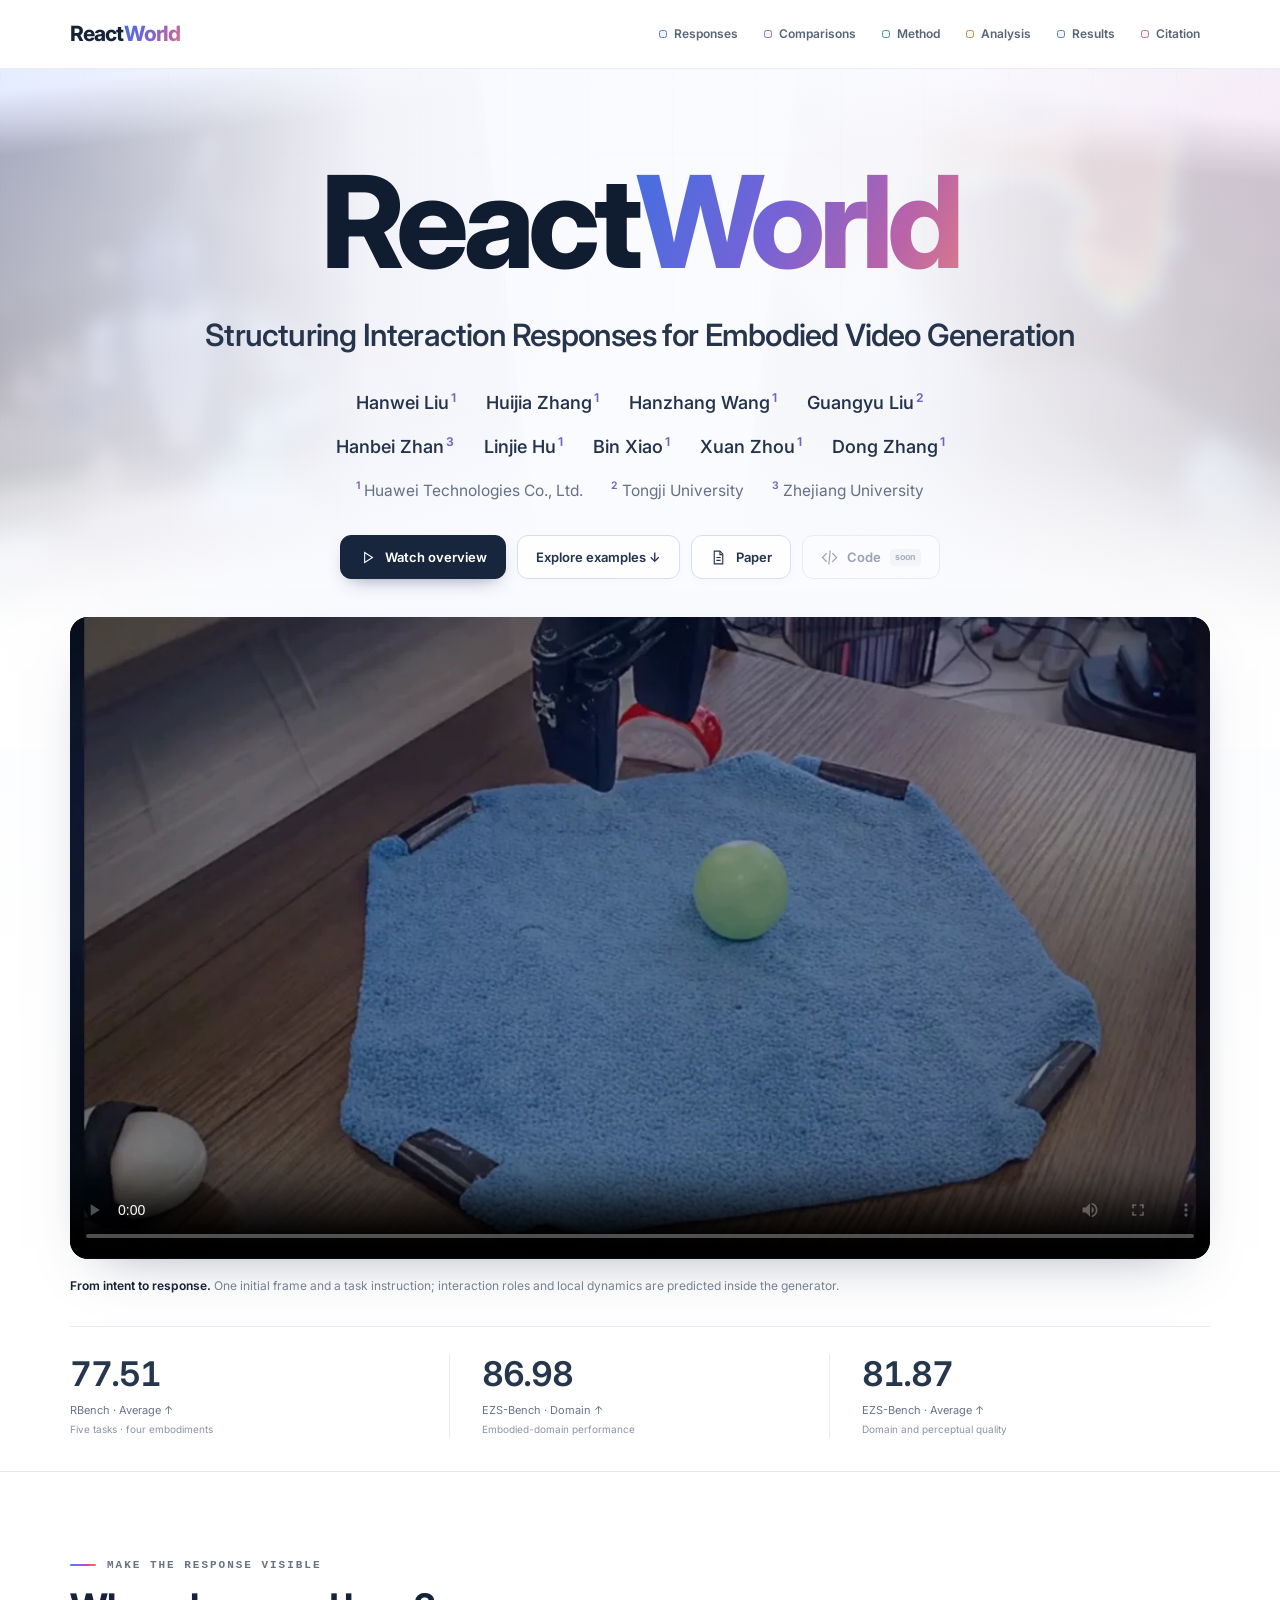
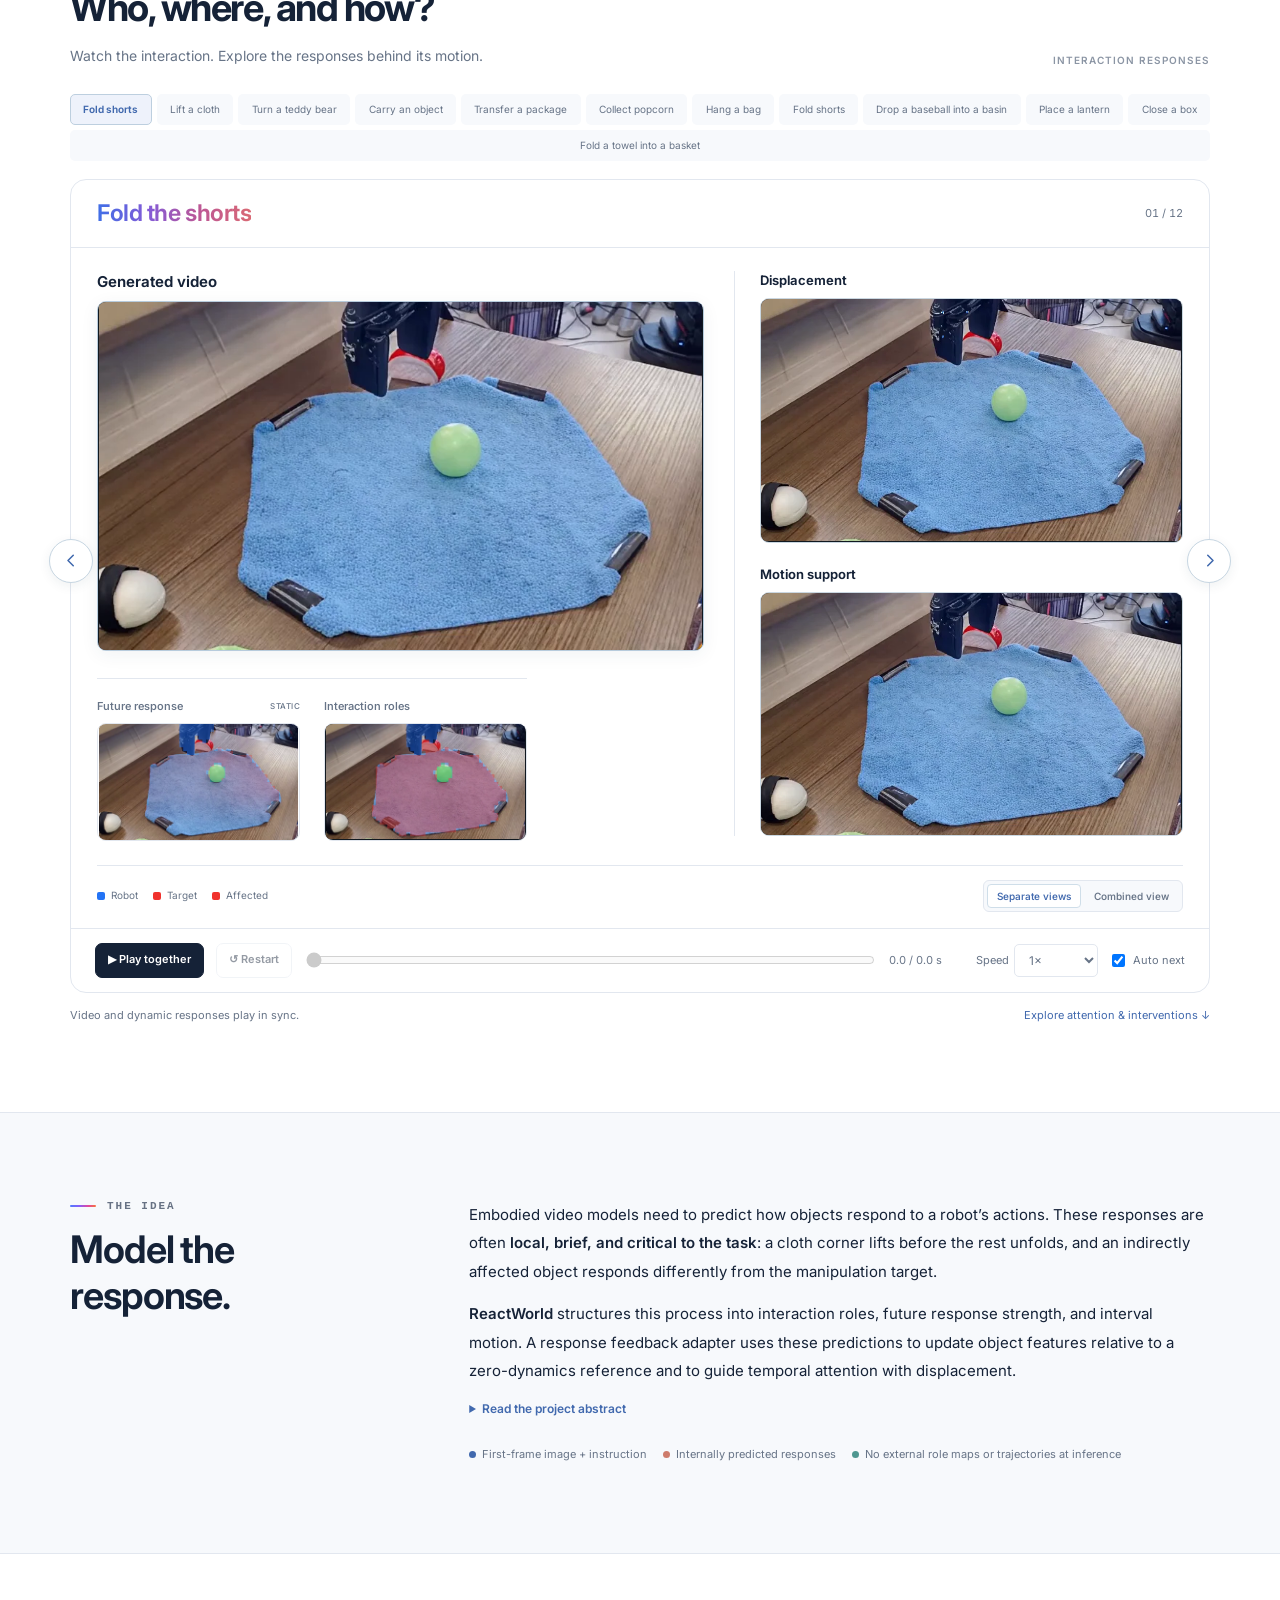
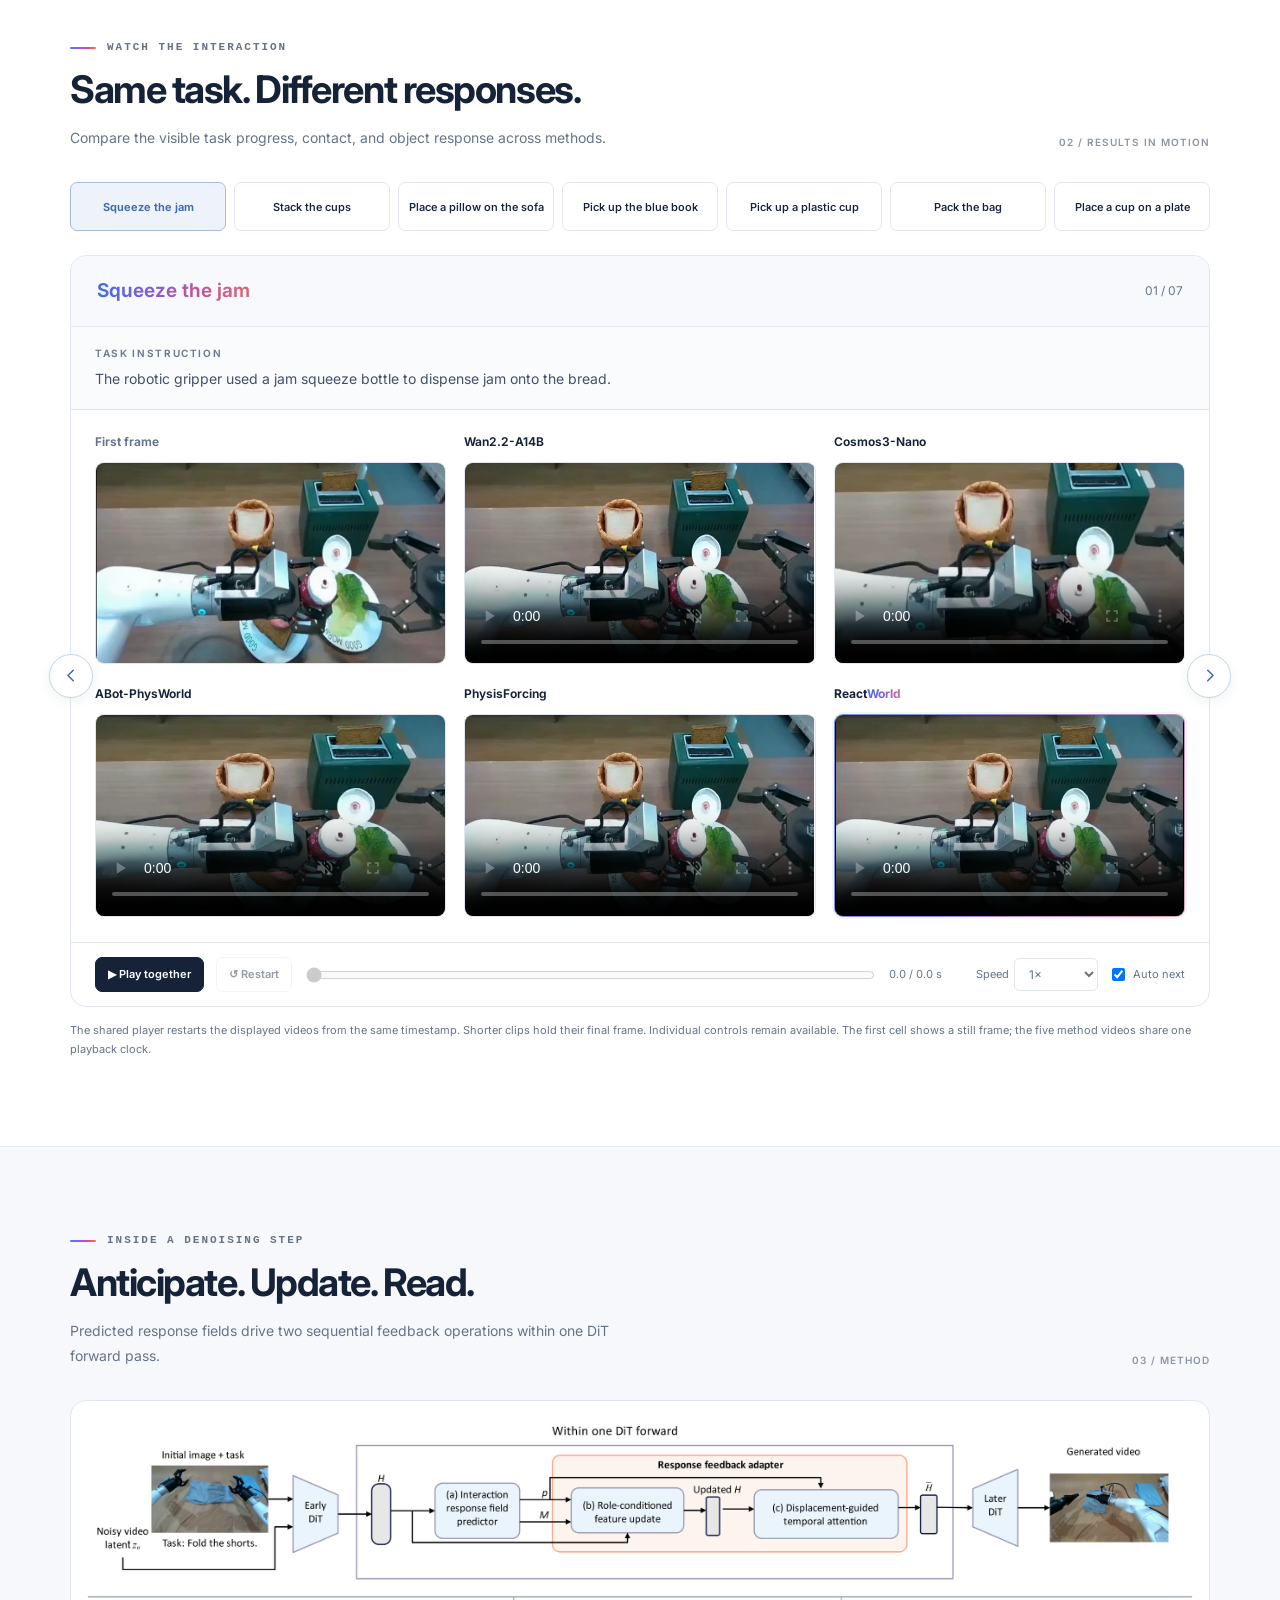
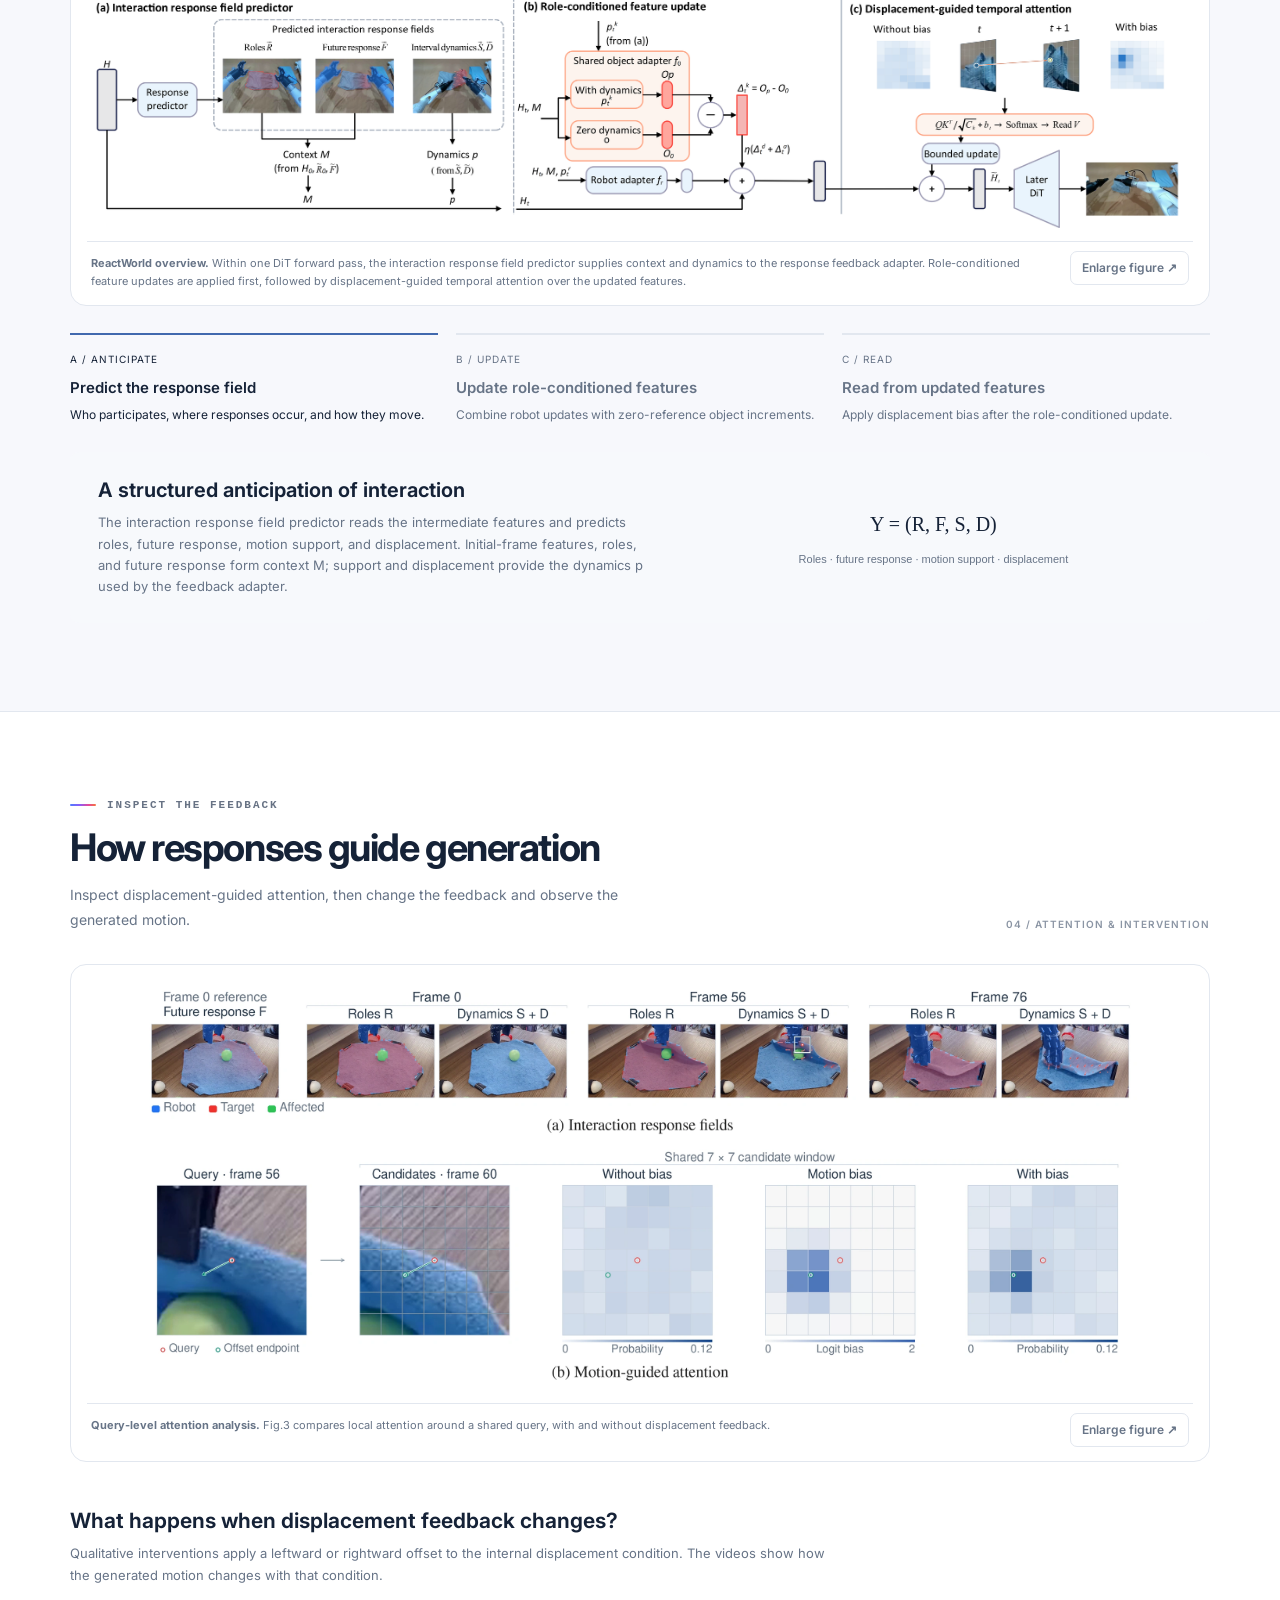
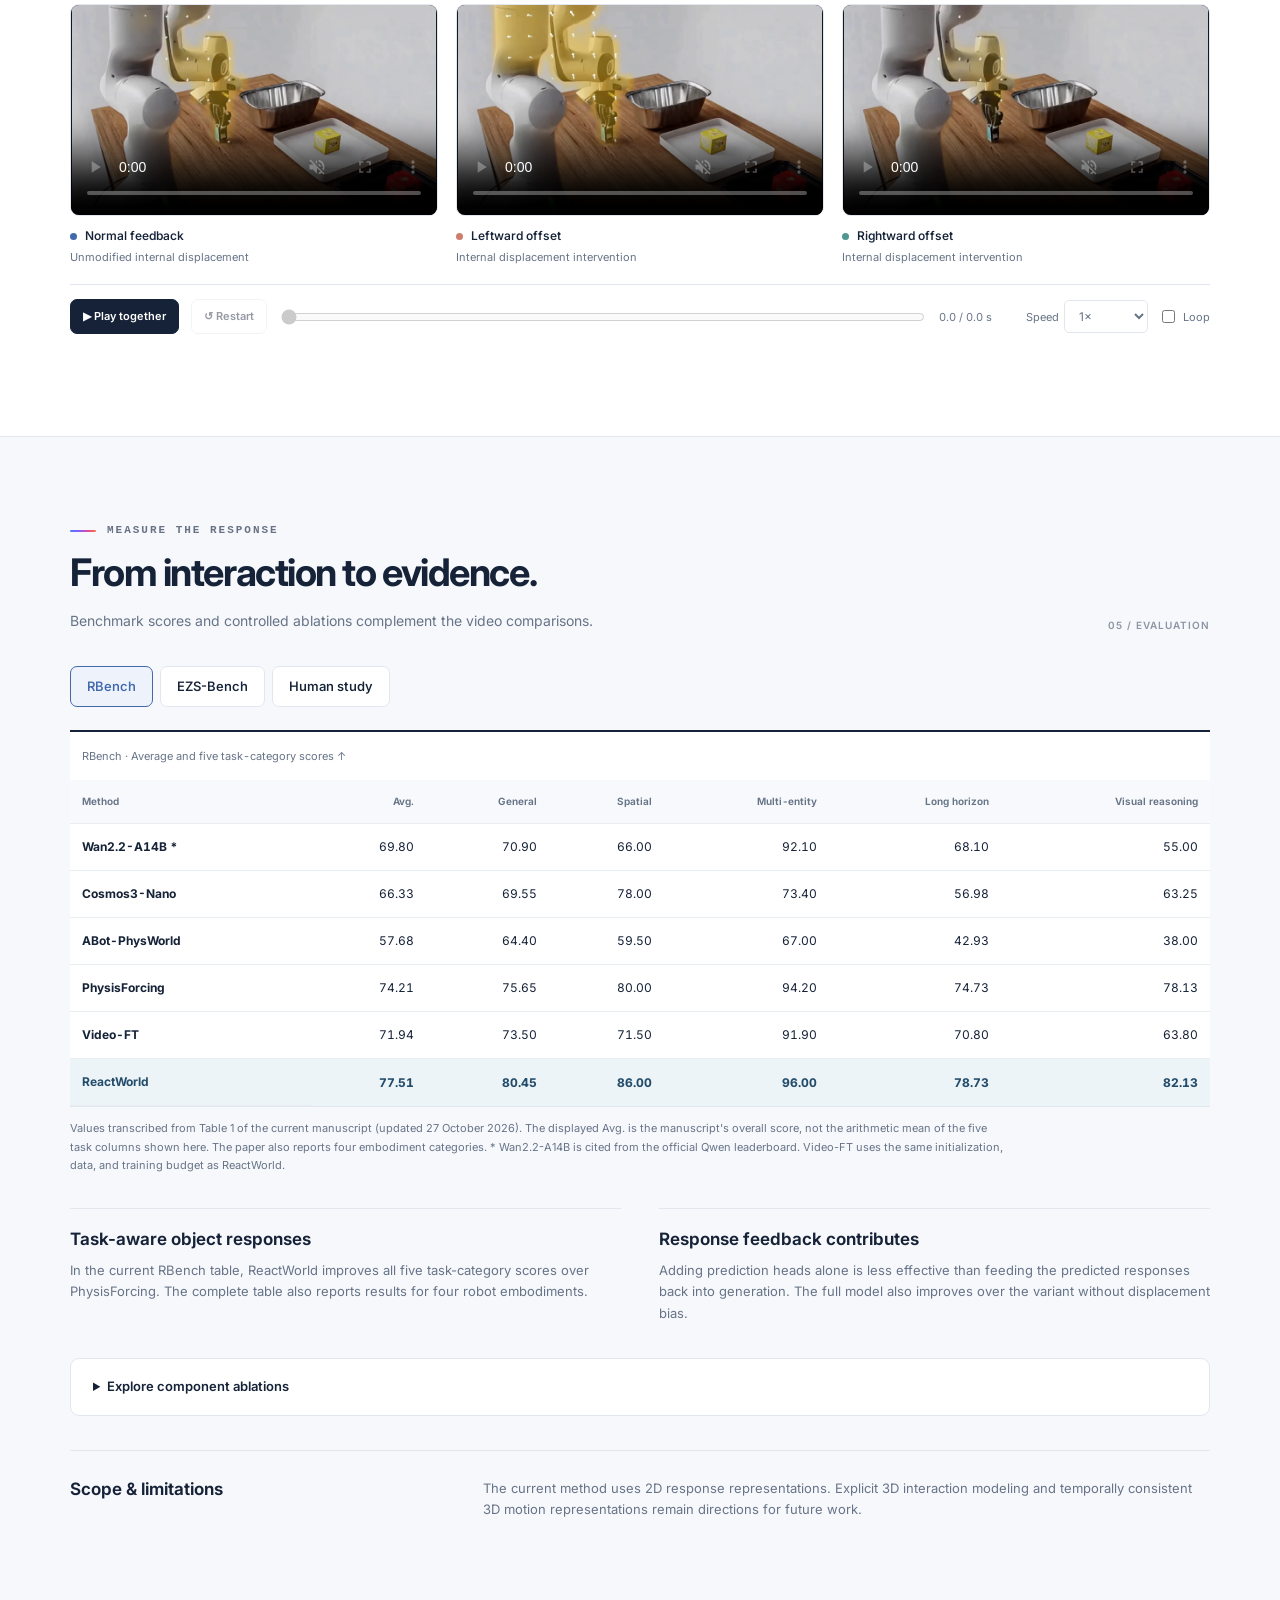
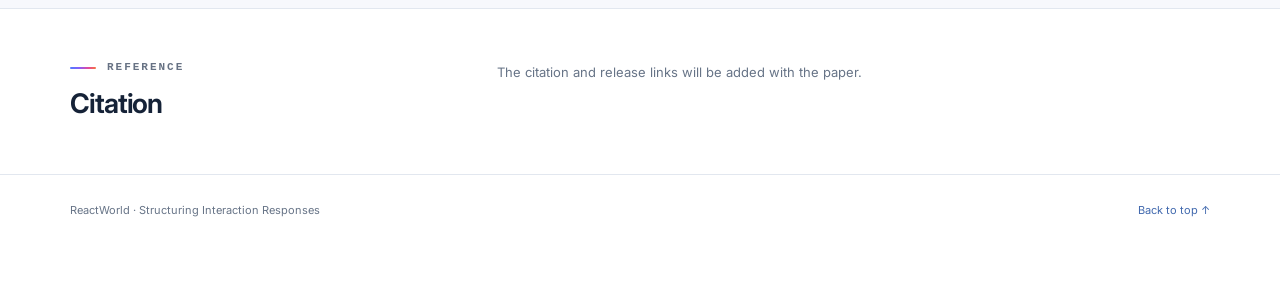
==== index.html @ 399d3bd9 "Add original-image fallbacks and refresh repaired preview URLs" ====
<!DOCTYPE html>
<html lang="en">
<head>
  <meta charset="UTF-8">
  <meta name="viewport" content="width=device-width, initial-scale=1">
  <meta name="description" content="ReactWorld: Structuring Interaction Responses for Embodied Video Generation. Project overview, video comparisons, method and experimental results.">
  <meta name="theme-color" content="#f8fafc">
  <meta name="reactworld-build" content="2026-11-03-media-performance-v2">
  <title>ReactWorld — Structuring Interaction Responses for Embodied Video Generation</title>
  <link rel="icon" type="image/svg+xml" sizes="any" href="data:image/svg+xml,%3Csvg%20xmlns%3D%27http%3A%2F%2Fwww.w3.org%2F2000%2Fsvg%27%20viewBox%3D%270%200%2064%2064%27%3E%3Cdefs%3E%3ClinearGradient%20id%3D%27g%27%20x1%3D%270%27%20y1%3D%270%27%20x2%3D%271%27%20y2%3D%271%27%3E%3Cstop%20offset%3D%270%27%20stop-color%3D%27%234d7cff%27%2F%3E%3Cstop%20offset%3D%27.45%27%20stop-color%3D%27%238b5cf6%27%2F%3E%3Cstop%20offset%3D%27.7%27%20stop-color%3D%27%23e3489b%27%2F%3E%3Cstop%20offset%3D%271%27%20stop-color%3D%27%23f6763a%27%2F%3E%3C%2FlinearGradient%3E%3C%2Fdefs%3E%3Crect%20width%3D%2764%27%20height%3D%2764%27%20rx%3D%2715%27%20fill%3D%27%230c1524%27%2F%3E%3Cpath%20d%3D%27M19%2048V16h14c8%200%2012%204%2012%2011s-4%2011-12%2011H19M32%2038l14%2010%27%20fill%3D%27none%27%20stroke%3D%27url%28%23g%29%27%20stroke-width%3D%278.5%27%20stroke-linecap%3D%27round%27%20stroke-linejoin%3D%27round%27%2F%3E%3C%2Fsvg%3E">
  <style>
    :root{--ink:#223344;--muted:#667787;--blue:#3b709a;--blue-soft:#edf3f8;--coral:#ce7c6c;--teal:#4f9790;--line:#dfe6ec;--paper:#fff;--wash:#f7f9fb;--radius:14px;--max:1140px}
    *{box-sizing:border-box}html{scroll-behavior:smooth;scroll-padding-top:90px}body{margin:0;background:var(--paper);color:var(--ink);font-family:Inter,"Segoe UI",Arial,"PingFang SC","Microsoft YaHei",sans-serif;font-size:16px;line-height:1.65;-webkit-font-smoothing:antialiased}button,input,select,textarea{font:inherit}button,a,input,select,summary,textarea{-webkit-tap-highlight-color:transparent}button,a{touch-action:manipulation}button{cursor:pointer}button:disabled{cursor:default;opacity:.45}a{color:var(--blue);text-decoration:none}a:hover{text-decoration:underline}button:focus-visible,a:focus-visible,input:focus-visible,select:focus-visible,summary:focus-visible,textarea:focus-visible{outline:3px solid #69a4d7;outline-offset:4px}button,input,select,textarea{color:inherit}img,video{display:block;max-width:100%}button svg,a svg{width:17px;height:17px;flex-shrink:0}h1,h2,h3,p,figure{margin:0}h2{font-size:clamp(27px,3.3vw,38px);letter-spacing:-1.1px;line-height:1.23;font-weight:650}h3{font-size:20px;line-height:1.35;font-weight:650}p+p{margin-top:14px}[hidden]{display:none!important}.wrap{width:min(var(--max),calc(100% - 64px));margin-inline:auto}.section{padding:84px 0;border-top:1px solid var(--line)}.section-head{display:flex;align-items:flex-end;justify-content:space-between;gap:32px;margin-bottom:30px}.section-head p{color:var(--muted);max-width:550px;margin-top:13px}.eyebrow{text-transform:uppercase;color:var(--blue);font-size:11px;letter-spacing:2px;font-weight:750;display:block;margin-bottom:12px}.section-no{color:#98a6b2;font-size:12px;font-weight:600;letter-spacing:1px;white-space:nowrap}.quiet{color:var(--muted)}.small{font-size:13px}.mono{font-family:ui-monospace,SFMono-Regular,Consolas,monospace}.btn{display:inline-flex;align-items:center;justify-content:center;gap:9px;min-height:41px;border:1px solid var(--line);background:white;border-radius:7px;padding:8px 16px;font-size:13px;font-weight:600;line-height:1.4;text-decoration:none!important;transition:background .15s,border-color .15s}.btn:hover{background:var(--wash);border-color:#afc1cf}.btn.primary{background:var(--ink);border-color:var(--ink);color:#fff}.btn.primary:hover{background:#365168}.btn.subtle{border-color:transparent;background:transparent}.btn.small{min-height:34px;padding:6px 11px;font-size:12px}.chip{border:1px solid var(--line);background:#fff;border-radius:7px;padding:9px 16px;font-size:13px;font-weight:550;white-space:nowrap}.chip.active,.chip[aria-selected=true],.chip[aria-pressed=true]{border-color:var(--blue);background:var(--blue-soft);color:var(--blue)}.dot{display:inline-block;width:7px;height:7px;border-radius:50%;background:var(--blue)}.dot.coral{background:var(--coral)}.dot.teal{background:var(--teal)}
    .skip{position:absolute;top:-80px;left:16px;padding:8px 16px;background:white;z-index:100}.skip:focus{top:10px}.site-nav{height:68px;border-bottom:1px solid var(--line);position:sticky;top:0;background:rgba(255,255,255,.96);z-index:20}.nav-inner{height:100%;display:flex;align-items:center;gap:35px;justify-content:space-between}.wordmark{font-weight:750;font-size:19px;letter-spacing:-.6px;color:var(--ink);display:flex;align-items:center;gap:10px;text-decoration:none!important}.mark{display:flex;gap:3px;align-items:center}.mark i{display:block;width:4px;height:17px;background:var(--blue);transform:skew(-20deg)}.mark i:nth-child(2){background:var(--coral);height:12px}.mark i:nth-child(3){background:var(--teal);height:8px}.nav-links{display:flex;gap:26px;align-items:center}.nav-links a{color:var(--muted);font-size:12px;font-weight:550}.nav-local{font-size:11px;color:var(--muted);border:1px solid var(--line);padding:3px 9px;border-radius:5px}
    .hero{text-align:center;padding:73px 0 0;background:linear-gradient(180deg,#f7fafd 0%,white 63%)}.hero .eyebrow{font-size:10px;letter-spacing:2.2px;margin-bottom:18px}.hero h1{font-size:clamp(55px,8.5vw,88px);line-height:1.04;letter-spacing:-4.3px;font-weight:750;color:var(--blue)}.paper-title{font-size:clamp(22px,3.2vw,35px);font-weight:560;line-height:1.25;letter-spacing:-.95px;margin-top:19px}.byline{margin-top:24px;font-size:15px}.affiliations{font-size:13px;margin-top:5px;color:var(--muted)}.venue{font-size:12px;font-weight:650;color:var(--coral);margin-top:8px}.resource-links{display:flex;justify-content:center;gap:10px;flex-wrap:wrap;margin-top:25px}.hero-summary{max-width:730px;margin:24px auto 34px;font-size:16px;color:var(--muted);line-height:1.7}.hero-summary strong{font-weight:600;color:var(--ink)}.hero-media{border:1px solid var(--line);border-radius:var(--radius);overflow:hidden;background:#f3f6f9;text-align:left}.media-topline{display:flex;justify-content:space-between;align-items:center;gap:18px;padding:13px 20px;background:white;border-bottom:1px solid var(--line);font-size:11px;font-weight:600;color:var(--muted)}.media-topline span:first-child{color:var(--ink)}.hero-media .media{aspect-ratio:2.5;border:0;border-radius:0}.hero-media .placeholder{background:linear-gradient(135deg,#f0f5fa,#f7fafc 55%,#eef6f4)}.hero-media .placeholder-title{font-size:23px;font-weight:550;letter-spacing:-.5px}.hero-media .placeholder-copy{max-width:430px;font-size:13px}.play-disc{width:55px;height:55px;border:1px solid #bbccda;border-radius:50%;display:grid;place-items:center;color:var(--blue);margin-bottom:14px}.play-disc svg{width:21px;height:21px;margin-left:3px}.hero-caption{text-align:left;font-size:12px;color:var(--muted);margin:13px 0 30px}.stats{display:grid;grid-template-columns:repeat(3,1fr);padding:28px 0 34px;border-top:1px solid var(--line);text-align:left}.stat{padding:0 32px;border-right:1px solid var(--line)}.stat:first-child{padding-left:0}.stat:last-child{border:0}.stat-value{font-size:36px;font-weight:600;line-height:1.2;letter-spacing:-1.5px;font-variant-numeric:tabular-nums}.stat-label{font-size:12px;color:var(--muted);margin-top:6px}.stat-note{font-size:11px;color:var(--muted);margin-top:2px}
    .showcase{padding:28px 0 68px}.mini-head{display:flex;align-items:center;justify-content:space-between;margin-bottom:15px;font-size:12px;font-weight:600}.mini-head a{font-size:11px}.gallery-grid{display:grid;grid-template-columns:repeat(3,minmax(0,1fr));gap:18px}.media{position:relative;overflow:hidden;border:1px solid var(--line);border-radius:9px;background:var(--wash);aspect-ratio:832/480;min-width:0}.media video,.media img{height:100%;width:100%;object-fit:contain;position:absolute;inset:0;background:#111920}.media img{background:white}.media:not(.ready) video,.media:not(.ready) img{opacity:0;pointer-events:none}.media.ready .placeholder{display:none}.placeholder{position:absolute;inset:0;display:flex;flex-direction:column;justify-content:center;align-items:center;text-align:center;padding:20px;background:#f3f6f9;color:#6c8192}.placeholder-title{font-size:14px;font-weight:550}.placeholder-copy{font-size:11px;color:#899aa7;margin-top:6px;max-width:300px}.placeholder-glyph{color:#94aebf;font-size:26px;font-weight:300;line-height:1;margin-bottom:12px}.media.drag-over{outline:3px solid var(--blue);outline-offset:3px}.media-edit{display:none;position:absolute;right:8px;top:8px;z-index:3;border:1px solid #bbcad6;border-radius:5px;background:rgba(255,255,255,.95);padding:5px 9px;font-size:11px}.edit-visible .media-edit{display:block}.media figcaption{position:absolute}.gallery-caption{margin-top:10px;font-size:12px;font-weight:550;display:flex;gap:8px;align-items:center}.gallery-note{font-size:11px;margin-top:2px;color:var(--muted)}
    .abstract-band{background:var(--wash)}.abstract-layout{display:grid;grid-template-columns:1fr 2.25fr;gap:70px}.abstract-text{font-size:15px;line-height:1.9}.abstract-text strong{font-weight:600}.abstract-text details{margin-top:12px;font-size:14px}.abstract-text summary{cursor:pointer;color:var(--blue);font-size:12px;font-weight:600}.abstract-text details p{margin-top:12px;color:var(--muted)}.input-note{display:flex;gap:16px;flex-wrap:wrap;font-size:11px;margin-top:24px;color:var(--muted)}.input-note span{display:flex;align-items:center;gap:6px}
    .case-tabs{display:flex;gap:9px;flex-wrap:wrap;margin-bottom:24px}.comparison-shell{border:1px solid var(--line);border-radius:var(--radius);overflow:hidden}.case-intro{padding:22px 26px;background:var(--wash);border-bottom:1px solid var(--line);display:flex;gap:20px;justify-content:space-between;align-items:center}.case-intro h3{font-size:19px}.case-intro p{font-size:12px;color:var(--muted);margin-top:6px}.case-counter{font-size:12px;color:var(--muted);white-space:nowrap}.compare-options{padding:16px 24px 0;display:flex;align-items:center;justify-content:space-between;gap:15px;flex-wrap:wrap}.select-label{display:flex;align-items:center;gap:9px;font-size:11px;color:var(--muted)}select{border:1px solid var(--line);padding:7px 26px 7px 10px;background:white;border-radius:5px;font-size:12px}.compare-grid{display:grid;grid-template-columns:repeat(3,minmax(0,1fr));gap:15px;padding:20px 24px}.method-label{display:flex;align-items:center;gap:7px;font-size:12px;font-weight:600;margin-bottom:9px}.compare-col.ours-col .media{border-color:#8dacbf;box-shadow:0 0 0 2px #eef4f8}.compare-col .placeholder-title{font-size:12px}.compare-col .placeholder-copy{font-size:10px}.sync-bar{padding:14px 24px;border-top:1px solid var(--line);display:flex;align-items:center;gap:12px;flex-wrap:wrap}.sync-bar .btn{padding:7px 12px;min-height:35px;font-size:11px}.sync-spacer{flex:1}.sync-time{font-variant-numeric:tabular-nums;font-size:11px;color:var(--muted);min-width:75px}.sync-range{flex:1;min-width:100px;accent-color:var(--blue);height:18px}.sync-tools{display:flex;align-items:center;gap:10px;font-size:11px;color:var(--muted)}.sync-tools label{display:flex;gap:5px;align-items:center}.compare-footnote{font-size:11px;color:var(--muted);margin-top:14px;line-height:1.7}
    .method-intro{max-width:750px;font-size:15px;color:var(--muted);margin-bottom:27px}.figure-shell{padding:19px 16px 14px;border:1px solid var(--line);border-radius:var(--radius);background:white}.figure-shell .media{border:0;border-radius:0;aspect-ratio:4800/2390;background:white}.figure-shell .media img{object-fit:contain}.figure-footer{margin-top:13px;padding:12px 4px 0;border-top:1px solid var(--line);display:flex;justify-content:space-between;gap:30px;align-items:flex-start;font-size:11px;color:var(--muted)}.figure-footer .btn{flex-shrink:0;margin-top:-3px}.step-tabs{display:grid;grid-template-columns:repeat(3,1fr);margin-top:27px;gap:18px}.step-button{text-align:left;background:transparent;border:0;border-top:2px solid var(--line);padding:17px 0 4px;color:var(--muted);line-height:1.5}.step-button.active{border-color:var(--blue);color:var(--ink)}.step-button:nth-child(2).active{border-color:var(--coral)}.step-button:nth-child(3).active{border-color:var(--teal)}.step-index{font-size:10px;letter-spacing:1px;display:block;margin-bottom:8px}.step-button strong{font-weight:600;font-size:15px}.step-button span:last-child{display:block;font-size:12px;margin-top:7px}.step-detail{display:grid;grid-template-columns:1.1fr 1fr;gap:40px;margin-top:24px;padding:25px 28px;background:var(--wash);border-radius:9px;min-height:152px}.step-detail p{font-size:13px;color:var(--muted);margin-top:8px}.formula{align-self:center;text-align:center;font-family:Georgia,"Times New Roman",serif;font-size:20px;line-height:1.7}.formula small{font-family:Inter,"Segoe UI",Arial,sans-serif;font-size:11px;display:block;color:var(--muted);margin-top:9px}
    .response-section{background:var(--wash)}.response-intro{display:grid;grid-template-columns:1fr 1fr;gap:50px;align-items:start;margin-bottom:30px}.response-intro p{font-size:14px;color:var(--muted)}.role-legend{display:flex;gap:16px;flex-wrap:wrap;font-size:11px;color:var(--muted);margin-top:17px}.role-legend span{display:flex;gap:6px;align-items:center}.role-legend i{width:8px;height:8px;display:block;border-radius:2px}.response-fields{display:grid;grid-template-columns:1fr 1fr;gap:15px 22px}.field{display:flex;align-items:flex-start;gap:11px}.field-symbol{display:grid;place-items:center;flex-shrink:0;width:29px;height:29px;background:white;border:1px solid var(--line);border-radius:6px;font-family:Georgia,serif;font-size:18px;color:var(--blue)}.field p{font-size:11px;line-height:1.55}.field strong{font-size:12px;font-weight:600;display:block;color:var(--ink);margin-bottom:2px}.response-figure .media{aspect-ratio:3600/1320}.response-figure .placeholder{background:white}.response-figure .placeholder-title{font-size:18px}.response-figure .placeholder-copy{max-width:570px;font-size:12px}.analysis-note{font-size:11px;color:var(--muted);margin-top:12px}.intervention-head{margin-top:45px;margin-bottom:18px}.intervention-head h3{font-size:21px}.intervention-head p{font-size:13px;color:var(--muted);max-width:760px;margin-top:8px}
    .results-tabs{display:flex;gap:7px;flex-wrap:wrap;margin:23px 0}.table-container{overflow-x:auto;border-top:2px solid var(--ink);border-bottom:1px solid var(--line);-webkit-overflow-scrolling:touch}table{width:100%;border-collapse:collapse;font-size:12px;line-height:1.5;font-variant-numeric:tabular-nums;white-space:nowrap}caption{text-align:left;padding:16px 12px;color:var(--muted);font-size:11px;white-space:normal}th,td{text-align:right;padding:14px 12px;border-bottom:1px solid #e8edf1}th:first-child,td:first-child{text-align:left}thead th{font-size:10px;color:var(--muted);font-weight:650;background:var(--wash)}tbody tr:last-child td{border-bottom:0}tbody tr.ours-row{background:#edf4f8;color:#244d6b;font-weight:650}td.best{font-weight:750;color:var(--ink)}tbody tr.ours-row td.best{color:#244d6b}.table-note{font-size:11px;color:var(--muted);margin-top:12px;max-width:940px}.results-bottom{margin-top:34px;display:grid;grid-template-columns:1fr 1fr;gap:38px}.finding{border-top:1px solid var(--line);padding-top:19px}.finding h3{font-size:17px}.finding p{font-size:13px;color:var(--muted);margin-top:9px}.analysis-details{margin-top:34px;border:1px solid var(--line);border-radius:9px;padding:0 22px}.analysis-details summary{cursor:pointer;font-size:13px;font-weight:600;padding:17px 0}.analysis-details .detail-content{padding:0 0 24px}.analysis-details .detail-content>p{font-size:13px;color:var(--muted);margin-bottom:17px}.ablation-grid{margin-top:20px;display:grid;grid-template-columns:repeat(3,1fr);gap:15px}.limits{border-top:1px solid var(--line);margin-top:34px;padding-top:27px;display:grid;grid-template-columns:1fr 2fr;gap:50px}.limits h3{font-size:17px}.limits p{font-size:13px;color:var(--muted)}.citation-section{background:var(--wash);padding:53px 0}.citation-grid{display:grid;grid-template-columns:1fr 2fr;gap:70px}.citation-grid h2{font-size:27px}.citation-grid p{font-size:13px;color:var(--muted)}.citation-block{position:relative;min-width:0}.citation-block pre{margin:0;white-space:pre-wrap;font-size:11px;line-height:1.7;background:white;border:1px solid var(--line);border-radius:8px;padding:23px;overflow-wrap:anywhere}.citation-block .btn{position:absolute;right:9px;top:9px}.footer{padding:26px 0 76px;border-top:1px solid var(--line)}.footer-inner{display:flex;justify-content:space-between;gap:25px;font-size:11px;color:var(--muted)}
    .local-tools{position:fixed;right:22px;bottom:20px;display:flex;gap:7px;z-index:30}.local-tools .btn{box-shadow:0 5px 20px #233b4c14;min-height:39px}.local-label{background:white}.editor-hint{display:none}.edit-visible .editor-hint{display:block}.edit-banner{background:#edf4f8;border-bottom:1px solid #d0dfe9;color:#416681;text-align:center;font-size:11px;padding:8px 20px;position:relative}.toast{position:fixed;bottom:75px;left:50%;transform:translateX(-50%);z-index:70;background:var(--ink);color:white;font-size:12px;padding:11px 20px;border-radius:8px;max-width:min(600px,calc(100vw - 30px));box-shadow:0 3px 16px #0002}.modal{border:1px solid var(--line);border-radius:14px;padding:0;max-width:min(920px,calc(100vw - 32px));width:920px;max-height:88vh;box-shadow:0 20px 90px #152b4133;color:var(--ink)}.modal::backdrop{background:#162a3e80}.modal-head{padding:22px 28px;border-bottom:1px solid var(--line);display:flex;justify-content:space-between;gap:20px;align-items:center;position:sticky;top:0;background:white;z-index:3}.modal-head h2{font-size:22px;letter-spacing:-.5px}.modal-body{padding:24px 28px}.modal p{font-size:13px}.modal .close{font-size:23px;line-height:1;padding:2px 7px;background:transparent;border:0;color:var(--muted)}.local-actions{display:flex;gap:10px;flex-wrap:wrap;margin:18px 0 12px}.media-status{background:var(--wash);padding:11px 14px;border-radius:6px;font-size:12px;color:var(--muted);margin-bottom:18px}.media-search{width:100%;border:1px solid var(--line);border-radius:6px;font-size:12px;padding:9px 12px;margin:16px 0 8px}.slot-list{max-height:310px;overflow:auto;border:1px solid var(--line);border-radius:8px}.slot-row{display:grid;grid-template-columns:1fr auto;gap:9px;align-items:center;padding:11px 13px;border-bottom:1px solid var(--line)}.slot-row:last-child{border:0}.slot-title{font-size:12px;font-weight:550}.slot-path{font-size:10px;color:var(--muted);overflow-wrap:anywhere;line-height:1.5;margin-top:3px}.slot-loaded{color:var(--teal);font-size:10px;margin-left:7px}.editor-divider{border:0;border-top:1px solid var(--line);margin:27px 0}.metadata-grid{display:grid;grid-template-columns:1fr 1fr;gap:14px;margin-top:17px}.metadata-grid label{display:block;font-size:11px;color:var(--muted)}.metadata-grid input,.metadata-grid textarea{display:block;width:100%;border:1px solid var(--line);padding:9px 11px;border-radius:5px;margin-top:5px;font-size:12px;background:#fff}.metadata-grid .full{grid-column:1/-1}.metadata-grid textarea{min-height:85px;resize:vertical}.lightbox{width:min(1500px,96vw);max-width:96vw;max-height:95vh;background:white}.lightbox .modal-body{padding:10px;max-height:80vh;overflow:auto}.lightbox img{width:100%;height:auto;display:block}.lightbox .modal-head{padding:12px 20px}.lightbox .modal-head h2{font-size:16px}.invisible-input{position:fixed;top:-100px;left:-100px;width:1px;height:1px;opacity:0}
    @media(min-width:1600px){:root{--max:1200px}}@media(max-width:900px){.nav-links{gap:17px}.nav-local{display:none}.abstract-layout{gap:35px;grid-template-columns:1fr 2fr}.hero{padding-top:57px}.hero h1{letter-spacing:-3px}.compare-grid{gap:11px;padding:18px}.compare-options{padding-inline:18px}.compare-col .placeholder-copy{display:none}.response-intro{gap:30px}.formula{font-size:18px}}@media(max-width:680px){.wrap{width:calc(100% - 36px)}.site-nav{height:60px}.nav-inner{gap:20px}.wordmark{font-size:17px}.nav-links{gap:16px;overflow-x:auto;scrollbar-width:none;white-space:nowrap}.nav-links a{font-size:10px}.nav-links a:nth-child(3),.nav-links a:nth-child(4){display:none}.section{padding:52px 0}.section-head{margin-bottom:22px;gap:16px}.section-head p{font-size:13px}.section-no{font-size:10px}.hero{padding-top:44px}.hero .eyebrow{font-size:9px;letter-spacing:1.4px}.hero h1{font-size:57px;letter-spacing:-2.8px}.paper-title{font-size:23px;letter-spacing:-.5px;margin-top:16px}.hero-summary{font-size:14px;margin-top:22px;margin-bottom:25px}.hero-media .media{aspect-ratio:1.75}.hero-media .placeholder-title{font-size:18px}.hero-media .placeholder-copy{font-size:11px}.media-topline{padding:11px 13px;font-size:9px}.media-topline span:last-child{display:none}.hero-caption{font-size:10px;line-height:1.65;margin-bottom:23px}.stats{padding:23px 0;gap:15px}.stat{padding:0 9px 0 0}.stat-value{font-size:27px;letter-spacing:-.8px}.stat-label{font-size:10px}.stat-note{font-size:9px}.showcase{padding:20px 0 40px}.gallery-grid{gap:11px;grid-template-columns:1fr}.showcase .gallery-grid{grid-template-columns:repeat(3,minmax(0,1fr));gap:9px}.showcase .placeholder{padding:8px}.showcase .placeholder-title{font-size:10px}.showcase .placeholder-copy,.showcase .placeholder-glyph{display:none}.showcase .gallery-caption{font-size:10px;gap:5px}.showcase .gallery-note{display:none}.abstract-layout,.response-intro,.citation-grid,.step-detail,.limits{grid-template-columns:1fr;gap:22px}.abstract-text{font-size:14px}.input-note{margin-top:17px;font-size:10px;gap:10px}.case-tabs{gap:7px}.chip{font-size:11px;padding:8px 11px}.case-intro{padding:17px}.case-intro h3{font-size:17px}.case-intro p{font-size:11px}.case-counter{font-size:10px}.compare-options{padding:12px 14px 0}.select-label{font-size:10px}.select-label select{font-size:11px;max-width:170px}.compare-grid{grid-template-columns:1fr;padding:16px;gap:20px}.compare-col .placeholder-copy{display:block}.method-label{font-size:11px;margin-bottom:7px}.sync-bar{padding:12px 15px;gap:8px}.sync-bar .btn{padding:6px 8px;font-size:10px}.sync-tools{font-size:10px}.sync-time{min-width:67px}.sync-range{order:5;flex-basis:100%}.sync-spacer{display:none}.step-tabs{gap:13px;margin-top:20px}.step-button{padding-top:12px}.step-index{font-size:9px}.step-button strong{font-size:12px}.step-button span:last-child{font-size:10px}.step-detail{padding:20px;min-height:0;gap:20px}.step-detail h3{font-size:17px}.step-detail p{font-size:12px}.formula{text-align:left;font-size:17px}.figure-shell{padding:10px 7px}.figure-footer{gap:10px;font-size:10px}.figure-footer .btn{font-size:9px;padding:5px 7px;min-height:29px}.response-figure .media{aspect-ratio:1.9}.response-figure .placeholder-title{font-size:15px}.response-figure .placeholder-copy{font-size:10px}.response-fields{gap:17px}.response-intro p{font-size:13px}.response-fields p{font-size:11px}.intervention-head{margin-top:32px}.intervention-head h3{font-size:19px}.results-bottom{grid-template-columns:1fr;gap:23px}.ablation-grid{grid-template-columns:1fr}.table-container table{font-size:11px}th,td{padding:11px 10px}.local-tools{right:12px;bottom:12px}.local-tools .btn{font-size:11px;min-height:36px;padding:7px 11px}.metadata-grid{grid-template-columns:1fr}.metadata-grid .full{grid-column:auto}.modal-head{padding:18px}.modal-body{padding:18px}.modal-head h2{font-size:19px}.footer-inner{font-size:10px}.citation-grid h2{font-size:24px}.analysis-details{padding:0 16px}.analysis-details summary{font-size:12px}.slot-row{padding:10px}.slot-title{font-size:11px}.slot-path{font-size:9px}.slot-row .btn{font-size:10px;padding:6px 8px}}
    @media(prefers-reduced-motion:reduce){html{scroll-behavior:auto}*{transition:none!important}}
    @media print{.site-nav,.local-tools,.editor-hint,.media-edit,.sync-bar,.case-tabs,.compare-options,.results-tabs{display:none!important}.section{break-inside:avoid;padding:25px 0}.wrap{width:96%}.hero{padding-top:10px}.hero h1{font-size:44px}body{font-size:11px}.media{break-inside:avoid}.footer{padding-bottom:20px}}
    .comparison-shell{overflow:visible}.comparison-shell>.case-intro{border-radius:var(--radius) var(--radius) 0 0}.comparison-shell>.sync-bar{border-radius:0 0 var(--radius) var(--radius)}.comparison-stage{position:relative}.comparison-stage .compare-arrow{top:50%}.compare-arrow:focus-visible{outline:2px solid var(--blue);outline-offset:3px}.comparison-input{display:grid;grid-template-columns:240px minmax(0,1fr);gap:26px;align-items:center;padding:22px 24px;border-bottom:1px solid var(--line)}.comparison-input figure{min-width:0}.comparison-input figcaption{font-size:11px;font-weight:650;margin-bottom:8px;color:var(--blue)}.comparison-input .media{aspect-ratio:16/9}.comparison-input .media img{object-fit:contain;background:transparent}.comparison-prompt .eyebrow{font-size:10px;margin-bottom:8px}.comparison-prompt p{font-size:14px;line-height:1.7;color:var(--ink)}#compare-grid .media{aspect-ratio:var(--compare-aspect,832/480)}#compare-grid .media video{object-fit:cover;background:transparent}
    @media(max-width:680px){.comparison-input{grid-template-columns:1fr;gap:16px;padding:17px}.comparison-input figure{max-width:300px}.comparison-prompt p{font-size:12px}.case-intro{gap:12px}.case-intro h3{font-size:16px}}
        #fig2-mount .media{aspect-ratio:1983/793}
    .response-showcase{background:#fff;padding-top:58px;padding-bottom:62px}
    .response-showcase .section-head{margin-bottom:24px}
    .response-showcase .section-head p{max-width:650px}
    .response-case-choices{display:flex;flex-wrap:wrap;gap:5px;overflow:visible;padding:2px 0 14px;margin-bottom:4px}
    .response-case-choices button{flex:1 1 auto;min-width:0;max-width:100%;display:flex;align-items:center;justify-content:center;white-space:normal;overflow-wrap:anywhere;border:1px solid transparent;border-radius:5px;background:var(--wash);color:var(--muted);padding:8px 7px;font-size:10px;line-height:1.3}
    
    .response-case-choices button:hover{color:var(--blue);background:var(--blue-soft)}
    .response-case-choices button[aria-pressed=true]{color:var(--blue);background:var(--blue-soft);border-color:#bdcfdf;font-weight:650}
    .response-demo{border:1px solid var(--line);border-radius:var(--radius);background:#fff}
    .response-demo-head{padding:18px 26px;border-bottom:1px solid var(--line);display:flex;align-items:center;justify-content:space-between;gap:20px}
    .response-demo-head h3{font-size:23px;letter-spacing:-.45px}#response-case-title,#case-title{display:inline-block;max-width:100%;background:linear-gradient(90deg,#3f6fe7 0%,#835bd7 33.333%,#bd5795 66.667%,#d96974 100%);background-clip:text;-webkit-background-clip:text;color:transparent;-webkit-text-fill-color:transparent}
    .response-demo-head .case-counter{font-size:11px;font-variant-numeric:tabular-nums}
    .response-instruction{margin-top:6px;max-width:760px}
    .response-instruction summary{font-size:10px;color:var(--muted);cursor:pointer}
    .response-instruction p{font-size:12px;line-height:1.75;margin-top:8px;color:var(--muted)}
    .response-stage{position:relative}
    .response-case-arrow{position:absolute;top:46%;transform:translateY(-50%);display:grid;place-items:center;width:44px;height:44px;padding:0;border:1px solid #c7d6e2;border-radius:50%;background:#fff;color:var(--blue);box-shadow:0 3px 12px #233b4c12;z-index:5;transition:background .15s,border-color .15s}
    .response-case-arrow:hover{background:var(--blue-soft);border-color:var(--blue)}
    .response-case-arrow svg{width:21px;height:21px}
    .response-case-prev{left:-22px}.response-case-next{right:-22px}
    .response-sync{border-radius:0 0 var(--radius) var(--radius)}
    .response-media{padding:23px 26px 16px}
    .response-board{display:grid;grid-template-columns:minmax(0,1.35fr) minmax(0,1fr);gap:30px;align-items:start;animation:response-reveal .22s ease-out}
    .response-main,.response-channel{min-width:0}
    .response-channel-header{display:flex;align-items:center;justify-content:space-between;gap:8px;margin-bottom:9px}
    .response-channel-header h4{font-size:13px;font-weight:650;line-height:1.4;margin:0}
    .response-badge{font-size:8px;font-weight:500;letter-spacing:.5px;color:var(--muted)}
    .response-channel .media{aspect-ratio:var(--response-aspect,832/480)}
    .response-generated .response-channel-header h4{font-size:15px;color:var(--ink)}
    .response-generated .media{border-color:#b7cbdc;box-shadow:0 4px 18px #213e5010}
    .response-channel .placeholder-title{font-size:14px;color:#496479}
    .response-channel .placeholder-copy{font-size:10px;max-width:290px}
    .response-motion{display:grid;gap:22px;min-width:0;padding-left:25px;border-left:1px solid var(--line)}
    .response-motion .media{border-color:#cad7e1}
    .response-auxiliary{display:grid;grid-template-columns:repeat(2,minmax(0,1fr));gap:24px;margin-top:27px;padding-top:20px;border-top:1px solid var(--line);max-width:430px}
    .response-auxiliary .response-channel-header h4{font-size:11px;font-weight:550;color:var(--muted)}
    .response-auxiliary .placeholder{padding:10px}
    .response-auxiliary .placeholder-title{font-size:11px}
    .response-auxiliary .placeholder-copy,.response-auxiliary .placeholder-glyph{display:none}
    .response-board-combined{grid-template-columns:1fr;gap:25px}
    .response-board-combined .response-main{display:grid;grid-template-columns:minmax(0,1.8fr) minmax(0,1fr);align-items:center;gap:40px}
    .response-board-combined .response-future{width:190px;max-width:100%;justify-self:center}
    .response-board-combined .response-future .response-channel-header h4{font-size:11px;color:var(--muted)}
    .response-combined .media{aspect-ratio:var(--response-combined-aspect,2496/480)}
    .response-combined .response-channel-header{display:grid;grid-template-columns:repeat(3,1fr);gap:18px;margin-bottom:10px}
    .response-combined .response-channel-header span{font-size:11px;font-weight:600}
    .response-combined .response-channel-header i{font-family:Georgia,serif;font-weight:400;color:var(--blue);margin-right:8px}
    .response-media-footer{display:flex;align-items:center;justify-content:space-between;gap:18px;flex-wrap:wrap;margin-top:24px;padding-top:14px;border-top:1px solid var(--line)}
    .response-role-legend{margin-top:0;gap:15px;font-size:10px}
    .response-view-switch{display:flex;gap:3px;padding:3px;border:1px solid var(--line);border-radius:6px;background:var(--wash)}
    .response-view-switch button{font-size:10px;line-height:1.4;font-weight:550;background:transparent;border:1px solid transparent;border-radius:4px;padding:4px 9px;color:var(--muted)}
    .response-view-switch button[aria-pressed=true]{background:#fff;border-color:#cfdee9;color:var(--blue)}
    .response-caption{display:flex;align-items:flex-start;justify-content:space-between;gap:26px;font-size:11px;color:var(--muted);margin-top:13px}
    .response-caption a{white-space:nowrap}
    @keyframes response-reveal{from{opacity:.55;transform:translateX(4px)}to{opacity:1;transform:none}}
    @media(prefers-reduced-motion:reduce){.response-board{animation:none}}
    @media(max-width:1050px){.response-board{gap:23px;grid-template-columns:minmax(0,1.25fr) minmax(0,1fr)}.response-motion{padding-left:20px;gap:20px}.response-auxiliary{gap:18px}.response-board-combined{grid-template-columns:1fr}}
    @media(max-width:760px){.response-showcase .section-no{display:none}.response-media{padding:20px}.response-board{grid-template-columns:1fr;gap:24px}.response-main{display:contents}.response-generated{grid-row:1}.response-motion{grid-row:2;grid-template-columns:repeat(2,minmax(0,1fr));gap:17px;padding:0;border:0}.response-auxiliary{grid-row:3;width:100%;max-width:420px;margin-top:0;padding-top:19px}.response-board-combined .response-main{display:grid;grid-template-columns:1.6fr 1fr;gap:24px}.response-board-combined .response-future{width:160px}.response-board-combined .response-generated{grid-row:auto}.response-board-combined .response-channel-header span{font-size:10px}}
    @media(max-width:680px){.response-showcase{padding-top:42px;padding-bottom:44px}.response-demo-head{padding:16px 18px}.response-demo-head h3{font-size:20px}.response-media{padding:18px}.response-case-choices button{font-size:10px;padding:9px 10px}.response-case-arrow{width:34px;height:44px;border-radius:8px}.response-case-prev{left:-17px}.response-case-next{right:-17px}.response-case-arrow svg{width:18px;height:18px}.response-channel-header h4{font-size:11px}.response-generated .response-channel-header h4{font-size:13px}.response-channel .placeholder-title{font-size:12px}.response-motion .placeholder{padding:10px}.response-motion .placeholder-copy,.response-motion .placeholder-glyph{display:none}.response-auxiliary{gap:20px;max-width:340px}.response-auxiliary .response-channel-header h4{font-size:10px}.response-auxiliary .placeholder-title{font-size:10px}.response-media-footer{margin-top:20px;gap:12px}.response-caption{font-size:10px;display:block}.response-caption a{display:inline-block;margin-top:6px}.response-board-combined .response-main{grid-template-columns:1fr}.response-board-combined .response-future{width:150px;justify-self:start}.response-combined .response-channel-header{gap:8px}.response-combined .response-channel-header span{font-size:9px}.response-combined .response-channel-header i{margin-right:3px}.response-combined .placeholder-copy,.response-combined .placeholder-glyph{display:none}.response-sync .sync-tools{flex-wrap:wrap}}

  </style>
<style id="reactworld-hero-style">
@font-face{font-family:"ReactWorld Inter";font-style:normal;font-weight:100 900;font-display:swap;src:url([data-uri]) format("woff2")}
/* ReactWorld / quiet cinematic cover; all media are existing project assets. */
:root{--ink:#152237;--muted:#677487;--blue:#4169ae;--blue-soft:#eef2fb;--line:#e2e7ef;--wash:#f7f9fc;--radius:16px}
body{font-family:"ReactWorld Inter",Inter,ui-sans-serif,-apple-system,BlinkMacSystemFont,"Segoe UI",Arial,"PingFang SC",sans-serif;font-optical-sizing:auto;text-rendering:optimizeLegibility}
.site-nav{height:68px;background:rgba(255,255,255,.88);backdrop-filter:blur(16px);-webkit-backdrop-filter:blur(16px);border-bottom-color:#e9edf4}
.wordmark{font-size:21px;letter-spacing:-.9px;font-weight:750;gap:0}.wordmark .mark{display:none}.wordmark .brand-accent{background:linear-gradient(115deg,#426fe2 0%,#7563d6 44%,#b963a9 78%,#da7c89 100%);color:transparent;background-clip:text;-webkit-background-clip:text;-webkit-text-fill-color:transparent}
.nav-links{gap:24px}.nav-links a{font-size:12px;font-weight:570;color:#586578}.nav-links a:hover{color:#253f73;text-decoration:none}
.nav-local{border-color:#e1e6ee;color:#8b94a2;background:rgba(255,255,255,.65);border-radius:20px}
.hero{position:relative;isolation:isolate;overflow:hidden;text-align:center;padding:0;background:linear-gradient(180deg,#f8faff 0,#fff 72%)}
.hero-ambience{position:absolute;inset:0 0 auto;height:680px;overflow:hidden;pointer-events:none;z-index:-1;background:radial-gradient(ellipse at 4% 12%,#dce6ff 0,transparent 42%),radial-gradient(ellipse at 95% 13%,#f2e6f3 0,transparent 39%),linear-gradient(180deg,#f9faff,#fff)}
.hero-ambience:before{content:"";position:absolute;inset:0;z-index:2;background:linear-gradient(90deg,rgba(249,250,255,.08),rgba(249,250,255,.9) 29%,rgba(250,251,255,.97) 49%,rgba(250,251,255,.91) 70%,rgba(255,249,253,.1)),linear-gradient(180deg,rgba(250,251,255,.05) 0,rgba(255,255,255,.05) 53%,#fff 96%)}
.hero-ambience:after{content:"";position:absolute;inset:0;z-index:3;opacity:.2;background-image:linear-gradient(#8b9db319 1px,transparent 1px),linear-gradient(90deg,#8b9db319 1px,transparent 1px);background-size:84px 84px;mask-image:linear-gradient(#000,transparent 84%);-webkit-mask-image:linear-gradient(#000,transparent 84%)}
.hero-scene{position:absolute;top:20px;width:46vw;max-width:850px;height:500px;opacity:.34;filter:blur(8px) saturate(.65);overflow:hidden;mask-image:linear-gradient(180deg,transparent,#000 12%,#000 70%,transparent 100%);-webkit-mask-image:linear-gradient(180deg,transparent,#000 12%,#000 70%,transparent 100%)}
.hero-scene-left{left:-8vw;transform:rotate(-7deg) scale(1.08)}.hero-scene-right{right:-7vw;top:42px;transform:rotate(7deg) scale(1.06);opacity:.29}
.hero-scene img,.hero-scene video{position:absolute;inset:0;width:100%;height:100%;object-fit:cover;background:transparent}
.hero-scene video{opacity:0;transition:opacity 1s}.hero-scene.is-playing video{opacity:1}
.hero .wrap{position:relative}.hero .hero-heading{width:min(1240px,calc(100% - 80px));padding:86px 0 0;max-width:1240px;margin:0 auto}
.hero h1{color:#101c30;font-size:clamp(52px,calc(10vw + 20px),128px);font-weight:760;line-height:1.04;letter-spacing:-.052em;white-space:nowrap;margin:0 auto;padding:0 .04em .03em}
.hero h1 .brand-accent{background:linear-gradient(115deg,#426fe2 0%,#7563d6 44%,#b963a9 78%,#da7c89 100%);color:transparent;background-clip:text;-webkit-background-clip:text;-webkit-text-fill-color:transparent}
.paper-title{color:#27354c;font-size:clamp(28px,2.4vw,34px);font-weight:560;letter-spacing:-.026em;line-height:1.3;margin:23px auto 0;max-width:1240px;text-wrap:balance}.paper-title .title-accent{white-space:nowrap}
.byline{display:flex;justify-content:center;align-items:baseline;flex-wrap:wrap;gap:8px 30px;margin:34px auto 0;font-size:18px;line-height:1.55;font-weight:540;color:#24334b;max-width:1000px;text-wrap:wrap}.author-name{display:inline-block;flex:0 0 auto;white-space:nowrap;margin:0}.author-break{flex-basis:100%;height:0}.byline sup,.affiliations sup{display:inline-block;vertical-align:super;font-size:.67em;font-weight:650;line-height:0;color:#7563c4}.byline sup{margin-left:2px}.affiliations sup{margin-right:4px}.affiliation-item{display:inline-block;white-space:nowrap;margin:0}
.affiliations{display:flex;justify-content:center;align-items:baseline;flex-wrap:wrap;gap:6px 28px;font-size:15.5px;line-height:1.6;margin:18px auto 0;max-width:1100px;color:#647186}.venue{font-size:12px;letter-spacing:.02em;color:#776a9c;margin:12px auto 0}
.resource-links{margin:32px auto 0;gap:11px;max-width:1000px;align-items:center}
.resource-links .btn{min-height:44px;border-radius:11px;padding:10px 18px;font-size:13px;font-weight:620;border-color:#d6dfeb;background:rgba(255,255,255,.82);color:#25354e;box-shadow:0 3px 9px #29446f06}
.resource-links .btn.primary{background:#17263d;color:#fff;border-color:#17263d;box-shadow:0 8px 19px -10px #1e33599c}
.resource-links .btn:not(:disabled):hover{transform:translateY(-1px);border-color:#97acd0;background:#fff;text-decoration:none}.resource-links .btn.primary:hover{background:#253d61;border-color:#253d61}
.resource-links .btn:disabled{opacity:.66;background:rgba(255,255,255,.36);box-shadow:none;border-color:#dce3ee;color:#67758a}
.resource-links .btn:disabled .quiet{font-size:9px!important;background:#eff2f8;padding:2px 5px;border-radius:4px;color:#7a8494}
.hero-summary{position:relative;max-width:100%;margin:43px auto 28px;padding:21px 28px 22px 32px;text-align:left;border:1px solid #dde4ee;border-radius:15px;background:rgba(255,255,255,.84);box-shadow:0 9px 24px -20px #35436c4d;color:#627086;font-size:14px;line-height:1.8}
.hero-summary:before{content:"";position:absolute;top:18px;bottom:18px;left:-1px;width:3px;border-radius:3px;background:linear-gradient(#5076cf,#9672c1 60%,#d18b9c)}
.hero-summary strong{font-size:15px;color:#283750;font-weight:650}.hero-summary .summary-label{display:inline-block;margin-right:11px;vertical-align:1px;padding:5px 7px 4px;background:#17263d;color:white;border-radius:5px;font:650 9px/1.1 ui-monospace,monospace;letter-spacing:.11em}
.hero-media{border-color:#e0e5ee;border-radius:18px;box-shadow:0 21px 54px -32px #21304b80;background:#111b2b}
.hero-media .media-topline{padding:12px 20px;background:#fbfcfe;font-size:10px;letter-spacing:.035em;color:#7d8797;border-color:#e8ecf2}.hero-media .media-topline span:first-child{font-weight:650;color:#425473}
.hero-caption{margin:17px 0 31px;font-size:12px;color:#758195}.hero-caption strong{color:#4e5d73;font-weight:620}
.hero .stats{padding:27px 0 33px;border-color:#e7ebf2}.hero .stat{border-color:#e7ebf2}.hero .stat-value{font-size:34px;color:#344e7d;font-weight:630;letter-spacing:-1.3px}
.hero .stat-label{font-size:11px}.hero .stat-note{font-size:10px;color:#8a94a3}
.hero-motion-toggle{position:absolute;top:19px;right:23px;z-index:5;display:flex;align-items:center;gap:7px;border:1px solid #dce3ef;border-radius:24px;background:rgba(255,255,255,.72);padding:7px 11px;color:#64718a;font-size:10px;line-height:1.3;backdrop-filter:blur(8px)}
.hero-motion-toggle:hover{color:#405c8c;border-color:#b8c7de}.hero-motion-toggle svg{width:11px;height:11px}
@media(min-width:1500px){.hero .hero-heading{padding-top:94px}.hero-ambience{height:730px}.hero-scene{height:550px}}
@media(max-width:900px){.hero .hero-heading{padding-top:72px}.hero-scene{width:61vw;opacity:.24}.hero-scene-left{left:-21vw}.hero-scene-right{right:-22vw}.nav-links{gap:17px}.hero h1{letter-spacing:-.052em}.paper-title{font-size:28px}.hero-summary{margin-top:33px}}
@media(max-width:800px){.author-break{display:none}.byline{gap:11px 24px;max-width:700px}}
@media(max-width:680px){.hero .wrap{width:calc(100% - 36px)}.hero .hero-heading{padding-top:66px}.hero h1{letter-spacing:-.052em}.paper-title{font-size:clamp(22px,4.4vw,28px);max-width:600px;line-height:1.34;letter-spacing:-.026em;margin-top:21px}.hero-ambience{height:550px}.hero-scene{width:80vw;height:370px;opacity:.20;filter:blur(10px) saturate(.6)}.hero-scene-left{left:-42vw}.hero-scene-right{right:-43vw}.hero-ambience:before{background:linear-gradient(90deg,transparent,rgba(250,251,255,.93) 31%,rgba(250,251,255,.98) 50%,rgba(250,251,255,.93) 69%,transparent),linear-gradient(180deg,transparent,#fff 95%)}.hero-motion-toggle{top:18px;right:18px;font-size:9px}.resource-links{gap:8px;margin-top:24px}.resource-links .btn{min-height:39px;padding:8px 11px;font-size:11px;border-radius:9px}.resource-links .btn svg{width:14px;height:14px}.byline{font-size:15.5px;margin-top:29px;gap:11px 19px;line-height:1.55}.author-name{margin:0}.affiliations{font-size:13px;line-height:1.65;margin-top:17px;gap:6px 20px}.affiliation-item{margin:0}.hero-summary{font-size:12px;line-height:1.8;padding:17px 19px 18px 22px;margin-top:29px;margin-bottom:22px;border-radius:12px}.hero-summary strong{font-size:13px}.hero-summary .summary-label{font-size:8px;margin-right:7px}.hero-media{border-radius:12px}.hero-media .media-topline{padding:10px 13px;font-size:8px}.hero-media .media-topline span:last-child{display:none}.hero-caption{font-size:10px;line-height:1.7;margin-bottom:23px}.hero .stat{padding:0 15px}.hero .stat:first-child{padding-left:0}.hero .stat-value{font-size:27px}.hero .stat-label{font-size:10px}.hero .stat-note{font-size:9px}.hero .stats{padding-top:23px;padding-bottom:27px}}
@media(max-width:520px){.affiliations .affiliation-item:first-child{flex-basis:100%}}
@media(prefers-reduced-motion:reduce){html{scroll-behavior:auto}.hero-scene video{display:none}.resource-links .btn{transition:none}.hero-motion-toggle{display:none}}
@media(forced-colors:active){.hero-ambience{display:none}.hero h1 .brand-accent{background:none;color:CanvasText;-webkit-text-fill-color:CanvasText}}

</style>
<!-- Embedded Inter font. Copyright 2020 The Inter Project Authors (https://github.com/rsms/inter)

This Font Software is licensed under the SIL Open Font License, Version 1.1.
This license is copied below, and is also available with a FAQ at:
https://scripts.sil.org/OFL


—————————————————————————————-
SIL OPEN FONT LICENSE Version 1.1 - 26 February 2007
—————————————————————————————-

PREAMBLE
The goals of the Open Font License (OFL) are to stimulate worldwide
development of collaborative font projects, to support the font creation
efforts of academic and linguistic communities, and to provide a free and
open framework in which fonts may be shared and improved in partnership
with others.

The OFL allows the licensed fonts to be used, studied, modified and
redistributed freely as long as they are not sold by themselves. The
fonts, including any derivative works, can be bundled, embedded, 
redistributed and/or sold with any software provided that any reserved
names are not used by derivative works. The fonts and derivatives,
however, cannot be released under any other type of license. The
requirement for fonts to remain under this license does not apply
to any document created using the fonts or their derivatives.

DEFINITIONS
"Font Software" refers to the set of files released by the Copyright
Holder(s) under this license and clearly marked as such. This may
include source files, build scripts and documentation.

"Reserved Font Name" refers to any names specified as such after the
copyright statement(s).

"Original Version" refers to the collection of Font Software components as
distributed by the Copyright Holder(s).

"Modified Version" refers to any derivative made by adding to, deleting,
or substituting — in part or in whole — any of the components of the
Original Version, by changing formats or by porting the Font Software to a
new environment.

"Author" refers to any designer, engineer, programmer, technical
writer or other person who contributed to the Font Software.

PERMISSION & CONDITIONS
Permission is hereby granted, free of charge, to any person obtaining
a copy of the Font Software, to use, study, copy, merge, embed, modify,
redistribute, and sell modified and unmodified copies of the Font
Software, subject to the following conditions:

1) Neither the Font Software nor any of its individual components,
in Original or Modified Versions, may be sold by itself.

2) Original or Modified Versions of the Font Software may be bundled,
redistributed and/or sold with any software, provided that each copy
contains the above copyright notice and this license. These can be
included either as stand-alone text files, human-readable headers or
in the appropriate machine-readable metadata fields within text or
binary files as long as those fields can be easily viewed by the user.

3) No Modified Version of the Font Software may use the Reserved Font
Name(s) unless explicit written permission is granted by the corresponding
Copyright Holder. This restriction only applies to the primary font name as
presented to the users.

4) The name(s) of the Copyright Holder(s) or the Author(s) of the Font
Software shall not be used to promote, endorse or advertise any
Modified Version, except to acknowledge the contribution(s) of the
Copyright Holder(s) and the Author(s) or with their explicit written
permission.

5) The Font Software, modified or unmodified, in part or in whole,
must be distributed entirely under this license, and must not be
distributed under any other license. The requirement for fonts to
remain under this license does not apply to any document created
using the Font Software.

TERMINATION
This license becomes null and void if any of the above conditions are
not met.

DISCLAIMER
THE FONT SOFTWARE IS PROVIDED "AS IS", WITHOUT WARRANTY OF ANY KIND,
EXPRESS OR IMPLIED, INCLUDING BUT NOT LIMITED TO ANY WARRANTIES OF
MERCHANTABILITY, FITNESS FOR A PARTICULAR PURPOSE AND NONINFRINGEMENT
OF COPYRIGHT, PATENT, TRADEMARK, OR OTHER RIGHT. IN NO EVENT SHALL THE
COPYRIGHT HOLDER BE LIABLE FOR ANY CLAIM, DAMAGES OR OTHER LIABILITY,
INCLUDING ANY GENERAL, SPECIAL, INDIRECT, INCIDENTAL, OR CONSEQUENTIAL
DAMAGES, WHETHER IN AN ACTION OF CONTRACT, TORT OR OTHERWISE, ARISING
FROM, OUT OF THE USE OR INABILITY TO USE THE FONT SOFTWARE OR FROM
OTHER DEALINGS IN THE FONT SOFTWARE.
 -->
<style id="reactworld-refinement-style">
:root{--accent-line:#cad8ea;--section-gradient:linear-gradient(100deg,#4d7cff 0%,#8b5cf6 38%,#e3489b 70%,#f6763a 100%)}
.site-nav{height:auto;min-height:68px;background:rgba(255,255,255,.93);backdrop-filter:blur(16px);-webkit-backdrop-filter:blur(16px)}
.nav-inner{min-height:68px;gap:24px}.wordmark{display:inline-flex;gap:0;white-space:nowrap}
.nav-links{gap:6px}.nav-links a{display:inline-flex;align-items:center;gap:7px;padding:8px 10px;border-radius:9px;font-size:12px;font-weight:600;color:#586578;transition:color .18s,background .18s,box-shadow .18s}
.nav-links a::before{content:"";width:8px;height:8px;box-sizing:border-box;flex:none;border:1.5px solid var(--ui-accent,var(--blue));border-radius:2.5px;background:var(--ui-wash,var(--blue-soft))}
.nav-links a:hover{color:var(--ink);background:var(--ui-wash,var(--wash));text-decoration:none}.nav-links a[aria-current=location]{color:var(--ink);background:var(--ui-wash,var(--blue-soft));box-shadow:inset 0 0 0 1px var(--ui-line,var(--accent-line))}
.nav-links a[aria-current=location]::before{background:var(--ui-accent,var(--blue))}
#responses,.nav-links a[href='#responses']{--ui-accent:#587cc5;--ui-wash:#f0f4fc;--ui-line:#dce5f6}
#comparisons,.nav-links a[href='#comparisons']{--ui-accent:#8871bb;--ui-wash:#f5f2fa;--ui-line:#e5ddf1}
#method,.nav-links a[href='#method']{--ui-accent:#4c928b;--ui-wash:#f0f8f6;--ui-line:#d7eae5}
#feedback,.nav-links a[href='#feedback']{--ui-accent:#b78852;--ui-wash:#fcf6ee;--ui-line:#efdfc9}
#results,.nav-links a[href='#results']{--ui-accent:#5c7faa;--ui-wash:#f0f5fa;--ui-line:#dbe5ef}
#citation,.nav-links a[href='#citation']{--ui-accent:#a9748f;--ui-wash:#faf2f6;--ui-line:#ecdde5}
.section .eyebrow{color:#6f7b8c;font-size:11px;font-weight:650;letter-spacing:1.65px}.section-accent{color:var(--ink)}
.section-head .eyebrow,.abstract-layout>div>.eyebrow,.citation-grid .eyebrow{display:flex;align-items:center;gap:11px;margin-bottom:14px;font:700 11px/1 ui-monospace,SFMono-Regular,Menlo,Consolas,monospace;letter-spacing:.18em;color:#677284}.section-head .eyebrow::before,.abstract-layout>div>.eyebrow::before,.citation-grid .eyebrow::before{content:"";display:block;width:26px;height:2px;flex:none;border-radius:2px;background:var(--section-gradient)}
.section-head{margin-bottom:32px}.section-head h2{letter-spacing:-.038em;line-height:1.2;font-weight:700;color:var(--ink)}.section:not(.citation-section){padding-block:88px}#method,#results{background:#f7f8fc}#feedback,#citation{background:#fff}#results .table-container,#results .analysis-details{background:#fff}.section-head p{font-size:14px;line-height:1.75}.abstract-text p{font-size:15px}.section-no{color:#8b95a4;font-size:10px;opacity:1}
.hero-media#overview{margin-top:38px;background:#fff}.hero-media .media{aspect-ratio:16/9;min-height:0;background:#fff}.hero-media .media video{background:transparent;object-fit:contain}.hero-media .media.ready{border-radius:0}
.hero-caption strong{color:var(--ink)}.hero .stat-value{color:#26364d}.paper-title .title-accent{color:inherit}
.comparison-input{display:block;padding:18px 24px 19px;background:#fafbfc}.comparison-prompt .eyebrow{margin-bottom:5px;font-size:10px}.comparison-prompt p{max-width:900px;font-size:14px;line-height:1.65;color:#445067}
.compare-grid{grid-template-columns:repeat(3,minmax(0,1fr));gap:20px 18px;padding:22px 24px 25px}.compare-grid .media{aspect-ratio:832/480!important;background:#f7f8fb}.compare-grid .media>img,.compare-grid .media>video{object-fit:cover}.compare-grid .first-frame-canvas{position:absolute;inset:0;width:100%;height:100%;display:block;object-fit:cover;background:#f7f8fb;z-index:1}.compare-grid .method-label{font-size:12px;font-weight:650;margin-bottom:10px;min-height:20px}
.compare-col.ours-col .method-label{display:flex;gap:0;font-weight:700;color:var(--ink)}.compare-col.ours-col .method-label .brand-accent{background:linear-gradient(115deg,#426fe2 0%,#7563d6 44%,#b963a9 78%,#da7c89 100%);background-clip:text;-webkit-background-clip:text;color:transparent;-webkit-text-fill-color:transparent}.compare-col.ours-col .media{border:1.5px solid transparent;background:linear-gradient(#fff,#fff) padding-box,linear-gradient(115deg,#7697db 0%,#9c89d5 44%,#c88dbb 78%,#e0a5ad 100%) border-box;box-shadow:0 0 0 2px #f4f5fa}
.compare-input-col .method-label{color:#63718a}.first-frame-media video{pointer-events:none}.first-frame-media .placeholder-title{font-size:12px}.first-frame-media .media-edit{z-index:4}
.case-tabs{display:grid;grid-template-columns:repeat(7,minmax(0,1fr));gap:8px}.case-tabs .chip{display:grid;place-items:center;font-size:11px;line-height:1.35;padding:9px 7px;white-space:normal;min-height:49px;text-align:center}.case-tabs .chip[aria-selected=true]{color:var(--blue);background:var(--blue-soft);border-color:#a4bbda;font-weight:650}
.compare-footnote{font-size:11px;line-height:1.7}.compare-arrow{color:var(--blue)}
@media(max-width:1000px){.nav-inner{gap:14px}.nav-links a{padding:7px 8px;font-size:11px;gap:5px}.nav-local{display:none}.case-tabs{display:flex;flex-wrap:nowrap;overflow-x:auto;padding-bottom:5px;overscroll-behavior-x:contain;scroll-snap-type:x proximity;scrollbar-width:thin}.case-tabs .chip{flex:0 0 148px;scroll-snap-align:start}}
@media(max-width:680px){html{scroll-padding-top:116px}.site-nav .nav-inner{padding-block:12px 8px;gap:8px;flex-wrap:wrap}.site-nav .wordmark{font-size:18px}.nav-links{order:2;width:100%;justify-content:space-between;gap:4px;flex-wrap:wrap;overflow:visible;white-space:nowrap}.nav-links a,.nav-links a:nth-child(3),.nav-links a:nth-child(4){display:inline-flex;font-size:10px;padding:6px 7px;gap:4px}.nav-links a::before{width:6px;height:6px;border-width:1px;border-radius:2px}.section:not(.citation-section){padding-block:56px}.hero-media#overview{margin-top:29px}.compare-grid{grid-template-columns:repeat(2,minmax(0,1fr));gap:17px 13px;padding:18px}.comparison-input{padding:16px 18px}.comparison-prompt p{font-size:12px}.case-tabs .chip{font-size:11px;padding:8px 10px}.section-head p{font-size:13px}.section-no{display:none}}
@media(max-width:430px){.compare-grid{grid-template-columns:1fr}.compare-grid .method-label{font-size:12px}.nav-links a,.nav-links a:nth-child(3),.nav-links a:nth-child(4){font-size:9px;padding:5px 4px}}
@media(prefers-reduced-motion:reduce){.nav-links a{transition:none}}
@media(forced-colors:active){.section-accent,.nav-links a{color:LinkText}#response-case-title,#case-title{background:none;color:CanvasText;-webkit-text-fill-color:CanvasText}.paper-title .title-accent{color:CanvasText}.nav-links a[aria-current=location]{outline:1px solid Highlight}.nav-links a::before{border-color:LinkText}.wordmark .brand-accent,.hero h1 .brand-accent,.compare-col.ours-col .method-label .brand-accent{background:none;color:CanvasText;-webkit-text-fill-color:CanvasText}.section-head .eyebrow::before,.abstract-layout>div>.eyebrow::before,.citation-grid .eyebrow::before{background:CanvasText}}

</style>
<style id="reactworld-overview-sound-style">
/* Overview audio is the MP4's own soundtrack. */
.media>.overview-sound-toggle{display:none;position:absolute;top:14px;right:14px;z-index:5;align-items:center;gap:7px;min-height:36px;padding:8px 13px 8px 11px;border:1px solid rgba(255,255,255,.27);border-radius:999px;background:rgba(16,24,35,.55);color:#fff;backdrop-filter:blur(10px);-webkit-backdrop-filter:blur(10px);font:650 13px/1 var(--sans,Arial,sans-serif);letter-spacing:.005em;cursor:pointer;box-shadow:0 2px 8px rgba(0,0,0,.1);transition:background .18s,border-color .18s}
.media.ready>.overview-sound-toggle{display:inline-flex}
.media>.overview-sound-toggle:hover{background:rgba(16,24,35,.78);border-color:rgba(255,255,255,.5)}
.media>.overview-sound-toggle:focus-visible{outline:2px solid #fff;outline-offset:3px;box-shadow:0 0 0 5px rgba(21,34,55,.45)}
.overview-sound-toggle svg{width:16px;height:16px;flex:0 0 auto;display:block}
.overview-sound-toggle .sound-on-icon,.overview-sound-toggle.is-on .sound-off-icon{display:none}
.overview-sound-toggle.is-on .sound-on-icon{display:block}
.overview-sound-toggle:disabled{cursor:default;opacity:.65}
.edit-visible .media[data-media-key="overview"]>.media-edit{top:62px;right:14px}
@media(max-width:600px){.media>.overview-sound-toggle{top:10px;right:10px;min-height:34px;padding:7px 11px 7px 9px;font-size:12px;gap:6px}.overview-sound-toggle svg{width:15px;height:15px}.edit-visible .media[data-media-key="overview"]>.media-edit{top:54px;right:10px}}
video.overview-external-audio::-webkit-media-controls-mute-button,video.overview-external-audio::-webkit-media-controls-volume-slider,video.overview-external-audio::-webkit-media-controls-volume-control-container{display:none!important}
@media print{.overview-sound-toggle{display:none!important}}

</style>
<style id="reactworld-overview-clean-frame">
#overview.hero-media{border:0;padding:0;border-radius:18px;background:#080b12;overflow:hidden}
#overview-mount{border-radius:inherit;overflow:hidden}
#overview-mount>.media,#overview-mount>.media.ready{border:0;border-radius:inherit;background:#080b12}
#overview-mount>.media video{display:block;border-radius:inherit;background:#080b12}
@media(max-width:600px){#overview.hero-media{border-radius:12px}}
</style>
<style id="reactworld-media-performance">
/* Posters render before video metadata; section observers defer the video bytes. */
.media.has-poster:not(.ready) video{opacity:1;pointer-events:auto}
.media.has-poster:not(.ready) .placeholder{display:none}
</style>
</head>
<body>
  <a class="skip" href="#main">Skip to content</a>
  <div class="edit-banner editor-hint">素材编辑模式 · 点击图片或视频右上角“替换素材”即可选择本地文件。选择仅用于当前浏览器预览。</div>
  <header class="site-nav">
    <div class="wrap nav-inner">
      <a class="wordmark" href="#top" aria-label="ReactWorld home">React<span class="brand-accent">World</span></a>
      <nav class="nav-links" aria-label="Main navigation">
        <a href="#responses">Responses</a><a href="#comparisons">Comparisons</a><a href="#method">Method</a><a href="#feedback">Analysis</a><a href="#results">Results</a><a href="#citation">Citation</a>
      </nav>
      <span class="nav-local" id="preview-label">Local draft</span>
    </div>
  </header>
  <main id="main">
    <section class="hero" id="top" aria-labelledby="project-title">
      <div class="hero-ambience" id="hero-ambience" aria-hidden="true">
        <div class="hero-scene hero-scene-left">
          <img src="assets/images/web_web077_future.webp" alt="" decoding="async">
          <video muted loop playsinline preload="none" tabindex="-1" disablepictureinpicture data-background-src="assets/videos/ambience_web077.mp4"></video>
        </div>
        <div class="hero-scene hero-scene-right">
          <img src="assets/images/web_rovid080_future.webp" alt="" decoding="async">
          <video muted loop playsinline preload="none" tabindex="-1" disablepictureinpicture data-background-src="assets/videos/ambience_rovid080.mp4"></video>
        </div>
      </div>
      <button class="hero-motion-toggle" id="hero-motion-toggle" type="button" aria-pressed="false" hidden>Ⅱ Pause background</button>
      <div class="wrap hero-heading">
        <h1 id="project-title">React<span class="brand-accent">World</span></h1>
        <p class="paper-title">Structuring <span class="title-accent">Interaction Responses</span> for Embodied Video Generation</p>
        <p class="byline" id="byline" hidden></p>
        <p class="affiliations" id="affiliations" hidden></p>
        <p class="venue" id="venue" hidden></p>
        <div class="resource-links" id="resource-links" aria-label="Project resources"></div>
      </div>
      <div class="wrap">
        <div class="hero-media" id="overview">
          <div id="overview-mount"></div>
        </div>
        <p class="hero-caption"><strong>From intent to response.</strong> One initial frame and a task instruction; interaction roles and local dynamics are predicted inside the generator.</p>
        <div class="stats" aria-label="Selected results from the current manuscript">
          <div class="stat"><div class="stat-value">77.51</div><div class="stat-label">RBench · Average ↑</div><div class="stat-note">Five tasks · four embodiments</div></div>
          <div class="stat"><div class="stat-value">86.98</div><div class="stat-label">EZS-Bench · Domain ↑</div><div class="stat-note">Embodied-domain performance</div></div>
          <div class="stat"><div class="stat-value">81.87</div><div class="stat-label">EZS-Bench · Average ↑</div><div class="stat-note">Domain and perceptual quality</div></div>
        </div>
      </div>
    </section>
    <section class="section response-showcase" id="responses" aria-labelledby="responses-title">
      <div class="wrap">
        <div class="section-head"><div><span class="eyebrow">Make the response visible</span><h2 id="responses-title"><span class="section-accent">Who, where, and how?</span></h2><p id="response-intro-copy">Watch the interaction. Explore the responses behind its motion.</p></div><span class="section-no">INTERACTION RESPONSES</span></div>
        <div class="response-case-choices" id="response-case-choices" role="group" aria-label="Choose an interaction"></div>
        <div class="response-demo" id="response-panel" role="region" aria-roledescription="carousel" aria-label="Selected interactions">
          <div class="response-demo-head"><div><h3 id="response-case-title" aria-live="polite" aria-atomic="true"></h3><details class="response-instruction" id="response-instruction" hidden><summary>Task instruction</summary><p id="response-prompt"></p></details></div><span class="case-counter" id="response-case-counter"></span></div>
          <div class="response-stage">
            <button class="response-case-arrow response-case-prev" id="response-prev" type="button" aria-label="Previous interaction" aria-controls="response-media"><svg viewBox="0 0 24 24" fill="none" stroke="currentColor" stroke-width="1.8" stroke-linecap="round" stroke-linejoin="round" aria-hidden="true"><path d="m14 6-6 6 6 6"/></svg></button>
            <div id="response-media" class="response-media"></div>
            <button class="response-case-arrow response-case-next" id="response-next" type="button" aria-label="Next interaction" aria-controls="response-media"><svg viewBox="0 0 24 24" fill="none" stroke="currentColor" stroke-width="1.8" stroke-linecap="round" stroke-linejoin="round" aria-hidden="true"><path d="m10 6 6 6-6 6"/></svg></button>
          </div>
          <div class="sync-bar response-sync">
            <button class="btn primary" id="response-play" disabled>▶ Play together</button>
            <button class="btn" id="response-reset" disabled>↺ Restart</button>
            <input class="sync-range" id="response-scrub" type="range" min="0" max="1000" value="0" aria-label="Response video timeline" disabled>
            <span class="sync-time" id="response-time">0.0 / 0.0 s</span>
            <div class="sync-tools"><label>Speed <select id="response-speed" aria-label="Response playback speed"><option value=".5">0.5×</option><option value="1" selected>1×</option><option value="2">2×</option></select></label><label><input type="checkbox" id="response-auto-next" checked>Auto next</label></div>
          </div>
        </div>
        <div class="response-caption"><p>Video and dynamic responses play in sync.</p><a href="#feedback">Explore attention &amp; interventions ↓</a></div>
      </div>
    </section>
    <section class="section abstract-band" id="abstract" aria-labelledby="abstract-title">
      <div class="wrap abstract-layout">
        <div><span class="eyebrow">The idea</span><h2 id="abstract-title">Model the<br><span class="section-accent">response.</span></h2></div>
        <div class="abstract-text">
          <p>Embodied video models need to predict how objects respond to a robot’s actions. These responses are often <strong>local, brief, and critical to the task</strong>: a cloth corner lifts before the rest unfolds, and an indirectly affected object responds differently from the manipulation target.</p>
          <p><strong>ReactWorld</strong> structures this process into interaction roles, future response strength, and interval motion. A response feedback adapter uses these predictions to update object features relative to a zero-dynamics reference and to guide temporal attention with displacement.</p>
          <details><summary>Read the project abstract</summary><p>ReactWorld anticipates structured interaction responses from the video generator’s intermediate features within each denoising forward pass. The interaction response field predictor describes participant roles, future motion response strength, motion support, and displacement. The response feedback adapter constructs dynamics-dependent object increments by subtracting a zero-dynamics reference, and turns predicted displacement into a positional bias for temporal attention. Experiments in the current manuscript report a RBench average of 77.51, together with EZS-Bench Domain and average scores of 86.98 and 81.87.</p></details>
          <div class="input-note"><span><i class="dot"></i>First-frame image + instruction</span><span><i class="dot coral"></i>Internally predicted responses</span><span><i class="dot teal"></i>No external role maps or trajectories at inference</span></div>
        </div>
      </div>
    </section>
    <section class="section" id="comparisons" aria-labelledby="comparisons-title">
      <div class="wrap">
        <div class="section-head"><div><span class="eyebrow">Watch the interaction</span><h2 id="comparisons-title">Same task. <span class="section-accent">Different responses.</span></h2><p>Compare the visible task progress, contact, and object response across methods.</p></div><span class="section-no">02 / RESULTS IN MOTION</span></div>
        <div class="case-tabs" id="case-tabs" role="tablist" aria-label="Comparison task"></div>
        <div class="comparison-shell" id="comparison-panel" role="tabpanel" aria-labelledby="case-tab-stack">
          <div class="case-intro"><h3 id="case-title"></h3><span class="case-counter" id="case-counter"></span></div>
          <div class="comparison-input"><div class="comparison-prompt"><span class="eyebrow">Task instruction</span><p id="case-description"></p></div></div>
          <div class="comparison-stage"><button class="response-case-arrow response-case-prev compare-arrow" id="compare-prev" type="button" aria-label="Previous comparison" aria-controls="compare-grid"><svg viewBox="0 0 24 24" fill="none" stroke="currentColor" stroke-width="1.8" stroke-linecap="round" stroke-linejoin="round" aria-hidden="true"><path d="m14 6-6 6 6 6"/></svg></button><div class="compare-grid" id="compare-grid"></div><button class="response-case-arrow response-case-next compare-arrow" id="compare-next" type="button" aria-label="Next comparison" aria-controls="compare-grid"><svg viewBox="0 0 24 24" fill="none" stroke="currentColor" stroke-width="1.8" stroke-linecap="round" stroke-linejoin="round" aria-hidden="true"><path d="m10 6 6 6-6 6"/></svg></button></div>
          <div class="sync-bar">
            <button class="btn primary" id="compare-play" disabled>▶ Play together</button>
            <button class="btn" id="compare-reset" disabled>↺ Restart</button>
            <input class="sync-range" id="compare-scrub" type="range" min="0" max="1000" value="0" aria-label="Comparison timeline" disabled>
            <span class="sync-time" id="compare-time">0.0 / 0.0 s</span>
            <div class="sync-tools"><label>Speed <select id="compare-speed" aria-label="Comparison speed"><option value=".5">0.5×</option><option value="1" selected>1×</option><option value="2">2×</option></select></label><label><input type="checkbox" id="compare-auto-next" checked>Auto next</label></div>
          </div>
        </div>
        <p class="compare-footnote">The shared player restarts the displayed videos from the same timestamp. Shorter clips hold their final frame. Individual controls remain available. The first cell shows a still frame; the five method videos share one playback clock.</p>
      </div>
    </section>
    <section class="section" id="method" aria-labelledby="method-title">
      <div class="wrap">
        <div class="section-head"><div><span class="eyebrow">Inside a denoising step</span><h2 id="method-title"><span class="section-accent">Anticipate.</span> Update. Read.</h2><p>Predicted response fields drive two sequential feedback operations within one DiT forward pass.</p></div><span class="section-no">03 / METHOD</span></div>
        <div class="figure-shell">
          <div id="fig2-mount"></div>
          <div class="figure-footer"><p><strong>ReactWorld overview.</strong> Within one DiT forward pass, the interaction response field predictor supplies context and dynamics to the response feedback adapter. Role-conditioned feature updates are applied first, followed by displacement-guided temporal attention over the updated features.</p><button class="btn small" data-enlarge="fig2">Enlarge figure ↗</button></div>
        </div>
        <div class="step-tabs" role="tablist" aria-label="Method stage">
          <button class="step-button active" role="tab" aria-selected="true" id="step-tab-0" aria-controls="step-detail" data-step="0"><span class="step-index">A / ANTICIPATE</span><strong>Predict the response field</strong><span>Who participates, where responses occur, and how they move.</span></button>
          <button class="step-button" role="tab" aria-selected="false" id="step-tab-1" aria-controls="step-detail" data-step="1"><span class="step-index">B / UPDATE</span><strong>Update role-conditioned features</strong><span>Combine robot updates with zero-reference object increments.</span></button>
          <button class="step-button" role="tab" aria-selected="false" id="step-tab-2" aria-controls="step-detail" data-step="2"><span class="step-index">C / READ</span><strong>Read from updated features</strong><span>Apply displacement bias after the role-conditioned update.</span></button>
        </div>
        <div class="step-detail" id="step-detail" role="tabpanel" aria-labelledby="step-tab-0" aria-live="polite"><div><h3 id="step-title"></h3><p id="step-copy"></p></div><div class="formula" id="step-formula"></div></div>
      </div>
    </section>
    <section class="section response-section" id="feedback" aria-labelledby="feedback-title">
      <div class="wrap">
        <div class="section-head"><div><span class="eyebrow">Inspect the feedback</span><h2 id="feedback-title">How responses <span class="section-accent">guide generation</span></h2><p>Inspect displacement-guided attention, then change the feedback and observe the generated motion.</p></div><span class="section-no">04 / ATTENTION &amp; INTERVENTION</span></div>
        <div class="figure-shell response-figure"><div id="fig3-mount"></div><div class="figure-footer"><p><strong>Query-level attention analysis.</strong> Fig.3 compares local attention around a shared query, with and without displacement feedback.</p><button class="btn small" data-enlarge="fig3">Enlarge figure ↗</button></div></div>
        <p class="analysis-note editor-hint">最终 Fig.3 槽位：A（000 / 056 / 076）；56→60 · target_q01_x033_y008；04_LowerFadeLate；01_Whitespace。这里未用旧预览替代最终图。</p>
        <div class="intervention-head"><h3>What happens when displacement feedback changes?</h3><p>Qualitative interventions apply a leftward or rightward offset to the internal displacement condition. The videos show how the generated motion changes with that condition.</p></div>
        <div class="gallery-grid" id="intervention-grid"></div>
        <div class="sync-bar" style="padding-inline:0;margin-top:18px" role="group" aria-label="Synchronized displacement intervention playback">
          <button class="btn primary" id="intervention-play" disabled>▶ Play together</button>
          <button class="btn" id="intervention-reset" disabled>↺ Restart</button>
          <input class="sync-range" id="intervention-scrub" type="range" min="0" max="1000" value="0" aria-label="Intervention video timeline" disabled>
          <span class="sync-time" id="intervention-time">0.0 / 0.0 s</span>
          <div class="sync-tools"><label>Speed <select id="intervention-speed" aria-label="Intervention playback speed"><option value=".5">0.5×</option><option value="1" selected>1×</option><option value="2">2×</option></select></label><label><input type="checkbox" id="intervention-loop">Loop</label></div>
        </div>
      </div>
    </section>
    <section class="section" id="results" aria-labelledby="results-title">
      <div class="wrap">
        <div class="section-head"><div><span class="eyebrow">Measure the response</span><h2 id="results-title">From interaction to <span class="section-accent">evidence.</span></h2><p>Benchmark scores and controlled ablations complement the video comparisons.</p></div><span class="section-no">05 / EVALUATION</span></div>
        <div class="results-tabs" role="tablist" aria-label="Evaluation table"><button class="chip active" role="tab" aria-selected="true" id="result-tab-rbench" aria-controls="results-panel" data-result="rbench">RBench</button><button class="chip" role="tab" aria-selected="false" id="result-tab-ezs" aria-controls="results-panel" data-result="ezs">EZS-Bench</button><button class="chip" role="tab" aria-selected="false" id="result-tab-human" aria-controls="results-panel" data-result="human">Human study</button></div>
        <div id="results-panel" role="tabpanel" aria-labelledby="result-tab-rbench"><div class="table-container" id="results-table"></div><p class="table-note" id="results-note"></p></div>
        <div class="results-bottom"><div class="finding"><h3>Task-aware object responses</h3><p>In the current RBench table, ReactWorld improves all five task-category scores over PhysisForcing. The complete table also reports results for four robot embodiments.</p></div><div class="finding"><h3>Response feedback contributes</h3><p>Adding prediction heads alone is less effective than feeding the predicted responses back into generation. The full model also improves over the variant without displacement bias.</p></div></div>
        <details class="analysis-details"><summary>Explore component ablations</summary><div class="detail-content"><p>All variants share the same initialization, training data, and budget. Except for Video-FT, the variants use the same response supervision.</p><div class="table-container" id="ablation-table"></div><p class="table-note">PSS and TAC are RBench interaction-quality metrics. Domain and Quality are EZS-Bench scores. Higher is better for all four.</p></div></details>
        <div class="limits"><h3>Scope &amp; limitations</h3><p>The current method uses 2D response representations. Explicit 3D interaction modeling and temporally consistent 3D motion representations remain directions for future work.</p></div>
      </div>
    </section>
    <section class="section citation-section" id="citation" aria-labelledby="citation-title">
      <div class="wrap citation-grid"><div><span class="eyebrow">Reference</span><h2 id="citation-title"><span class="section-accent">Citation</span></h2></div><div class="citation-block"><p id="citation-pending">The citation and release links will be added with the paper.</p><pre id="citation-text" hidden></pre><button class="btn small" id="copy-citation" hidden>Copy</button></div></div>
    </section>
  </main>
  <footer class="footer"><div class="wrap footer-inner"><span>ReactWorld · Structuring Interaction Responses</span><a href="#top">Back to top ↑</a></div></footer>
  <div class="local-tools" id="local-tools"><button class="btn local-label" id="toggle-edit" aria-pressed="false">显示素材位置</button><button class="btn primary" id="open-editor">本地素材</button></div>
  <div class="toast" id="toast" role="status" hidden></div>
  <dialog class="modal" id="editor-dialog" aria-labelledby="editor-title">
    <div class="modal-head"><h2 id="editor-title">填入你的本地素材</h2><button class="close" data-close="editor-dialog" aria-label="关闭素材面板">×</button></div>
    <div class="modal-body">
      <p>选择文件夹或单个文件，直接在页面预览。文件仅在本机浏览器读取，不会上传。将素材放到下列相对路径后，再次打开 HTML 即可自动读取。</p>
      <div class="local-actions"><button class="btn primary" id="pick-folder">选择整个项目素材文件夹</button><button class="btn" id="reload-paths">重新读取相对路径</button><button class="btn" id="export-html">下载当前 HTML</button></div>
      <div class="media-status" id="media-status" aria-live="polite"></div>
      <p class="quiet small">仅通过“选择文件”关联的素材只在本次预览有效。长期使用时，按路径复制到 HTML 旁的 assets 文件夹。下载 HTML 会保留页面信息和路径，视频不嵌入 HTML。</p>
      <input id="media-search" class="media-search" type="search" placeholder="查找槽位，例如 Fig.3、Stack、PhysisForcing" aria-label="搜索素材槽位">
      <div class="slot-list" id="slot-list"></div>
      <hr class="editor-divider">
      <h3>作者与发布信息</h3><p class="quiet small">未提供的作者、单位、录用信息与外部链接保持留空。页面正文和表格基于 2026-10-27 更新的工作稿。</p>
      <form id="metadata-form">
        <div class="metadata-grid">
          <label>作者（按最终顺序）<input name="authors" placeholder="Author One, Author Two, …"></label>
          <label>单位<input name="affiliations" placeholder="Affiliation(s)"></label>
          <label>会议或发布信息<input name="venue" placeholder="确认后填写"></label>
          <label>Paper 地址或本地 PDF 路径<input name="paper" placeholder="assets/paper/reactworld.pdf"></label>
          <label>代码地址<input name="code" placeholder="https://github.com/…"></label>
          <label>数据或模型地址<input name="data" placeholder="可选；填写后才显示按钮"></label>
          <label class="full">BibTeX<textarea name="citation" placeholder="发布时粘贴最终 BibTeX"></textarea></label>
        </div><div class="local-actions"><button class="btn primary" type="submit">应用页面信息</button></div>
      </form>
      <hr class="editor-divider"><h3>素材安排</h3><p class="quiet small">首屏建议放 30–60 秒总览；对比使用同一输入、同一指令，保留原速。优先准备杯子堆叠、果酱挤出、苹果装袋、打开烤箱四组。Fig.2 已放入确认的 V2；Fig.3 等待最终导出文件。建议用 H.264 编码 MP4。完整清单见压缩包中的 素材清单.csv 与 使用说明.txt。</p>
    </div>
  </dialog>
  <dialog class="modal lightbox" id="figure-dialog" aria-labelledby="figure-dialog-title"><div class="modal-head"><h2 id="figure-dialog-title">Figure</h2><button class="close" data-close="figure-dialog" aria-label="Close figure">×</button></div><div class="modal-body"><img id="enlarged-figure" alt=""></div></dialog>
  <input type="file" id="single-file" class="invisible-input" tabindex="-1" aria-label="选择单个本地素材">
  <input type="file" id="folder-files" class="invisible-input" webkitdirectory multiple tabindex="-1" aria-label="选择本地素材文件夹">
  <script type="application/json" id="site-config">
{
  "authors": "Hanwei Liu, Huijia Zhang, Hanzhang Wang, Guangyu Liu, Hanbei Zhan, Linjie Hu, Bin Xiao, Xuan Zhou, Dong Zhang",
  "affiliations": "Huawei Technologies Co., Ltd.; Tongji University; Zhejiang University",
  "venue": "",
  "paper": "assets/paper/reactworld.pdf",
  "overviewAudio": "",
  "code": "",
  "data": "",
  "citation": "",
  "showLocalTools": false,
  "autoLoadPaths": true,
  "methods": [
    {
      "id": "wan",
      "label": "Wan2.2-A14B"
    },
    {
      "id": "cosmos",
      "label": "Cosmos3-Nano"
    },
    {
      "id": "abot",
      "label": "ABot-PhysWorld"
    },
    {
      "id": "physisforcing",
      "label": "PhysisForcing"
    },
    {
      "id": "ours",
      "label": "ReactWorld"
    }
  ],
  "cases": [
    {
      "id": "jam",
      "title": "Squeeze the jam",
      "sampleId": "dual_arm_0005",
      "category": "dual_arm",
      "oursStep": 54096,
      "prompt": "The robotic gripper used a jam squeeze bottle to dispense jam onto the bread.",
      "description": "The robotic gripper used a jam squeeze bottle to dispense jam onto the bread.",
      "input": "compare_jam_input"
    },
    {
      "id": "stack",
      "title": "Stack the cups",
      "sampleId": "00000892_dc86ba138368bfb527419f9efc2c2cc7",
      "category": "rovid",
      "oursStep": 30771,
      "prompt": "The left arm of the robot moves towards the white cup, grasps it, and stacks it on the blue cup.",
      "description": "The left arm of the robot moves towards the white cup, grasps it, and stacks it on the blue cup.",
      "input": "compare_stack_input"
    },
    {
      "id": "humanoid_0091",
      "title": "Place a pillow on the sofa",
      "sampleId": "humanoid_0091",
      "category": "humanoid",
      "prompt": "The robot picks up the pillow from the table and places it on the sofa.",
      "description": "The robot picks up the pillow from the table and places it on the sofa.",
      "input": "compare_humanoid_0091_input"
    },
    {
      "id": "visual_reasoning_0001",
      "title": "Pick up the blue book",
      "sampleId": "visual_reasoning_0001",
      "category": "visual_reasoning",
      "prompt": "The dual arm robot collaboratively picks up the sky blue book from the storage box on the bed",
      "description": "The dual arm robot collaboratively picks up the sky blue book from the storage box on the bed",
      "input": "compare_visual_reasoning_0001_input"
    },
    {
      "id": "single_arm_0055",
      "title": "Pick up a plastic cup",
      "sampleId": "single_arm_0055",
      "prompt": "The robotic gripper picks up the empty plastic cup on the table.",
      "description": "The robotic gripper picks up the empty plastic cup on the table.",
      "input": "compare_single_arm_0055_input"
    },
    {
      "id": "apples",
      "title": "Pack the bag",
      "sampleId": "visual_reasoning_0031",
      "category": "visual_reasoning",
      "oursStep": 54096,
      "prompt": "The robot places the apple into the bag in that order",
      "description": "The robot places the apple into the bag in that order",
      "input": "compare_apples_input"
    },
    {
      "id": "cup",
      "title": "Place a cup on a plate",
      "sampleId": "spatial_relationship_0022",
      "category": "spatial_relationship",
      "oursStep": 54096,
      "prompt": "The humanoid robot picks up a white cup and places it onto the plate on the table in front of it",
      "description": "The humanoid robot picks up a white cup and places it onto the plate on the table in front of it",
      "input": "compare_cup_input"
    }
  ],
  "slots": [
    {
      "key": "overview",
      "kind": "video",
      "title": "Project overview / 总览视频",
      "path": "assets/videos/overview_web.mp4",
      "poster": "assets/images/preview_overview.webp",
      "alternatePaths": [
        "assets/videos/overview.mp4"
      ]
    },
    {
      "key": "showcase_fold",
      "kind": "video",
      "title": "Fold the shorts / Generated video",
      "path": "assets/videos/fold_gt.mp4",
      "poster": "assets/images/preview_fold_gt.webp"
    },
    {
      "key": "fig2",
      "kind": "image",
      "title": "Fig.2 / ReactWorld pipeline — response prediction and sequential feedback",
      "path": "assets/images/web_fig2.webp",
      "fullPath": "assets/images/fig2.png",
      "width": 2560,
      "height": 945,
      "alternatePaths": [
        "assets/images/fig2.png"
      ]
    },
    {
      "key": "fig3",
      "kind": "image",
      "title": "Fig.3 / Response fields and attention — final A",
      "path": "assets/images/web_fig3.webp",
      "fullPath": "assets/images/fig3.png",
      "width": 2560,
      "height": 1038,
      "alternatePaths": [
        "assets/images/fig3.png"
      ]
    },
    {
      "key": "compare_jam_input",
      "kind": "image",
      "title": "Squeeze the jam / First frame from ReactWorld",
      "path": "assets/images/preview_compare_jam_input.webp",
      "firstFrameFrom": "compare_jam_ours",
      "width": 832,
      "height": 480,
      "precomputedFirstFrame": true,
      "alternatePaths": [
        "assets/images/jam_input.png"
      ]
    },
    {
      "key": "compare_jam_wan",
      "kind": "video",
      "title": "Squeeze the jam / Wan2.2-A14B",
      "path": "assets/videos/jam_wan.mp4",
      "poster": "assets/images/preview_jam_wan.webp"
    },
    {
      "key": "compare_jam_cosmos",
      "kind": "video",
      "title": "Squeeze the jam / Cosmos3-Nano",
      "path": "assets/videos/jam_cosmos.mp4",
      "poster": "assets/images/preview_jam_cosmos.webp"
    },
    {
      "key": "compare_jam_abot",
      "kind": "video",
      "title": "Squeeze the jam / ABot-PhysWorld",
      "path": "assets/videos/jam_abot.mp4",
      "poster": "assets/images/preview_jam_abot.webp"
    },
    {
      "key": "compare_jam_physisforcing",
      "kind": "video",
      "title": "Squeeze the jam / PhysisForcing",
      "path": "assets/videos/jam_physisforcing.mp4",
      "poster": "assets/images/preview_jam_physisforcing.webp"
    },
    {
      "key": "compare_jam_ours",
      "kind": "video",
      "title": "Squeeze the jam / ReactWorld",
      "path": "assets/videos/jam_ours.mp4",
      "poster": "assets/images/preview_jam_ours.webp"
    },
    {
      "key": "compare_visual_reasoning_0001_input",
      "kind": "image",
      "title": "Pick up the blue book / First frame from ReactWorld",
      "path": "assets/images/preview_compare_visual_reasoning_0001_input.webp",
      "firstFrameFrom": "compare_visual_reasoning_0001_ours",
      "width": 832,
      "height": 480,
      "precomputedFirstFrame": true
    },
    {
      "key": "compare_visual_reasoning_0001_wan",
      "kind": "video",
      "title": "Pick up the blue book / Wan2.2-A14B",
      "path": "assets/videos/visual_reasoning_0001_wan.mp4",
      "alternatePaths": [
        "assets/videos/visual_reasoning_0001_wan.mp4",
        "video/visual_reasoning_0001_wan.mp4",
        "videos/visual_reasoning_0001_wan.mp4",
        "visual_reasoning_0001_wan.mp4"
      ],
      "poster": "assets/images/preview_visual_reasoning_0001_wan.webp"
    },
    {
      "key": "compare_visual_reasoning_0001_cosmos",
      "kind": "video",
      "title": "Pick up the blue book / Cosmos3-Nano",
      "path": "assets/videos/visual_reasoning_0001_cosmos.mp4",
      "alternatePaths": [
        "assets/videos/visual_reasoning_0001_cosmos.mp4",
        "video/visual_reasoning_0001_cosmos.mp4",
        "videos/visual_reasoning_0001_cosmos.mp4",
        "visual_reasoning_0001_cosmos.mp4"
      ],
      "poster": "assets/images/preview_visual_reasoning_0001_cosmos.webp"
    },
    {
      "key": "compare_visual_reasoning_0001_abot",
      "kind": "video",
      "title": "Pick up the blue book / ABot-PhysWorld",
      "path": "assets/videos/visual_reasoning_0001_abot.mp4",
      "alternatePaths": [
        "assets/videos/visual_reasoning_0001_abot.mp4",
        "video/visual_reasoning_0001_abot.mp4",
        "videos/visual_reasoning_0001_abot.mp4",
        "visual_reasoning_0001_abot.mp4"
      ],
      "poster": "assets/images/preview_visual_reasoning_0001_abot.webp"
    },
    {
      "key": "compare_visual_reasoning_0001_physisforcing",
      "kind": "video",
      "title": "Pick up the blue book / PhysisForcing",
      "path": "assets/videos/visual_reasoning_0001_physisforcing.mp4",
      "alternatePaths": [
        "assets/videos/visual_reasoning_0001_physisforcing.mp4",
        "video/visual_reasoning_0001_physisforcing.mp4",
        "videos/visual_reasoning_0001_physisforcing.mp4",
        "visual_reasoning_0001_physisforcing.mp4"
      ],
      "poster": "assets/images/preview_visual_reasoning_0001_physisforcing.webp"
    },
    {
      "key": "compare_visual_reasoning_0001_ours",
      "kind": "video",
      "title": "Pick up the blue book / ReactWorld",
      "path": "assets/videos/visual_reasoning_0001_ours.mp4",
      "alternatePaths": [
        "assets/videos/visual_reasoning_0001_ours.mp4",
        "video/visual_reasoning_0001_ours.mp4",
        "videos/visual_reasoning_0001_ours.mp4",
        "visual_reasoning_0001_ours.mp4"
      ],
      "poster": "assets/images/preview_visual_reasoning_0001_ours.webp"
    },
    {
      "key": "compare_apples_input",
      "kind": "image",
      "title": "Pack the bag / First frame from ReactWorld",
      "path": "assets/images/preview_compare_apples_input.webp",
      "firstFrameFrom": "compare_apples_ours",
      "width": 832,
      "height": 480,
      "precomputedFirstFrame": true,
      "alternatePaths": [
        "assets/images/apples_input.png"
      ]
    },
    {
      "key": "compare_apples_wan",
      "kind": "video",
      "title": "Pack the bag / Wan2.2-A14B",
      "path": "assets/videos/apples_wan.mp4",
      "poster": "assets/images/preview_apples_wan.webp"
    },
    {
      "key": "compare_apples_cosmos",
      "kind": "video",
      "title": "Pack the bag / Cosmos3-Nano",
      "path": "assets/videos/apples_cosmos.mp4",
      "poster": "assets/images/preview_apples_cosmos.webp"
    },
    {
      "key": "compare_apples_abot",
      "kind": "video",
      "title": "Pack the bag / ABot-PhysWorld",
      "path": "assets/videos/apples_abot.mp4",
      "poster": "assets/images/preview_apples_abot.webp"
    },
    {
      "key": "compare_apples_physisforcing",
      "kind": "video",
      "title": "Pack the bag / PhysisForcing",
      "path": "assets/videos/apples_physisforcing.mp4",
      "poster": "assets/images/preview_apples_physisforcing.webp"
    },
    {
      "key": "compare_apples_ours",
      "kind": "video",
      "title": "Pack the bag / ReactWorld",
      "path": "assets/videos/apples_ours.mp4",
      "poster": "assets/images/preview_apples_ours.webp"
    },
    {
      "key": "compare_cup_input",
      "kind": "image",
      "title": "Place a cup on a plate / First frame from ReactWorld",
      "path": "assets/images/preview_compare_cup_input.webp",
      "firstFrameFrom": "compare_cup_ours",
      "width": 832,
      "height": 480,
      "precomputedFirstFrame": true,
      "alternatePaths": [
        "assets/images/cup_input.png"
      ]
    },
    {
      "key": "compare_cup_wan",
      "kind": "video",
      "title": "Place a cup on a plate / Wan2.2-A14B",
      "path": "assets/videos/cup_wan.mp4",
      "poster": "assets/images/preview_cup_wan.webp"
    },
    {
      "key": "compare_cup_cosmos",
      "kind": "video",
      "title": "Place a cup on a plate / Cosmos3-Nano",
      "path": "assets/videos/cup_cosmos.mp4",
      "poster": "assets/images/preview_cup_cosmos.webp"
    },
    {
      "key": "compare_cup_abot",
      "kind": "video",
      "title": "Place a cup on a plate / ABot-PhysWorld",
      "path": "assets/videos/cup_abot.mp4",
      "poster": "assets/images/preview_cup_abot.webp"
    },
    {
      "key": "compare_cup_physisforcing",
      "kind": "video",
      "title": "Place a cup on a plate / PhysisForcing",
      "path": "assets/videos/cup_physisforcing.mp4",
      "poster": "assets/images/preview_cup_physisforcing.webp"
    },
    {
      "key": "compare_cup_ours",
      "kind": "video",
      "title": "Place a cup on a plate / ReactWorld",
      "path": "assets/videos/cup_ours.mp4",
      "poster": "assets/images/preview_cup_ours.webp"
    },
    {
      "key": "compare_stack_input",
      "kind": "image",
      "title": "Stack the cups / First frame from ReactWorld",
      "path": "assets/images/preview_compare_stack_input.webp",
      "firstFrameFrom": "compare_stack_ours",
      "width": 832,
      "height": 480,
      "precomputedFirstFrame": true,
      "alternatePaths": [
        "assets/images/stack_input.png"
      ]
    },
    {
      "key": "compare_stack_wan",
      "kind": "video",
      "title": "Stack the cups / Wan2.2-A14B",
      "path": "assets/videos/stack_wan.mp4",
      "poster": "assets/images/preview_stack_wan.webp"
    },
    {
      "key": "compare_stack_cosmos",
      "kind": "video",
      "title": "Stack the cups / Cosmos3-Nano",
      "path": "assets/videos/stack_cosmos.mp4",
      "poster": "assets/images/preview_stack_cosmos.webp"
    },
    {
      "key": "compare_stack_abot",
      "kind": "video",
      "title": "Stack the cups / ABot-PhysWorld",
      "path": "assets/videos/stack_abot.mp4",
      "poster": "assets/images/preview_stack_abot.webp"
    },
    {
      "key": "compare_stack_physisforcing",
      "kind": "video",
      "title": "Stack the cups / PhysisForcing",
      "path": "assets/videos/stack_physisforcing.mp4",
      "poster": "assets/images/preview_stack_physisforcing.webp"
    },
    {
      "key": "compare_stack_ours",
      "kind": "video",
      "title": "Stack the cups / ReactWorld",
      "path": "assets/videos/stack_ours.mp4",
      "poster": "assets/images/preview_stack_ours.webp"
    },
    {
      "key": "intervention_normal",
      "kind": "video",
      "title": "Displacement intervention / Normal feedback",
      "path": "assets/videos/FIG6_Normal.mp4",
      "poster": "assets/images/preview_FIG6_Normal.webp"
    },
    {
      "key": "intervention_left",
      "kind": "video",
      "title": "Displacement intervention / Leftward offset",
      "path": "assets/videos/FIG6_Leftward.mp4",
      "poster": "assets/images/preview_FIG6_Leftward.webp"
    },
    {
      "key": "intervention_right",
      "kind": "video",
      "title": "Displacement intervention / Rightward offset",
      "path": "assets/videos/FIG6_Rightward.mp4",
      "poster": "assets/images/preview_FIG6_Rightward.webp"
    },
    {
      "key": "response_web036_rgb",
      "kind": "video",
      "title": "Web036 / ReactWorld generated video",
      "path": "assets/videos/web036_rgb.mp4",
      "poster": "assets/images/preview_web036_rgb.webp"
    },
    {
      "key": "response_web077_rgb",
      "kind": "video",
      "title": "Web077 / ReactWorld generated video",
      "path": "assets/videos/web077_rgb.mp4",
      "poster": "assets/images/preview_web077_rgb.webp"
    },
    {
      "key": "response_rovid001_rgb",
      "kind": "video",
      "title": "RoVid001 / ReactWorld generated video",
      "path": "assets/videos/rovid001_rgb.mp4",
      "poster": "assets/images/preview_rovid001_rgb.webp"
    },
    {
      "key": "response_rovid012_rgb",
      "kind": "video",
      "title": "RoVid012 / ReactWorld generated video",
      "path": "assets/videos/rovid012_rgb.mp4",
      "poster": "assets/images/preview_rovid012_rgb.webp"
    },
    {
      "key": "response_rovid024_rgb",
      "kind": "video",
      "title": "RoVid024 / ReactWorld generated video",
      "path": "assets/videos/rovid024_rgb.mp4",
      "poster": "assets/images/preview_rovid024_rgb.webp"
    },
    {
      "key": "response_rovid080_rgb",
      "kind": "video",
      "title": "RoVid080 / ReactWorld generated video",
      "path": "assets/videos/rovid080_rgb.mp4",
      "poster": "assets/images/preview_rovid080_rgb.webp"
    },
    {
      "key": "response_web053_rgb",
      "kind": "video",
      "title": "Web053 / ReactWorld generated video",
      "path": "assets/videos/web053_rgb.mp4",
      "poster": "assets/images/preview_web053_rgb.webp"
    },
    {
      "key": "response_web030_rgb",
      "kind": "video",
      "title": "Web030 / ReactWorld generated video",
      "path": "assets/videos/web030_rgb.mp4",
      "poster": "assets/images/preview_web030_rgb.webp"
    },
    {
      "key": "response_fold_future",
      "kind": "image",
      "title": "Fold the shorts / Future response · static",
      "path": "assets/images/web_fold_future.webp",
      "width": 832,
      "height": 480,
      "alternatePaths": [
        "assets/images/fold_future.png"
      ]
    },
    {
      "key": "response_fold_roles",
      "kind": "video",
      "title": "Fold the shorts / Interaction roles · dynamic",
      "path": "assets/videos/fold_roles.mp4",
      "poster": "assets/images/preview_fold_roles.webp"
    },
    {
      "key": "response_fold_support",
      "kind": "video",
      "title": "Fold the shorts / Motion support · dynamic",
      "path": "assets/videos/fold_support.mp4",
      "poster": "assets/images/preview_fold_support.webp"
    },
    {
      "key": "response_fold_displacement",
      "kind": "video",
      "title": "Fold the shorts / Displacement · dynamic",
      "path": "assets/videos/fold_displacement.mp4",
      "poster": "assets/images/preview_fold_displacement.webp"
    },
    {
      "key": "response_fold_combined",
      "kind": "video",
      "title": "Fold the shorts / Response visualizations · combined R/S/D",
      "path": "assets/videos/fold_combined.mp4",
      "poster": "assets/images/preview_fold_combined.webp"
    },
    {
      "key": "response_web036_future",
      "kind": "image",
      "title": "Carry an object / Future response · static",
      "path": "assets/images/web_web036_future.webp",
      "width": 832,
      "height": 384,
      "alternatePaths": [
        "assets/images/web036_future.png"
      ]
    },
    {
      "key": "response_web036_roles",
      "kind": "video",
      "title": "Carry an object / Interaction roles · dynamic",
      "path": "assets/videos/web036_roles.mp4",
      "poster": "assets/images/preview_web036_roles.webp"
    },
    {
      "key": "response_web036_support",
      "kind": "video",
      "title": "Carry an object / Motion support · dynamic",
      "path": "assets/videos/web036_support.mp4",
      "poster": "assets/images/preview_web036_support.webp"
    },
    {
      "key": "response_web036_displacement",
      "kind": "video",
      "title": "Carry an object / Displacement · dynamic",
      "path": "assets/videos/web036_displacement.mp4",
      "poster": "assets/images/preview_web036_displacement.webp"
    },
    {
      "key": "response_web036_combined",
      "kind": "video",
      "title": "Carry an object / Predicted responses · combined R/S/D",
      "path": "assets/videos/web036_combined.mp4",
      "poster": "assets/images/preview_web036_combined.webp"
    },
    {
      "key": "response_web077_future",
      "kind": "image",
      "title": "Transfer a package / Future response · static",
      "path": "assets/images/web_web077_future.webp",
      "width": 832,
      "height": 480,
      "alternatePaths": [
        "assets/images/web077_future.png"
      ]
    },
    {
      "key": "response_web077_roles",
      "kind": "video",
      "title": "Transfer a package / Interaction roles · dynamic",
      "path": "assets/videos/web077_roles.mp4",
      "poster": "assets/images/preview_web077_roles.webp"
    },
    {
      "key": "response_web077_support",
      "kind": "video",
      "title": "Transfer a package / Motion support · dynamic",
      "path": "assets/videos/web077_support.mp4",
      "poster": "assets/images/preview_web077_support.webp"
    },
    {
      "key": "response_web077_displacement",
      "kind": "video",
      "title": "Transfer a package / Displacement · dynamic",
      "path": "assets/videos/web077_displacement.mp4",
      "poster": "assets/images/preview_web077_displacement.webp"
    },
    {
      "key": "response_web077_combined",
      "kind": "video",
      "title": "Transfer a package / Predicted responses · combined R/S/D",
      "path": "assets/videos/web077_combined.mp4",
      "poster": "assets/images/preview_web077_combined.webp"
    },
    {
      "key": "response_rovid001_future",
      "kind": "image",
      "title": "Fold the shorts / Future response · static",
      "path": "assets/images/web_rovid001_future.webp",
      "width": 832,
      "height": 480,
      "alternatePaths": [
        "assets/images/rovid001_future.png"
      ]
    },
    {
      "key": "response_rovid001_roles",
      "kind": "video",
      "title": "Fold the shorts / Interaction roles · dynamic",
      "path": "assets/videos/rovid001_roles.mp4",
      "poster": "assets/images/preview_rovid001_roles.webp"
    },
    {
      "key": "response_rovid001_support",
      "kind": "video",
      "title": "Fold the shorts / Motion support · dynamic",
      "path": "assets/videos/rovid001_support.mp4",
      "poster": "assets/images/preview_rovid001_support.webp"
    },
    {
      "key": "response_rovid001_displacement",
      "kind": "video",
      "title": "Fold the shorts / Displacement · dynamic",
      "path": "assets/videos/rovid001_displacement.mp4",
      "poster": "assets/images/preview_rovid001_displacement.webp"
    },
    {
      "key": "response_rovid001_combined",
      "kind": "video",
      "title": "Fold the shorts / Predicted responses · combined R/S/D",
      "path": "assets/videos/rovid001_combined.mp4",
      "poster": "assets/images/preview_rovid001_combined.webp"
    },
    {
      "key": "response_rovid012_future",
      "kind": "image",
      "title": "Place a lantern / Future response · static",
      "path": "assets/images/web_rovid012_future.webp?v=2",
      "width": 832,
      "height": 480,
      "alternatePaths": [
        "assets/images/rovid012_future.png"
      ]
    },
    {
      "key": "response_rovid012_roles",
      "kind": "video",
      "title": "Place a lantern / Interaction roles · dynamic",
      "path": "assets/videos/rovid012_roles.mp4",
      "poster": "assets/images/preview_rovid012_roles.webp"
    },
    {
      "key": "response_rovid012_support",
      "kind": "video",
      "title": "Place a lantern / Motion support · dynamic",
      "path": "assets/videos/rovid012_support.mp4",
      "poster": "assets/images/preview_rovid012_support.webp"
    },
    {
      "key": "response_rovid012_displacement",
      "kind": "video",
      "title": "Place a lantern / Displacement · dynamic",
      "path": "assets/videos/rovid012_displacement.mp4",
      "poster": "assets/images/preview_rovid012_displacement.webp"
    },
    {
      "key": "response_rovid012_combined",
      "kind": "video",
      "title": "Place a lantern / Predicted responses · combined R/S/D",
      "path": "assets/videos/rovid012_combined.mp4",
      "poster": "assets/images/preview_rovid012_combined.webp"
    },
    {
      "key": "response_rovid024_future",
      "kind": "image",
      "title": "Turn a teddy bear / Future response · static",
      "path": "assets/images/web_rovid024_future.webp",
      "width": 832,
      "height": 480,
      "alternatePaths": [
        "assets/images/rovid024_future.png"
      ]
    },
    {
      "key": "response_rovid024_roles",
      "kind": "video",
      "title": "Turn a teddy bear / Interaction roles · dynamic",
      "path": "assets/videos/rovid024_roles.mp4",
      "poster": "assets/images/preview_rovid024_roles.webp"
    },
    {
      "key": "response_rovid024_support",
      "kind": "video",
      "title": "Turn a teddy bear / Motion support · dynamic",
      "path": "assets/videos/rovid024_support.mp4",
      "poster": "assets/images/preview_rovid024_support.webp"
    },
    {
      "key": "response_rovid024_displacement",
      "kind": "video",
      "title": "Turn a teddy bear / Displacement · dynamic",
      "path": "assets/videos/rovid024_displacement.mp4",
      "poster": "assets/images/preview_rovid024_displacement.webp"
    },
    {
      "key": "response_rovid024_combined",
      "kind": "video",
      "title": "Turn a teddy bear / Predicted responses · combined R/S/D",
      "path": "assets/videos/rovid024_combined.mp4",
      "poster": "assets/images/preview_rovid024_combined.webp"
    },
    {
      "key": "response_rovid080_future",
      "kind": "image",
      "title": "Close a box / Future response · static",
      "path": "assets/images/web_rovid080_future.webp",
      "width": 832,
      "height": 480,
      "alternatePaths": [
        "assets/images/rovid080_future.png"
      ]
    },
    {
      "key": "response_rovid080_roles",
      "kind": "video",
      "title": "Close a box / Interaction roles · dynamic",
      "path": "assets/videos/rovid080_roles.mp4",
      "poster": "assets/images/preview_rovid080_roles.webp"
    },
    {
      "key": "response_rovid080_support",
      "kind": "video",
      "title": "Close a box / Motion support · dynamic",
      "path": "assets/videos/rovid080_support.mp4",
      "poster": "assets/images/preview_rovid080_support.webp"
    },
    {
      "key": "response_rovid080_displacement",
      "kind": "video",
      "title": "Close a box / Displacement · dynamic",
      "path": "assets/videos/rovid080_displacement.mp4",
      "poster": "assets/images/preview_rovid080_displacement.webp"
    },
    {
      "key": "response_rovid080_combined",
      "kind": "video",
      "title": "Close a box / Predicted responses · combined R/S/D",
      "path": "assets/videos/rovid080_combined.mp4",
      "poster": "assets/images/preview_rovid080_combined.webp"
    },
    {
      "key": "response_web053_future",
      "kind": "image",
      "title": "Collect popcorn / Future response · static",
      "path": "assets/images/web_web053_future.webp",
      "width": 832,
      "height": 480,
      "alternatePaths": [
        "assets/images/web053_future.png"
      ]
    },
    {
      "key": "response_web053_roles",
      "kind": "video",
      "title": "Collect popcorn / Interaction roles · dynamic",
      "path": "assets/videos/web053_roles.mp4",
      "poster": "assets/images/preview_web053_roles.webp"
    },
    {
      "key": "response_web053_support",
      "kind": "video",
      "title": "Collect popcorn / Motion support · dynamic",
      "path": "assets/videos/web053_support.mp4",
      "poster": "assets/images/preview_web053_support.webp"
    },
    {
      "key": "response_web053_displacement",
      "kind": "video",
      "title": "Collect popcorn / Displacement · dynamic",
      "path": "assets/videos/web053_displacement.mp4",
      "poster": "assets/images/preview_web053_displacement.webp"
    },
    {
      "key": "response_web053_combined",
      "kind": "video",
      "title": "Collect popcorn / Predicted responses · combined R/S/D",
      "path": "assets/videos/web053_combined.mp4",
      "poster": "assets/images/preview_web053_combined.webp"
    },
    {
      "key": "response_web030_future",
      "kind": "image",
      "title": "Lift a cloth / Future response · static",
      "path": "assets/images/web_web030_future.webp",
      "width": 832,
      "height": 480,
      "alternatePaths": [
        "assets/images/web030_future.png"
      ]
    },
    {
      "key": "response_web030_roles",
      "kind": "video",
      "title": "Lift a cloth / Interaction roles · dynamic",
      "path": "assets/videos/web030_roles.mp4",
      "poster": "assets/images/preview_web030_roles.webp"
    },
    {
      "key": "response_web030_support",
      "kind": "video",
      "title": "Lift a cloth / Motion support · dynamic",
      "path": "assets/videos/web030_support.mp4",
      "poster": "assets/images/preview_web030_support.webp"
    },
    {
      "key": "response_web030_displacement",
      "kind": "video",
      "title": "Lift a cloth / Displacement · dynamic",
      "path": "assets/videos/web030_displacement.mp4",
      "poster": "assets/images/preview_web030_displacement.webp"
    },
    {
      "key": "response_web030_combined",
      "kind": "video",
      "title": "Lift a cloth / Predicted responses · combined R/S/D",
      "path": "assets/videos/web030_combined.mp4",
      "poster": "assets/images/preview_web030_combined.webp"
    },
    {
      "key": "response_tidy025_rgb",
      "kind": "video",
      "title": "Hang a bag / Generated video",
      "path": "assets/videos/tidy025_rgb.mp4",
      "poster": "assets/images/preview_tidy025_rgb.webp?v=2"
    },
    {
      "key": "response_tidy025_future",
      "kind": "image",
      "title": "Hang a bag / future",
      "path": "assets/images/web_tidy025_future.webp",
      "width": 832,
      "height": 480,
      "alternatePaths": [
        "assets/images/tidy025_future.png"
      ]
    },
    {
      "key": "response_tidy025_roles",
      "kind": "video",
      "title": "Hang a bag / roles",
      "path": "assets/videos/tidy025_roles.mp4",
      "poster": "assets/images/preview_tidy025_roles.webp?v=2"
    },
    {
      "key": "response_tidy025_support",
      "kind": "video",
      "title": "Hang a bag / support",
      "path": "assets/videos/tidy025_support.mp4",
      "poster": "assets/images/preview_tidy025_support.webp"
    },
    {
      "key": "response_tidy025_displacement",
      "kind": "video",
      "title": "Hang a bag / displacement",
      "path": "assets/videos/tidy025_displacement.mp4",
      "poster": "assets/images/preview_tidy025_displacement.webp"
    },
    {
      "key": "response_tidy025_combined",
      "kind": "video",
      "title": "Hang a bag / combined",
      "path": "assets/videos/tidy025_combined.mp4",
      "poster": "assets/images/preview_tidy025_combined.webp"
    },
    {
      "key": "response_web050_rgb",
      "kind": "video",
      "title": "Drop a baseball into a basin / Generated video",
      "path": "assets/videos/web050_rgb.mp4",
      "poster": "assets/images/preview_web050_rgb.webp"
    },
    {
      "key": "response_web050_future",
      "kind": "image",
      "title": "Drop a baseball into a basin / future",
      "path": "assets/images/web_web050_future.webp",
      "width": 832,
      "height": 480,
      "alternatePaths": [
        "assets/images/web050_future.png"
      ]
    },
    {
      "key": "response_web050_roles",
      "kind": "video",
      "title": "Drop a baseball into a basin / roles",
      "path": "assets/videos/web050_roles.mp4",
      "poster": "assets/images/preview_web050_roles.webp"
    },
    {
      "key": "response_web050_support",
      "kind": "video",
      "title": "Drop a baseball into a basin / support",
      "path": "assets/videos/web050_support.mp4",
      "poster": "assets/images/preview_web050_support.webp"
    },
    {
      "key": "response_web050_displacement",
      "kind": "video",
      "title": "Drop a baseball into a basin / displacement",
      "path": "assets/videos/web050_displacement.mp4",
      "poster": "assets/images/preview_web050_displacement.webp"
    },
    {
      "key": "response_web050_combined",
      "kind": "video",
      "title": "Drop a baseball into a basin / combined",
      "path": "assets/videos/web050_combined.mp4",
      "poster": "assets/images/preview_web050_combined.webp"
    },
    {
      "key": "response_web108_rgb",
      "kind": "video",
      "title": "Fold a towel into a basket / Generated video",
      "path": "assets/videos/web108_rgb.mp4",
      "poster": "assets/images/preview_web108_rgb.webp"
    },
    {
      "key": "response_web108_future",
      "kind": "image",
      "title": "Fold a towel into a basket / future",
      "path": "assets/images/web_web108_future.webp",
      "width": 832,
      "height": 480,
      "alternatePaths": [
        "assets/images/web108_future.png"
      ]
    },
    {
      "key": "response_web108_roles",
      "kind": "video",
      "title": "Fold a towel into a basket / roles",
      "path": "assets/videos/web108_roles.mp4",
      "poster": "assets/images/preview_web108_roles.webp"
    },
    {
      "key": "response_web108_support",
      "kind": "video",
      "title": "Fold a towel into a basket / support",
      "path": "assets/videos/web108_support.mp4",
      "poster": "assets/images/preview_web108_support.webp"
    },
    {
      "key": "response_web108_displacement",
      "kind": "video",
      "title": "Fold a towel into a basket / displacement",
      "path": "assets/videos/web108_displacement.mp4",
      "poster": "assets/images/preview_web108_displacement.webp"
    },
    {
      "key": "response_web108_combined",
      "kind": "video",
      "title": "Fold a towel into a basket / combined",
      "path": "assets/videos/web108_combined.mp4",
      "poster": "assets/images/preview_web108_combined.webp"
    },
    {
      "key": "compare_single_arm_0055_wan",
      "kind": "video",
      "title": "Pick up a plastic cup / Wan2.2-A14B",
      "path": "assets/videos/single_arm_0055_wan.mp4",
      "alternatePaths": [
        "assets/videos/single_arm_0055_wan.mp4",
        "video/single_arm_0055_wan.mp4",
        "videos/single_arm_0055_wan.mp4"
      ],
      "poster": "assets/images/preview_single_arm_0055_wan.webp"
    },
    {
      "key": "compare_single_arm_0055_cosmos",
      "kind": "video",
      "title": "Pick up a plastic cup / Cosmos3-Nano",
      "path": "assets/videos/single_arm_0055_cosmos.mp4",
      "alternatePaths": [
        "assets/videos/single_arm_0055_cosmos.mp4",
        "video/single_arm_0055_cosmos.mp4",
        "videos/single_arm_0055_cosmos.mp4"
      ],
      "poster": "assets/images/preview_single_arm_0055_cosmos.webp"
    },
    {
      "key": "compare_single_arm_0055_abot",
      "kind": "video",
      "title": "Pick up a plastic cup / ABot-PhysWorld",
      "path": "assets/videos/single_arm_0055_abot.mp4",
      "alternatePaths": [
        "assets/videos/single_arm_0055_abot.mp4",
        "video/single_arm_0055_abot.mp4",
        "videos/single_arm_0055_abot.mp4"
      ],
      "poster": "assets/images/preview_single_arm_0055_abot.webp"
    },
    {
      "key": "compare_single_arm_0055_physisforcing",
      "kind": "video",
      "title": "Pick up a plastic cup / PhysisForcing",
      "path": "assets/videos/single_arm_0055_physisforcing.mp4",
      "alternatePaths": [
        "assets/videos/single_arm_0055_physisforcing.mp4",
        "video/single_arm_0055_physisforcing.mp4",
        "videos/single_arm_0055_physisforcing.mp4"
      ],
      "poster": "assets/images/preview_single_arm_0055_physisforcing.webp"
    },
    {
      "key": "compare_single_arm_0055_ours",
      "kind": "video",
      "title": "Pick up a plastic cup / ReactWorld",
      "path": "assets/videos/single_arm_0055_ours.mp4",
      "alternatePaths": [
        "assets/videos/single_arm_0055_ours.mp4",
        "video/single_arm_0055_ours.mp4",
        "videos/single_arm_0055_ours.mp4"
      ],
      "poster": "assets/images/preview_single_arm_0055_ours.webp"
    },
    {
      "key": "compare_single_arm_0055_input",
      "kind": "image",
      "title": "Pick up a plastic cup / First frame from ReactWorld",
      "path": "assets/images/preview_compare_single_arm_0055_input.webp",
      "firstFrameFrom": "compare_single_arm_0055_ours",
      "width": 832,
      "height": 480,
      "precomputedFirstFrame": true
    },
    {
      "key": "compare_humanoid_0091_input",
      "kind": "image",
      "title": "Place a pillow on the sofa / First frame from ReactWorld",
      "path": "assets/images/preview_compare_humanoid_0091_input.webp",
      "firstFrameFrom": "compare_humanoid_0091_ours",
      "width": 832,
      "height": 480,
      "precomputedFirstFrame": true
    },
    {
      "key": "compare_humanoid_0091_wan",
      "kind": "video",
      "title": "Place a pillow on the sofa / Wan2.2-A14B",
      "path": "assets/videos/humanoid_0091_wan.mp4",
      "alternatePaths": [
        "assets/videos/humanoid_0091_wan.mp4",
        "video/humanoid_0091_wan.mp4",
        "videos/humanoid_0091_wan.mp4",
        "humanoid_0091_wan.mp4"
      ],
      "poster": "assets/images/preview_humanoid_0091_wan.webp"
    },
    {
      "key": "compare_humanoid_0091_cosmos",
      "kind": "video",
      "title": "Place a pillow on the sofa / Cosmos3-Nano",
      "path": "assets/videos/humanoid_0091_cosmos.mp4",
      "alternatePaths": [
        "assets/videos/humanoid_0091_cosmos.mp4",
        "video/humanoid_0091_cosmos.mp4",
        "videos/humanoid_0091_cosmos.mp4",
        "humanoid_0091_cosmos.mp4"
      ],
      "poster": "assets/images/preview_humanoid_0091_cosmos.webp"
    },
    {
      "key": "compare_humanoid_0091_abot",
      "kind": "video",
      "title": "Place a pillow on the sofa / ABot-PhysWorld",
      "path": "assets/videos/humanoid_0091_abot.mp4",
      "alternatePaths": [
        "assets/videos/humanoid_0091_abot.mp4",
        "video/humanoid_0091_abot.mp4",
        "videos/humanoid_0091_abot.mp4",
        "humanoid_0091_abot.mp4"
      ],
      "poster": "assets/images/preview_humanoid_0091_abot.webp"
    },
    {
      "key": "compare_humanoid_0091_physisforcing",
      "kind": "video",
      "title": "Place a pillow on the sofa / PhysisForcing",
      "path": "assets/videos/humanoid_0091_physisforcing.mp4",
      "alternatePaths": [
        "assets/videos/humanoid_0091_physisforcing.mp4",
        "video/humanoid_0091_physisforcing.mp4",
        "videos/humanoid_0091_physisforcing.mp4",
        "humanoid_0091_physisforcing.mp4"
      ],
      "poster": "assets/images/preview_humanoid_0091_physisforcing.webp"
    },
    {
      "key": "compare_humanoid_0091_ours",
      "kind": "video",
      "title": "Place a pillow on the sofa / ReactWorld",
      "path": "assets/videos/humanoid_0091_ours.mp4",
      "alternatePaths": [
        "assets/videos/humanoid_0091_ours.mp4",
        "video/humanoid_0091_ours.mp4",
        "videos/humanoid_0091_ours.mp4",
        "humanoid_0091_ours.mp4"
      ],
      "poster": "assets/images/preview_humanoid_0091_ours.webp"
    }
  ],
  "tables": {
    "rbench": {
      "caption": "RBench · Average and five task-category scores ↑",
      "head": [
        "Method",
        "Avg.",
        "General",
        "Spatial",
        "Multi-entity",
        "Long horizon",
        "Visual reasoning"
      ],
      "rows": [
        [
          "Wan2.2-A14B *",
          69.8,
          70.9,
          66.0,
          92.1,
          68.1,
          55.0
        ],
        [
          "Cosmos3-Nano",
          66.33,
          69.55,
          78.0,
          73.4,
          56.98,
          63.25
        ],
        [
          "ABot-PhysWorld",
          57.68,
          64.4,
          59.5,
          67.0,
          42.93,
          38.0
        ],
        [
          "PhysisForcing",
          74.21,
          75.65,
          80.0,
          94.2,
          74.73,
          78.13
        ],
        [
          "Video-FT",
          71.94,
          73.5,
          71.5,
          91.9,
          70.8,
          63.8
        ],
        [
          "ReactWorld",
          77.51,
          80.45,
          86.0,
          96.0,
          78.73,
          82.13
        ]
      ],
      "note": "Values transcribed from Table 1 of the current manuscript (updated 27 October 2026). The displayed Avg. is the manuscript's overall score, not the arithmetic mean of the five task columns shown here. The paper also reports four embodiment categories. * Wan2.2-A14B is cited from the official Qwen leaderboard. Video-FT uses the same initialization, data, and training budget as ReactWorld."
    },
    "ezs": {
      "caption": "EZS-Bench196 · Embodied-domain performance and perceptual quality ↑",
      "head": [
        "Method",
        "Domain",
        "Quality",
        "Avg."
      ],
      "rows": [
        [
          "Wan2.2-A14B",
          77.42,
          76.89,
          77.16
        ],
        [
          "Cosmos3-Nano",
          84.32,
          75.6,
          79.96
        ],
        [
          "ABot-PhysWorld",
          83.66,
          76.94,
          80.3
        ],
        [
          "PhysisForcing",
          84.49,
          76.58,
          80.54
        ],
        [
          "Video-FT",
          83.45,
          76.64,
          80.05
        ],
        [
          "ReactWorld",
          86.98,
          76.75,
          81.87
        ]
      ],
      "note": "Avg. is the mean of Domain and Quality. All values are reported to two decimal places."
    },
    "human": {
      "caption": "Human evaluation · Mean ratings from 50 evaluators, on a five-point scale ↑",
      "head": [
        "Method",
        "Task progress",
        "Contact plausibility",
        "Visual quality"
      ],
      "rows": [
        [
          "Video-FT",
          3.74,
          3.24,
          3.92
        ],
        [
          "PhysisForcing",
          3.7,
          3.78,
          4.16
        ],
        [
          "ReactWorld",
          4.08,
          4.06,
          4.12
        ]
      ],
      "note": "Mean scores from the current manuscript. Contact plausibility improves significantly over Video-FT (Holm-corrected paired t-test, p < 0.001); the comparison with PhysisForcing is not significant at 0.05 (p = 0.140). Higher mean ratings do not imply statistically significant differences in every comparison."
    },
    "ablation": {
      "caption": "Response supervision and generation feedback · Component ablation ↑",
      "head": [
        "Variant",
        "PSS",
        "TAC",
        "Domain",
        "Quality"
      ],
      "rows": [
        [
          "Video-FT",
          4.01,
          3.81,
          83.45,
          76.64
        ],
        [
          "Heads-only",
          4.13,
          3.9,
          84.11,
          76.66
        ],
        [
          "Heads+Adapter",
          4.24,
          4.12,
          84.73,
          76.69
        ],
        [
          "Full w/o bias",
          4.37,
          4.15,
          85.38,
          76.71
        ],
        [
          "Full (ReactWorld)",
          4.62,
          4.2,
          86.98,
          76.75
        ]
      ]
    }
  },
  "responseCases": [
    {
      "id": "fold",
      "title": "Fold the shorts",
      "tabLabel": "Fold the shorts",
      "description": "",
      "rgb": "showcase_fold",
      "videoSource": "generated",
      "futureDescription": "Full original 81-frame response, retained as a static reference.",
      "future": "response_fold_future",
      "roles": "response_fold_roles",
      "support": "response_fold_support",
      "displacement": "response_fold_displacement",
      "combined": "response_fold_combined"
    },
    {
      "id": "web030",
      "label": "Web030",
      "folder": "webrobot_030_e852d0936433",
      "sample_id": "4486_web_e852d093643374ab1580ec2ac4bdb932cdd90249258c4e850fb035e7bb04d979",
      "title": "Lift a cloth",
      "tabLabel": "Web030 · Lift a cloth",
      "description": "WebRobot · ReactWorld",
      "prompt": "The robot uses both hands to pinch the two ends of the green-and-white checkered cloth on the table, lifts it into the air, then lowers the cloth and releases its hands. The camera remains stationary.",
      "excludeAffected": true,
      "videoSource": "generated",
      "checkpointStep": 56707,
      "rgb": "response_web030_rgb",
      "future": "response_web030_future",
      "roles": "response_web030_roles",
      "support": "response_web030_support",
      "displacement": "response_web030_displacement",
      "combined": "response_web030_combined"
    },
    {
      "id": "rovid024",
      "label": "RoVid024",
      "folder": "rovid_024_4754d57c5fe3",
      "sample_id": "00007451_38f030ef4fc0a71dfc3d6576e355de8f",
      "title": "Turn a teddy bear",
      "tabLabel": "RoVid024 · Turn a teddy bear",
      "description": "RoVid-X · ReactWorld",
      "prompt": "right arm turns the teddy bear",
      "videoSource": "generated",
      "checkpointStep": 56707,
      "rgb": "response_rovid024_rgb",
      "future": "response_rovid024_future",
      "roles": "response_rovid024_roles",
      "support": "response_rovid024_support",
      "displacement": "response_rovid024_displacement",
      "combined": "response_rovid024_combined"
    },
    {
      "id": "web036",
      "label": "Web036",
      "folder": "webrobot_036_267bff72276e",
      "sample_id": "0717_web_267bff72276e85a0fe8e92f9a1791d0a3ce69b2656dfc09591ba48a4653a9b0b",
      "title": "Carry an object",
      "tabLabel": "Web036 · Carry an object",
      "description": "WebRobot · ReactWorld",
      "prompt": "A quadruped robot has a robotic arm mounted on its back, with the end of the arm gripping an orange object. The robot moves from the left side of the frame to the right, while dragging a cable behind it.",
      "cropTopFraction": 0.2,
      "aspectRatio": "832 / 384",
      "combinedAspectRatio": "2496 / 384",
      "videoSource": "generated",
      "checkpointStep": 56707,
      "rgb": "response_web036_rgb",
      "future": "response_web036_future",
      "roles": "response_web036_roles",
      "support": "response_web036_support",
      "displacement": "response_web036_displacement",
      "combined": "response_web036_combined"
    },
    {
      "id": "web077",
      "label": "Web077",
      "folder": "webrobot_077_539f33bbd7c3",
      "sample_id": "1609_web_539f33bbd7c3a1c75f832375b48df01fa52f34058cd812f771274cf882593ad1",
      "title": "Transfer a package",
      "tabLabel": "Web077 · Transfer a package",
      "description": "WebRobot · ReactWorld",
      "prompt": "The humanoid robot's right arm remains stationary, while its left arm picks up a white package from the middle table, moves it laterally to the right side of the frame, and places it on the green conveyor belt on the right. The camera remains stationary throughout.",
      "videoSource": "generated",
      "checkpointStep": 56707,
      "rgb": "response_web077_rgb",
      "future": "response_web077_future",
      "roles": "response_web077_roles",
      "support": "response_web077_support",
      "displacement": "response_web077_displacement",
      "combined": "response_web077_combined"
    },
    {
      "id": "web053",
      "label": "Web053",
      "folder": "webrobot_053_d5713cb93663",
      "sample_id": "4137_web_d5713cb936633e87dd3bba367ac0ac76b4b1845f323679163c60b716c09e0842",
      "title": "Collect popcorn",
      "tabLabel": "Web053 · Collect popcorn",
      "description": "WebRobot · ReactWorld",
      "prompt": "The humanoid robot stands in front of the popcorn machine, holding a green paper cup in its left hand while using its right hand to operate the robotic arm to reach into the machine, grab popcorn, and pour it into the cup. The camera remains stationary.",
      "videoSource": "generated",
      "checkpointStep": 56707,
      "rgb": "response_web053_rgb",
      "future": "response_web053_future",
      "roles": "response_web053_roles",
      "support": "response_web053_support",
      "displacement": "response_web053_displacement",
      "combined": "response_web053_combined"
    },
    {
      "id": "tidy025",
      "label": "Tidy025",
      "sample_id": "3609_web_baa8bc8636a17eb9f2c9a19b95091c98f0edc8a819b35ca14956c7ededfec86a",
      "title": "Hang a bag",
      "prompt": "The robotic arm picks up the black bag from the ground and lifts it upward, then hangs it on the clothing rack behind. The camera remains stationary.",
      "description": "",
      "checkpointStep": 56707,
      "videoSource": "generated",
      "tabLabel": "Hang a bag",
      "rgb": "response_tidy025_rgb",
      "future": "response_tidy025_future",
      "roles": "response_tidy025_roles",
      "support": "response_tidy025_support",
      "displacement": "response_tidy025_displacement",
      "combined": "response_tidy025_combined"
    },
    {
      "id": "rovid001",
      "label": "RoVid001",
      "folder": "rovid_001_b7a515a56655",
      "sample_id": "00013051_280aa394808332d7e668f23c2ac570cb",
      "title": "Fold the shorts",
      "tabLabel": "RoVid001 · Fold the shorts",
      "description": "RoVid-X · ReactWorld",
      "prompt": "The robot uses its right gripper and left gripper to grasp the lower pant leg and waistband of light gray shorts, then folds them over the upper pant leg and waistband.",
      "videoSource": "generated",
      "checkpointStep": 56707,
      "rgb": "response_rovid001_rgb",
      "future": "response_rovid001_future",
      "roles": "response_rovid001_roles",
      "support": "response_rovid001_support",
      "displacement": "response_rovid001_displacement",
      "combined": "response_rovid001_combined"
    },
    {
      "id": "web050",
      "label": "Web050",
      "sample_id": "1583_web_5233ace165aaa8352149b7fc87b00025fe31b2684948ab5f70069eec9afe374a",
      "title": "Drop a baseball into a basin",
      "prompt": "The robotic arm picks up the white baseball from the table, moves to the right above the white basin, and throws it, dropping it into the basin. The camera remains stationary.",
      "description": "",
      "checkpointStep": 56707,
      "videoSource": "generated",
      "tabLabel": "Drop a baseball into a basin",
      "rgb": "response_web050_rgb",
      "future": "response_web050_future",
      "roles": "response_web050_roles",
      "support": "response_web050_support",
      "displacement": "response_web050_displacement",
      "combined": "response_web050_combined"
    },
    {
      "id": "rovid012",
      "label": "RoVid012",
      "folder": "rovid_012_93cff2f59726",
      "sample_id": "00018785_15b7f09b4c171e10eb31bec7b4268779",
      "title": "Place a lantern",
      "tabLabel": "RoVid012 · Place a lantern",
      "description": "RoVid-X · ReactWorld",
      "prompt": "pick up the lantern and place it on the book",
      "videoSource": "generated",
      "checkpointStep": 56707,
      "rgb": "response_rovid012_rgb",
      "future": "response_rovid012_future",
      "roles": "response_rovid012_roles",
      "support": "response_rovid012_support",
      "displacement": "response_rovid012_displacement",
      "combined": "response_rovid012_combined"
    },
    {
      "id": "rovid080",
      "label": "RoVid080",
      "folder": "rovid_080_1ad063363650",
      "sample_id": "00001920_3ec3fcaebb91ae51396690fdf00dad2a",
      "title": "Close a box",
      "tabLabel": "RoVid080 · Close a box",
      "description": "RoVid-X · ReactWorld",
      "prompt": "The robot uses its right arm to move toward the white box and close the lid",
      "videoSource": "generated",
      "checkpointStep": 56707,
      "rgb": "response_rovid080_rgb",
      "future": "response_rovid080_future",
      "roles": "response_rovid080_roles",
      "support": "response_rovid080_support",
      "displacement": "response_rovid080_displacement",
      "combined": "response_rovid080_combined"
    },
    {
      "id": "web108",
      "label": "Web108",
      "sample_id": "1810_web_5e8bed6d98b766139b6c1f834434b8bffaefeb5e33005b7260c7532fa4f8f216",
      "title": "Fold a towel into a basket",
      "prompt": "The robot uses both hands to fold a gray towel on the table, then picks it up and places it into the rattan basket on the left. The camera remains stationary.",
      "description": "",
      "checkpointStep": 56707,
      "videoSource": "generated",
      "tabLabel": "Fold a towel into a basket",
      "rgb": "response_web108_rgb",
      "future": "response_web108_future",
      "roles": "response_web108_roles",
      "support": "response_web108_support",
      "displacement": "response_web108_displacement",
      "combined": "response_web108_combined"
    }
  ],
  "responseView": "individual",
  "defaultResponseCase": "fold",
  "showAllMethods": true,
  "responsePalette": [
    [
      0,
      0,
      0
    ],
    [
      35,
      115,
      245
    ],
    [
      240,
      50,
      45
    ],
    [
      240,
      50,
      45
    ]
  ],
  "authorAffiliations": {
    "Hanwei Liu": "Huawei Technologies Co., Ltd.",
    "Huijia Zhang": "Huawei Technologies Co., Ltd.",
    "Hanzhang Wang": "Huawei Technologies Co., Ltd.",
    "Guangyu Liu": "Tongji University",
    "Hanbei Zhan": "Zhejiang University",
    "Linjie Hu": "Huawei Technologies Co., Ltd.",
    "Bin Xiao": "Huawei Technologies Co., Ltd.",
    "Xuan Zhou": "Huawei Technologies Co., Ltd.",
    "Dong Zhang": "Huawei Technologies Co., Ltd."
  },
  "overviewVolume": 0.55
}
</script>
  <script type="application/json" id="embedded-images">{}</script>
  <script>
  (function () {
    "use strict";
    var SITE = JSON.parse(document.getElementById("site-config").textContent);
    var EMBEDDED = JSON.parse(document.getElementById("embedded-images").textContent);
    var originalSource = "";
    var localFiles = new Map(), mediaNodes = new Map(), slotByKey = new Map(), readyKeys = new Set();
    var activeCase = 0, selectedFileKey = null, toastTimer = 0;
    var player = null, responsePlayer = null, interventionPlayer = null, activeResponseCase = 0;
    var $ = function (id) { return document.getElementById(id); };
    var iconPlay = '<svg viewBox="0 0 24 24" fill="none" stroke="currentColor" stroke-width="1.5" aria-hidden="true"><path d="m8 5 11 7-11 7Z"/></svg>';
    var icons = {
      paper:'<svg viewBox="0 0 24 24" fill="none" stroke="currentColor" stroke-width="1.6" aria-hidden="true"><path d="M6 3h8l4 4v14H6Z"/><path d="M14 3v5h4M9 12h6M9 16h6"/></svg>',
      code:'<svg viewBox="0 0 24 24" fill="none" stroke="currentColor" stroke-width="1.6" aria-hidden="true"><path d="m8 6-6 6 6 6m8-12 6 6-6 6m-3-16-2 20"/></svg>',
      data:'<svg viewBox="0 0 24 24" fill="none" stroke="currentColor" stroke-width="1.6" aria-hidden="true"><path d="m12 2 9 5v10l-9 5-9-5V7Z"/><path d="m3 7 9 5 9-5M12 12v10"/></svg>'
    };
    function escapeHTML(value) { return String(value).replace(/[&<>"']/g,function(c){return {"&":"&amp;","<":"&lt;",">":"&gt;",'"':"&quot;","'":"&#39;"}[c];}); }
    function toast(message) { $("toast").textContent=message;$("toast").hidden=false;clearTimeout(toastTimer);toastTimer=setTimeout(function(){$("toast").hidden=true;},5000); }
    function safeLink(value) {
      value=String(value||"").trim();
      if(!value || /^(javascript|data|vbscript):/i.test(value) || value.indexOf("//")===0) return "";
      return value;
    }
    SITE.slots.forEach(function(slot){slotByKey.set(slot.key,slot);});
    function mediaPaths(slot){return slot.path?[slot.path].concat(slot.alternatePaths||[]):[];}
    var COMPARISON_WIDTH=832, COMPARISON_HEIGHT=480;
    function frameContentRect(pixels,width,height) {
      // Trim only near-black, nearly uniform edge bands. A dark scene is
      // retained when a band continues past the conservative scan limit.
      function black(index) {
        var r=pixels[index],g=pixels[index+1],b=pixels[index+2];
        return Math.max(r,g,b)<=24&&Math.max(r,g,b)-Math.min(r,g,b)<=12;
      }
      function darkRow(y) {
        var count=0,total=0;
        for(var x=0;x<width;x++){var i=(y*width+x)*4;if(black(i))count++;total+=pixels[i]+pixels[i+1]+pixels[i+2];}
        return count/width>=.985&&total/(3*width)<=18;
      }
      var maxY=Math.max(1,Math.floor(height*.18)),maxX=Math.max(1,Math.floor(width*.18));
      var top=0,bottom=0,left=0,right=0;
      while(top<maxY&&darkRow(top))top++;
      while(bottom<maxY&&darkRow(height-1-bottom))bottom++;
      // Columns are checked over the retained rows so letterbox corners
      // do not turn a bright content edge into a false black border.
      if(top===maxY||bottom===maxY){top=0;bottom=0;}
      if(top+bottom<2){top=0;bottom=0;}
      function edgeColumn(x) {
        var count=0,total=0,n=height-top-bottom;
        for(var y=top;y<height-bottom;y++){var i=(y*width+x)*4;if(black(i))count++;total+=pixels[i]+pixels[i+1]+pixels[i+2];}
        return count/n>=.985&&total/(3*n)<=18;
      }
      while(left<maxX&&edgeColumn(left))left++;
      while(right<maxX&&edgeColumn(width-1-right))right++;
      if(left===maxX||right===maxX){left=0;right=0;}
      if(left+right<2){left=0;right=0;}
      return {x:left,y:top,width:width-left-right,height:height-top-bottom};
    }
    function coverFrameRect(rect,aspect) {
      var crop={x:rect.x,y:rect.y,width:rect.width,height:rect.height};
      if(crop.width/crop.height>aspect){var width=crop.height*aspect;crop.x+=(crop.width-width)/2;crop.width=width;}
      else{var height=crop.width/aspect;crop.y+=(crop.height-height)/2;crop.height=height;}
      return crop;
    }
    function paintFirstFrame(box,source) {
      var width=source.videoWidth||source.naturalWidth,height=source.videoHeight||source.naturalHeight;
      if(!width||!height)return false;
      var content={x:0,y:0,width:width,height:height};
      try{
        var probe=document.createElement('canvas'),scale=Math.min(1,640/width);
        probe.width=Math.max(1,Math.round(width*scale));probe.height=Math.max(1,Math.round(height*scale));
        var probeContext=probe.getContext('2d',{willReadFrequently:true});
        probeContext.drawImage(source,0,0,probe.width,probe.height);
        var bounds=frameContentRect(probeContext.getImageData(0,0,probe.width,probe.height).data,probe.width,probe.height);
        content={x:bounds.x*width/probe.width,y:bounds.y*height/probe.height,width:bounds.width*width/probe.width,height:bounds.height*height/probe.height};
      }catch(error){
        // file:// can prohibit pixel reads. Drawing the decoded frame to a
        // visible canvas still works; it does not need to be exported to PNG.
      }
      var canvas=box._frameCanvas||document.createElement('canvas');
      canvas.width=COMPARISON_WIDTH;canvas.height=COMPARISON_HEIGHT;
      var context=canvas.getContext('2d');
      if(!context)return false;
      context.imageSmoothingEnabled=true;context.imageSmoothingQuality='high';
      var crop=coverFrameRect(content,COMPARISON_WIDTH/COMPARISON_HEIGHT);
      context.drawImage(source,crop.x,crop.y,crop.width,crop.height,0,0,canvas.width,canvas.height);
      canvas.className='first-frame-canvas';canvas.setAttribute('role','img');
      canvas.setAttribute('aria-label',slotByKey.get(box.dataset.mediaKey).title);
      canvas.textContent='First frame of the ReactWorld video.';
      if(!box._frameCanvas){box._frameCanvas=canvas;box.appendChild(canvas);}
      var image=box.querySelector('img');if(image)image.hidden=true;
      if(box._frameVideo)box._frameVideo.hidden=true;
      box.dataset.firstFrame='true';box.classList.add('first-frame-media');
      return true;
    }
    function disposeFirstFrame(box){
      box._frameGeneration=(box._frameGeneration||0)+1;
      if(box._frameVideo){var video=box._frameVideo;box._frameVideo=null;video.onloadeddata=video.onerror=null;video.pause();video.removeAttribute('src');video.load();video.remove();}
      if(box._frameCanvas){box._frameCanvas.remove();box._frameCanvas=null;}
    }
    function loadFirstFrame(box){
      disposeFirstFrame(box);
      var slot=slotByKey.get(box.dataset.mediaKey),sourceKey=slot.firstFrameFrom,source=slotByKey.get(sourceKey),image=box.querySelector('img');
      if(!source)return;
      var sourceFile=localFiles.get(sourceKey),paths=sourceFile?[sourceFile.url]:mediaPaths(source),index=0,generation=box._frameGeneration;
      function fallback(){
        if(generation!==box._frameGeneration)return;
        disposeFirstFrame(box);
        if(EMBEDDED[slot.key]||slot.path){image.hidden=false;image.src=EMBEDDED[slot.key]||slot.path;return;}
        box.classList.remove('ready');var title=box.querySelector('.placeholder-title');if(title)title.textContent='First frame unavailable';
      }
      if(!paths.length){fallback();return;}
      var video=document.createElement('video');box._frameVideo=video;
      video.muted=true;video.defaultMuted=true;video.playsInline=true;video.preload='auto';video.controls=false;video.hidden=true;
      video.dataset.staticFrame='true';video.setAttribute('aria-label','First frame from the ReactWorld video');video.setAttribute('disablepictureinpicture','');
      box.classList.add('first-frame-media');box.dataset.firstFrame='true';image.hidden=true;box.appendChild(video);
      video.onloadeddata=function(){
        if(generation!==box._frameGeneration)return;
        video.pause();
        try{
          if(!paintFirstFrame(box,video)){video.hidden=false;}
        }catch(error){video.hidden=false;}
        box._markReady();
      };
      video.onerror=function(){
        if(generation!==box._frameGeneration)return;
        if(++index<paths.length){video.src=paths[index];return;}
        fallback();
      };
      video.src=paths[0];
    }
    function refreshDependentFrames(sourceKey){
      SITE.slots.filter(function(slot){return slot.firstFrameFrom===sourceKey;}).forEach(function(slot){
        if(mediaNodes.has(slot.key))mediaNodes.get(slot.key).forEach(loadMediaBox);
      });
    }

    function installOverviewSound(box,media) {
      var button=document.createElement("button");
      button.className="overview-sound-toggle";button.type="button";
      button.innerHTML='<svg class="sound-off-icon" viewBox="0 0 24 24" fill="none" stroke="currentColor" stroke-width="1.8" stroke-linecap="round" stroke-linejoin="round" aria-hidden="true"><path d="M10.5 5.5 6 9H2.5v6H6l4.5 3.5z"/><path d="m16 9 6 6m0-6-6 6"/></svg><svg class="sound-on-icon" viewBox="0 0 24 24" fill="none" stroke="currentColor" stroke-width="1.8" stroke-linecap="round" stroke-linejoin="round" aria-hidden="true"><path d="M10.5 5.5 6 9H2.5v6H6l4.5 3.5z"/><path d="M15 8.5a5 5 0 0 1 0 7m3-10a9 9 0 0 1 0 13"/></svg><span class="overview-sound-label">Sound off</span>';
      var label=button.querySelector(".overview-sound-label");
      if(!SITE.overviewAudio&&typeof SITE.overviewVolume==="number")media.volume=SITE.overviewVolume;
      var lastVolume=media.volume>0?media.volume:.7;
      var path=safeLink(SITE.overviewAudio||"");
      var external=!!path,music=null,enabled=true,preferred=true,buffering=false,serial=0,pendingMusicPlay=false,waitingForGesture=false;
      media.defaultMuted=external;media.muted=external;
      box.dataset.overviewAudio=external?"external":"embedded";

      function stopMusic(){serial++;pendingMusicPlay=false;if(music)music.pause();}
      function positionMusic(force){
        if(!external||!music||music.readyState<1)return;
        var target=Math.max(0,media.currentTime||0);
        if(Number.isFinite(music.duration))target=Math.min(target,Math.max(0,music.duration-.001));
        try{
          if(Math.abs(music.currentTime-target)>(force ? .04 : .18))music.currentTime=target;
          if(music.playbackRate!==media.playbackRate)music.playbackRate=media.playbackRate;
        }catch(error){}
      }
      function startMusic(force,userGesture){
        if(!external||!music)return;
        if(!enabled||media.paused||media.ended||media.seeking||(buffering&&!userGesture)){
          stopMusic();return;
        }
        positionMusic(force);
        if(!music.paused||pendingMusicPlay)return;
        var attempt=++serial;pendingMusicPlay=true;
        var play=music.play();
        if(play&&play.then)play.then(function(){
          if(attempt===serial)pendingMusicPlay=false;
        },function(error){
          if(external&&enabled&&attempt===serial){
            waitingForGesture=preferred&&!!error&&error.name==="NotAllowedError";
            enabled=false;stopMusic();update();
          }
        });
        else pendingMusicPlay=false;
      }
      function update(){
        var on=external?enabled:!media.muted&&media.volume>0;
        label.textContent=on?"Sound on":"Sound off";
        button.classList.toggle("is-on",on);
        button.setAttribute("aria-pressed",String(on));
        button.setAttribute("aria-label",on?"Mute overview video":"Unmute overview video");
        button.title=on?"Turn sound off":"Turn sound on";
        button.disabled=media.readyState<1||!!media.error;
      }
      function embeddedFallback(){
        if(!external)return;
        var wantSound=preferred;
        external=false;stopMusic();waitingForGesture=false;
        media.classList.remove("overview-external-audio");
        box.dataset.overviewAudio="embedded";
        media.volume=lastVolume;media.defaultMuted=false;media.muted=!wantSound;
        preferred=wantSound;enabled=wantSound;update();
      }
      if(external){
        music=document.createElement("audio");music.hidden=true;music.preload="metadata";
        music.setAttribute("aria-hidden","true");music.dataset.overviewMusic="true";
        music.volume=.55;music.loop=false;
        media.volume=0;media.classList.add("overview-external-audio");
        box.dataset.overviewAudio="external";
        music.addEventListener("loadedmetadata",function(){
          if(enabled){positionMusic(true);startMusic(false,false);}
        });
        music.addEventListener("playing",function(){
          if(!enabled||media.paused||media.ended||media.seeking||buffering)stopMusic();
          else positionMusic(true);
        });
        music.addEventListener("error",embeddedFallback);
        music.src=path;box.appendChild(music);
      }
      button.addEventListener("click",function(event){
        event.preventDefault();event.stopPropagation();
        if(button.disabled)return;
        waitingForGesture=false;
        if(external){
          enabled=!enabled;preferred=enabled;
          if(enabled){
            if(media.paused){
              var videoPlay=media.play();
              if(videoPlay&&videoPlay.catch)videoPlay.catch(function(){
                if(external&&media.paused){enabled=false;stopMusic();update();}
              });
            }
            startMusic(true,true);
          }else stopMusic();
        }else{
          var turnOn=media.muted||media.volume===0;
          preferred=turnOn;
          if(turnOn&&media.volume===0)media.volume=lastVolume;
          media.muted=!turnOn;
          if(turnOn&&media.paused){var play=media.play();if(play&&play.catch)play.catch(function(){});}
        }
        update();
      });
      media.addEventListener("volumechange",function(){
        if(external){
          // The old embedded track stays silent while the external score is selected.
          if(!media.muted)media.muted=true;
          if(media.volume!==0)media.volume=0;
        }else{
          if(media.volume>0)lastVolume=media.volume;
          preferred=!media.muted&&media.volume>0;
        }
        update();
      });
      media.addEventListener("play",function(){startMusic(true,false);});
      media.addEventListener("playing",function(){buffering=false;startMusic(true,false);});
      ["pause","ended","emptied"].forEach(function(name){media.addEventListener(name,stopMusic);});
      media.addEventListener("waiting",function(){buffering=true;stopMusic();});
      media.addEventListener("seeking",stopMusic);
      media.addEventListener("seeked",function(){positionMusic(true);startMusic(false,false);});
      media.addEventListener("timeupdate",function(){if(enabled)startMusic(false,false);});
      media.addEventListener("ratechange",function(){positionMusic(true);});
      media.addEventListener("loadstart",function(){
        if(external){enabled=preferred;waitingForGesture=false;buffering=false;stopMusic();try{music.currentTime=0;}catch(error){}}
        else media.muted=!preferred;
        update();
      });
      media.addEventListener("error",function(){enabled=false;stopMusic();update();});
      ["loadedmetadata","canplay"].forEach(function(name){media.addEventListener(name,update);});
      function retryDefaultSound(event){
        if(!waitingForGesture||!preferred||!box.isConnected||event.defaultPrevented||event.ctrlKey||event.metaKey||event.altKey)return;
        if(button.contains(event.target))return;
        waitingForGesture=false;enabled=true;startMusic(true,true);update();
      }
      document.addEventListener("click",retryDefaultSound,true);
      document.addEventListener("keydown",retryDefaultSound,true);
      box.appendChild(button);update();
    }

    function makeMedia(key, options) {
      options=options||{};
      var slot=slotByKey.get(key), box=document.createElement("div");
      if(!slot) throw new Error("Unknown media key: "+key);
      box.className="media";box.dataset.mediaKey=key;box.setAttribute("aria-label",slot.title);
      var placeholder=document.createElement("div");placeholder.className="placeholder";
      if(options.hero) placeholder.innerHTML='<span class="play-disc">'+iconPlay+'</span><span class="placeholder-title">Project overview video</span><span class="placeholder-copy">A short visual introduction to ReactWorld.<br>Add the overview reel to this reserved area.</span>';
      else placeholder.innerHTML='<span class="placeholder-glyph" aria-hidden="true">'+(slot.kind==="image"?"＋":"▷")+'</span><span class="placeholder-title">'+escapeHTML(options.placeholder||slot.placeholder||"Video reserved")+'</span><span class="placeholder-copy">'+escapeHTML(options.copy||(slot.kind==="image"?"Add the final figure to this area.":"Add your local video to this area."))+'</span>';
      box.appendChild(placeholder);
      var media=document.createElement(slot.kind==="image"?"img":"video");
      if(slot.kind==="image"){
        media.alt=slot.title;media.decoding="async";media.loading="lazy";
        if(slot.width&&slot.height){media.width=slot.width;media.height=slot.height;}
      }else{
        media.controls=true;media.muted=true;media.playsInline=true;media.preload="metadata";
        media.setAttribute("loading","lazy");
        if(slot.poster){media.poster=slot.poster;box.classList.add("has-poster");}
      }
      media.dataset.slotKey=key;media.setAttribute("aria-hidden","true");box.appendChild(media);
      if(key==="overview"&&slot.kind==="video")installOverviewSound(box,media);
      var replace=document.createElement("button");replace.className="media-edit";replace.textContent="替换素材";replace.setAttribute("aria-label","替换素材："+slot.title);replace.addEventListener("click",function(){chooseSingle(key);});box.appendChild(replace);
      if(!mediaNodes.has(key))mediaNodes.set(key,new Set());mediaNodes.get(key).add(box);
      var markReady=function(){
        if(key==="fig2"&&media.naturalWidth&&media.naturalHeight)box.style.aspectRatio=media.naturalWidth+"/"+media.naturalHeight;
        if(key==="overview"&&media.videoWidth&&media.videoHeight)box.style.aspectRatio=media.videoWidth+"/"+media.videoHeight;
        if(slot.kind==="image"&&slot.firstFrameFrom&&(!slot.precomputedFirstFrame||box._pathIndex>0||localFiles.has(key)||localFiles.has(slot.firstFrameFrom))&&!box._frameCanvas&&media.naturalWidth){
          try{paintFirstFrame(box,media);}catch(error){}
        }
        box.classList.add("ready");media.removeAttribute("aria-hidden");readyKeys.add(key);updateMediaStatus();if(player)player.refresh();if(responsePlayer)responsePlayer.refresh();if(interventionPlayer)interventionPlayer.refresh();
      };
      box._markReady=markReady;
      media.addEventListener(slot.kind==="image"?"load":"loadedmetadata",markReady);
      if(slot.kind==="video"&&/^compare_/.test(key))media.addEventListener("loadeddata",function(){
        // Force a decoded first-frame paint for paused videos that began offscreen.
        if(media.paused&&media.currentTime===0&&media.duration>.01)try{media.currentTime=.001;}catch(error){}
      });
      media.addEventListener("error",function(){
        var paths=mediaPaths(slot);
        if(!localFiles.has(key)&&box._pathIndex+1<paths.length){media.src=paths[++box._pathIndex];return;}
        if(slot.firstFrameFrom&&box._frameVideo&&!box._frameVideo.error&&box._frameVideo.readyState>=2){media.hidden=true;box._frameVideo.hidden=false;box._markReady();return;}
        if(box.dataset.fallbackUsed!=="1" && EMBEDDED[key] && !localFiles.has(key)){box.dataset.fallbackUsed="1";media.src=EMBEDDED[key];return;}
        box.classList.remove("ready");media.setAttribute("aria-hidden","true");updateMediaStatus();if(player)player.refresh();if(responsePlayer)responsePlayer.refresh();if(interventionPlayer)interventionPlayer.refresh();
      });
      box.addEventListener("dragover",function(event){event.preventDefault();box.classList.add("drag-over");});
      box.addEventListener("dragleave",function(){box.classList.remove("drag-over");});
      box.addEventListener("drop",function(event){event.preventDefault();box.classList.remove("drag-over");if(event.dataTransfer.files.length)attachFile(key,event.dataTransfer.files[0]);});
      loadMediaBox(box);
      return box;
    }
    function loadMediaBox(box) {
      var key=box.dataset.mediaKey,slot=slotByKey.get(key),media=box.querySelector("img,video");
      var file=localFiles.get(key);
      box.dataset.fallbackUsed="0";box._pathIndex=0;box.classList.remove("ready");
      disposeFirstFrame(box);media.hidden=false;
      if(slot.firstFrameFrom&&!file&&!EMBEDDED[key]&&(!slot.path||localFiles.has(slot.firstFrameFrom))){loadFirstFrame(box);return;}
      if(file){media.src=file.url;return;}
      if(slot.preferEmbedded&&EMBEDDED[key]){box.dataset.fallbackUsed="1";media.src=EMBEDDED[key];return;}
      if(SITE.autoLoadPaths && slot.path){media.dataset.pendingSrc=slot.path;(slot.kind==="image"?imageObserver:observer).observe(box);return;}
      if(EMBEDDED[key]){box.dataset.fallbackUsed="1";media.src=EMBEDDED[key];return;}
    }
    function activateMediaBox(box){
      var media=box.querySelector("img,video");
      if(media&&media.dataset.pendingSrc){media.src=media.dataset.pendingSrc;delete media.dataset.pendingSrc;}
      observer.unobserve(box);imageObserver.unobserve(box);
    }
    function activateVisibleMedia(entries){entries.forEach(function(entry){if(entry.isIntersecting)activateMediaBox(entry.target);});}
    var observer=new IntersectionObserver(activateVisibleMedia,{rootMargin:"160px"});
    var imageObserver=new IntersectionObserver(activateVisibleMedia,{rootMargin:"900px"});
    function removeMediaTree(root) {
      root.querySelectorAll(".media").forEach(function(box){var set=mediaNodes.get(box.dataset.mediaKey);if(set)set.delete(box);observer.unobserve(box);imageObserver.unobserve(box);disposeFirstFrame(box);var video=box.querySelector("video");if(video){video.pause();video.removeAttribute("src");video.load();}});
      root.replaceChildren();
    }
    function galleryItem(key,title,note,tone) {
      var figure=document.createElement("figure");figure.appendChild(makeMedia(key));
      var caption=document.createElement("figcaption");caption.className="gallery-caption";
      caption.innerHTML='<i class="dot '+(tone||"")+'"></i>'+escapeHTML(title);figure.appendChild(caption);
      if(note){var small=document.createElement("p");small.className="gallery-note";small.textContent=note;figure.appendChild(small);}
      return figure;
    }
        function responseChannel(key,title,symbol,copy,field) {
      var figure=document.createElement("figure");figure.className="response-channel";
      var head=document.createElement("div");head.className="response-channel-header";
      head.innerHTML='<h4>'+escapeHTML(title)+'</h4>'+(symbol?'<span class="response-badge">'+escapeHTML(symbol)+'</span>':'');
      figure.appendChild(head);
      var box=makeMedia(key,{placeholder:title,copy:field==="future"?"Add the future response image.":"Add the matching local video."});box.dataset.responseField=field;
      var video=box.querySelector("video");if(video)video.controls=false;
      figure.appendChild(box);
      if(copy){var caption=document.createElement("figcaption");caption.textContent=copy;figure.appendChild(caption);}
      return figure;
    }
    function renderResponseCases() {
      var initial=SITE.responseCases.findIndex(function(c){return c.id===SITE.defaultResponseCase;});if(initial>=0)activeResponseCase=initial;
      SITE.responseCases.forEach(function(c,index){
        var button=document.createElement("button");button.type="button";
        button.textContent=c.title.replace(/\bthe /g,"");
        button.setAttribute("aria-label",c.title);button.setAttribute("aria-controls","response-media");
        button.addEventListener("click",function(){selectResponseCase(index);});$("response-case-choices").appendChild(button);
      });
      $("response-prev").addEventListener("click",function(){changeResponseCase(-1);});
      $("response-next").addEventListener("click",function(){changeResponseCase(1);});
      $("response-panel").addEventListener("keydown",function(event){
        if(event.altKey||event.ctrlKey||event.metaKey||event.shiftKey||event.target.closest("input,select,textarea,summary,video,[contenteditable]"))return;
        if(event.key==="ArrowLeft"||event.key==="ArrowRight"){
          event.preventDefault();changeResponseCase(event.key==="ArrowLeft"?-1:1);
        }
      });
    }
    function changeResponseCase(direction,autoplay) {
      selectResponseCase((activeResponseCase+direction+SITE.responseCases.length)%SITE.responseCases.length,autoplay);
    }
    function selectResponseCase(index,autoplay) {
      var resume=autoplay===true||(autoplay!==false&&responsePlayer&&(responsePlayer.playing||responsePlayer.pendingAutoplay));
      activeResponseCase=index;
      renderResponseDemo();
      if(resume&&responsePlayer)responsePlayer.queueAutoplay();
    }
    function renderResponseDemo() {
      if(responsePlayer)responsePlayer.stop();
      var c=SITE.responseCases[activeResponseCase];
      $("response-case-title").textContent=c.title;
      $("response-case-counter").textContent=String(activeResponseCase+1).padStart(2,"0")+" / "+String(SITE.responseCases.length).padStart(2,"0");
      document.querySelectorAll("#response-case-choices button").forEach(function(b,i){b.setAttribute("aria-pressed",String(i===activeResponseCase));});
      [["response-prev",-1,"Previous"],["response-next",1,"Next"]].forEach(function(nav){
        var target=SITE.responseCases[(activeResponseCase+nav[1]+SITE.responseCases.length)%SITE.responseCases.length];
        var label=nav[2]+" interaction: "+target.title;
        $(nav[0]).setAttribute("aria-label",label);$(nav[0]).title=label;$(nav[0]).disabled=SITE.responseCases.length<2;
      });
      $("response-instruction").hidden=!c.prompt;$("response-prompt").textContent=c.prompt||"";$("response-instruction").open=false;
      $("response-media").style.setProperty("--response-aspect",c.aspectRatio||"832 / 480");
      $("response-media").style.setProperty("--response-combined-aspect",c.combinedAspectRatio||"2496 / 480");
      removeMediaTree($("response-media"));
      var board=document.createElement("div");board.className="response-board";
      var main=document.createElement("div");main.className="response-main";
      var rgb=responseChannel(c.rgb,"Generated video","","","rgb");
      rgb.classList.add("response-generated");main.appendChild(rgb);
      var future=responseChannel(c.future,"Future response","STATIC","","future");
      future.classList.add("response-future");
      if(SITE.responseView==="combined"){
        board.classList.add("response-board-combined");main.appendChild(future);board.appendChild(main);
        var wide=responseChannel(c.combined,"Response visualizations","","","combined");
        wide.classList.add("response-combined");wide.querySelector(".response-channel-header").innerHTML='<span><i>R</i>Interaction roles</span><span><i>S</i>Motion support</span><span><i>D</i>Displacement</span>';
        board.appendChild(wide);
      }else{
        board.appendChild(main);
        var auxiliary=document.createElement("div");auxiliary.className="response-auxiliary";
        auxiliary.appendChild(future);
        auxiliary.appendChild(responseChannel(c.roles,"Interaction roles","","","roles"));main.appendChild(auxiliary);
        var motion=document.createElement("div");motion.className="response-motion";
        motion.appendChild(responseChannel(c.displacement,"Displacement","","","displacement"));
        motion.appendChild(responseChannel(c.support,"Motion support","","","support"));
        board.appendChild(motion);
      }
      $("response-media").appendChild(board);
      var footer=document.createElement("div");footer.className="response-media-footer";
      var legend=document.createElement("div");legend.className="role-legend response-role-legend";legend.setAttribute("aria-label","Interaction role colors");
      legend.innerHTML='<span><i style="background:rgb(35,115,245)"></i>Robot</span><span><i style="background:rgb(240,50,45)"></i>Target</span>'+(c.excludeAffected?'':'<span><i style="background:rgb(240,50,45)"></i>Affected</span>');
      footer.appendChild(legend);
      var modes=document.createElement("div");modes.className="response-view-switch";modes.setAttribute("role","group");modes.setAttribute("aria-label","Response visualization layout");
      [["individual","Separate views"],["combined","Combined view"]].forEach(function(mode){
        var button=document.createElement("button");button.type="button";button.textContent=mode[1];button.setAttribute("aria-pressed",String((SITE.responseView||"individual")===mode[0]));
        button.addEventListener("click",function(){var resume=responsePlayer&&(responsePlayer.playing||responsePlayer.pendingAutoplay);SITE.responseView=mode[0];renderResponseDemo();if(resume)responsePlayer.queueAutoplay();});modes.appendChild(button);
      });
      footer.appendChild(modes);$("response-media").appendChild(footer);
      if(responsePlayer)responsePlayer.refresh(true);
    }
    function wireResponseControls() {
      $("response-play").addEventListener("click",function(){if(responsePlayer.playing||responsePlayer.pendingAutoplay)responsePlayer.stop();else responsePlayer.queueAutoplay();});
      $("response-reset").addEventListener("click",function(){responsePlayer.stop();responsePlayer.seek(0);responsePlayer.play();});
      $("response-scrub").addEventListener("input",function(){var wasPlaying=responsePlayer.playing;responsePlayer.stop();responsePlayer.seek(this.value/1000*responsePlayer.duration);if(wasPlaying)responsePlayer.play();});
      $("response-speed").addEventListener("change",function(){var wasPlaying=responsePlayer.playing;responsePlayer.stop();responsePlayer.speed=Number(this.value);if(wasPlaying)responsePlayer.play();});
    }


    function renderAuthors() {
      var byline=$("byline"),affiliationNode=$("affiliations");
      var names=(SITE.authors||"").split(",").map(function(name){return name.trim();}).filter(Boolean);
      var institutions=(SITE.affiliations||"").split(";").map(function(name){return name.trim();}).filter(Boolean);
      var mapping=SITE.authorAffiliations||{};
      byline.replaceChildren();affiliationNode.replaceChildren();
      names.forEach(function(name,index){
        if(names.length>6&&index===Math.floor(names.length/2)){var rowBreak=document.createElement("span");rowBreak.className="author-break";rowBreak.setAttribute("aria-hidden","true");byline.appendChild(rowBreak);}
        var author=document.createElement("span");author.className="author-name";author.appendChild(document.createTextNode(name));
        var affiliation=institutions.indexOf(mapping[name]);
        if(affiliation>=0){var mark=document.createElement("sup");mark.textContent=String(affiliation+1);author.appendChild(mark);}
        byline.appendChild(author);
      });
      institutions.forEach(function(name,index){
        if(index)affiliationNode.appendChild(document.createTextNode(" "));
        var institution=document.createElement("span");institution.className="affiliation-item";
        var mark=document.createElement("sup");mark.textContent=String(index+1);institution.appendChild(mark);
        institution.appendChild(document.createTextNode(name));affiliationNode.appendChild(institution);
      });
      byline.hidden=!names.length;affiliationNode.hidden=!institutions.length;
    }

    function renderIdentity() {
      renderAuthors();var venue=$("venue");venue.textContent=SITE.venue||"";venue.hidden=!SITE.venue;
      $("resource-links").replaceChildren();
      [["paper","Paper"],["code","Code"],["data","Data / Models"]].forEach(function(item){
        if(item[0]==="data"&&!SITE.data)return;
        var url=safeLink(SITE[item[0]]),node=document.createElement(url?"a":"button");node.className="btn";
        if(url){node.href=url;if(/^https?:/i.test(url)){node.target="_blank";node.rel="noopener noreferrer";}}
        else{node.disabled=true;node.title="Link will be added with the release";}
        node.innerHTML=icons[item[0]]+item[1]+(!url?' <span class="quiet" style="font-size:10px">soon</span>':"");$("resource-links").appendChild(node);
      });
      var demo=document.createElement("a");demo.className="btn primary";demo.href="#overview";demo.innerHTML=iconPlay+"Watch overview";$("resource-links").prepend(demo);
      var examples=document.createElement("a");examples.className="btn";examples.href="#responses";examples.textContent="Explore examples ↓";demo.after(examples);
      var citation=SITE.citation||"";$("citation-text").textContent=citation;$("citation-text").hidden=!citation;$("copy-citation").hidden=!citation;$("citation-pending").hidden=!!citation;
      $("preview-label").hidden=!SITE.showLocalTools;
      $("local-tools").hidden=!SITE.showLocalTools;
    }
    function changeComparisonCase(direction,autoplay) {
      selectComparisonCase((activeCase+direction+SITE.cases.length)%SITE.cases.length,autoplay);
    }
    function selectComparisonCase(index,autoplay) {
      var resume=autoplay===true||(autoplay!==false&&player&&(player.playing||player.pendingAutoplay));
      activeCase=index;renderComparison();
      if(resume&&player)player.queueAutoplay();
    }
    function renderCases() {
      SITE.cases.forEach(function(c,index){var button=document.createElement("button");button.className="chip"+(index===activeCase?" active":"");button.textContent=c.title;button.id="case-tab-"+c.id;button.setAttribute("role","tab");button.setAttribute("aria-selected",String(index===activeCase));button.setAttribute("aria-controls","comparison-panel");button.addEventListener("click",function(){selectComparisonCase(index);});$("case-tabs").appendChild(button);});
    }
    function comparisonMethodLabel(method) {
      var label=document.createElement("p");label.className="method-label";
      if(method.id==="ours"&&method.label==="ReactWorld"){
        label.appendChild(document.createTextNode("React"));
        var world=document.createElement("span");world.className="brand-accent";world.textContent="World";label.appendChild(world);
      }else label.textContent=method.label;
      return label;
    }
    function renderComparison() {
      if(player)player.stop();
      var c=SITE.cases[activeCase];
      $("case-title").textContent=c.title;$("case-description").textContent=c.description;$("case-counter").textContent=String(activeCase+1).padStart(2,"0")+" / "+String(SITE.cases.length).padStart(2,"0");
      $("comparison-panel").setAttribute("aria-labelledby","case-tab-"+c.id);
      document.querySelectorAll("#case-tabs button").forEach(function(b,i){b.classList.toggle("active",i===activeCase);b.setAttribute("aria-selected",String(i===activeCase));});
      var previous=SITE.cases[(activeCase-1+SITE.cases.length)%SITE.cases.length],next=SITE.cases[(activeCase+1)%SITE.cases.length];
      $("compare-prev").setAttribute("aria-label","Previous comparison: "+previous.title);$("compare-next").setAttribute("aria-label","Next comparison: "+next.title);
      removeMediaTree($("compare-grid"));
      var input=document.createElement("div");input.className="compare-col compare-input-col";
      var inputLabel=document.createElement("p");inputLabel.className="method-label";inputLabel.textContent="First frame";input.appendChild(inputLabel);
      input.appendChild(makeMedia(c.input,{placeholder:"First frame",copy:"First frame from the ReactWorld video."}));$("compare-grid").appendChild(input);
      var methodIDs=SITE.methods.map(function(m){return m.id;});
      methodIDs.forEach(function(id){var method=SITE.methods.find(function(m){return m.id===id;}),col=document.createElement("div");col.className="compare-col"+(id==="ours"?" ours-col":"");var label=comparisonMethodLabel(method);col.appendChild(label);col.appendChild(makeMedia("compare_"+c.id+"_"+id));$("compare-grid").appendChild(col);});
      // Videos outside the viewport keep their lightweight poster until needed.
      if(player)player.refresh(true);
    }
    function SyncPlayer(prefix, rootID) {
      this.prefix=prefix||"compare";this.rootID=rootID||"compare-grid";
      this.playing=false;this.pendingAutoplay=false;this.runID=0;this.requiredVideos=0;this.position=0;this.startPosition=0;this.startedAt=0;this.speed=1;this.frame=0;this.duration=0;this.videos=[];
    }
    SyncPlayer.prototype.control=function(name){return $(this.prefix+"-"+name);};
    SyncPlayer.prototype.refresh=function(reset) {
      this.videos=Array.from($(this.rootID).querySelectorAll(".media.ready video:not([data-static-frame])"));
      this.duration=Math.max(0,...this.videos.map(function(v){return Number.isFinite(v.duration)?v.duration:0;}));
      if(reset)this.position=0;
      var disabled=this.duration<=0||(this.requiredVideos&&this.videos.length<this.requiredVideos);
      if(disabled&&this.requiredVideos&&this.playing)this.stop();
      this.control("play").disabled=!$(this.rootID).querySelector("video:not([data-static-frame])");this.control("reset").disabled=disabled;this.control("scrub").disabled=disabled;this.paint();this.tryAutoplay();
    };
    SyncPlayer.prototype.paint=function(){this.control("time").textContent=this.position.toFixed(1)+" / "+this.duration.toFixed(1)+" s";this.control("scrub").value=this.duration?String(Math.round(1000*this.position/this.duration)):"0";this.control("play").textContent=this.playing?"Ⅱ Pause":this.pendingAutoplay?"Ⅱ Loading…":"▶ Play together";};
    SyncPlayer.prototype.stop=function(){this.playing=false;this.pendingAutoplay=false;this.runID++;cancelAnimationFrame(this.frame);this.videos.forEach(function(v){v.pause();});this.paint();};
    SyncPlayer.prototype.queueAutoplay=function(){
      this.pendingAutoplay=true;
      $(this.rootID).querySelectorAll(".media").forEach(activateMediaBox);
      this.refresh();
    };
    SyncPlayer.prototype.tryAutoplay=function(){
      if(!this.pendingAutoplay)return;
      if(document.hidden){this.stop();return;}
      if(this===responsePlayer){var primary=$(this.rootID).querySelector('[data-response-field="rgb"] video');if(!primary||primary.error){this.stop();return;}if(primary.readyState<1)return;}
      var candidates=Array.from($(this.rootID).querySelectorAll("video:not([data-static-frame])"));
      if(candidates.some(function(v){return v.readyState<1&&!v.error;}))return;
      if(this.duration<=0){this.stop();return;}
      this.pendingAutoplay=false;this.play();
    };
    SyncPlayer.prototype.seek=function(value){this.position=Math.max(0,Math.min(this.duration,value));this.videos.forEach(function(v){if(Number.isFinite(v.duration)){var target=Math.min(this.position,Math.max(0,v.duration-.025));try{v.currentTime=target;}catch(error){}}},this);this.startPosition=this.position;this.startedAt=performance.now();this.paint();};
    SyncPlayer.prototype.play=async function(){
      if(this.duration<=0||(this.requiredVideos&&this.videos.length<this.requiredVideos)){toast("请先为当前任务添加视频。");return;}
      if(this!==player&&player&&(player.playing||player.pendingAutoplay))player.stop();
      if(this!==responsePlayer&&responsePlayer&&(responsePlayer.playing||responsePlayer.pendingAutoplay))responsePlayer.stop();
      if(this!==interventionPlayer&&interventionPlayer&&interventionPlayer.playing)interventionPlayer.stop();
      if(this.position>=this.duration-.05)this.seek(0);
      this.pendingAutoplay=false;this.startPosition=this.position;this.startedAt=performance.now();this.playing=true;
      var self=this,run=++this.runID;this.paint();
      var outcomes=await Promise.allSettled(this.videos.map(function(v){v.playbackRate=self.speed;if(v.duration>self.position+.03)return v.play();return Promise.resolve();}));
      if(!this.playing||run!==this.runID)return;
      if(outcomes.every(function(r){return r.status==="rejected";})){this.stop();toast("视频未能播放，请检查文件格式。建议使用 H.264 MP4。");return;}
      this.startedAt=performance.now();this.paint();this.tick();
    };
    SyncPlayer.prototype.tick=function(){
      if(!this.playing)return;
      this.position=Math.min(this.duration,this.startPosition+(performance.now()-this.startedAt)/1000*this.speed);
      var position=this.position;
      this.videos.forEach(function(v){
        if(position>=v.duration-.03){v.pause();if(Math.abs(v.currentTime-(v.duration-.025))>.1)try{v.currentTime=Math.max(0,v.duration-.025);}catch(error){}}
        else if(v.readyState>=2&&!v.seeking){if(Math.abs(v.currentTime-position)>.16){try{v.currentTime=position;}catch(error){}}if(v.paused){v.play().catch(function(){});}}
      });
      this.paint();
      if(this.position>=this.duration){
        this.stop();
        if(this===player&&this.control("auto-next").checked){changeComparisonCase(1,true);}
        else if(this===responsePlayer&&this.control("auto-next").checked){changeResponseCase(1,true);}
        else if(this.control("loop")&&this.control("loop").checked){this.seek(0);this.play();}
        return;
      }
      this.frame=requestAnimationFrame(this.tick.bind(this));
    };
    var steps=[
      {title:"A structured anticipation of interaction",copy:"The interaction response field predictor reads the intermediate features and predicts roles, future response, motion support, and displacement. Initial-frame features, roles, and future response form context M; support and displacement provide the dynamics p used by the feedback adapter.",formula:"Y = (R, F, S, D)<small>Roles · future response · motion support · displacement</small>"},
      {title:"An update that depends on the dynamics",copy:"The shared object adapter compares predicted dynamics with a zero-dynamics reference, using the same features and context. Their difference supplies the object response increment. Together with the robot adapter update, these increments produce the updated features passed to temporal attention.",formula:"Δ = f<sub>o</sub>(H, M, p) − f<sub>o</sub>(H, M, 0)<small>Same features and context; only the dynamics condition changes.</small>"},
      {title:"Read from motion-consistent positions",copy:"Temporal attention reads the features after the role-conditioned update. Predicted displacement supplies a positional bias within a fixed 7×7 candidate window at the next time step. The biased attention read then produces a bounded residual update.",formula:"Attention = softmax(QK<sup>T</sup> / √d + B(p))<small>Read updated features with displacement bias in a fixed 7×7 window.</small>"}
    ];
    function renderStep(index){document.querySelectorAll("[data-step]").forEach(function(b,i){b.classList.toggle("active",i===index);b.setAttribute("aria-selected",String(i===index));});$("step-title").textContent=steps[index].title;$("step-copy").textContent=steps[index].copy;$("step-formula").innerHTML=steps[index].formula;$("step-detail").setAttribute("aria-labelledby","step-tab-"+index);}
    function makeTable(table) {
      var html='<table><caption>'+escapeHTML(table.caption)+'</caption><thead><tr>'+table.head.map(function(h){return '<th scope="col">'+escapeHTML(h)+'</th>';}).join("")+'</tr></thead><tbody>';
      table.rows.forEach(function(row){html+='<tr'+(row[0]==="ReactWorld"||row[0]==="Full (ReactWorld)"?' class="ours-row"':"")+'>';row.forEach(function(value,i){var best=false;if(i>0&&typeof value==="number"){var vals=table.rows.map(function(r){return typeof r[i]==="number"?r[i]:-Infinity;});best=value===Math.max(...vals);}html+='<'+(i===0?'th scope="row"':'td')+(best?' class="best"':"")+'>'+(typeof value==="number"?value.toFixed(2):escapeHTML(value))+'</'+(i===0?"th":"td")+'>';});html+='</tr>';});return html+'</tbody></table>';
    }
    function renderResults(key){document.querySelectorAll("[data-result]").forEach(function(b){b.classList.toggle("active",b.dataset.result===key);b.setAttribute("aria-selected",String(b.dataset.result===key));});$("results-table").innerHTML=makeTable(SITE.tables[key]);$("results-note").textContent=SITE.tables[key].note;$("results-panel").setAttribute("aria-labelledby","result-tab-"+key);}
    function updateMediaStatus() {
      if(!$("media-status"))return;
      var loaded=SITE.slots.filter(function(s){return readyKeys.has(s.key)||localFiles.has(s.key);}).length;
      $("media-status").textContent=loaded+" / "+SITE.slots.length+" 个槽位已有可读取素材（包含内嵌的 Fig.2）。";
      document.querySelectorAll("[data-loaded-key]").forEach(function(label){label.textContent=(readyKeys.has(label.dataset.loadedKey)||localFiles.has(label.dataset.loadedKey))?"已就绪":"";});
    }
    function renderSlotList() {
      $("slot-list").replaceChildren();var query=$("media-search").value.trim().toLowerCase();
      SITE.slots.filter(function(s){return (s.title+" "+s.path+" "+s.key).toLowerCase().includes(query);}).forEach(function(s){var row=document.createElement("div");row.className="slot-row";row.innerHTML='<div><span class="slot-title">'+escapeHTML(s.title)+'</span><span class="slot-loaded" data-loaded-key="'+escapeHTML(s.key)+'"></span><div class="slot-path mono">'+escapeHTML(s.path)+'</div></div>';var b=document.createElement("button");b.className="btn small";b.textContent="选择文件";b.setAttribute("aria-label","选择文件："+s.title);b.addEventListener("click",function(){chooseSingle(s.key);});row.appendChild(b);$("slot-list").appendChild(row);});updateMediaStatus();
    }
    function chooseSingle(key){selectedFileKey=key;$("single-file").accept=slotByKey.get(key).kind==="image"?"image/*":"video/*";$("single-file").value="";$("single-file").click();}
    function attachFile(key,file,quiet) {
      var slot=slotByKey.get(key),image=slot.kind==="image";
      var valid=image?(/^image\//.test(file.type)||/\.(png|jpe?g|webp|gif|svg)$/i.test(file.name)):(/^video\//.test(file.type)||/\.(mp4|webm|m4v|mov)$/i.test(file.name));
      if(!valid){if(!quiet)toast("此槽位需要"+(image?"图片":"视频")+"文件。");return false;}
      if(localFiles.has(key))URL.revokeObjectURL(localFiles.get(key).url);
      localFiles.set(key,{url:URL.createObjectURL(file),file:file});readyKeys.delete(key);
      if(mediaNodes.has(key))mediaNodes.get(key).forEach(function(box){loadMediaBox(box);});
      refreshDependentFrames(key);
      if(key==="fig2"){delete EMBEDDED.fig2;}
      updateMediaStatus();if(!quiet)toast("已关联："+file.name+"（仅当前本地预览）");return true;
    }
    function normalizedPath(value){return value.replace(/\\/g,"/").replace(/^\.?\//,"").toLowerCase();}
    function bindFolder(files) {
      var matched=0,ambiguous=0;
      SITE.slots.forEach(function(slot){
        var target=normalizedPath(slot.path),exact=files.filter(function(f){var path=normalizedPath(f.webkitRelativePath||f.name);return path===target||path.endsWith("/"+target);});
        if(exact.length===0){var name=target.split("/").pop();exact=files.filter(function(f){return f.name.toLowerCase()===name;});}
        if(exact.length===1){if(attachFile(slot.key,exact[0],true))matched++;}
        else if(exact.length>1)ambiguous++;
      });
      renderSlotList();toast("已匹配 "+matched+" 个槽位。"+(ambiguous?"另有 "+ambiguous+" 个重名槽位未自动选择，请逐个指定。":"未匹配的槽位仍保留占位。"));
    }
    function enlargeFigure(key) {
      var box=Array.from(mediaNodes.get(key)||[]).find(function(node){return node.classList.contains("ready");});
      if(!box){toast("请先添加最终图片。");return;}
      $("enlarged-figure").src=slotByKey.get(key).fullPath||box.querySelector("img").currentSrc||box.querySelector("img").src;$("enlarged-figure").alt=slotByKey.get(key).title;$("figure-dialog-title").textContent=slotByKey.get(key).title;$("figure-dialog").showModal();
    }
    function exportHTML() {
      var copy=new DOMParser().parseFromString(originalSource,"text/html"),config=copy.getElementById("site-config");
      config.textContent=JSON.stringify(SITE,null,2).replace(/</g,"\\u003c");
      var blob=new Blob(["<!DOCTYPE html>\n"+copy.documentElement.outerHTML],{type:"text/html;charset=utf-8"}),url=URL.createObjectURL(blob),a=document.createElement("a");a.href=url;a.download="ReactWorld_Response_Layout.html";a.click();setTimeout(function(){URL.revokeObjectURL(url);},3000);toast("HTML 已下载；请与 assets 文件夹放在一起。");
    }
    function wireTabs(selector) {
      document.querySelectorAll(selector).forEach(function(tab){tab.addEventListener("keydown",function(event){if(!["ArrowRight","ArrowLeft","Home","End"].includes(event.key))return;event.preventDefault();var tabs=Array.from(tab.parentElement.querySelectorAll('[role="tab"]')),index=tabs.indexOf(tab);index=event.key==="Home"?0:event.key==="End"?tabs.length-1:(index+(event.key==="ArrowRight"?1:-1)+tabs.length)%tabs.length;tabs[index].focus();tabs[index].click();});});
    }
    function init() {
      originalSource="<!DOCTYPE html>\n"+document.documentElement.outerHTML;
      renderIdentity();$("overview-mount").appendChild(makeMedia("overview",{hero:true}));$("fig2-mount").appendChild(makeMedia("fig2"));$("fig3-mount").appendChild(makeMedia("fig3",{placeholder:"Query-level attention analysis · Fig.3"}));
      renderResponseCases();renderResponseDemo();responsePlayer=new SyncPlayer("response","response-media");responsePlayer.refresh(true);wireResponseControls();
      [["intervention_normal","Normal feedback","Unmodified internal displacement",""],["intervention_left","Leftward offset","Internal displacement intervention","coral"],["intervention_right","Rightward offset","Internal displacement intervention","teal"]].forEach(function(x){$("intervention-grid").appendChild(galleryItem(...x));});
      interventionPlayer=new SyncPlayer("intervention","intervention-grid");interventionPlayer.requiredVideos=3;interventionPlayer.refresh(true);
      // Intervention media uses the same viewport-driven loading as other sections.
      $("intervention-play").addEventListener("click",function(){if(interventionPlayer.playing||interventionPlayer.pendingAutoplay)interventionPlayer.stop();else interventionPlayer.queueAutoplay();});
      $("intervention-reset").addEventListener("click",function(){interventionPlayer.stop();interventionPlayer.seek(0);interventionPlayer.play();});
      $("intervention-scrub").addEventListener("input",function(){var wasPlaying=interventionPlayer.playing;interventionPlayer.stop();interventionPlayer.seek(this.value/1000*interventionPlayer.duration);if(wasPlaying)interventionPlayer.play();});
      $("intervention-speed").addEventListener("change",function(){var wasPlaying=interventionPlayer.playing;interventionPlayer.stop();interventionPlayer.speed=Number(this.value);if(wasPlaying)interventionPlayer.play();});
      renderCases();renderComparison();player=new SyncPlayer();player.refresh(true);renderStep(0);renderResults("rbench");$("ablation-table").innerHTML=makeTable(SITE.tables.ablation);renderSlotList();
      $("compare-prev").addEventListener("click",function(){changeComparisonCase(-1);});
      $("compare-next").addEventListener("click",function(){changeComparisonCase(1);});
      $("compare-play").addEventListener("click",function(){if(player.playing||player.pendingAutoplay)player.stop();else player.queueAutoplay();});
      $("compare-reset").addEventListener("click",function(){player.stop();player.seek(0);player.queueAutoplay();});
      $("compare-scrub").addEventListener("input",function(){var wasPlaying=player.playing;player.stop();player.seek(this.value/1000*player.duration);if(wasPlaying)player.play();});
      $("compare-speed").addEventListener("change",function(){var wasPlaying=player.playing,wasPending=player.pendingAutoplay;player.stop();player.speed=Number(this.value);if(wasPending)player.queueAutoplay();else if(wasPlaying)player.play();});
      document.querySelectorAll("[data-step]").forEach(function(b){b.addEventListener("click",function(){renderStep(Number(this.dataset.step));});});
      document.querySelectorAll("[data-result]").forEach(function(b){b.addEventListener("click",function(){renderResults(this.dataset.result);});});
      document.querySelectorAll("[data-enlarge]").forEach(function(b){b.addEventListener("click",function(){enlargeFigure(this.dataset.enlarge);});});
      document.querySelectorAll("[data-close]").forEach(function(b){b.addEventListener("click",function(){$(this.dataset.close).close();});});
      $("open-editor").addEventListener("click",function(){var form=$("metadata-form");["authors","affiliations","venue","paper","code","data","citation"].forEach(function(key){form.elements[key].value=SITE[key]||"";});renderSlotList();$("editor-dialog").showModal();});
      $("toggle-edit").addEventListener("click",function(){var on=document.body.classList.toggle("edit-visible");this.textContent=on?"隐藏素材位置":"显示素材位置";this.setAttribute("aria-pressed",String(on));});
      $("pick-folder").addEventListener("click",function(){$("folder-files").click();});
      $("folder-files").addEventListener("change",function(){bindFolder(Array.from(this.files));this.value="";});
      $("single-file").addEventListener("change",function(){if(this.files[0]&&selectedFileKey)attachFile(selectedFileKey,this.files[0]);});
      $("reload-paths").addEventListener("click",function(){localFiles.forEach(function(value){URL.revokeObjectURL(value.url);});localFiles.clear();readyKeys.clear();EMBEDDED=JSON.parse($("embedded-images").textContent);mediaNodes.forEach(function(boxes){boxes.forEach(loadMediaBox);});toast("已重新读取本地相对路径。");updateMediaStatus();});
      $("media-search").addEventListener("input",renderSlotList);$("export-html").addEventListener("click",exportHTML);
      $("metadata-form").addEventListener("submit",function(event){event.preventDefault();var form=this;["authors","affiliations","venue","paper","code","data","citation"].forEach(function(key){SITE[key]=form.elements[key].value.trim();});renderIdentity();toast("页面信息已应用。点击“下载当前 HTML”可保存。");});
      $("copy-citation").addEventListener("click",async function(){try{await navigator.clipboard.writeText(SITE.citation);toast("Citation copied.");}catch(error){var range=document.createRange();range.selectNodeContents($("citation-text"));window.getSelection().removeAllRanges();window.getSelection().addRange(range);toast("Citation selected. Press Ctrl/Cmd+C to copy.");}});
      document.addEventListener("dragover",function(event){event.preventDefault();});document.addEventListener("drop",function(event){event.preventDefault();});
      document.addEventListener("visibilitychange",function(){if(document.hidden){if(player&&(player.playing||player.pendingAutoplay))player.stop();if(responsePlayer&&(responsePlayer.playing||responsePlayer.pendingAutoplay))responsePlayer.stop();if(interventionPlayer&&interventionPlayer.playing)interventionPlayer.stop();}});
      // Stop offscreen players so auto-next cannot keep downloading unseen tasks.
      [["comparison-panel",player],["response-panel",responsePlayer],["feedback",interventionPlayer]].forEach(function(pair){
        new IntersectionObserver(function(entries){if(!entries[0].isIntersecting&&(pair[1].playing||pair[1].pendingAutoplay))pair[1].stop();}).observe($(pair[0]));
      });
      wireTabs('[role="tab"]');updateMediaStatus();
    }
    document.addEventListener("DOMContentLoaded",init);
  })();
  </script>
<script id="reactworld-hero-motion">
  /* Decorative background is independent from every synchronized result player. */
  (function(){
    var root=document.getElementById('top'),backdrop=document.getElementById('hero-ambience'),button=document.getElementById('hero-motion-toggle');
    if(!root||!backdrop||!button)return;
    var videos=Array.from(backdrop.querySelectorAll('video')),reduced=window.matchMedia('(prefers-reduced-motion: reduce)'),compact=window.matchMedia('(max-width: 680px)');
    var paused=false,visible=true,backgroundReady=document.readyState==="complete";
    function allowed(){return !reduced.matches&&!compact.matches&&!(navigator.connection&&navigator.connection.saveData);}
    function text(){button.textContent=paused?'▷ Play background':'Ⅱ Pause background';button.setAttribute('aria-pressed',String(paused));}
    function sync(){
      var run=backgroundReady&&allowed()&&visible&&!document.hidden&&!paused;
      button.hidden=!allowed()||videos.every(function(video){return !!video.error;});text();
      videos.forEach(function(video){
        if(run){
          if(!video.getAttribute('src'))video.src=video.dataset.backgroundSrc;
          var play=video.play();if(play&&play.catch)play.catch(function(){video.parentElement.classList.remove('is-playing');});
        }else video.pause();
      });
    }
    videos.forEach(function(video){
      video.muted=true;video.defaultMuted=true;video.playbackRate=.65;
      video.addEventListener('playing',function(){video.parentElement.classList.add('is-playing');});
      video.addEventListener('error',function(){video.parentElement.classList.remove('is-playing');if(videos.every(function(v){return v.error;}))button.hidden=true;});
    });
    button.addEventListener('click',function(){paused=!paused;sync();});
    document.addEventListener('visibilitychange',sync);
    [reduced,compact].forEach(function(query){if(query.addEventListener)query.addEventListener('change',sync);else if(query.addListener)query.addListener(sync);});
    if('IntersectionObserver' in window)new IntersectionObserver(function(entries){visible=entries[0].isIntersecting;sync();},{threshold:0}).observe(backdrop);
    function startBackground(){
      function ready(){backgroundReady=true;sync();}
      if(window.requestIdleCallback)window.requestIdleCallback(ready,{timeout:1500});else ready();
    }
    if(backgroundReady)startBackground();else window.addEventListener('load',startBackground,{once:true});
    sync();
  })();

</script>
<script id="reactworld-section-navigation">
(function(){
  var links=Array.from(document.querySelectorAll('.nav-links a')),home=document.querySelector('.wordmark'),sections=links.map(function(link){return document.querySelector(link.getAttribute('href'));}),queued=false;
  function update(){
    queued=false;var limit=document.querySelector('.site-nav').getBoundingClientRect().height+Math.min(240,window.innerHeight*.25),active=-1;
    sections.forEach(function(section,index){if(section&&section.getBoundingClientRect().top<=limit)active=index;});
    if(window.innerHeight+window.scrollY>=document.documentElement.scrollHeight-4)active=links.length-1;
    links.forEach(function(link,index){if(index===active)link.setAttribute('aria-current','location');else link.removeAttribute('aria-current');});
    if(active<0)home.setAttribute('aria-current','location');else home.removeAttribute('aria-current');
  }
  function request(){if(!queued){queued=true;requestAnimationFrame(update);}}
  window.addEventListener('scroll',request,{passive:true});window.addEventListener('resize',request);window.addEventListener('hashchange',request);window.addEventListener('load',request);update();
})();
</script>

</body>
</html>
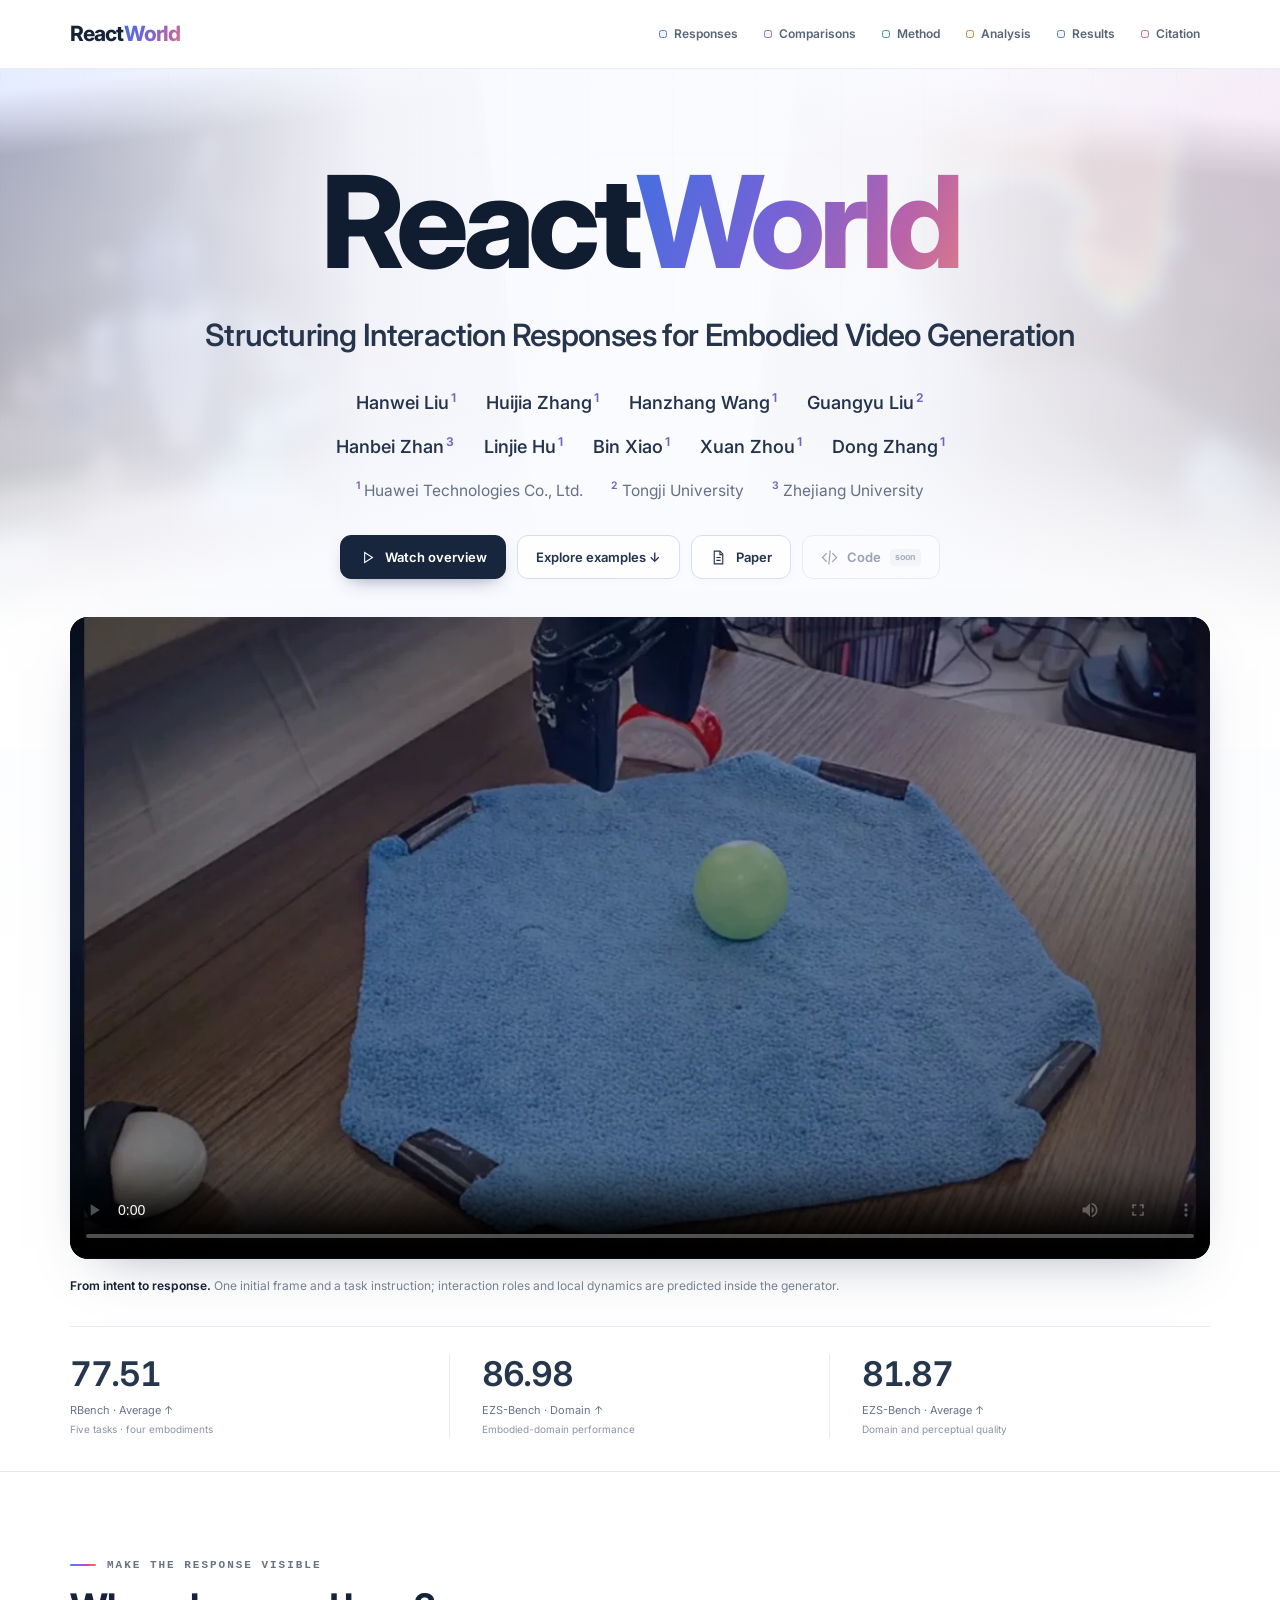
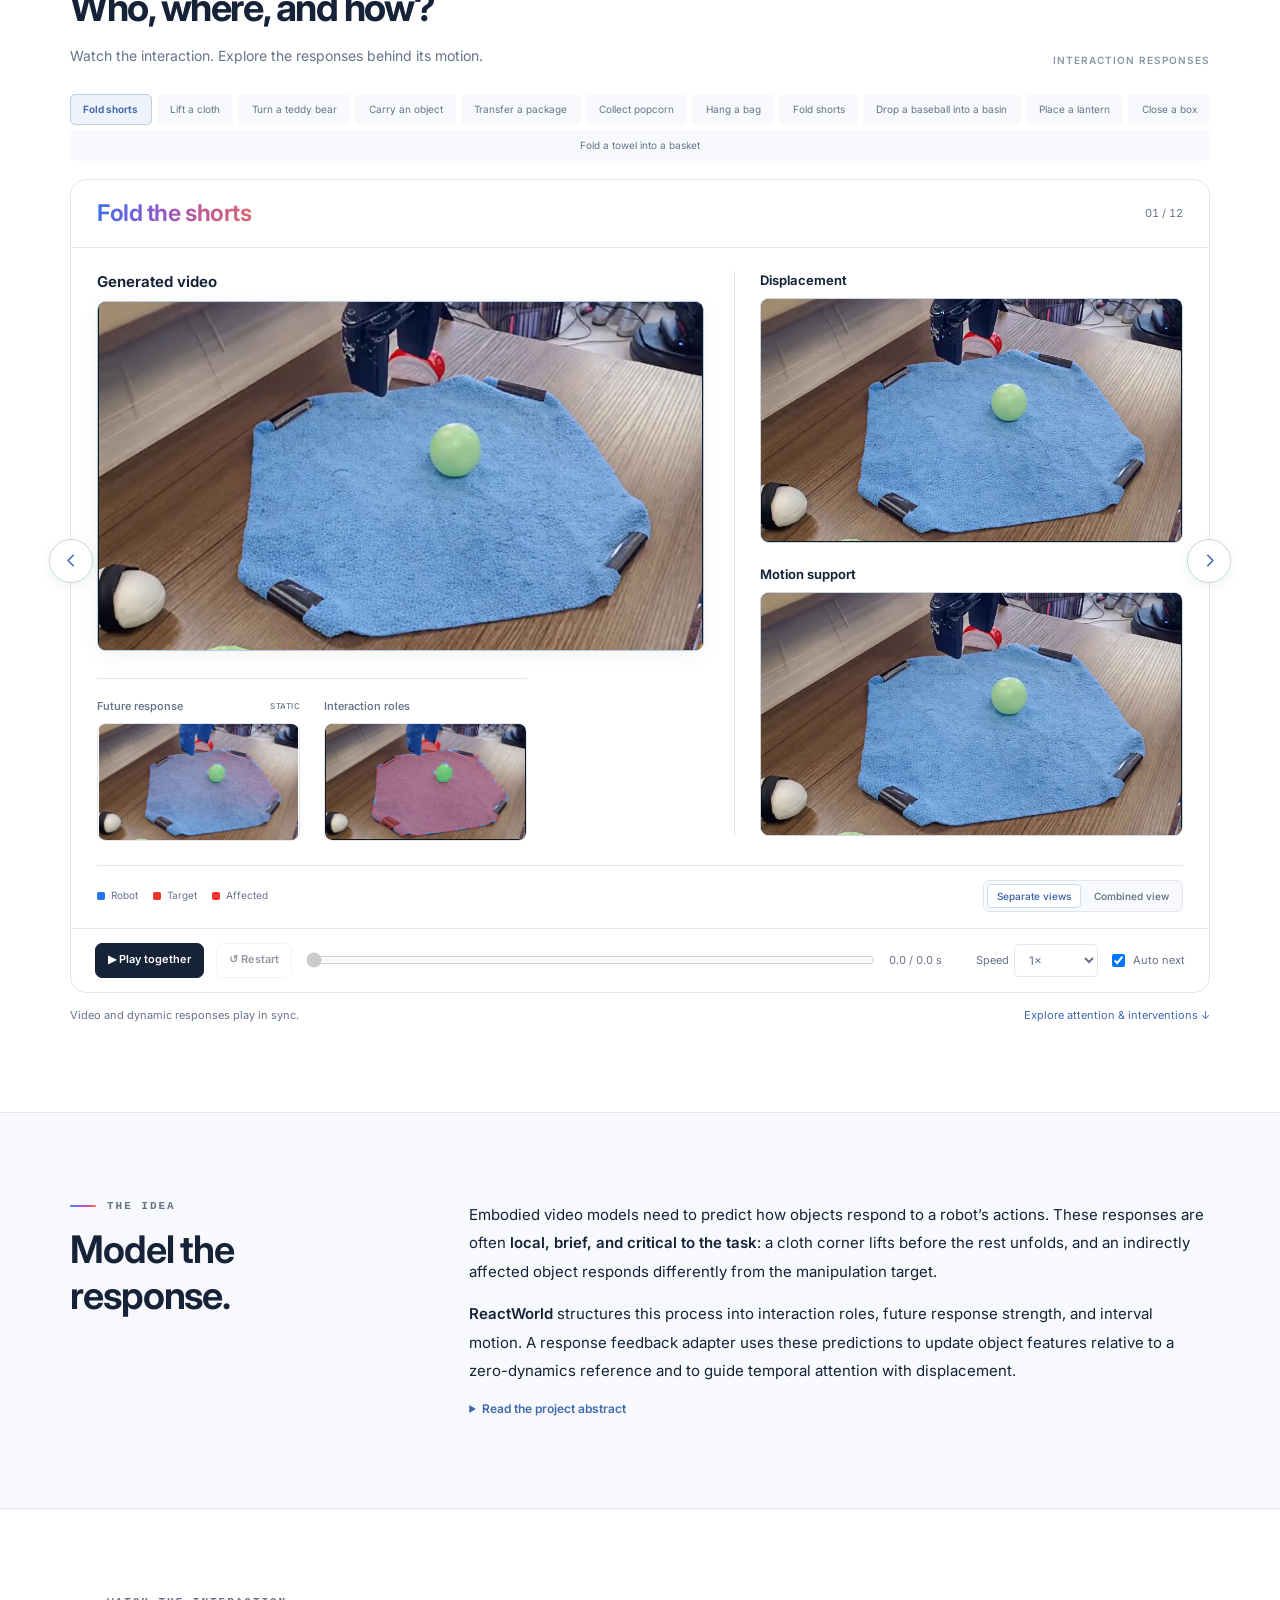
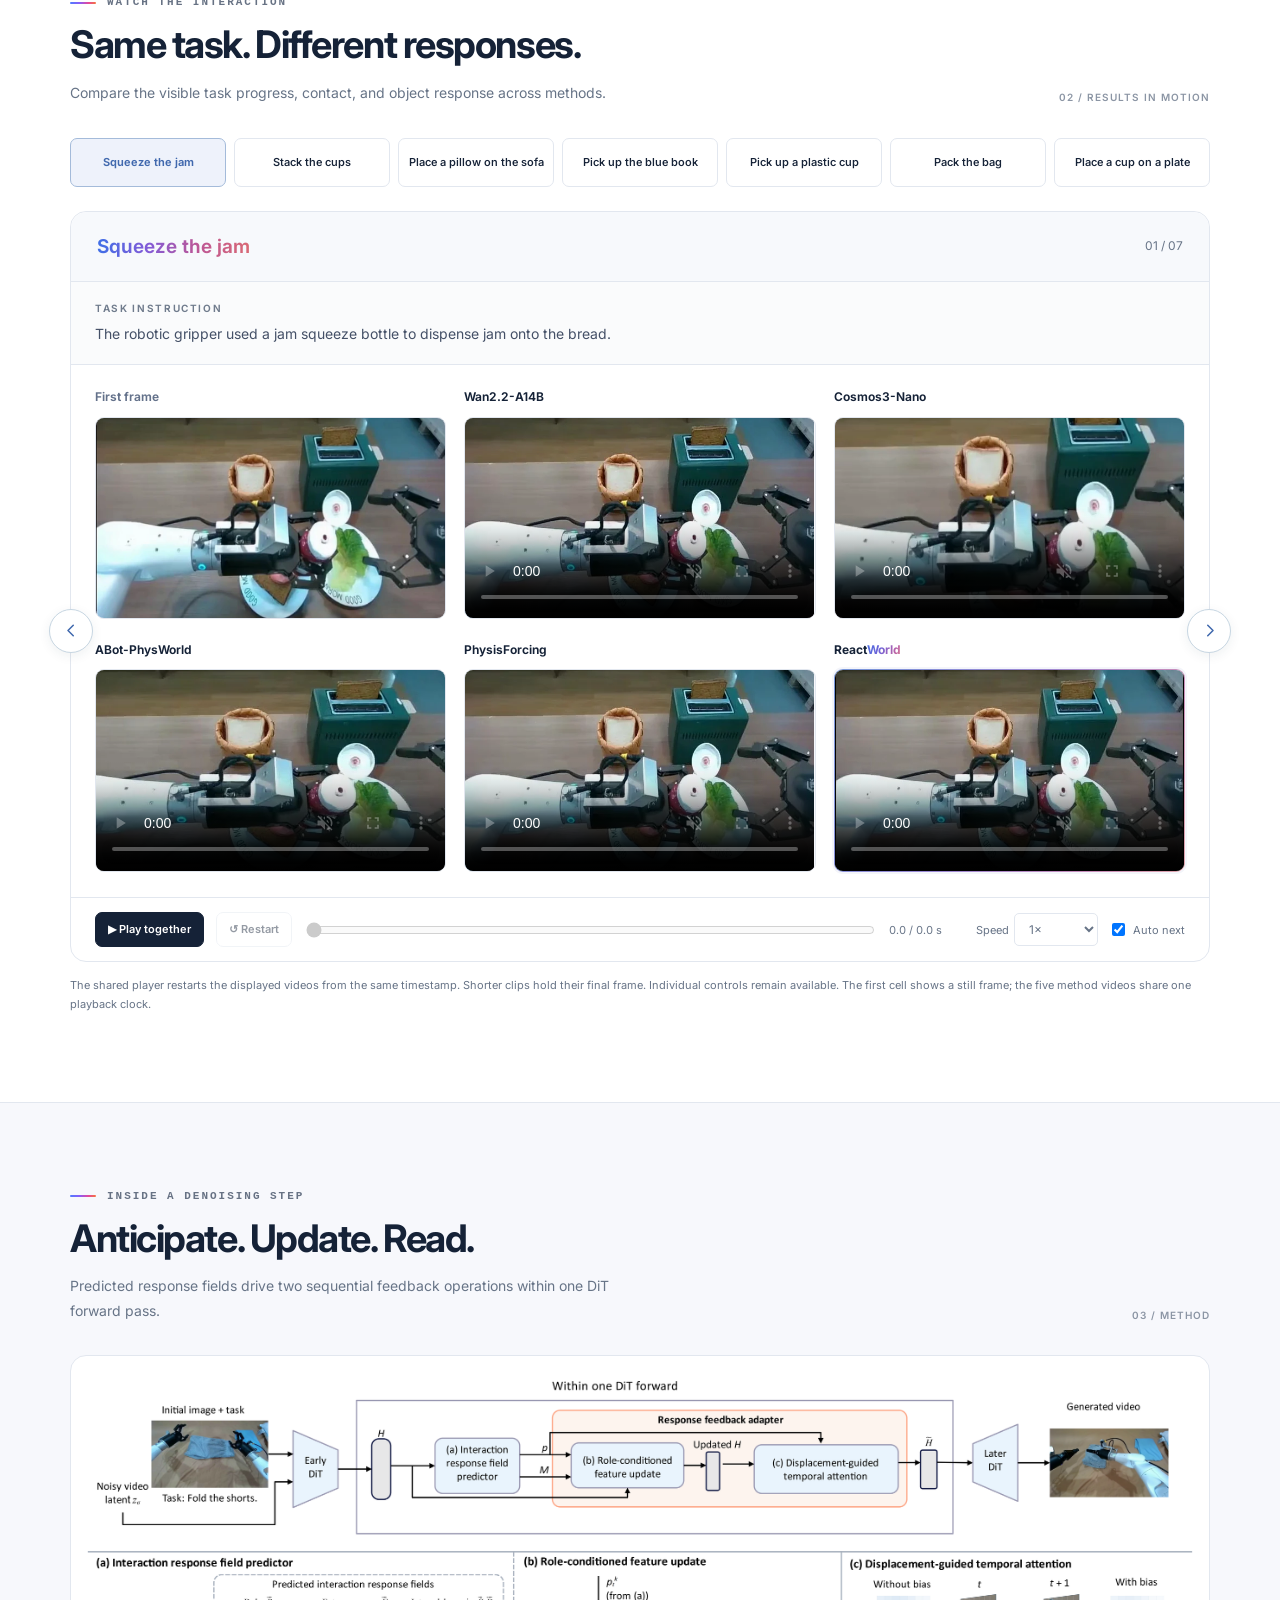
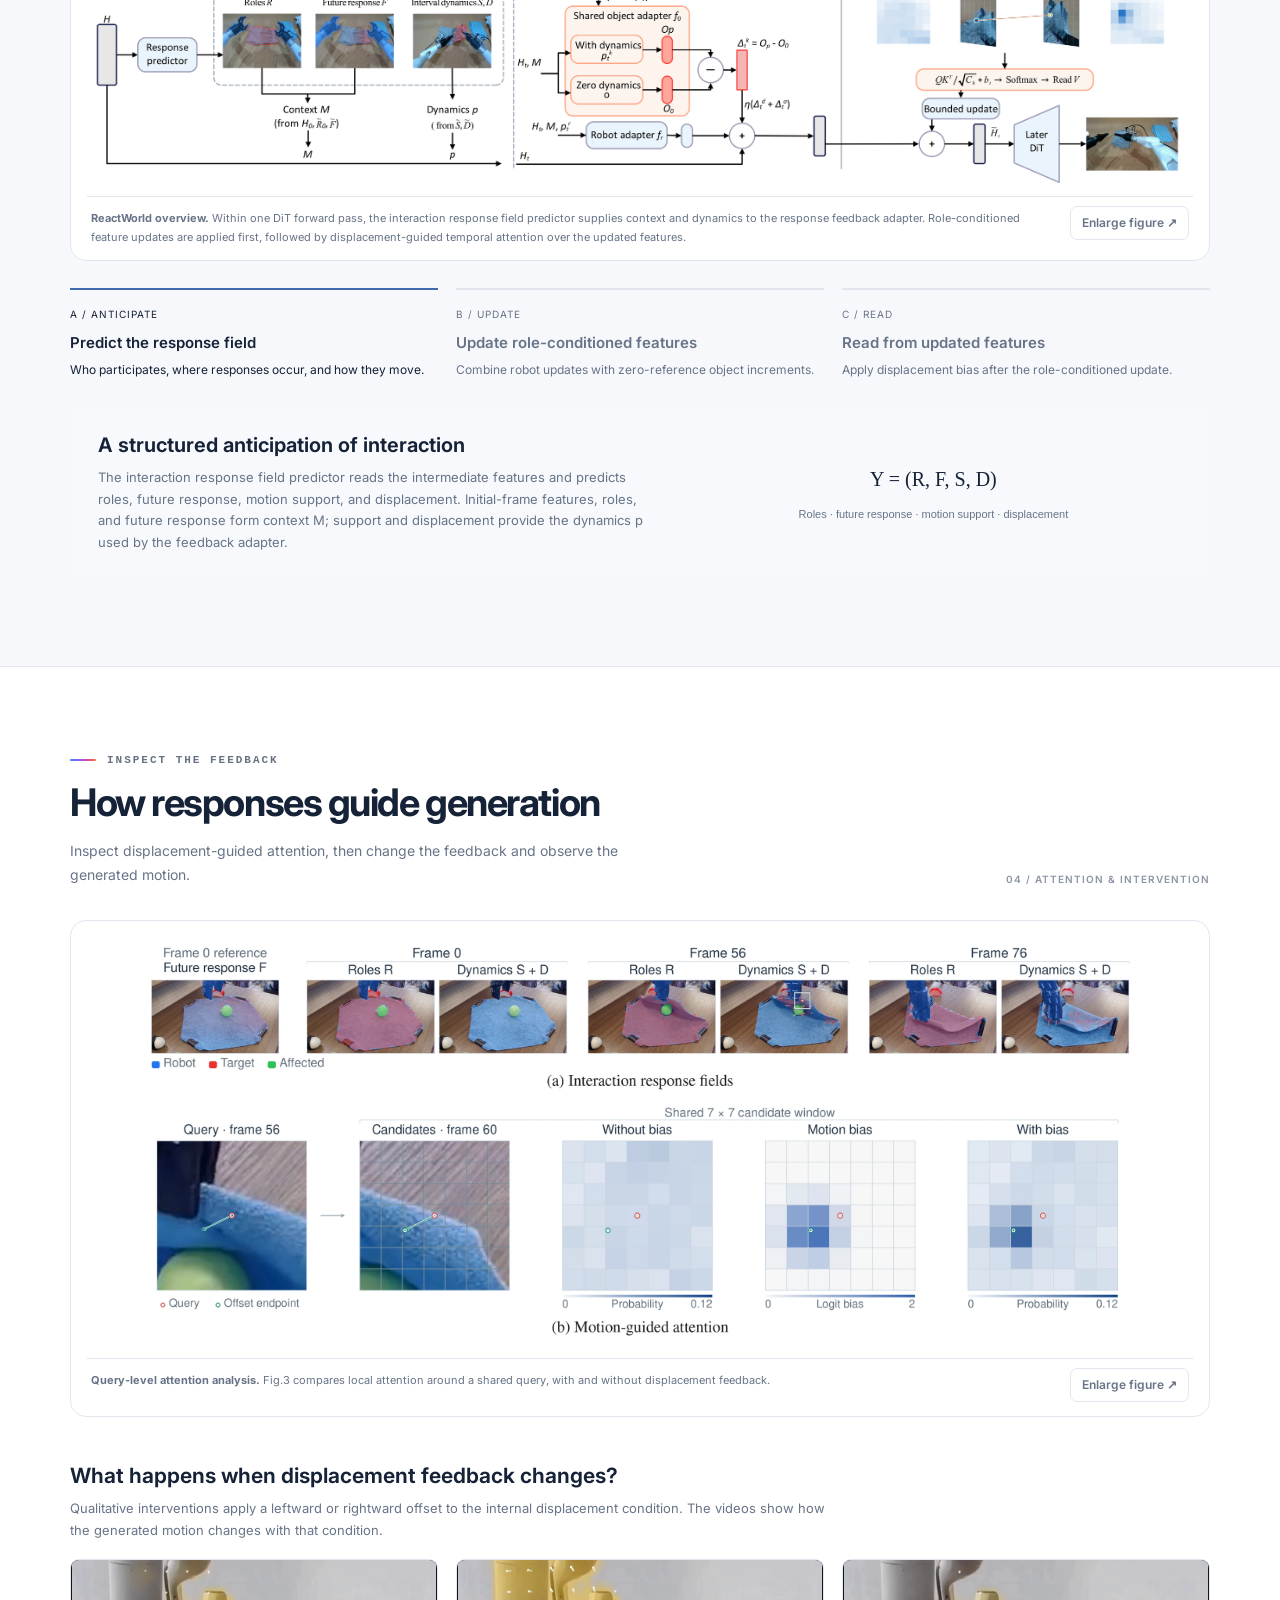
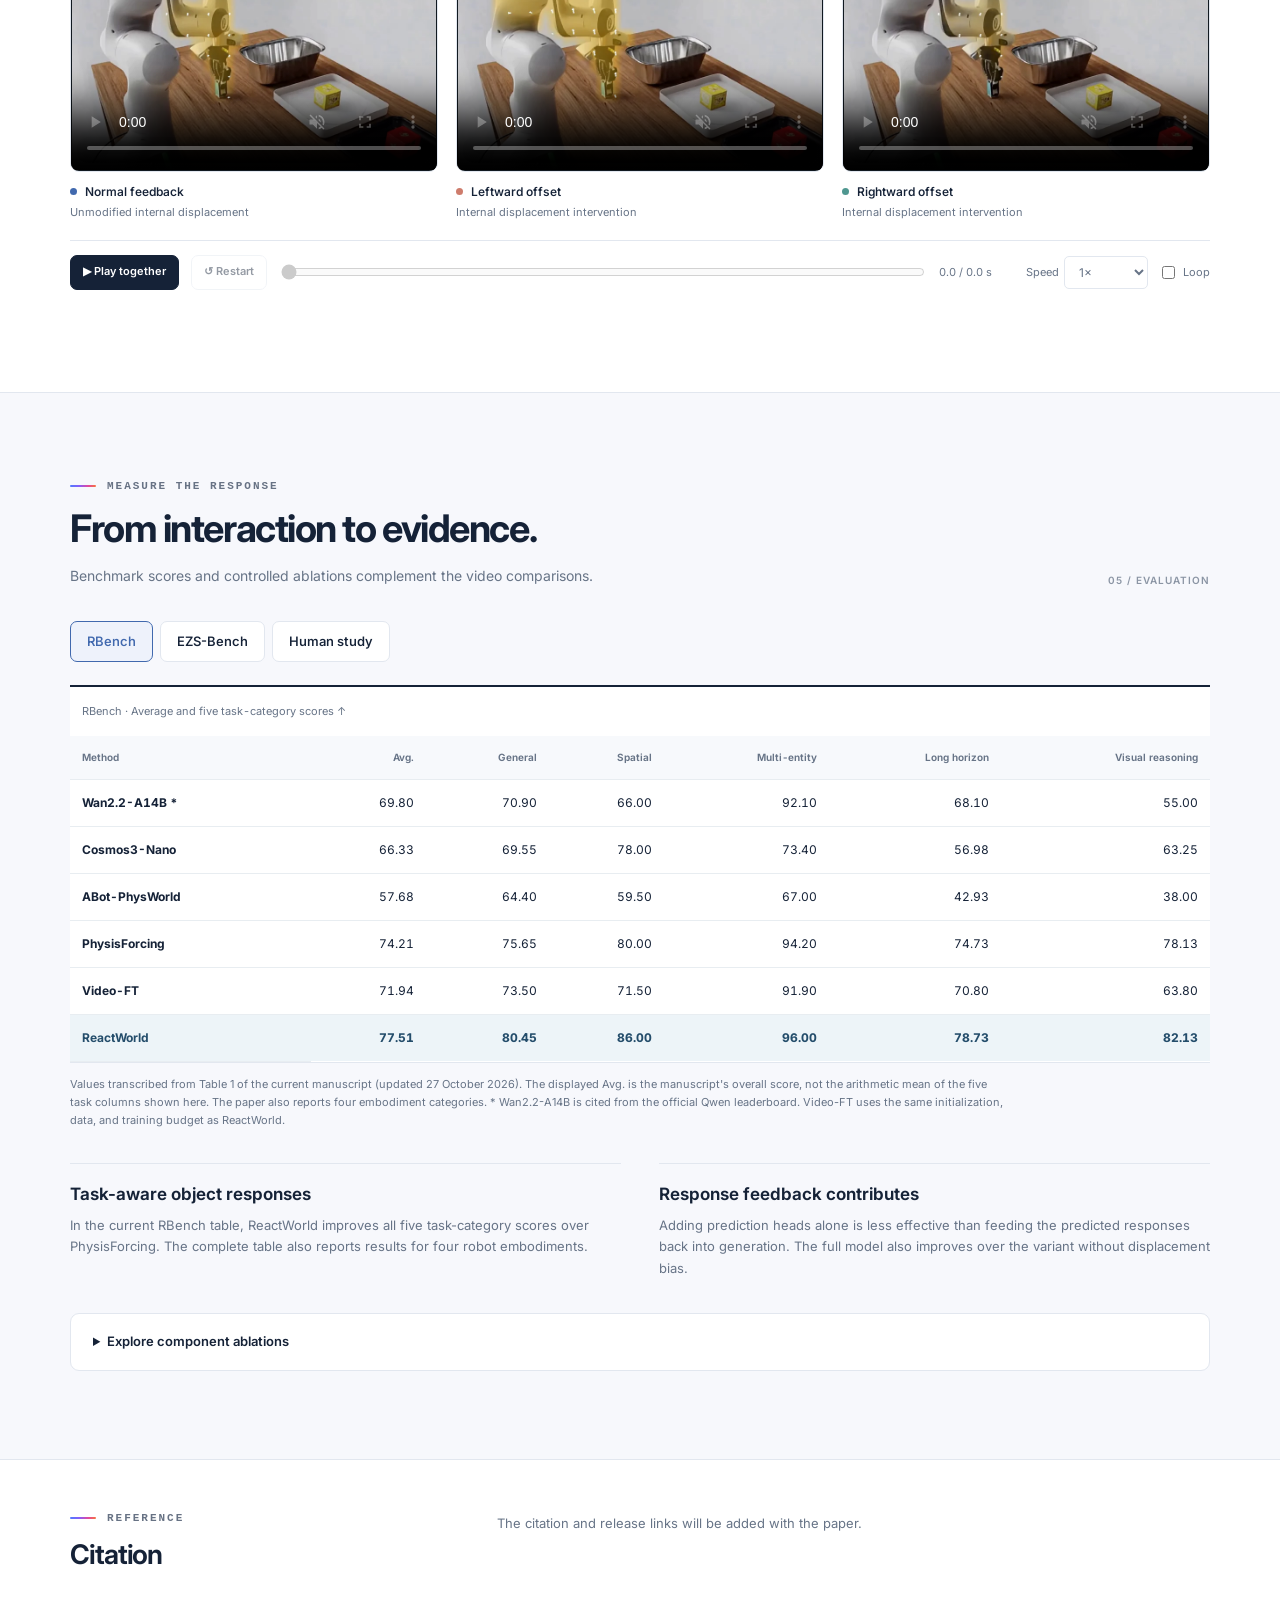
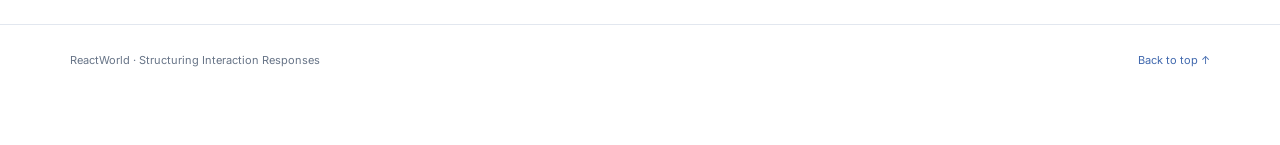
==== commit d0471f1d: "Remove response badges and scope limitations section" ====
--- a/index.html
+++ b/index.html
@@ -364,7 +364,6 @@
           <p>Embodied video models need to predict how objects respond to a robot’s actions. These responses are often <strong>local, brief, and critical to the task</strong>: a cloth corner lifts before the rest unfolds, and an indirectly affected object responds differently from the manipulation target.</p>
           <p><strong>ReactWorld</strong> structures this process into interaction roles, future response strength, and interval motion. A response feedback adapter uses these predictions to update object features relative to a zero-dynamics reference and to guide temporal attention with displacement.</p>
           <details><summary>Read the project abstract</summary><p>ReactWorld anticipates structured interaction responses from the video generator’s intermediate features within each denoising forward pass. The interaction response field predictor describes participant roles, future motion response strength, motion support, and displacement. The response feedback adapter constructs dynamics-dependent object increments by subtracting a zero-dynamics reference, and turns predicted displacement into a positional bias for temporal attention. Experiments in the current manuscript report a RBench average of 77.51, together with EZS-Bench Domain and average scores of 86.98 and 81.87.</p></details>
-          <div class="input-note"><span><i class="dot"></i>First-frame image + instruction</span><span><i class="dot coral"></i>Internally predicted responses</span><span><i class="dot teal"></i>No external role maps or trajectories at inference</span></div>
         </div>
       </div>
     </section>
@@ -425,7 +424,6 @@
         <div id="results-panel" role="tabpanel" aria-labelledby="result-tab-rbench"><div class="table-container" id="results-table"></div><p class="table-note" id="results-note"></p></div>
         <div class="results-bottom"><div class="finding"><h3>Task-aware object responses</h3><p>In the current RBench table, ReactWorld improves all five task-category scores over PhysisForcing. The complete table also reports results for four robot embodiments.</p></div><div class="finding"><h3>Response feedback contributes</h3><p>Adding prediction heads alone is less effective than feeding the predicted responses back into generation. The full model also improves over the variant without displacement bias.</p></div></div>
         <details class="analysis-details"><summary>Explore component ablations</summary><div class="detail-content"><p>All variants share the same initialization, training data, and budget. Except for Video-FT, the variants use the same response supervision.</p><div class="table-container" id="ablation-table"></div><p class="table-note">PSS and TAC are RBench interaction-quality metrics. Domain and Quality are EZS-Bench scores. Higher is better for all four.</p></div></details>
-        <div class="limits"><h3>Scope &amp; limitations</h3><p>The current method uses 2D response representations. Explicit 3D interaction modeling and temporally consistent 3D motion representations remain directions for future work.</p></div>
       </div>
     </section>
     <section class="section citation-section" id="citation" aria-labelledby="citation-title">
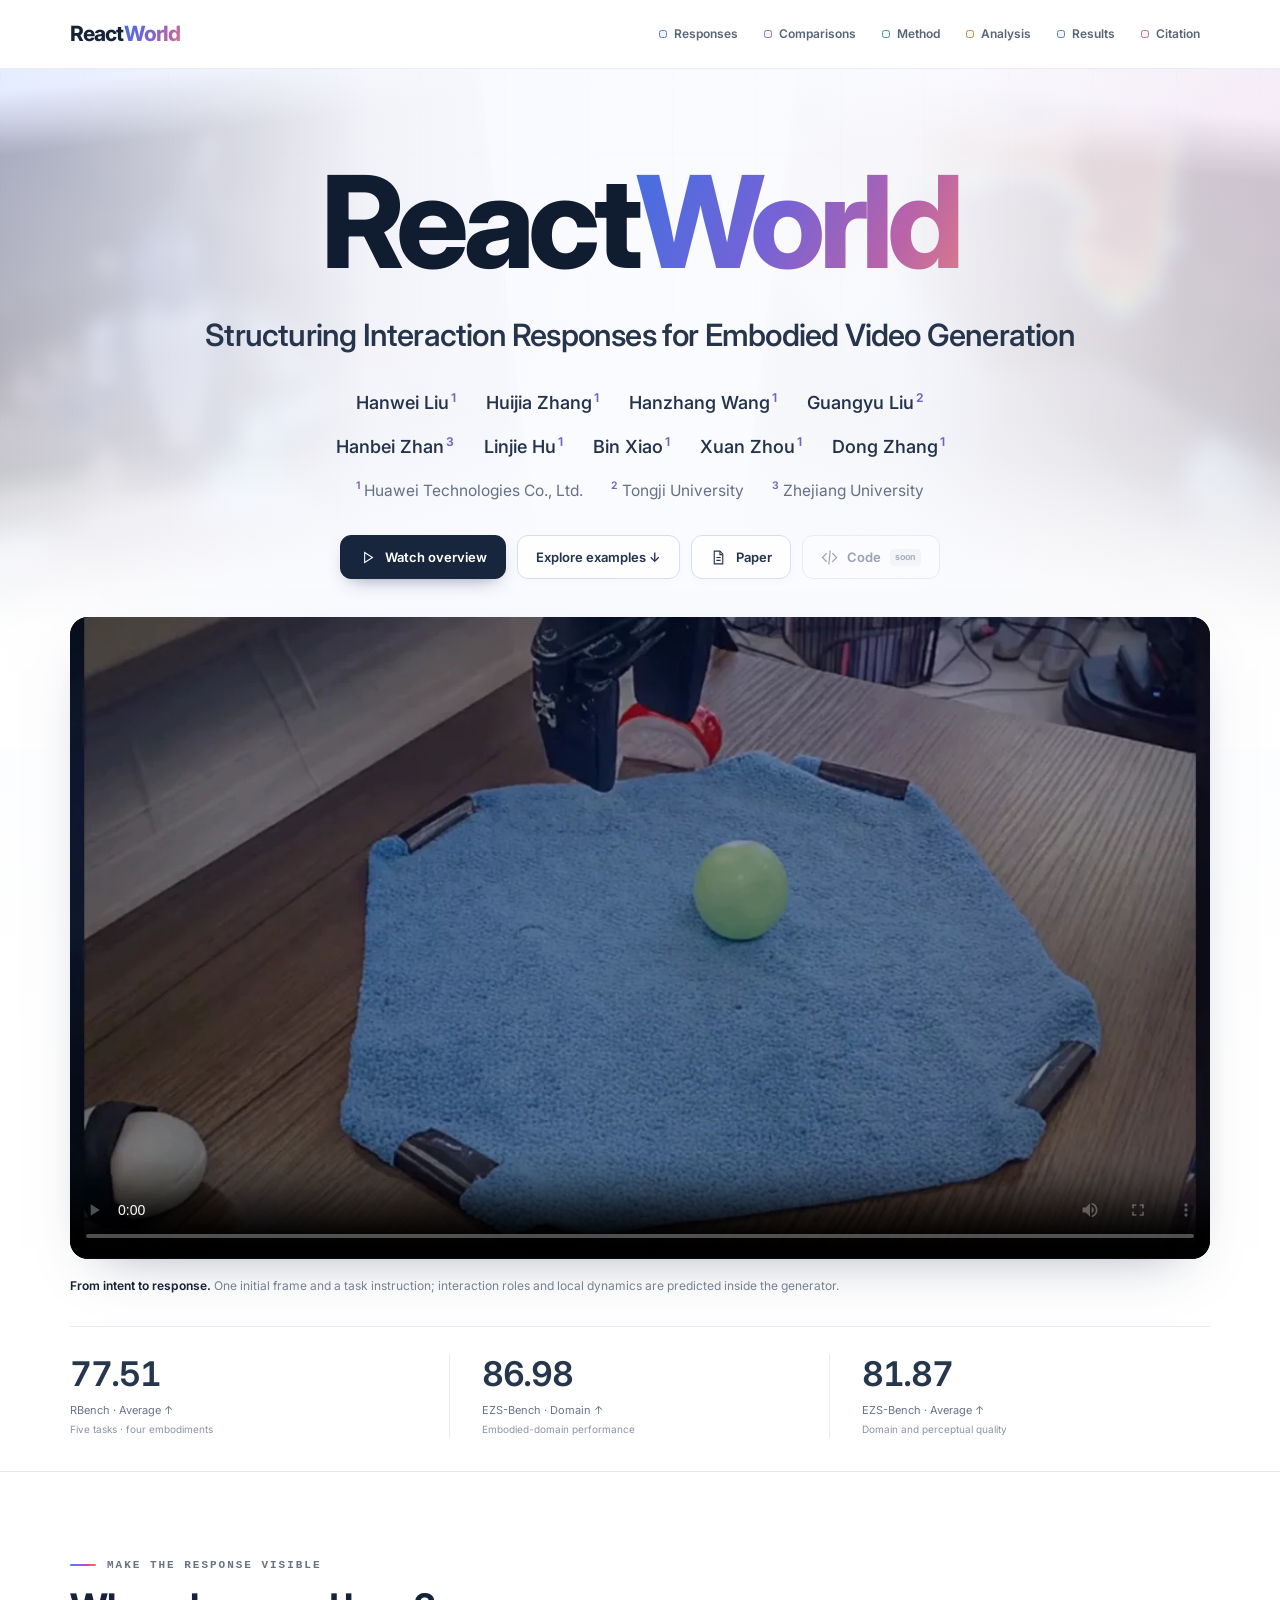
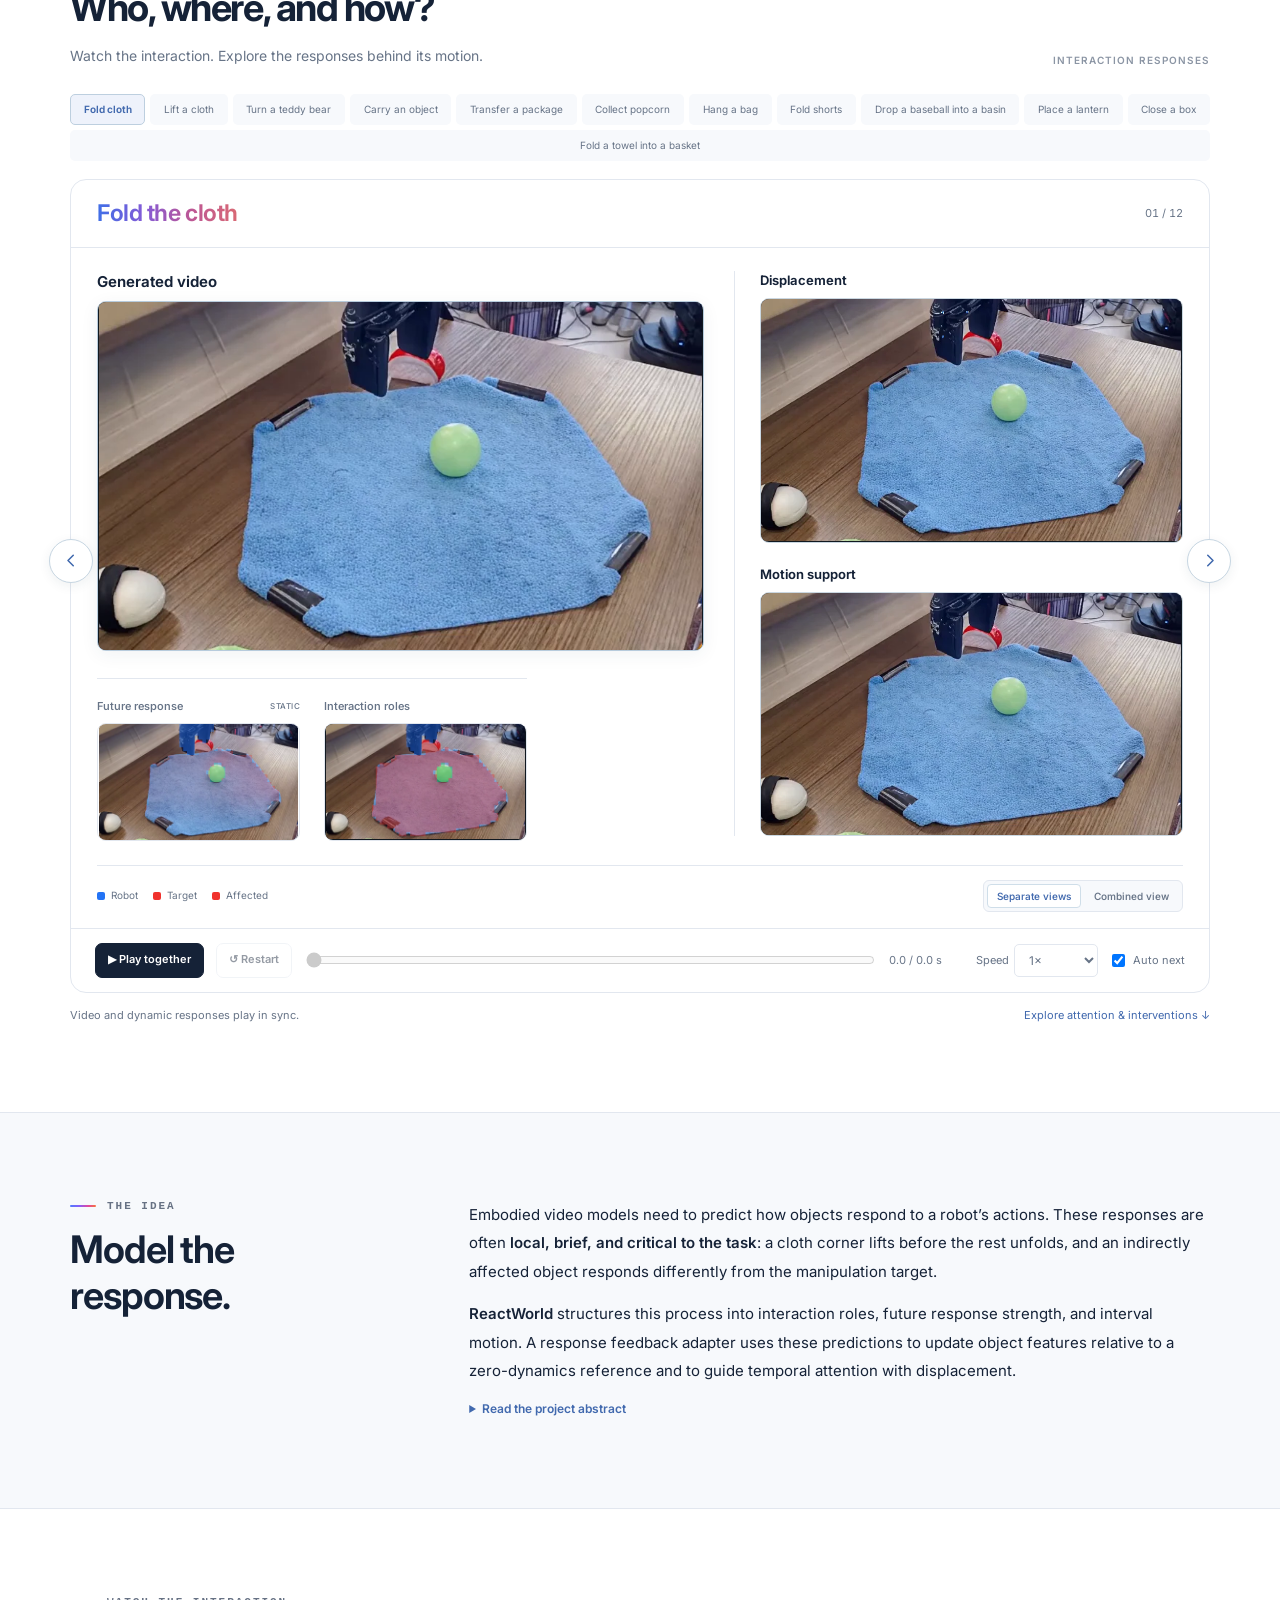
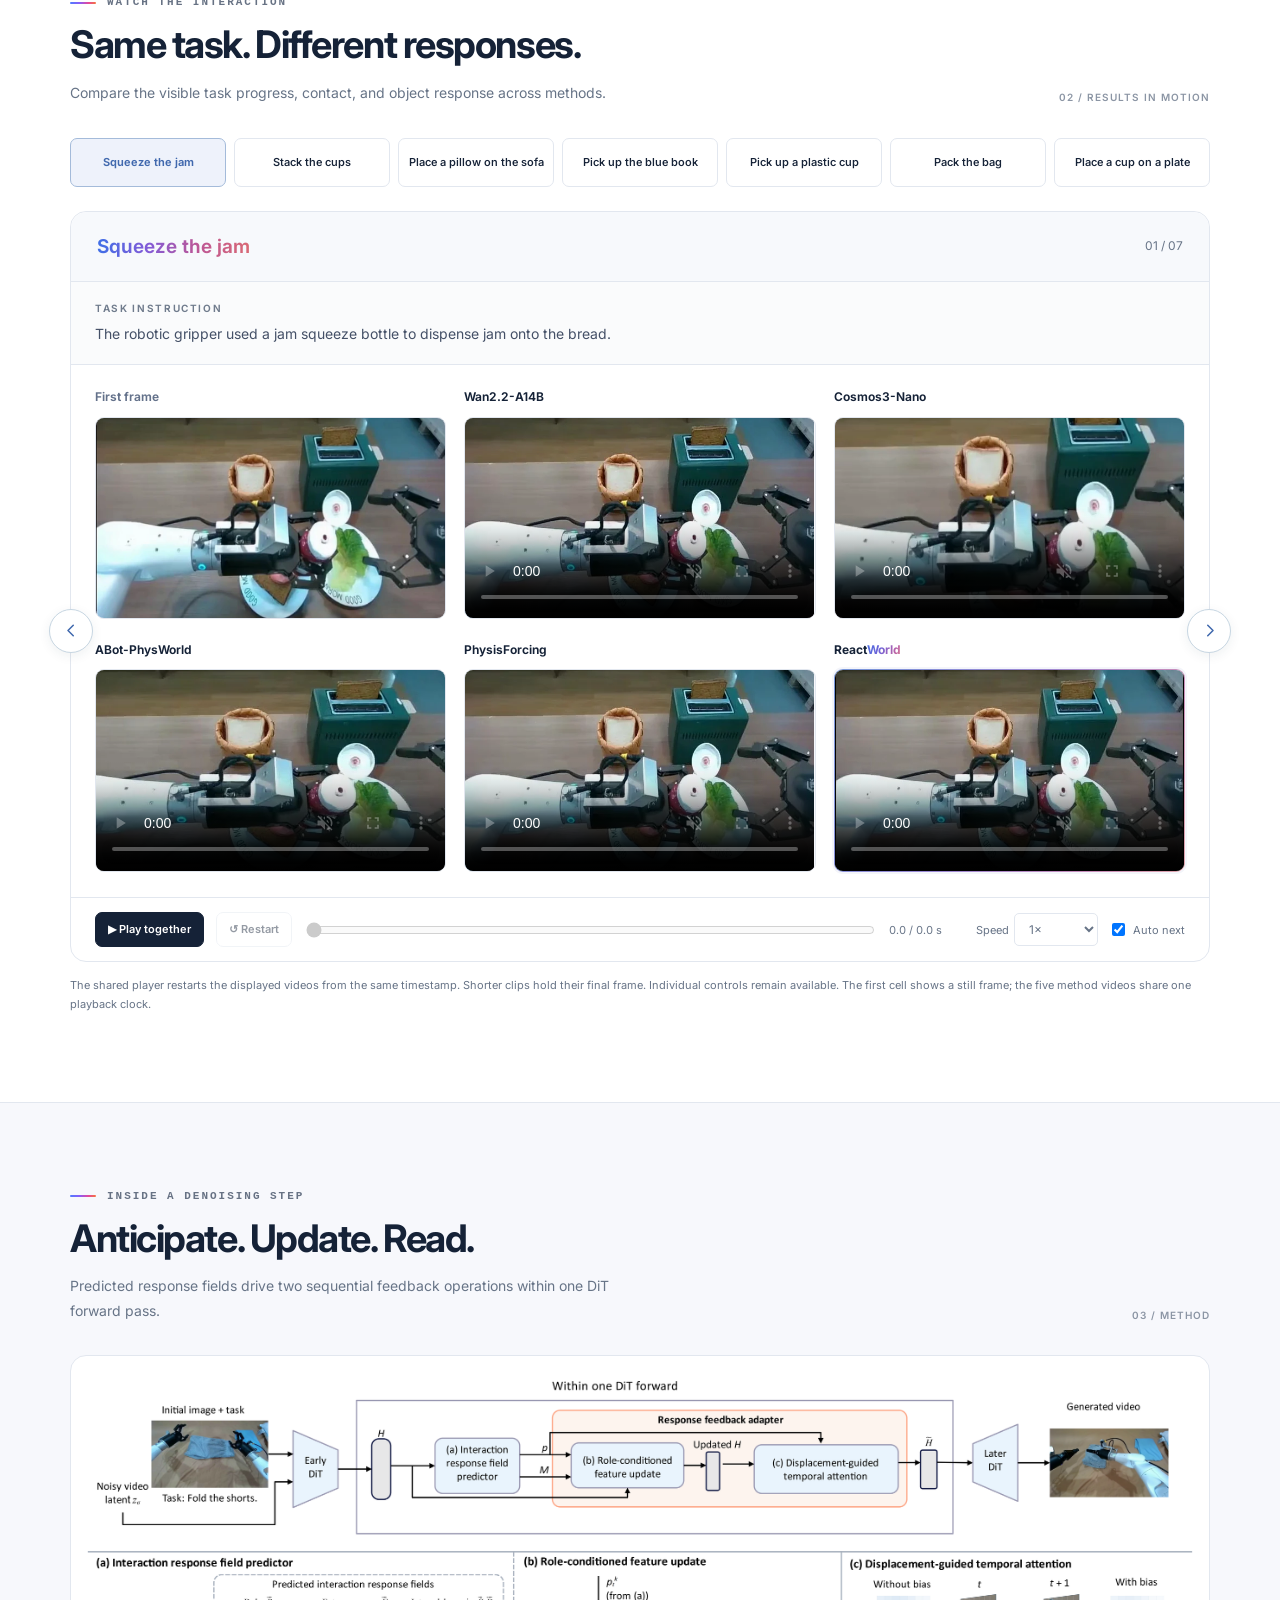
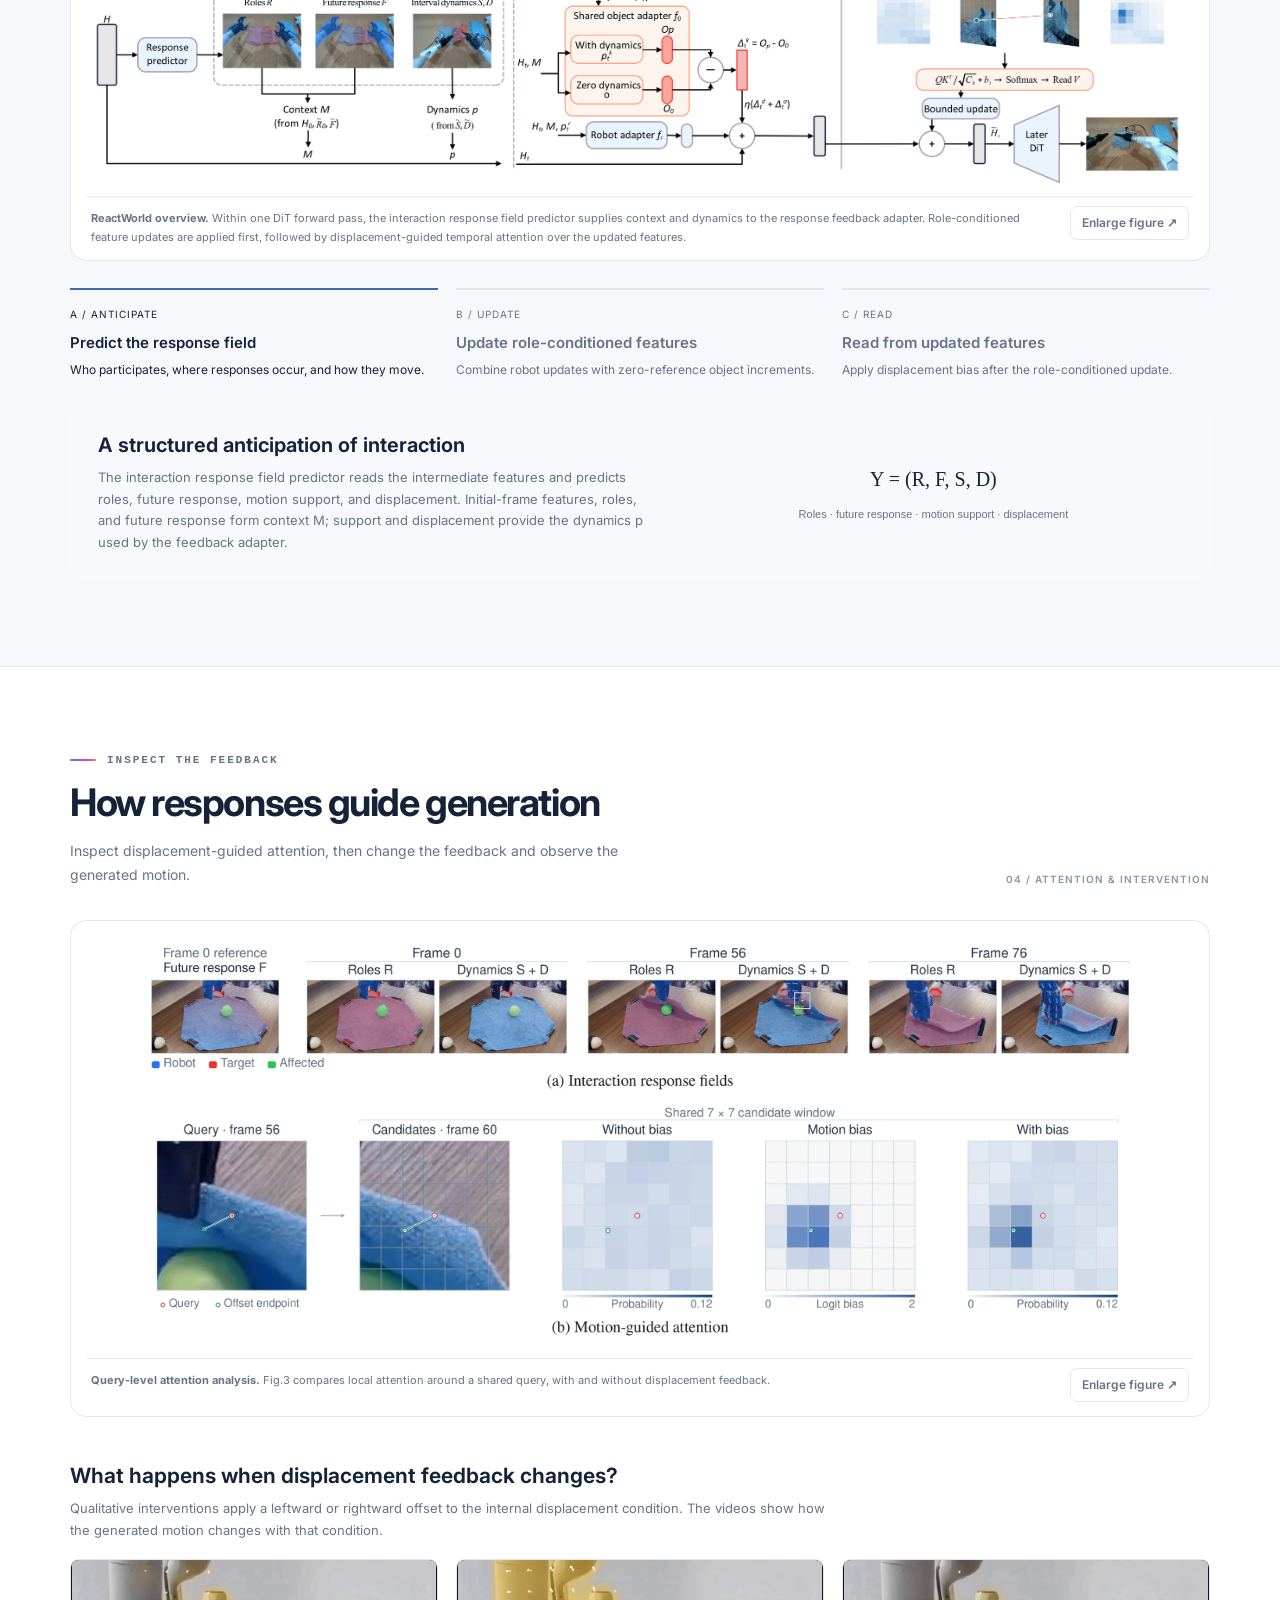
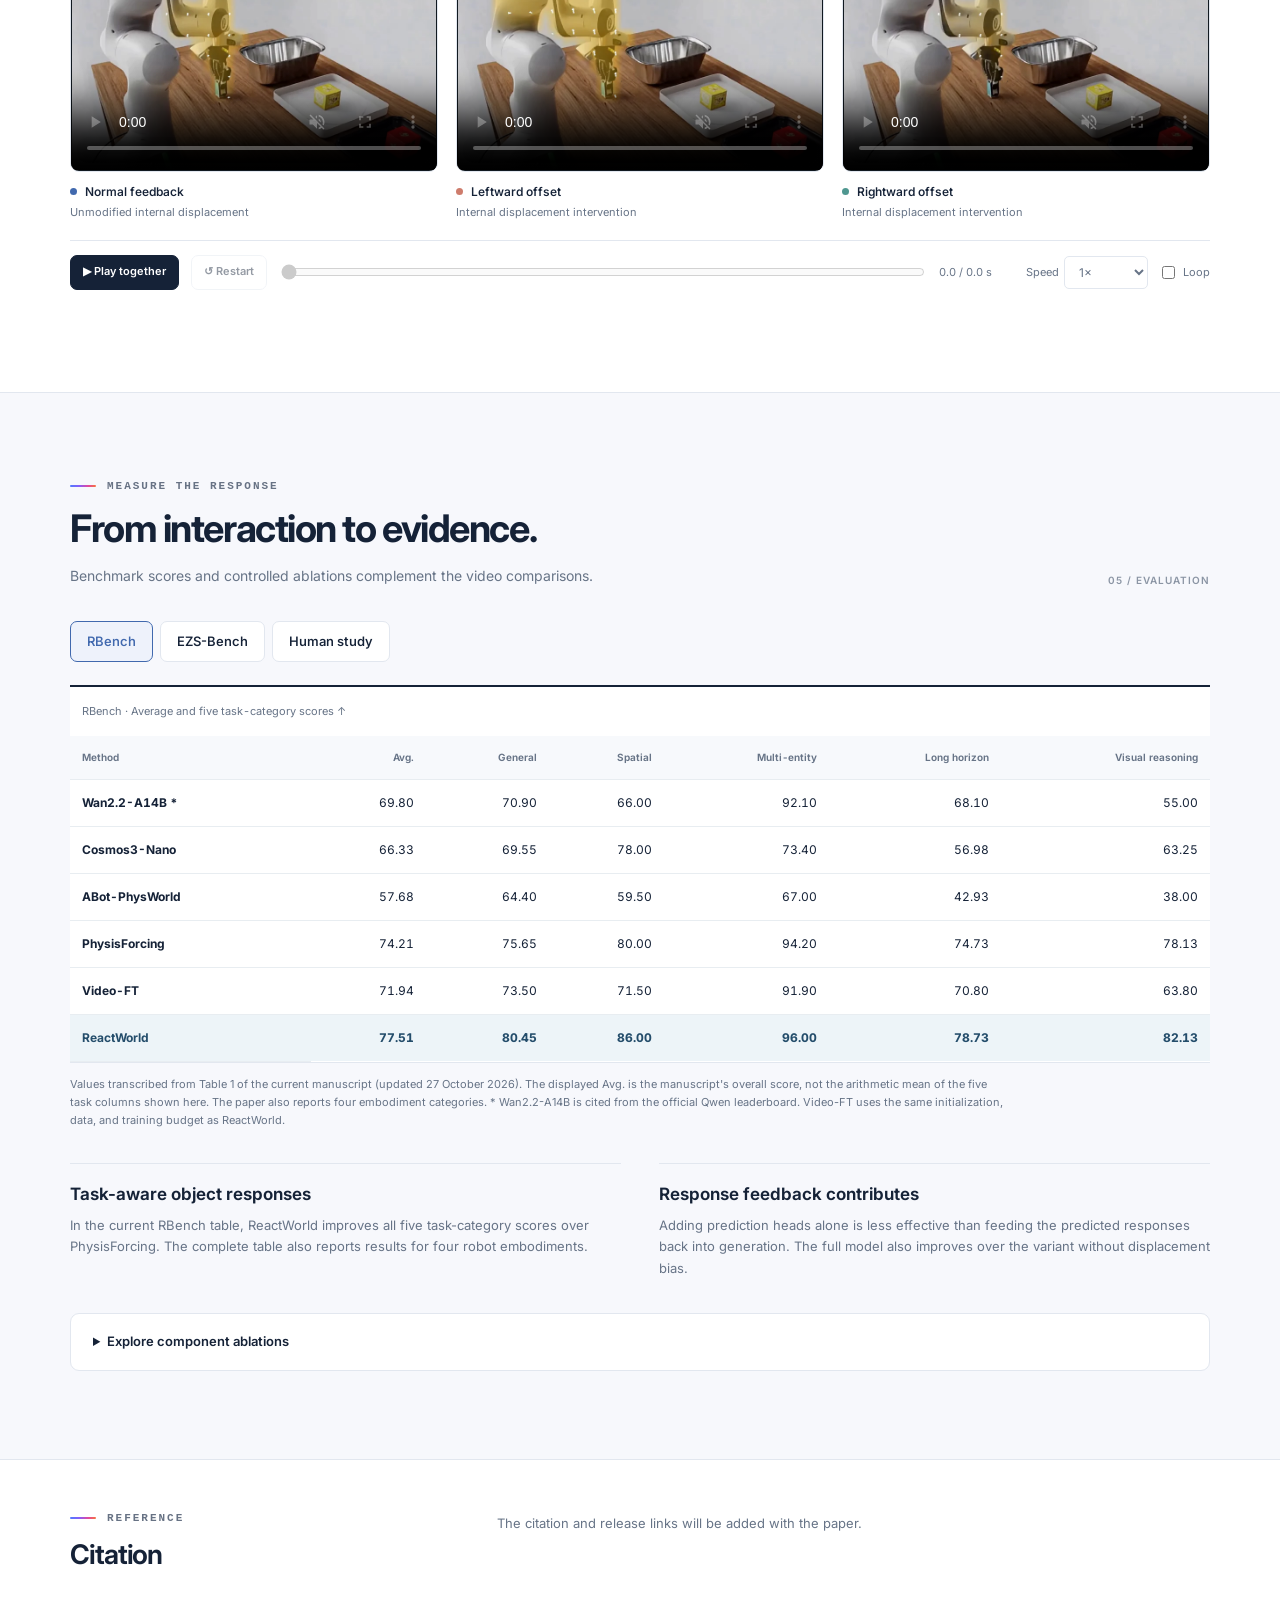
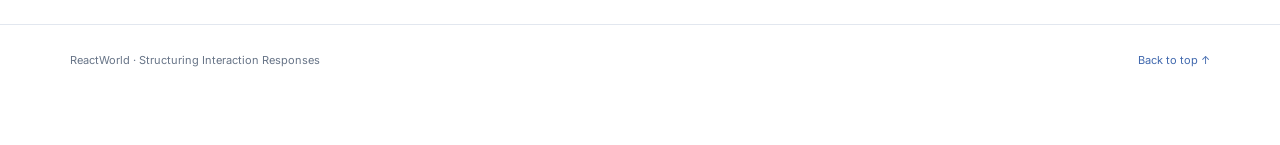
==== commit 43dec220: "Correct cloth-folding labels and refresh paper link" ====
--- a/index.html
+++ b/index.html
@@ -466,7 +466,7 @@
   "authors": "Hanwei Liu, Huijia Zhang, Hanzhang Wang, Guangyu Liu, Hanbei Zhan, Linjie Hu, Bin Xiao, Xuan Zhou, Dong Zhang",
   "affiliations": "Huawei Technologies Co., Ltd.; Tongji University; Zhejiang University",
   "venue": "",
-  "paper": "assets/paper/reactworld.pdf",
+  "paper": "assets/paper/reactworld.pdf?v=20261104",
   "overviewAudio": "",
   "code": "",
   "data": "",
@@ -577,7 +577,7 @@
     {
       "key": "showcase_fold",
       "kind": "video",
-      "title": "Fold the shorts / Generated video",
+      "title": "Fold the cloth / Generated video",
       "path": "assets/videos/fold_gt.mp4",
       "poster": "assets/images/preview_fold_gt.webp"
     },
@@ -952,7 +952,7 @@
     {
       "key": "response_fold_future",
       "kind": "image",
-      "title": "Fold the shorts / Future response · static",
+      "title": "Fold the cloth / Future response · static",
       "path": "assets/images/web_fold_future.webp",
       "width": 832,
       "height": 480,
@@ -963,28 +963,28 @@
     {
       "key": "response_fold_roles",
       "kind": "video",
-      "title": "Fold the shorts / Interaction roles · dynamic",
+      "title": "Fold the cloth / Interaction roles · dynamic",
       "path": "assets/videos/fold_roles.mp4",
       "poster": "assets/images/preview_fold_roles.webp"
     },
     {
       "key": "response_fold_support",
       "kind": "video",
-      "title": "Fold the shorts / Motion support · dynamic",
+      "title": "Fold the cloth / Motion support · dynamic",
       "path": "assets/videos/fold_support.mp4",
       "poster": "assets/images/preview_fold_support.webp"
     },
     {
       "key": "response_fold_displacement",
       "kind": "video",
-      "title": "Fold the shorts / Displacement · dynamic",
+      "title": "Fold the cloth / Displacement · dynamic",
       "path": "assets/videos/fold_displacement.mp4",
       "poster": "assets/images/preview_fold_displacement.webp"
     },
     {
       "key": "response_fold_combined",
       "kind": "video",
-      "title": "Fold the shorts / Response visualizations · combined R/S/D",
+      "title": "Fold the cloth / Response visualizations · combined R/S/D",
       "path": "assets/videos/fold_combined.mp4",
       "poster": "assets/images/preview_fold_combined.webp"
     },
@@ -1783,8 +1783,8 @@
   "responseCases": [
     {
       "id": "fold",
-      "title": "Fold the shorts",
-      "tabLabel": "Fold the shorts",
+      "title": "Fold the cloth",
+      "tabLabel": "Fold the cloth",
       "description": "",
       "rgb": "showcase_fold",
       "videoSource": "generated",
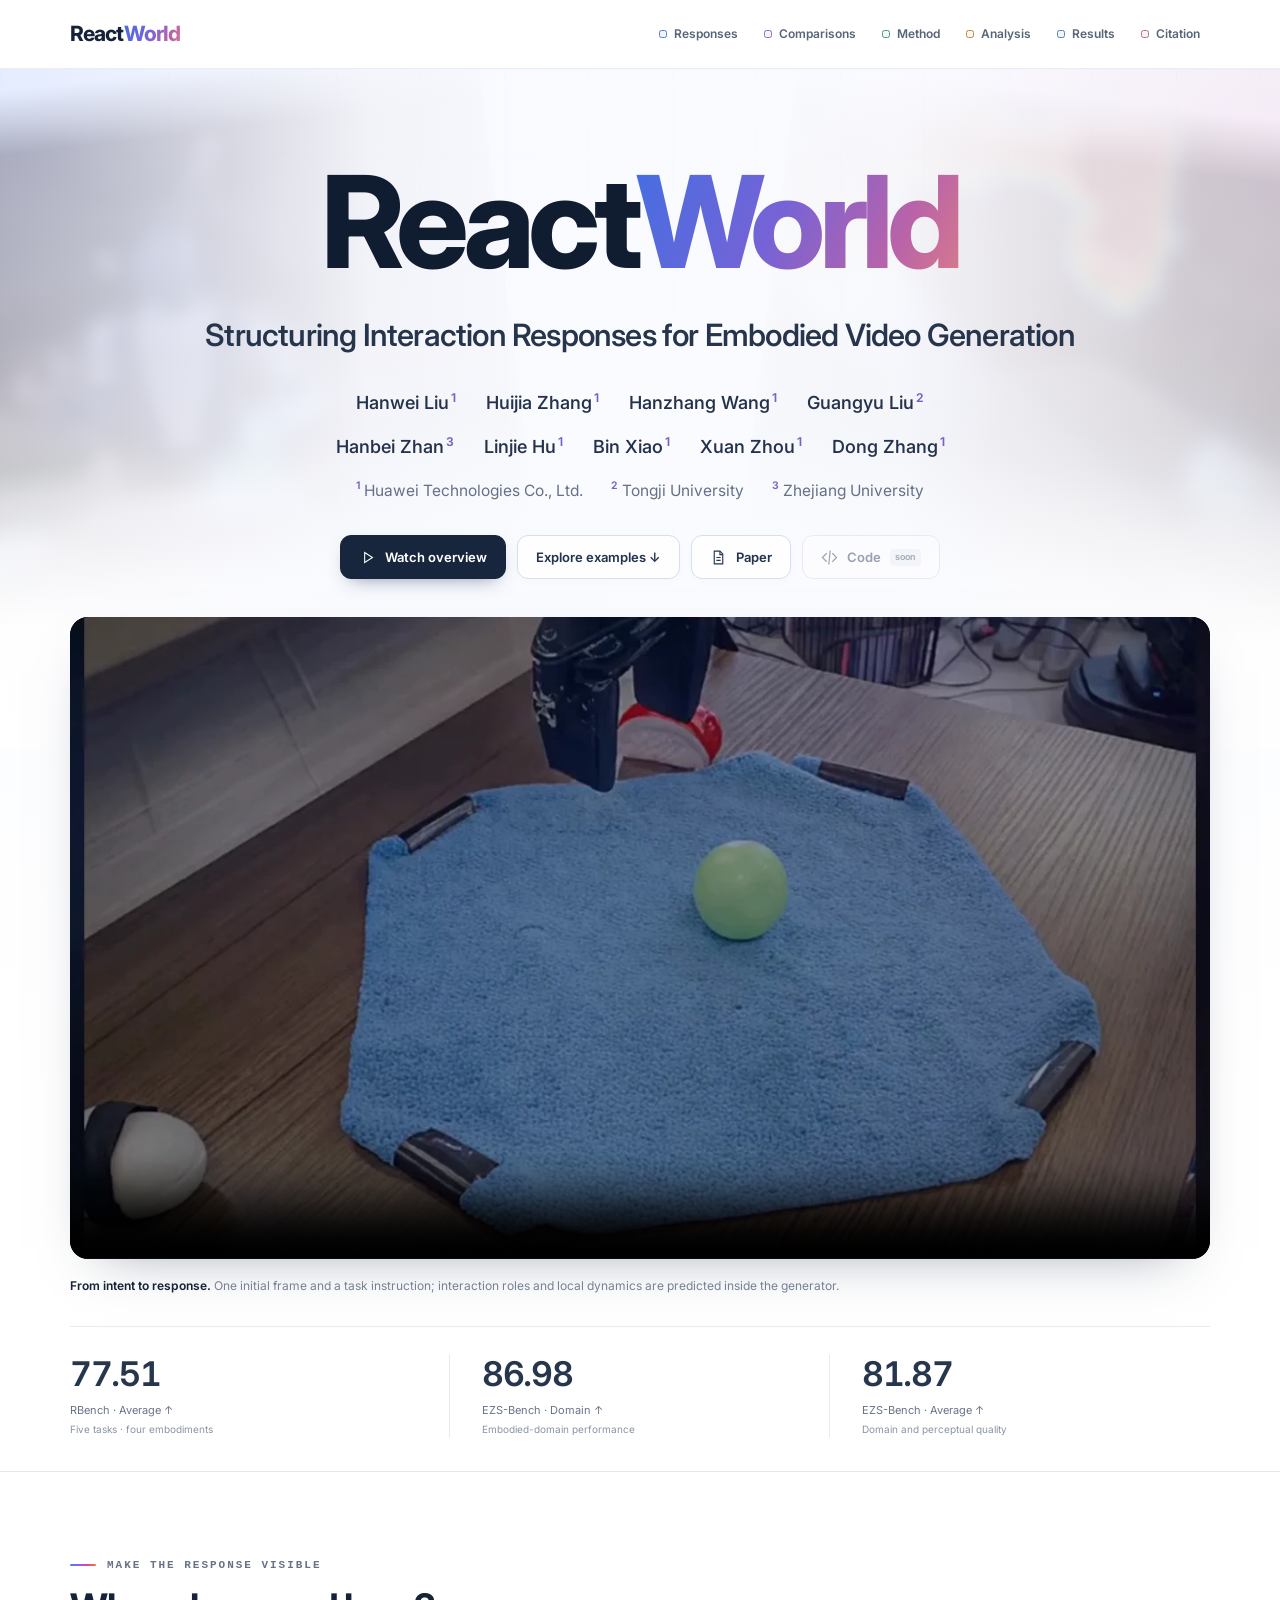
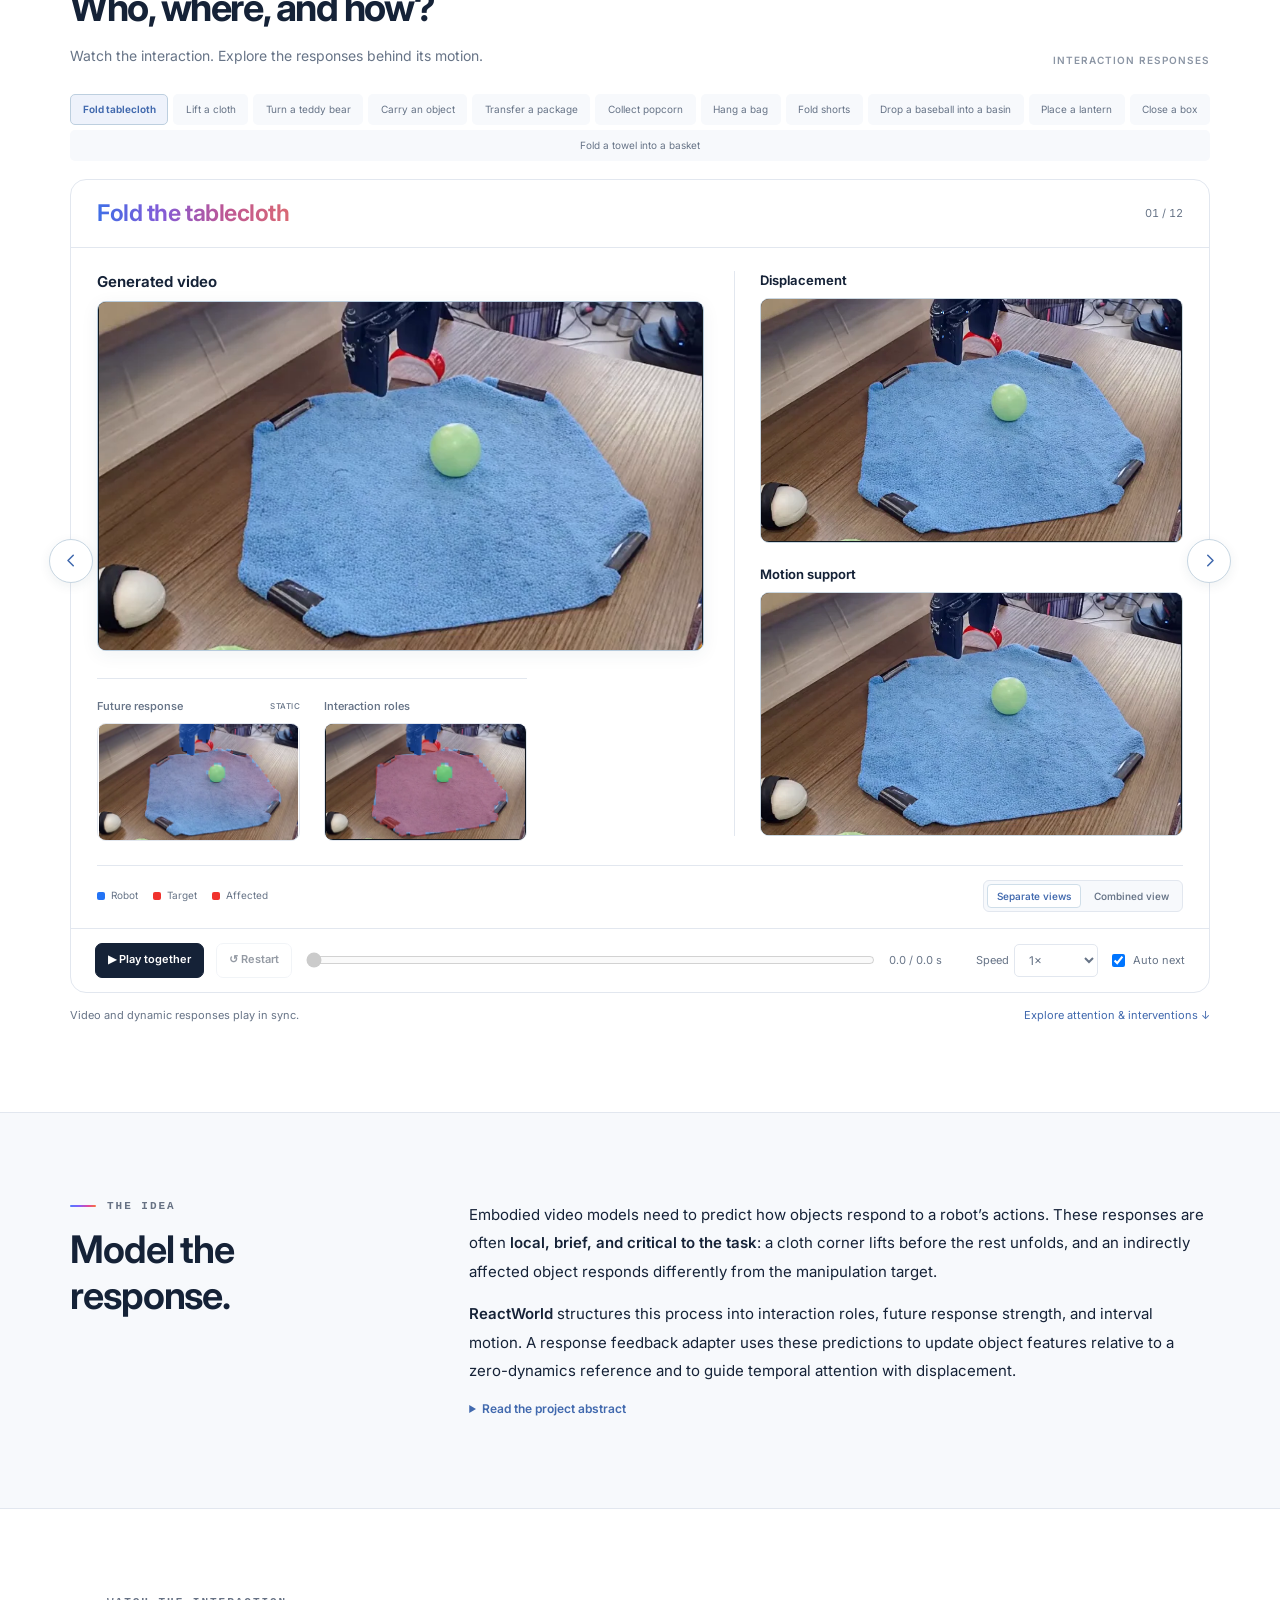
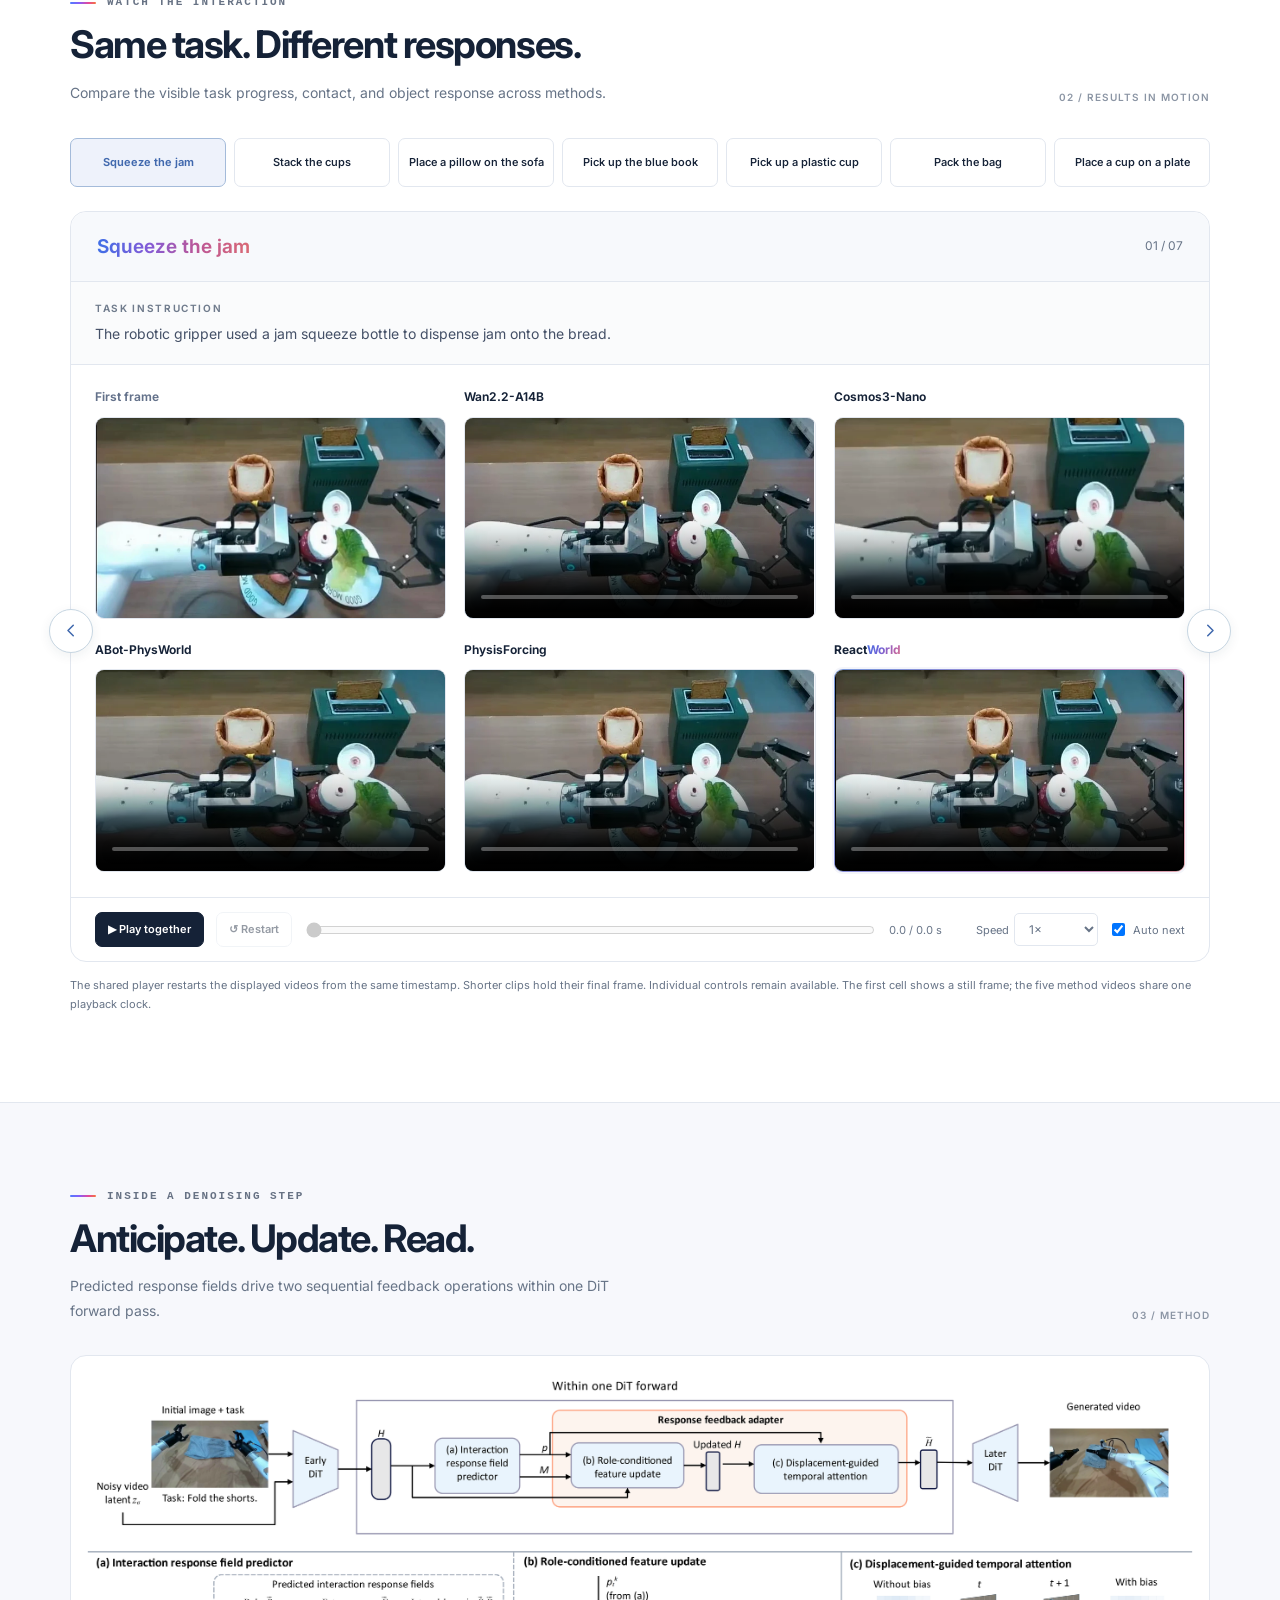
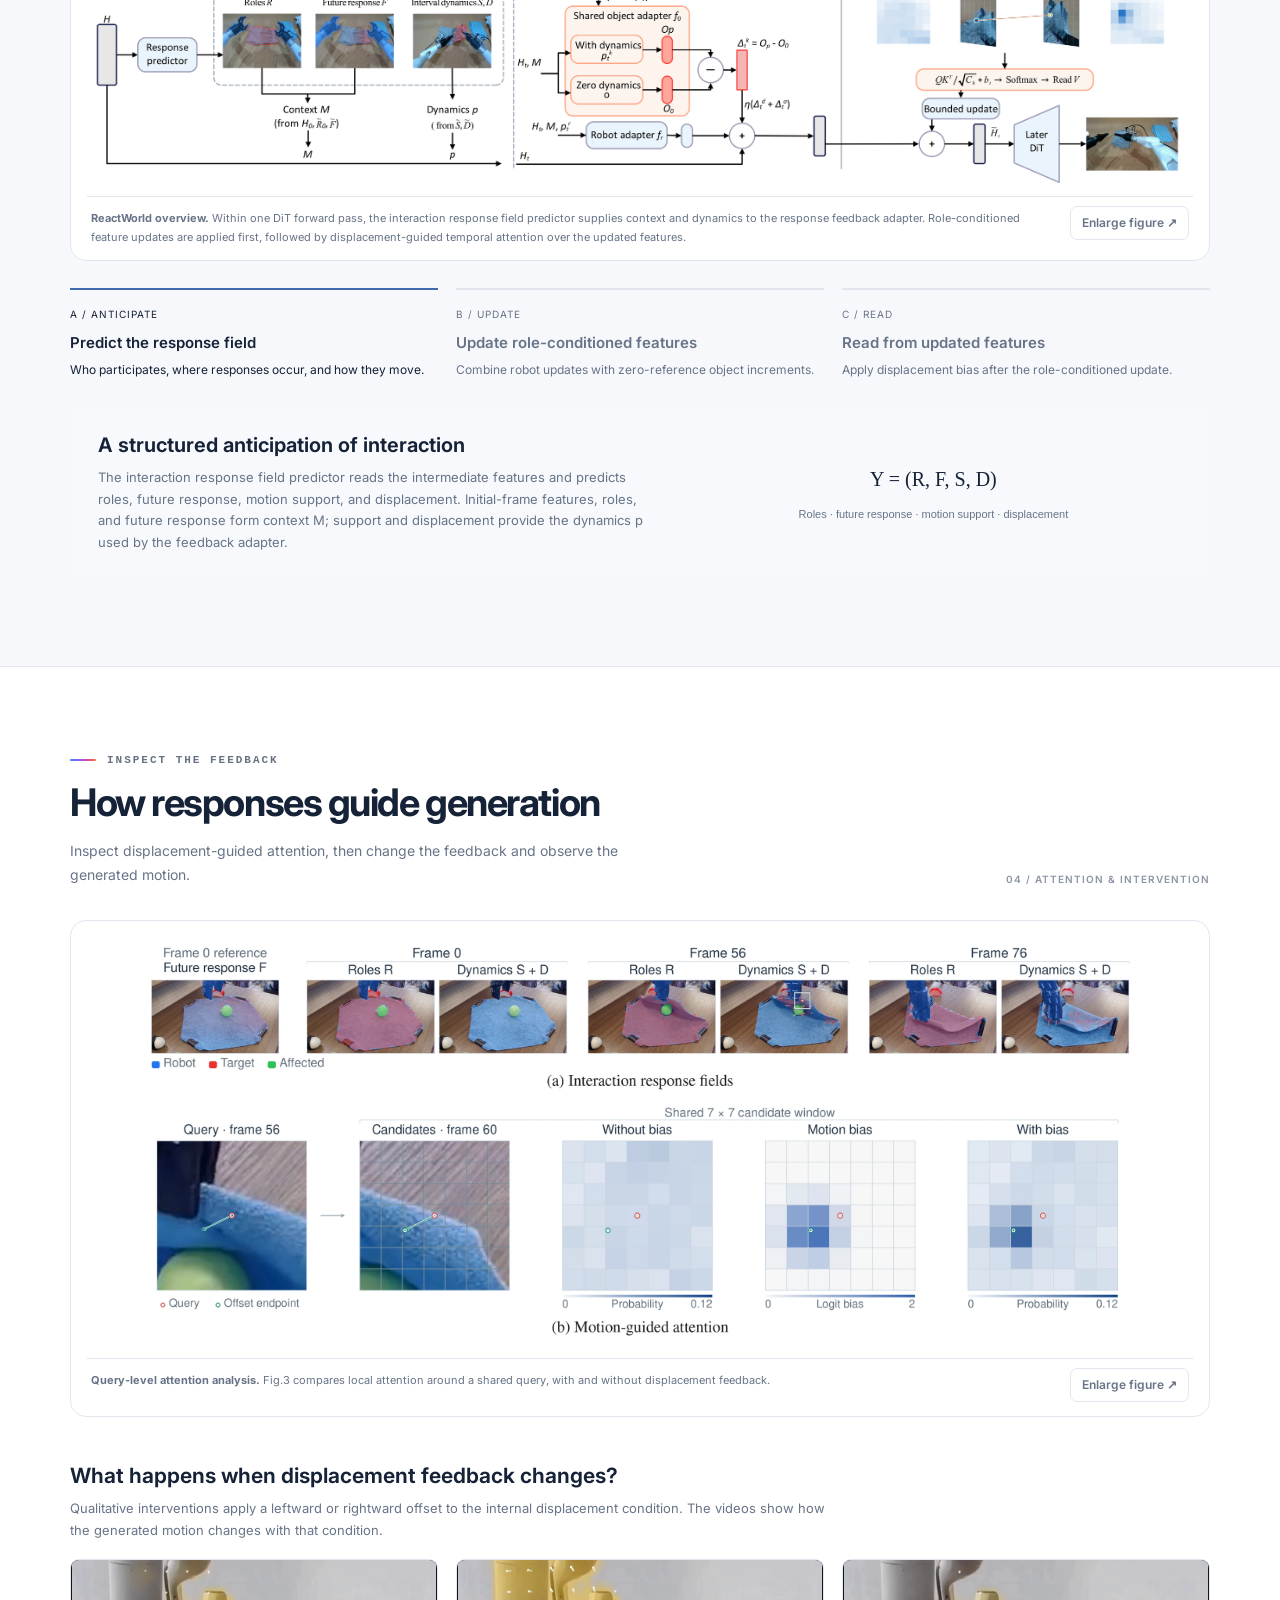
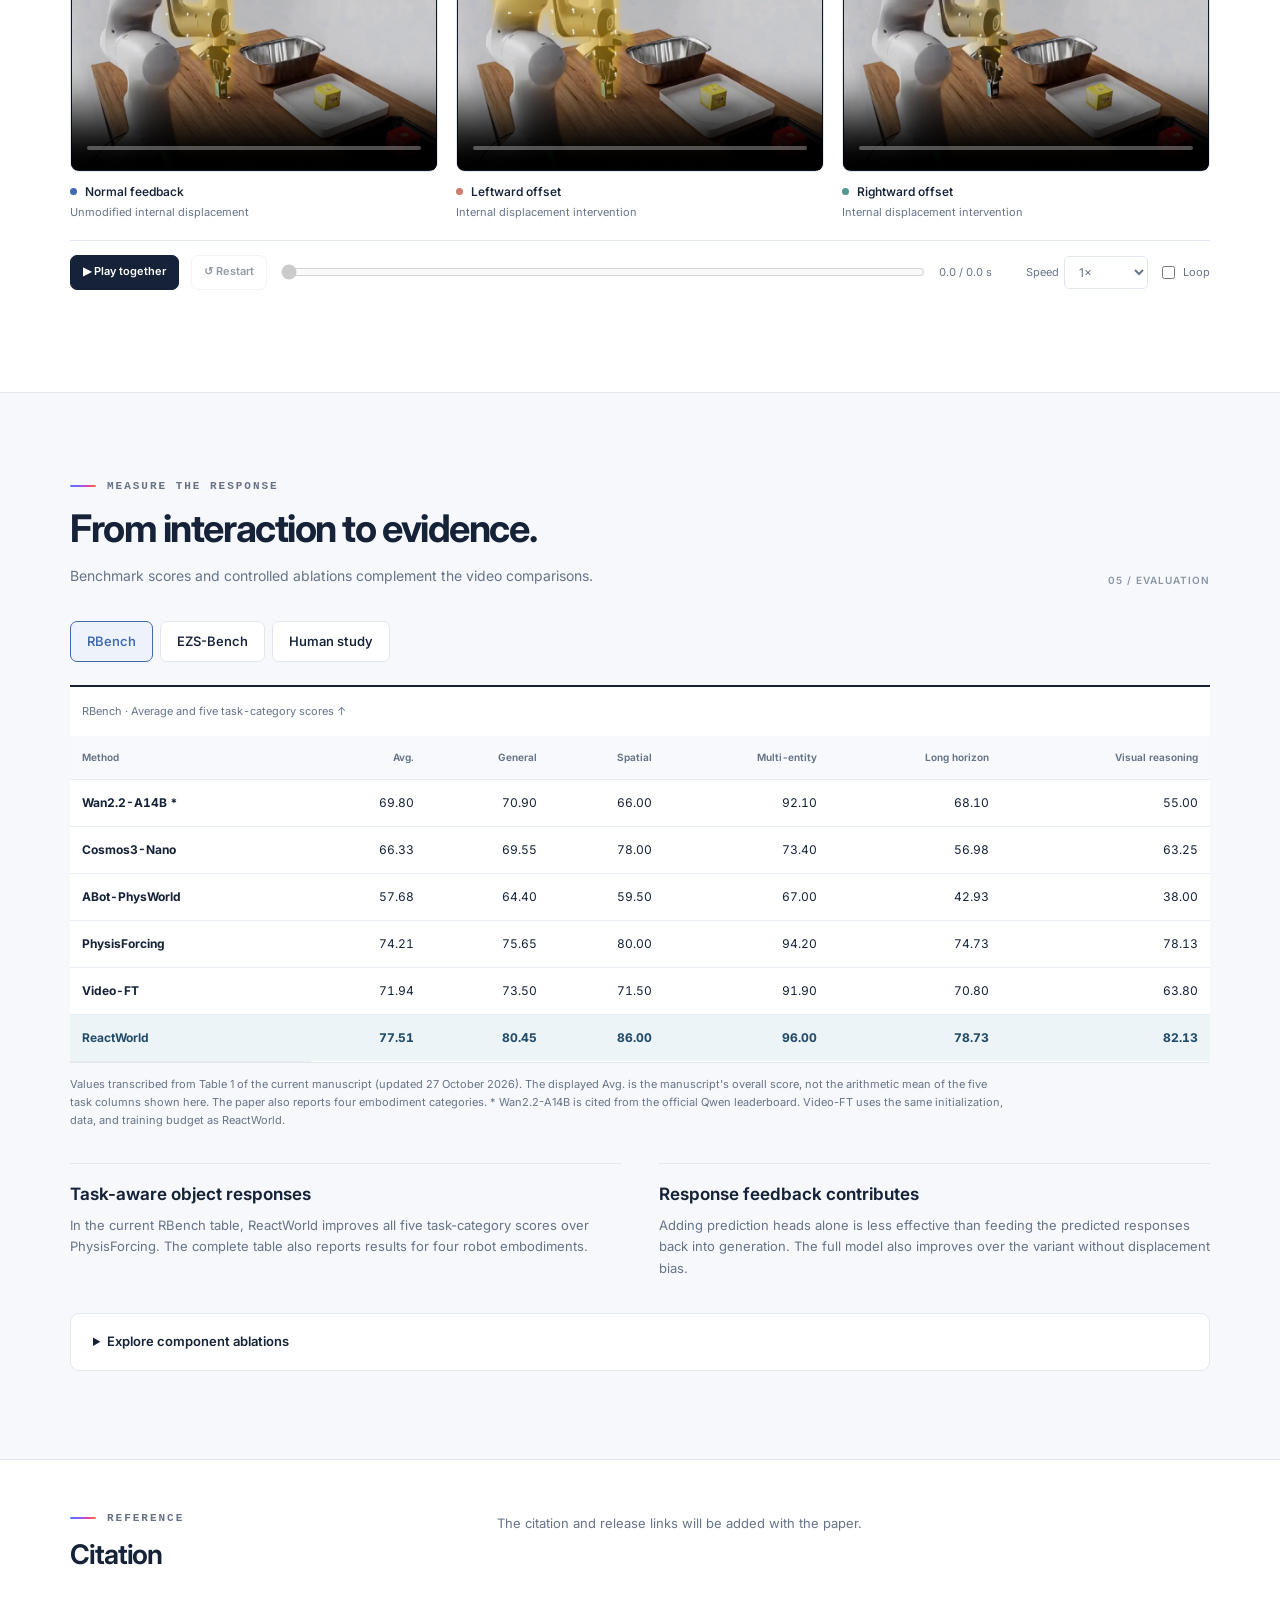
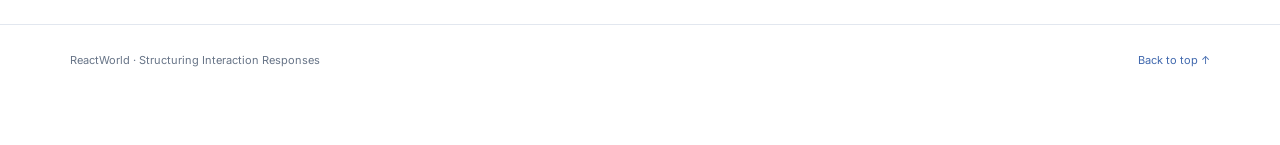
==== commit 581840d1: "Clarify first response case as folding a tablecloth" ====
--- a/index.html
+++ b/index.html
@@ -577,7 +577,7 @@
     {
       "key": "showcase_fold",
       "kind": "video",
-      "title": "Fold the cloth / Generated video",
+      "title": "Fold the tablecloth / Generated video",
       "path": "assets/videos/fold_gt.mp4",
       "poster": "assets/images/preview_fold_gt.webp"
     },
@@ -952,7 +952,7 @@
     {
       "key": "response_fold_future",
       "kind": "image",
-      "title": "Fold the cloth / Future response · static",
+      "title": "Fold the tablecloth / Future response · static",
       "path": "assets/images/web_fold_future.webp",
       "width": 832,
       "height": 480,
@@ -963,28 +963,28 @@
     {
       "key": "response_fold_roles",
       "kind": "video",
-      "title": "Fold the cloth / Interaction roles · dynamic",
+      "title": "Fold the tablecloth / Interaction roles · dynamic",
       "path": "assets/videos/fold_roles.mp4",
       "poster": "assets/images/preview_fold_roles.webp"
     },
     {
       "key": "response_fold_support",
       "kind": "video",
-      "title": "Fold the cloth / Motion support · dynamic",
+      "title": "Fold the tablecloth / Motion support · dynamic",
       "path": "assets/videos/fold_support.mp4",
       "poster": "assets/images/preview_fold_support.webp"
     },
     {
       "key": "response_fold_displacement",
       "kind": "video",
-      "title": "Fold the cloth / Displacement · dynamic",
+      "title": "Fold the tablecloth / Displacement · dynamic",
       "path": "assets/videos/fold_displacement.mp4",
       "poster": "assets/images/preview_fold_displacement.webp"
     },
     {
       "key": "response_fold_combined",
       "kind": "video",
-      "title": "Fold the cloth / Response visualizations · combined R/S/D",
+      "title": "Fold the tablecloth / Response visualizations · combined R/S/D",
       "path": "assets/videos/fold_combined.mp4",
       "poster": "assets/images/preview_fold_combined.webp"
     },
@@ -1783,8 +1783,8 @@
   "responseCases": [
     {
       "id": "fold",
-      "title": "Fold the cloth",
-      "tabLabel": "Fold the cloth",
+      "title": "Fold the tablecloth",
+      "tabLabel": "Fold the tablecloth",
       "description": "",
       "rgb": "showcase_fold",
       "videoSource": "generated",
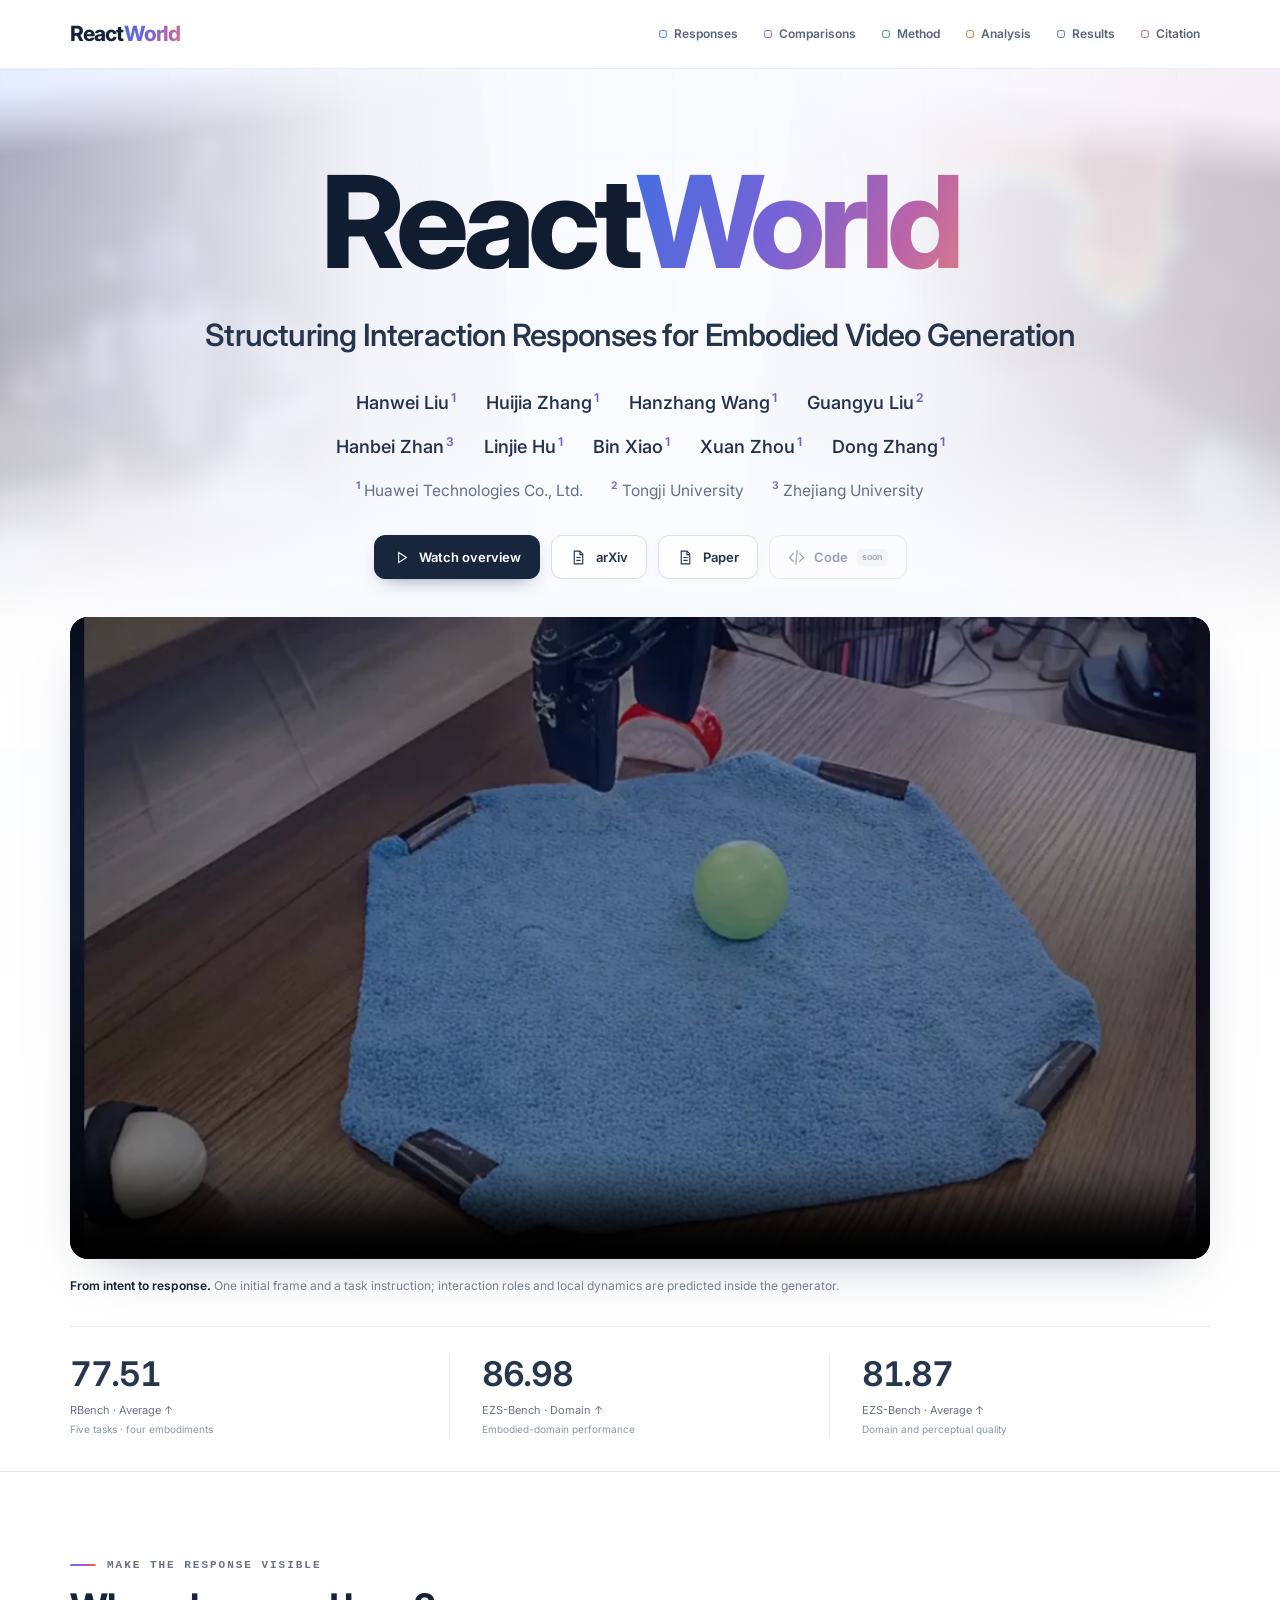
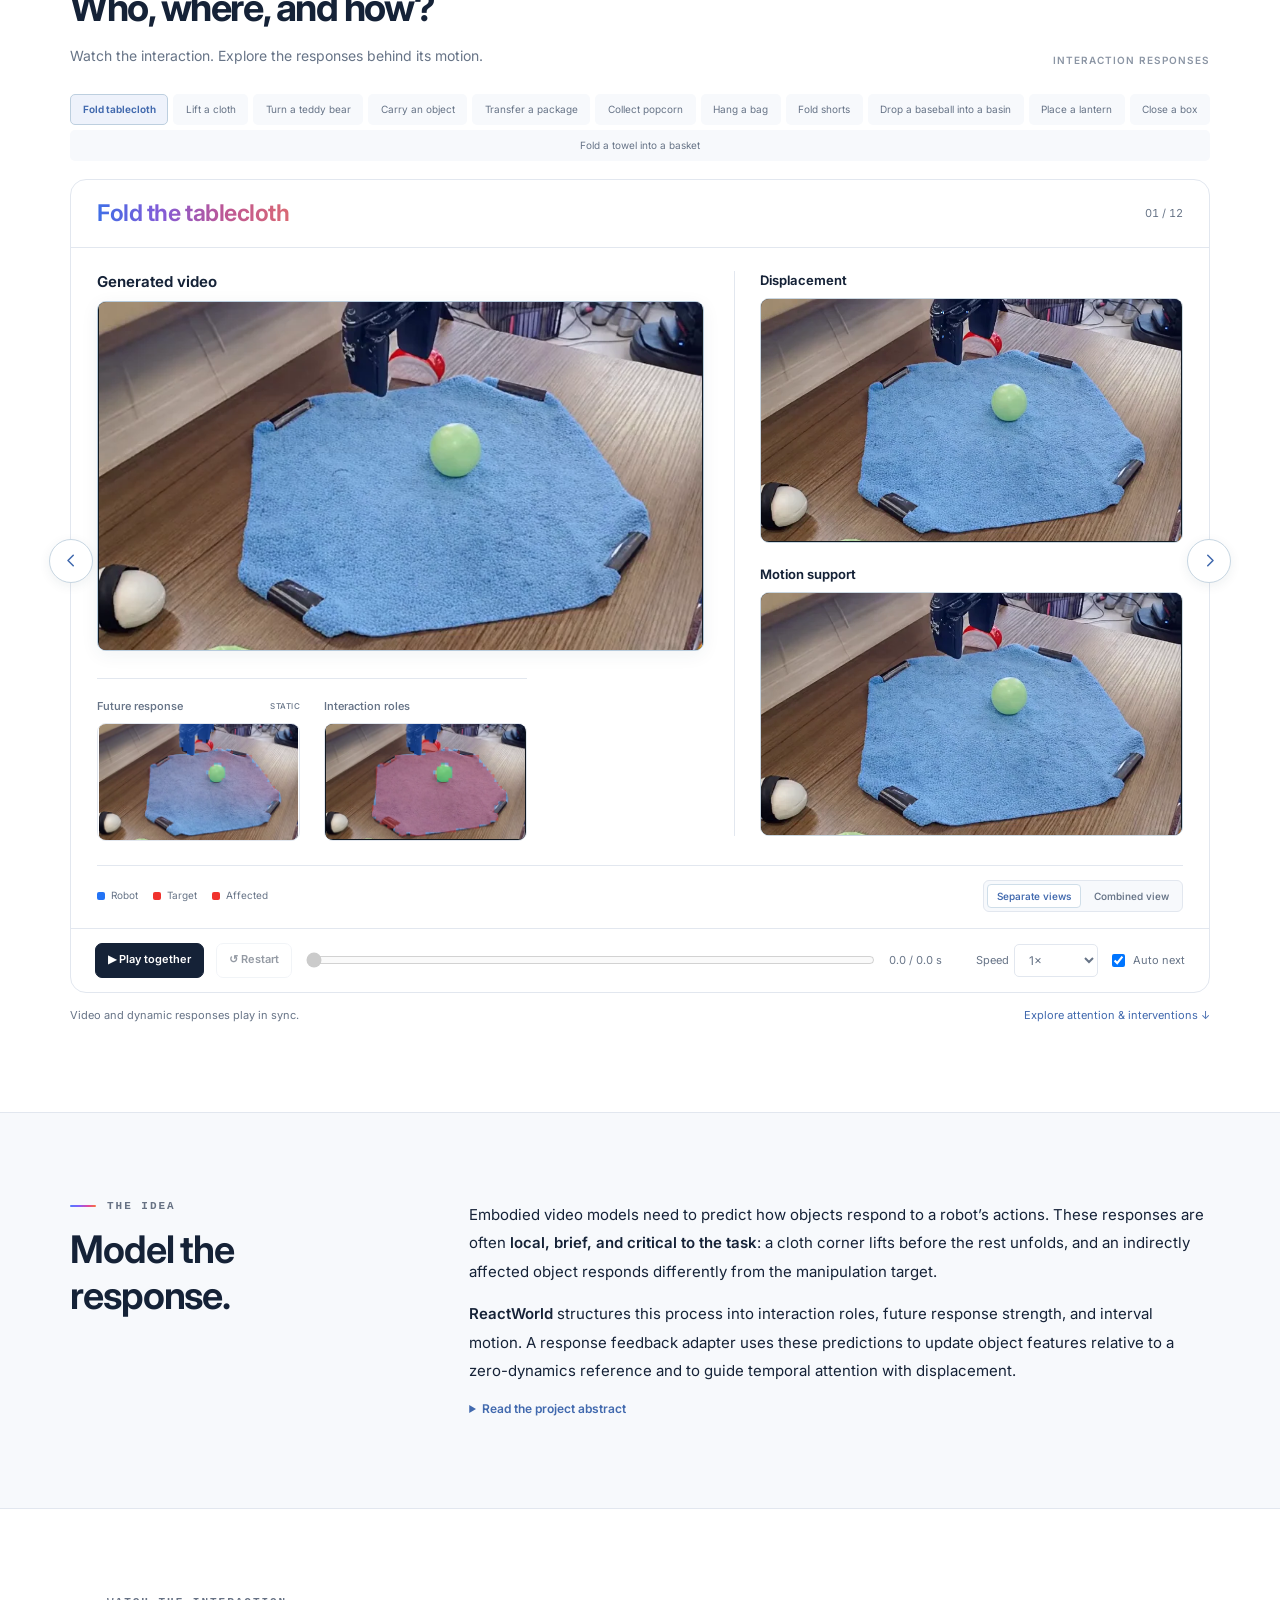
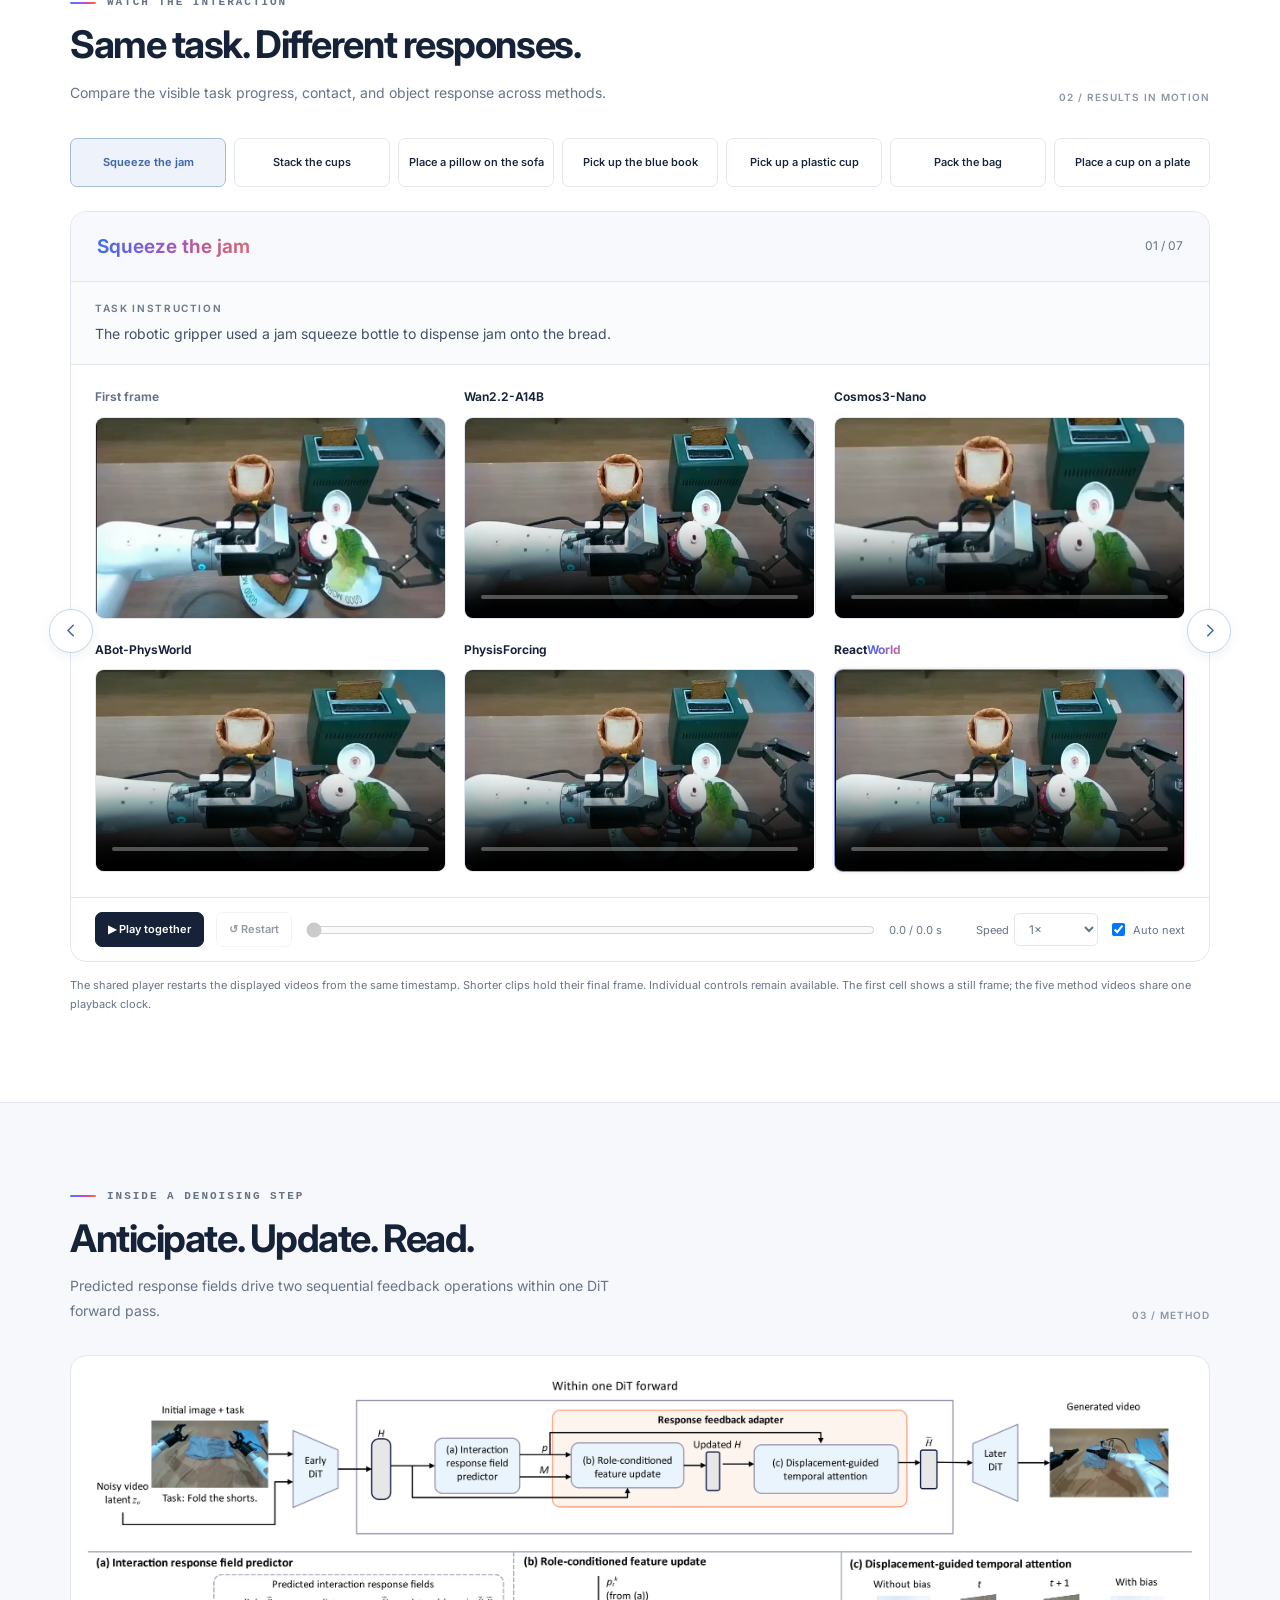
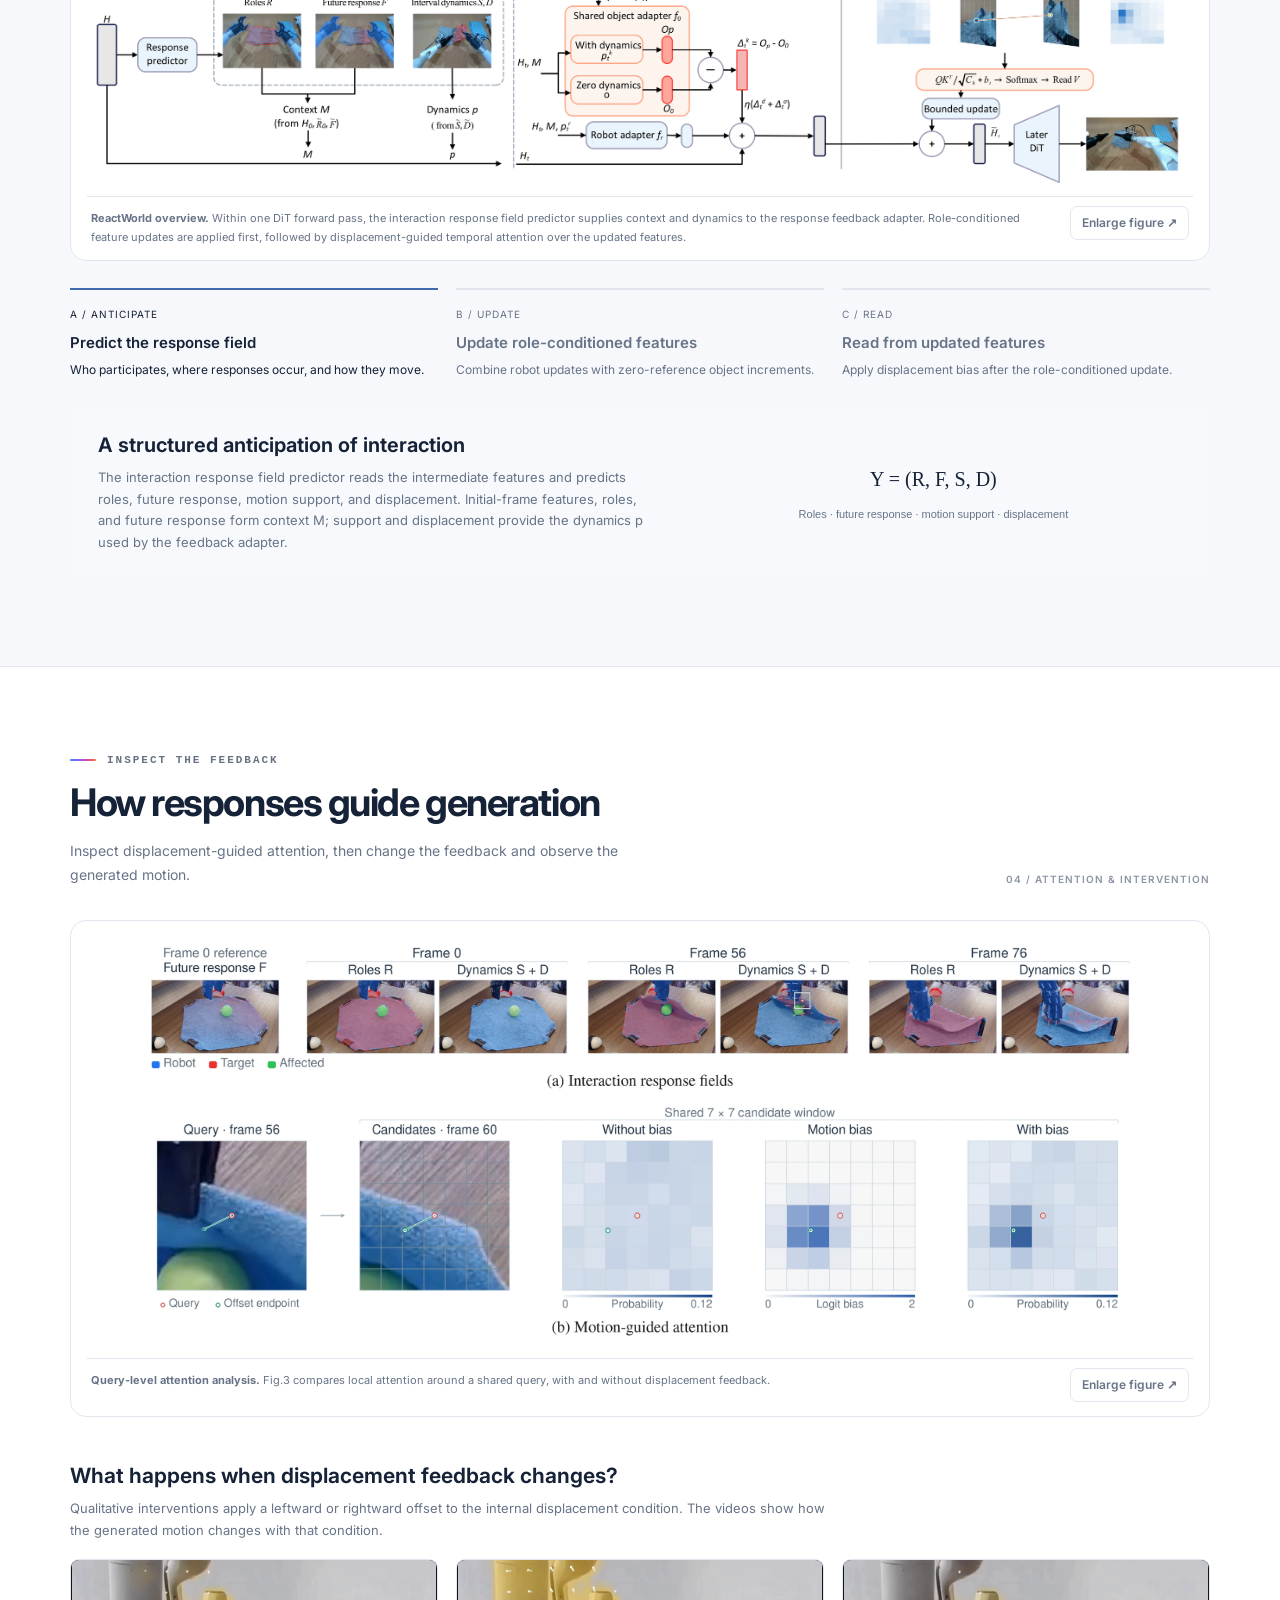
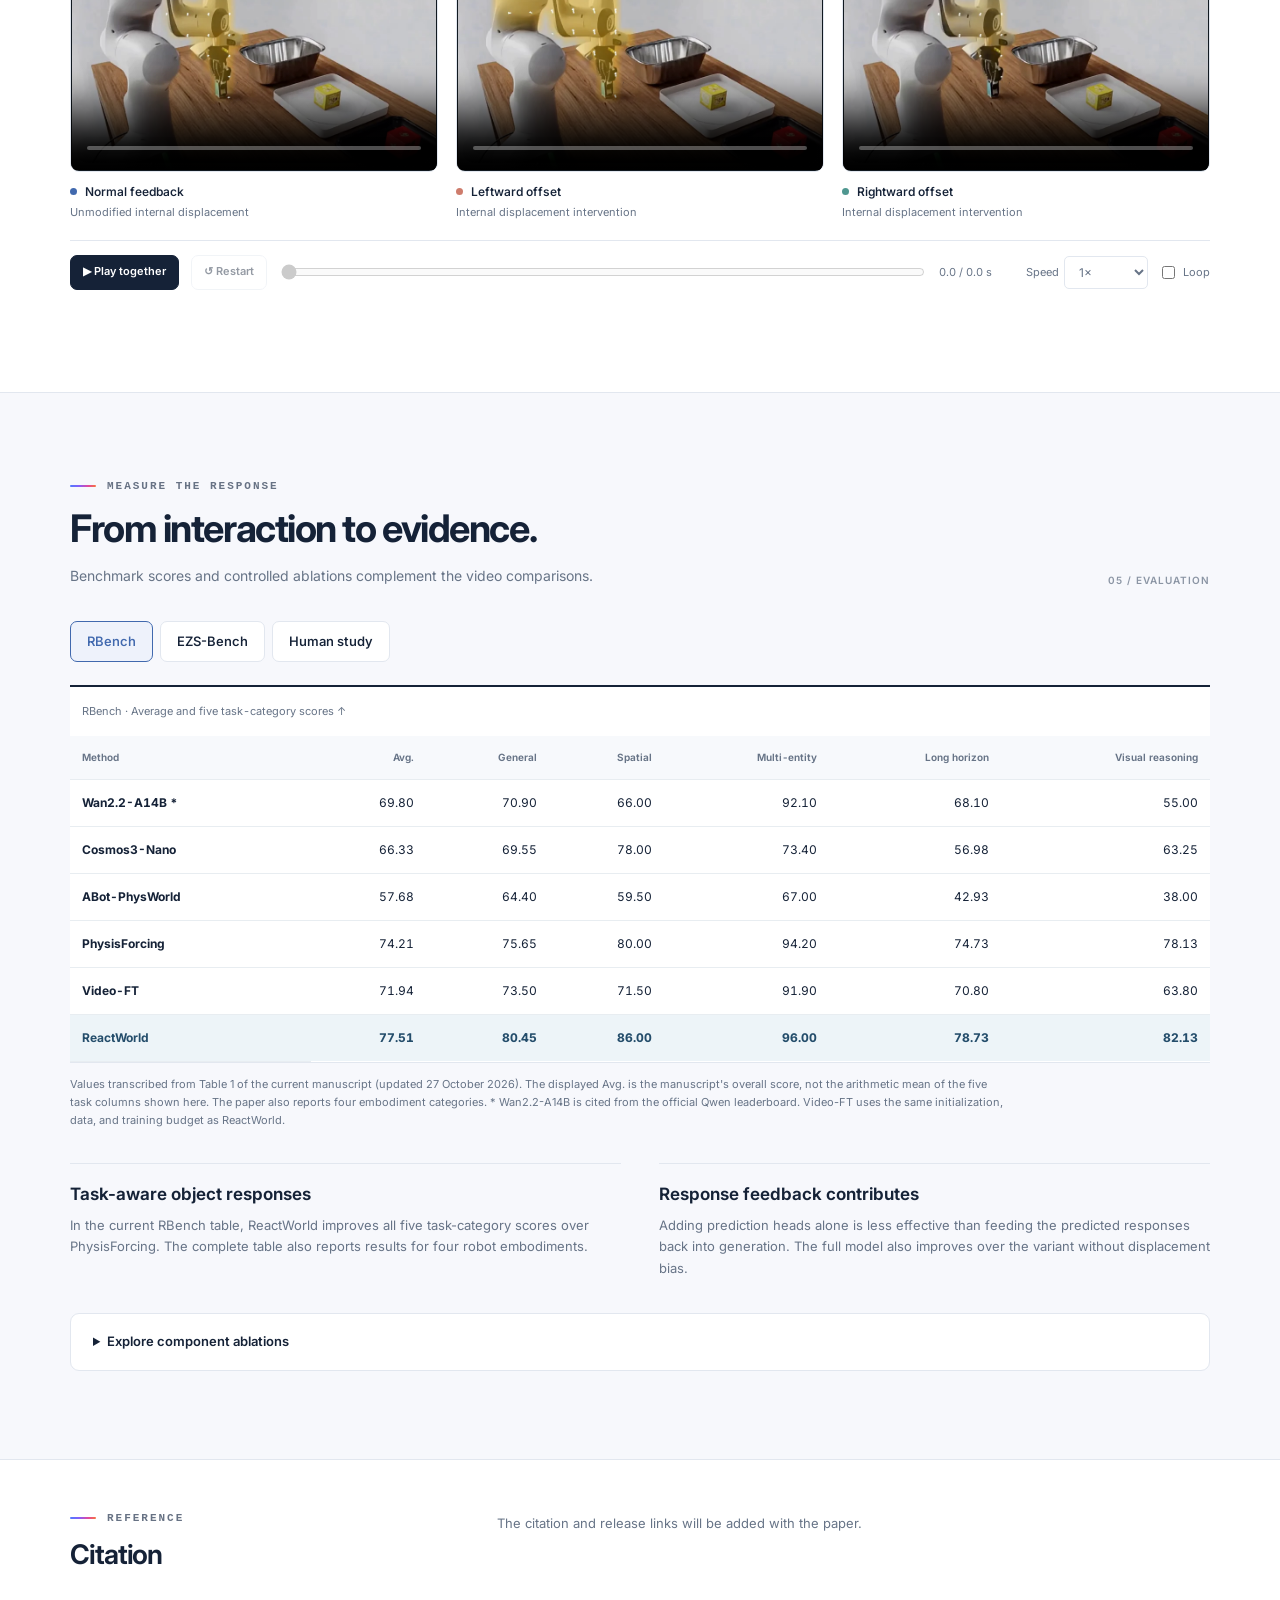
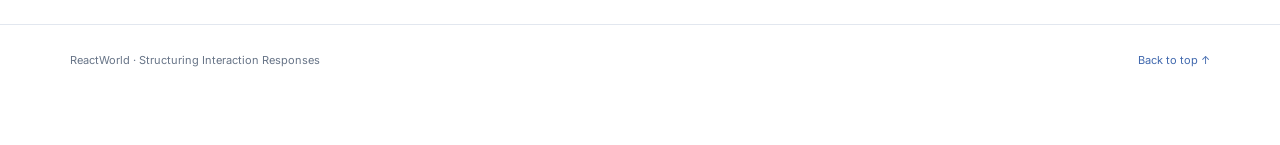
==== commit 856d8034: "Replace Explore examples button with arXiv link" ====
--- a/index.html
+++ b/index.html
@@ -2512,7 +2512,7 @@
         node.innerHTML=icons[item[0]]+item[1]+(!url?' <span class="quiet" style="font-size:10px">soon</span>':"");$("resource-links").appendChild(node);
       });
       var demo=document.createElement("a");demo.className="btn primary";demo.href="#overview";demo.innerHTML=iconPlay+"Watch overview";$("resource-links").prepend(demo);
-      var examples=document.createElement("a");examples.className="btn";examples.href="#responses";examples.textContent="Explore examples ↓";demo.after(examples);
+      var arxiv=document.createElement("a");arxiv.className="btn";arxiv.href="https://arxiv.org/abs/2611.06120";arxiv.target="_blank";arxiv.rel="noopener noreferrer";arxiv.innerHTML=icons.paper+"arXiv";demo.after(arxiv);
       var citation=SITE.citation||"";$("citation-text").textContent=citation;$("citation-text").hidden=!citation;$("copy-citation").hidden=!citation;$("citation-pending").hidden=!!citation;
       $("preview-label").hidden=!SITE.showLocalTools;
       $("local-tools").hidden=!SITE.showLocalTools;
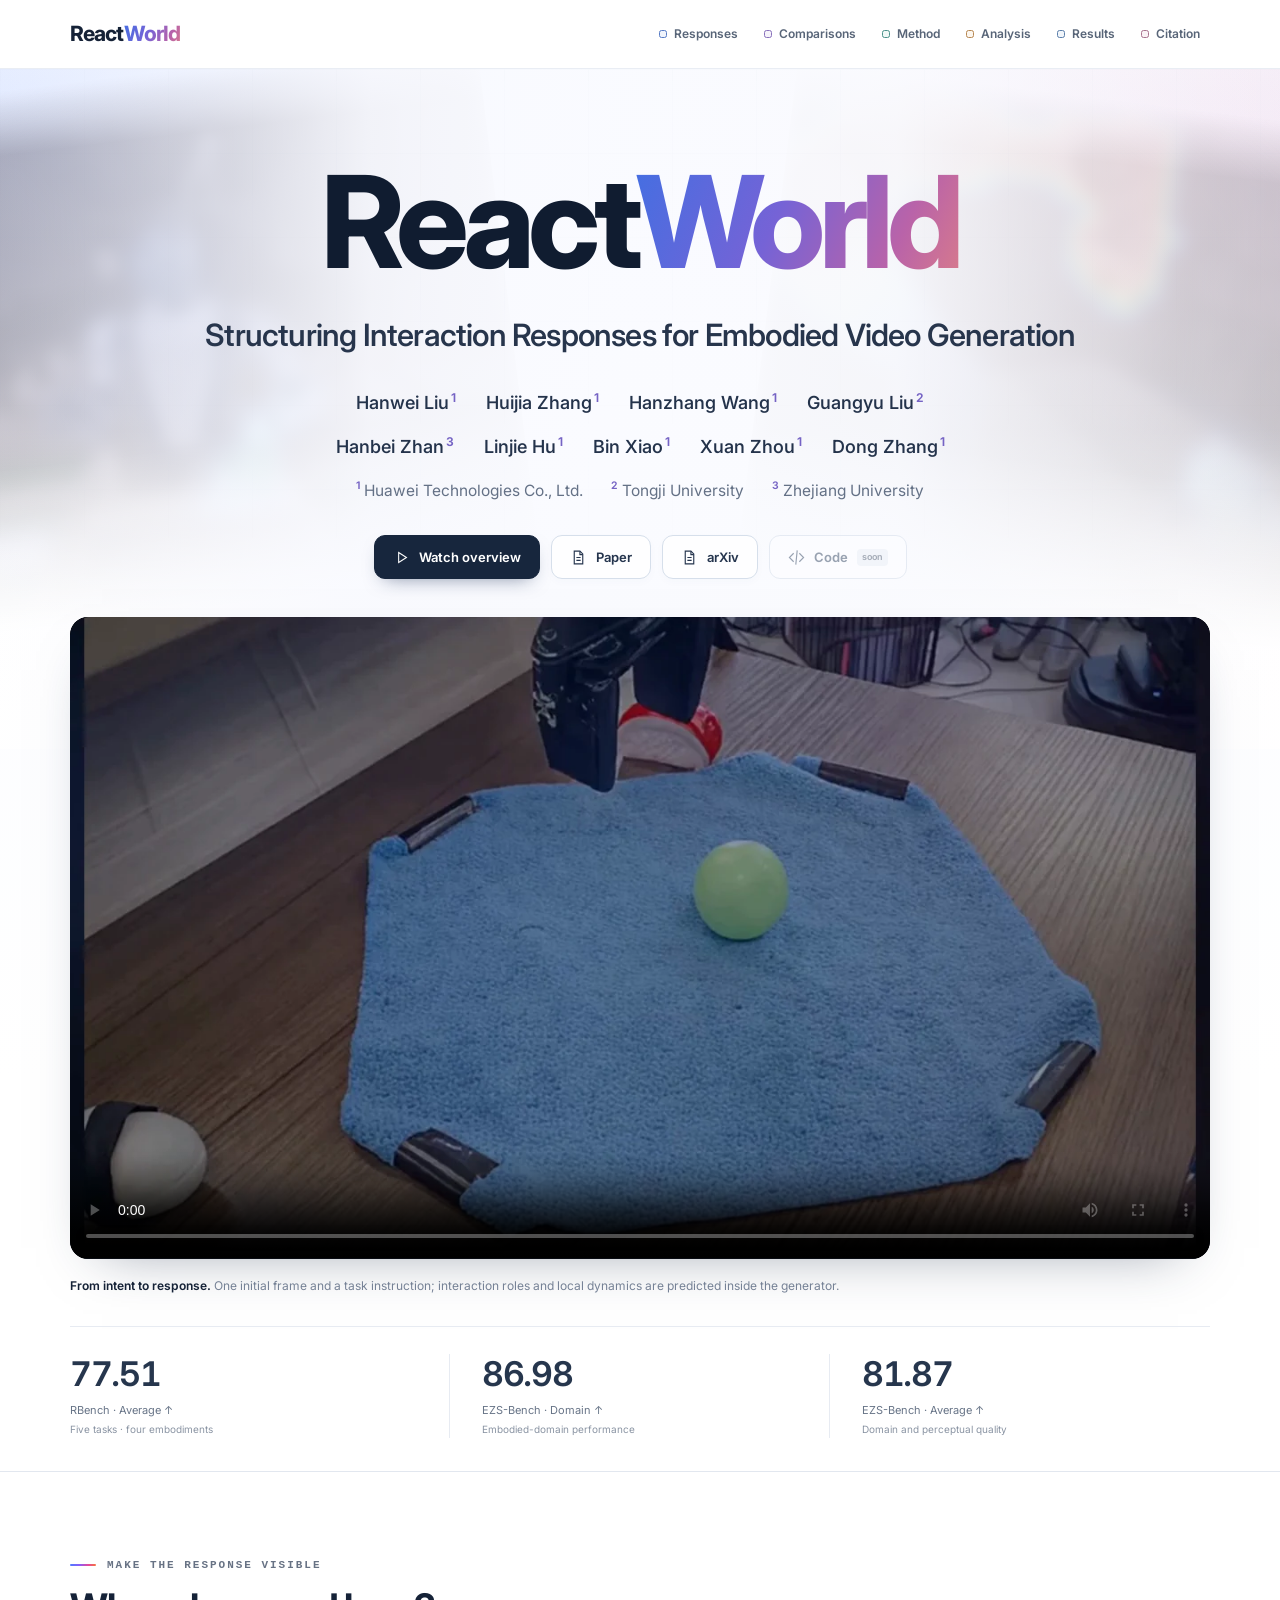
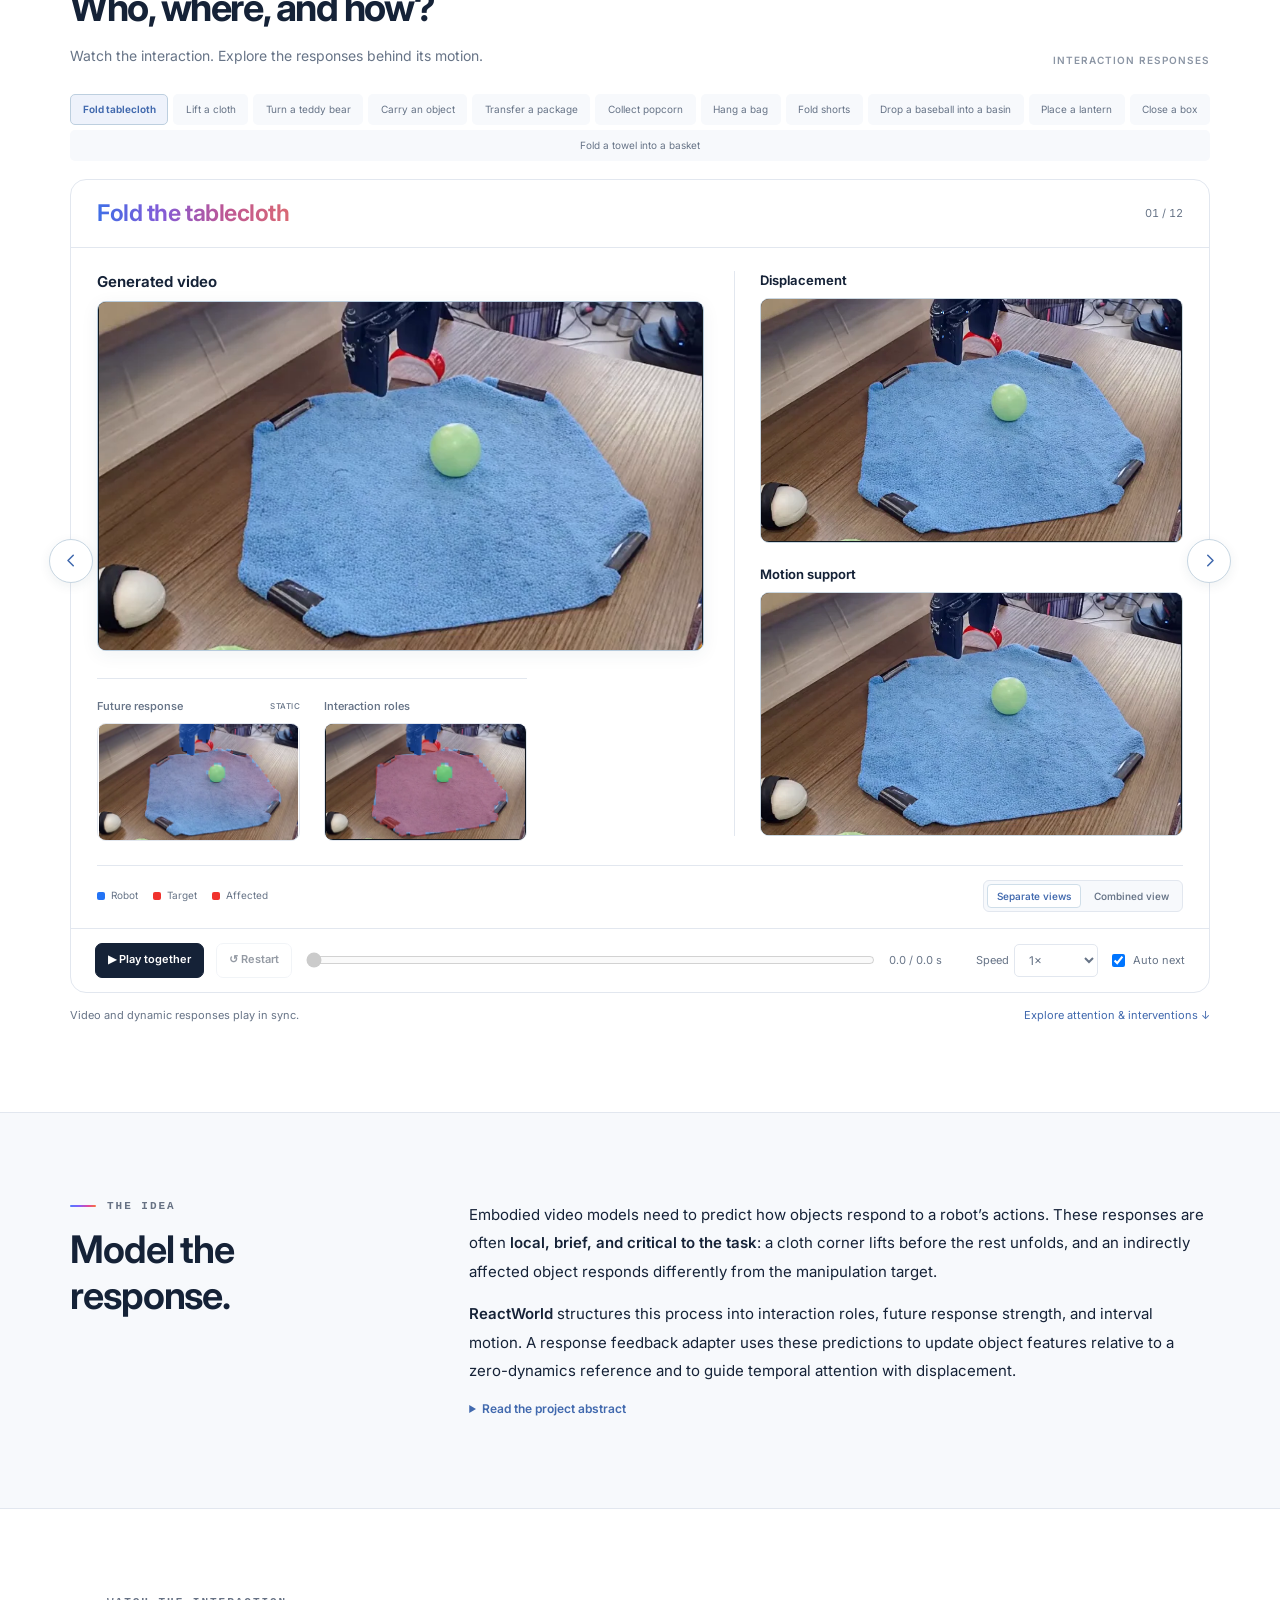
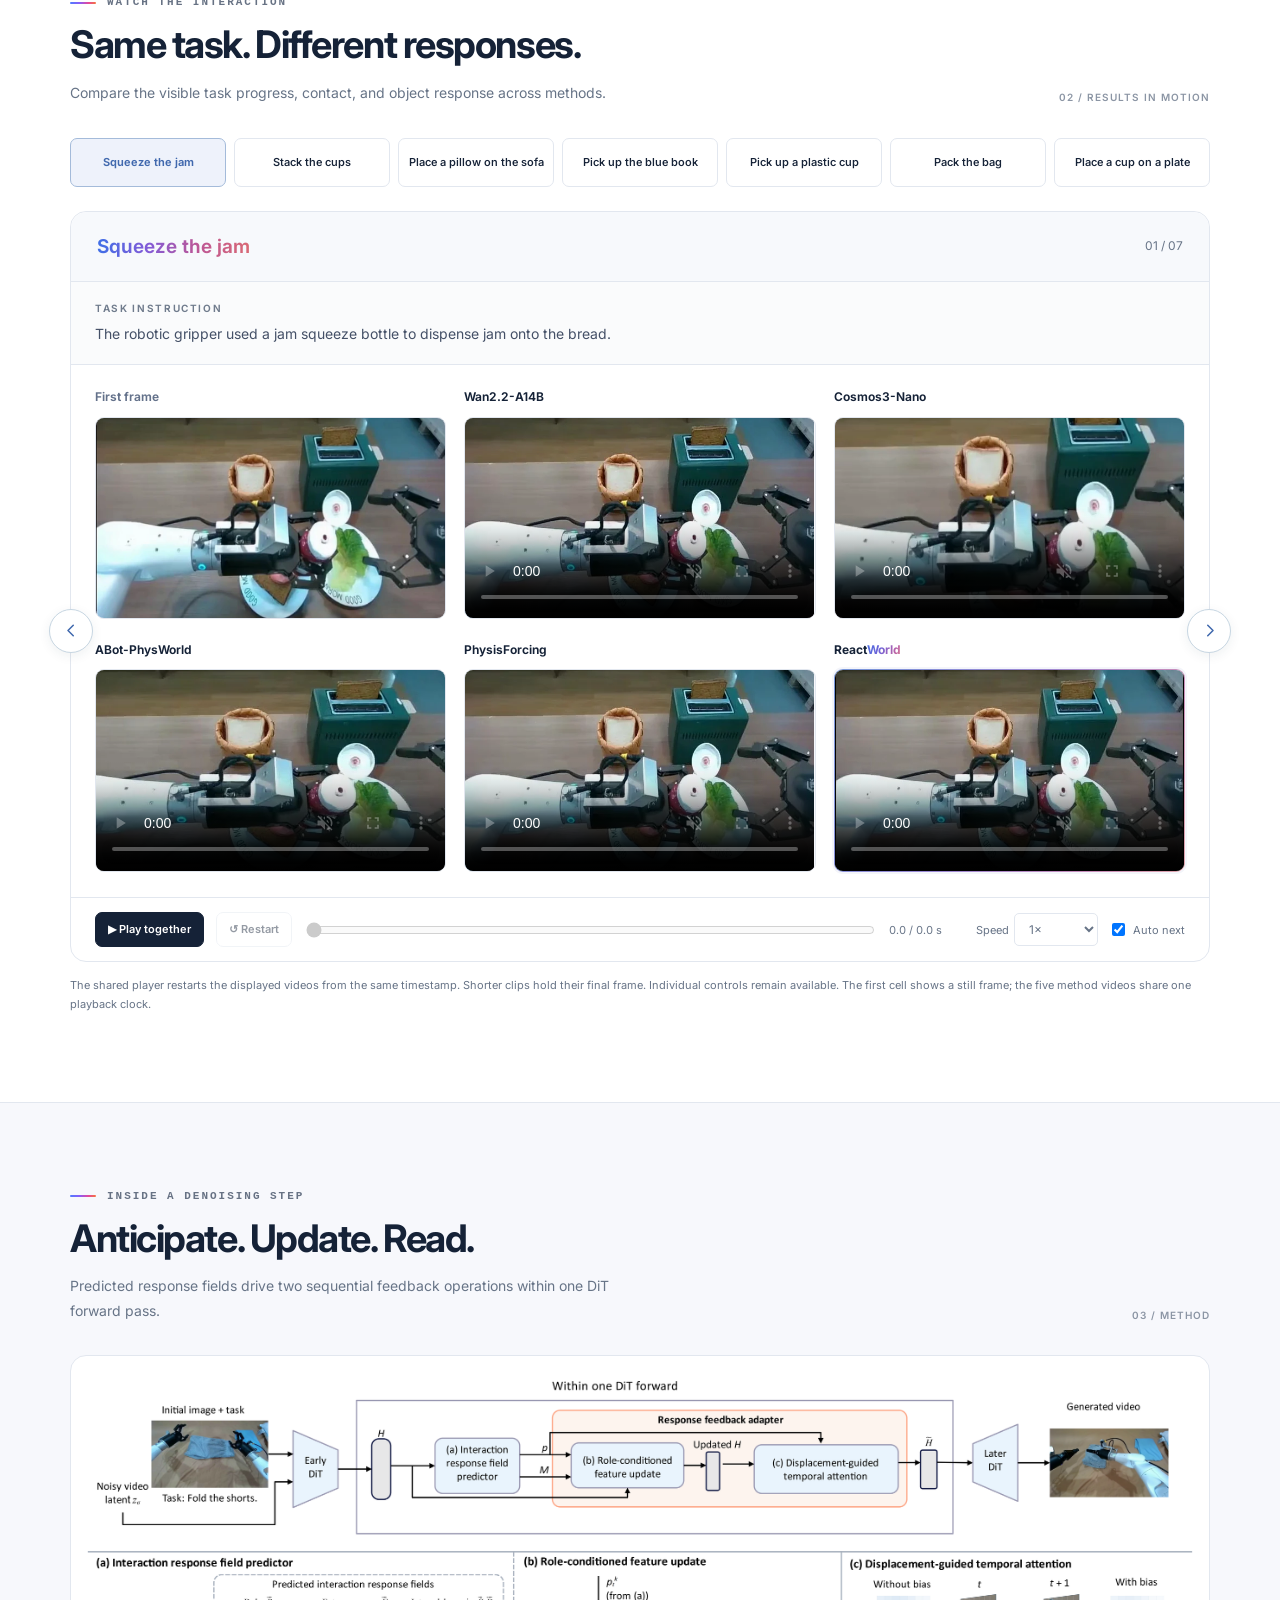
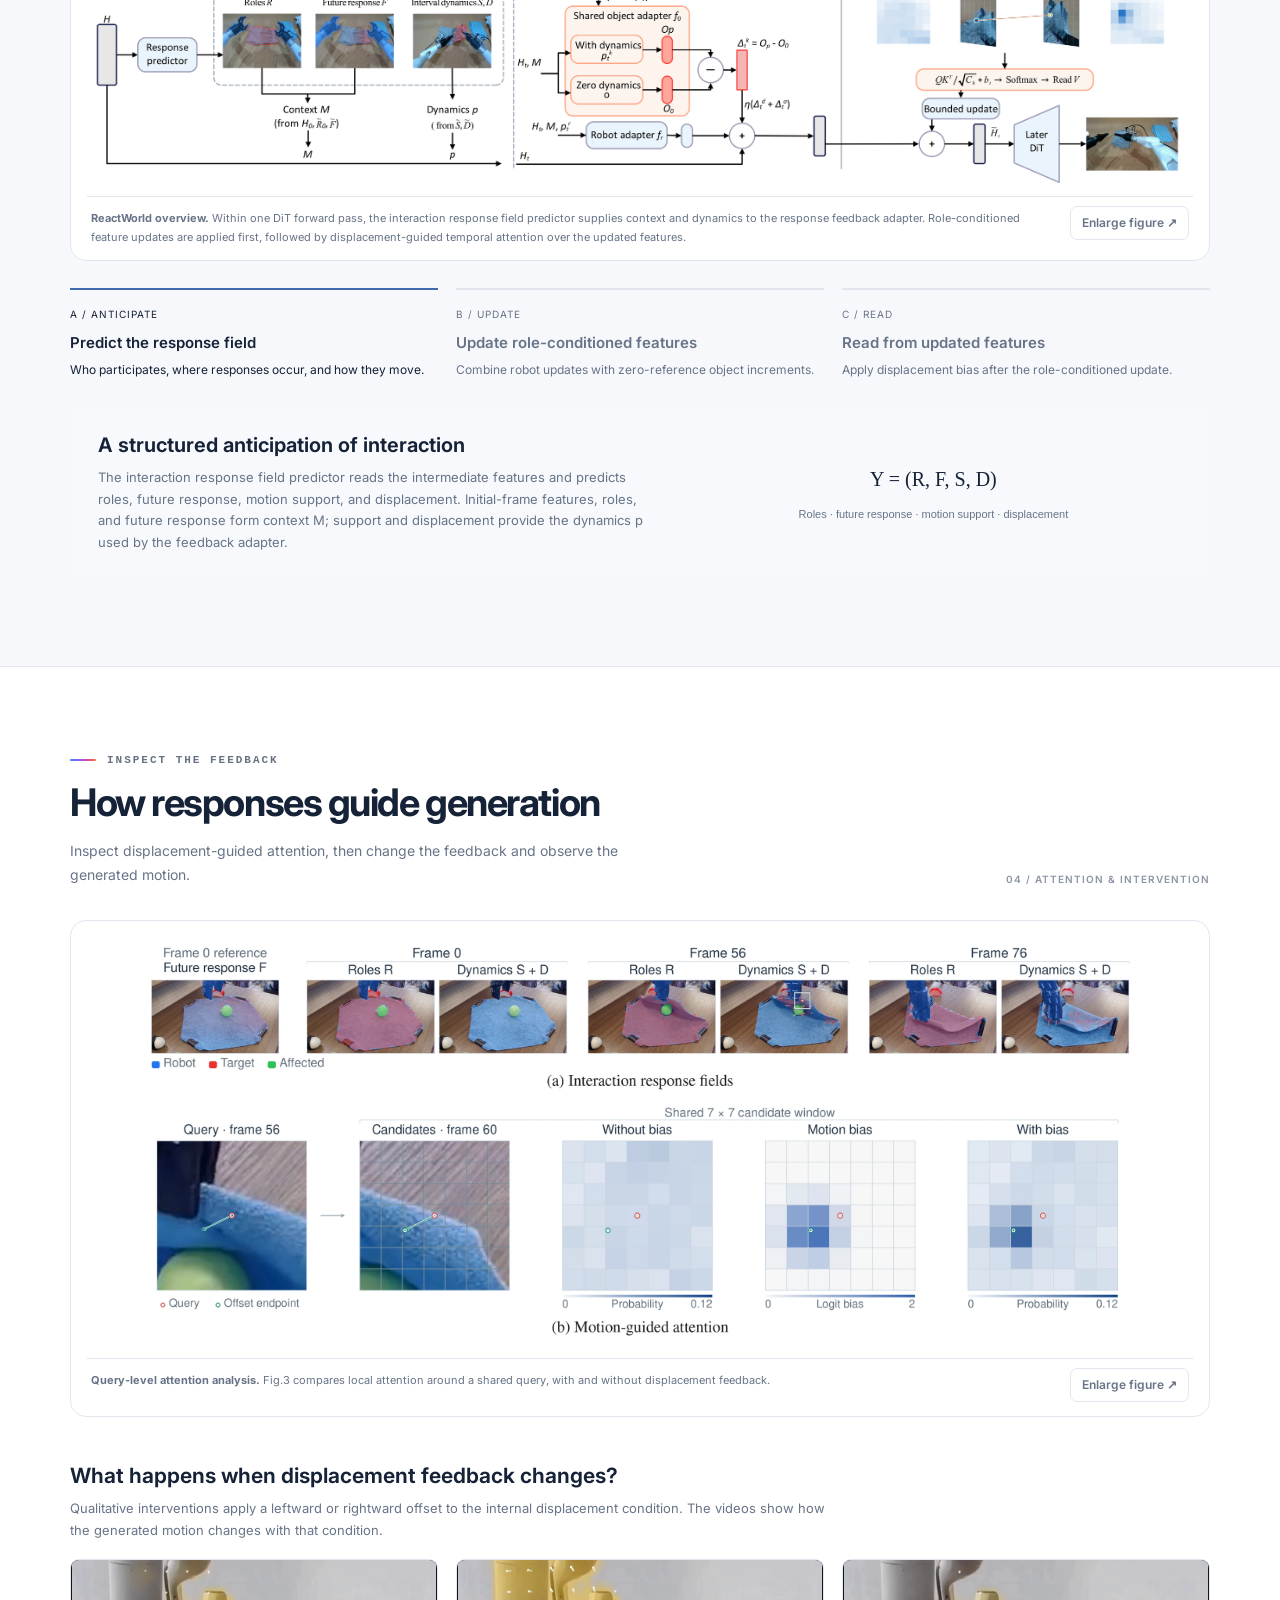
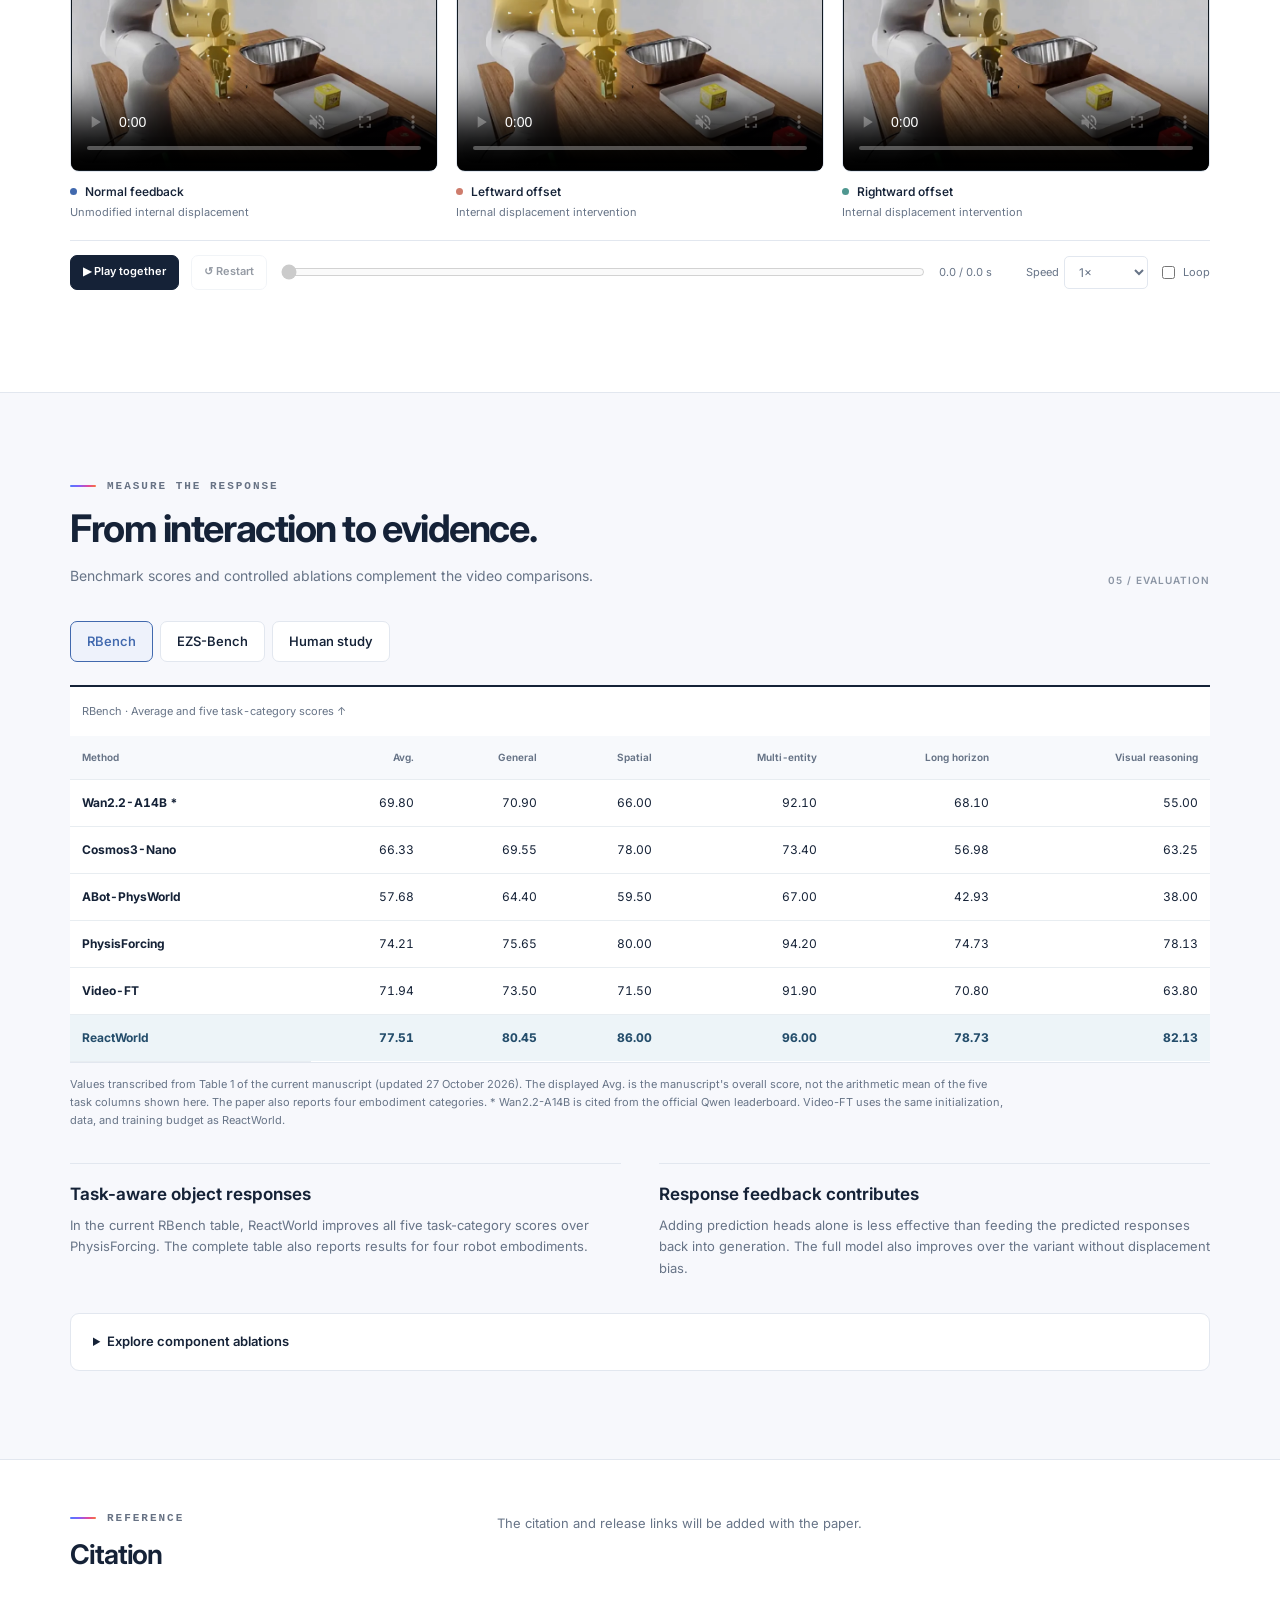
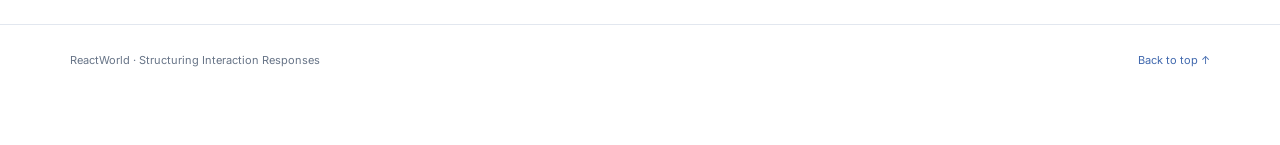
==== commit bd49e72d: "Place Paper before arXiv on homepage" ====
--- a/index.html
+++ b/index.html
@@ -2512,7 +2512,7 @@
         node.innerHTML=icons[item[0]]+item[1]+(!url?' <span class="quiet" style="font-size:10px">soon</span>':"");$("resource-links").appendChild(node);
       });
       var demo=document.createElement("a");demo.className="btn primary";demo.href="#overview";demo.innerHTML=iconPlay+"Watch overview";$("resource-links").prepend(demo);
-      var arxiv=document.createElement("a");arxiv.className="btn";arxiv.href="https://arxiv.org/abs/2611.06120";arxiv.target="_blank";arxiv.rel="noopener noreferrer";arxiv.innerHTML=icons.paper+"arXiv";demo.after(arxiv);
+      var arxiv=document.createElement("a");arxiv.className="btn";arxiv.href="https://arxiv.org/abs/2611.06120";arxiv.target="_blank";arxiv.rel="noopener noreferrer";arxiv.innerHTML=icons.paper+"arXiv";$("resource-links").querySelector("a.btn:not(.primary)").after(arxiv);
       var citation=SITE.citation||"";$("citation-text").textContent=citation;$("citation-text").hidden=!citation;$("copy-citation").hidden=!citation;$("citation-pending").hidden=!!citation;
       $("preview-label").hidden=!SITE.showLocalTools;
       $("local-tools").hidden=!SITE.showLocalTools;
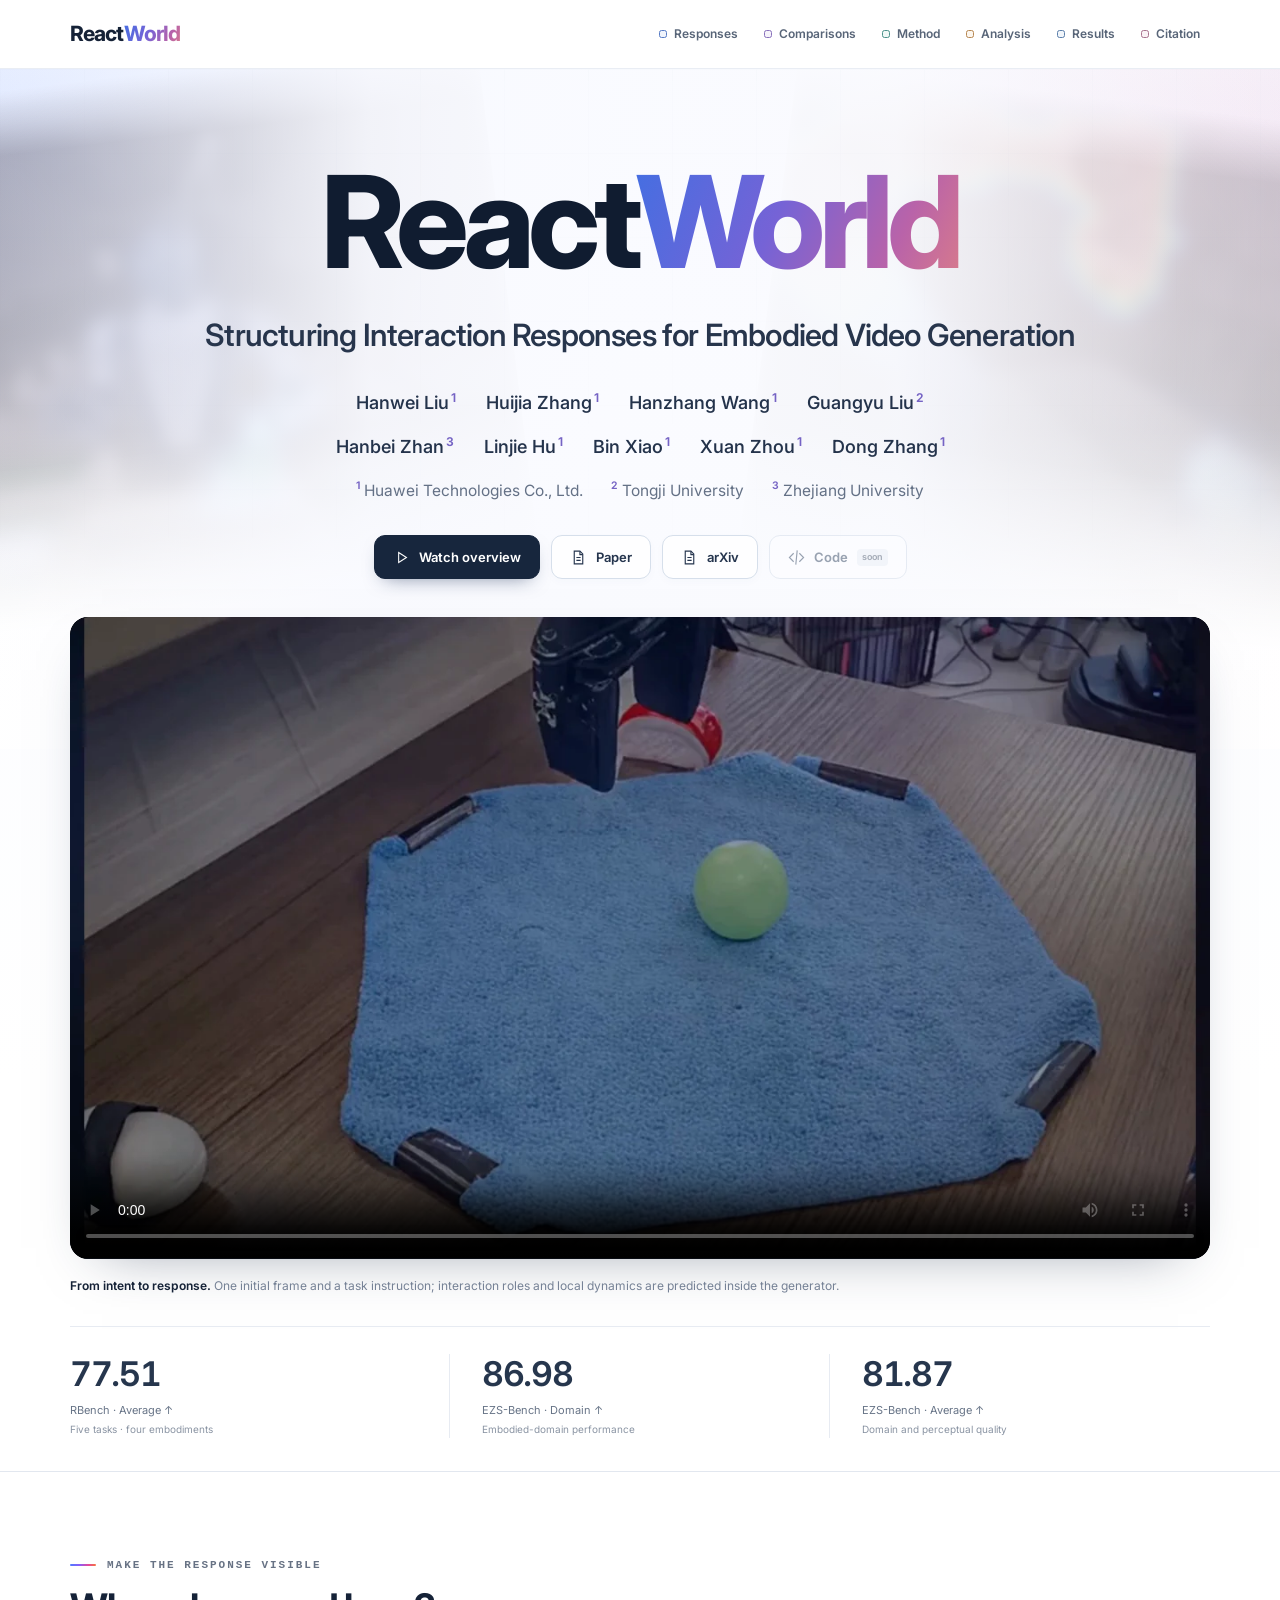
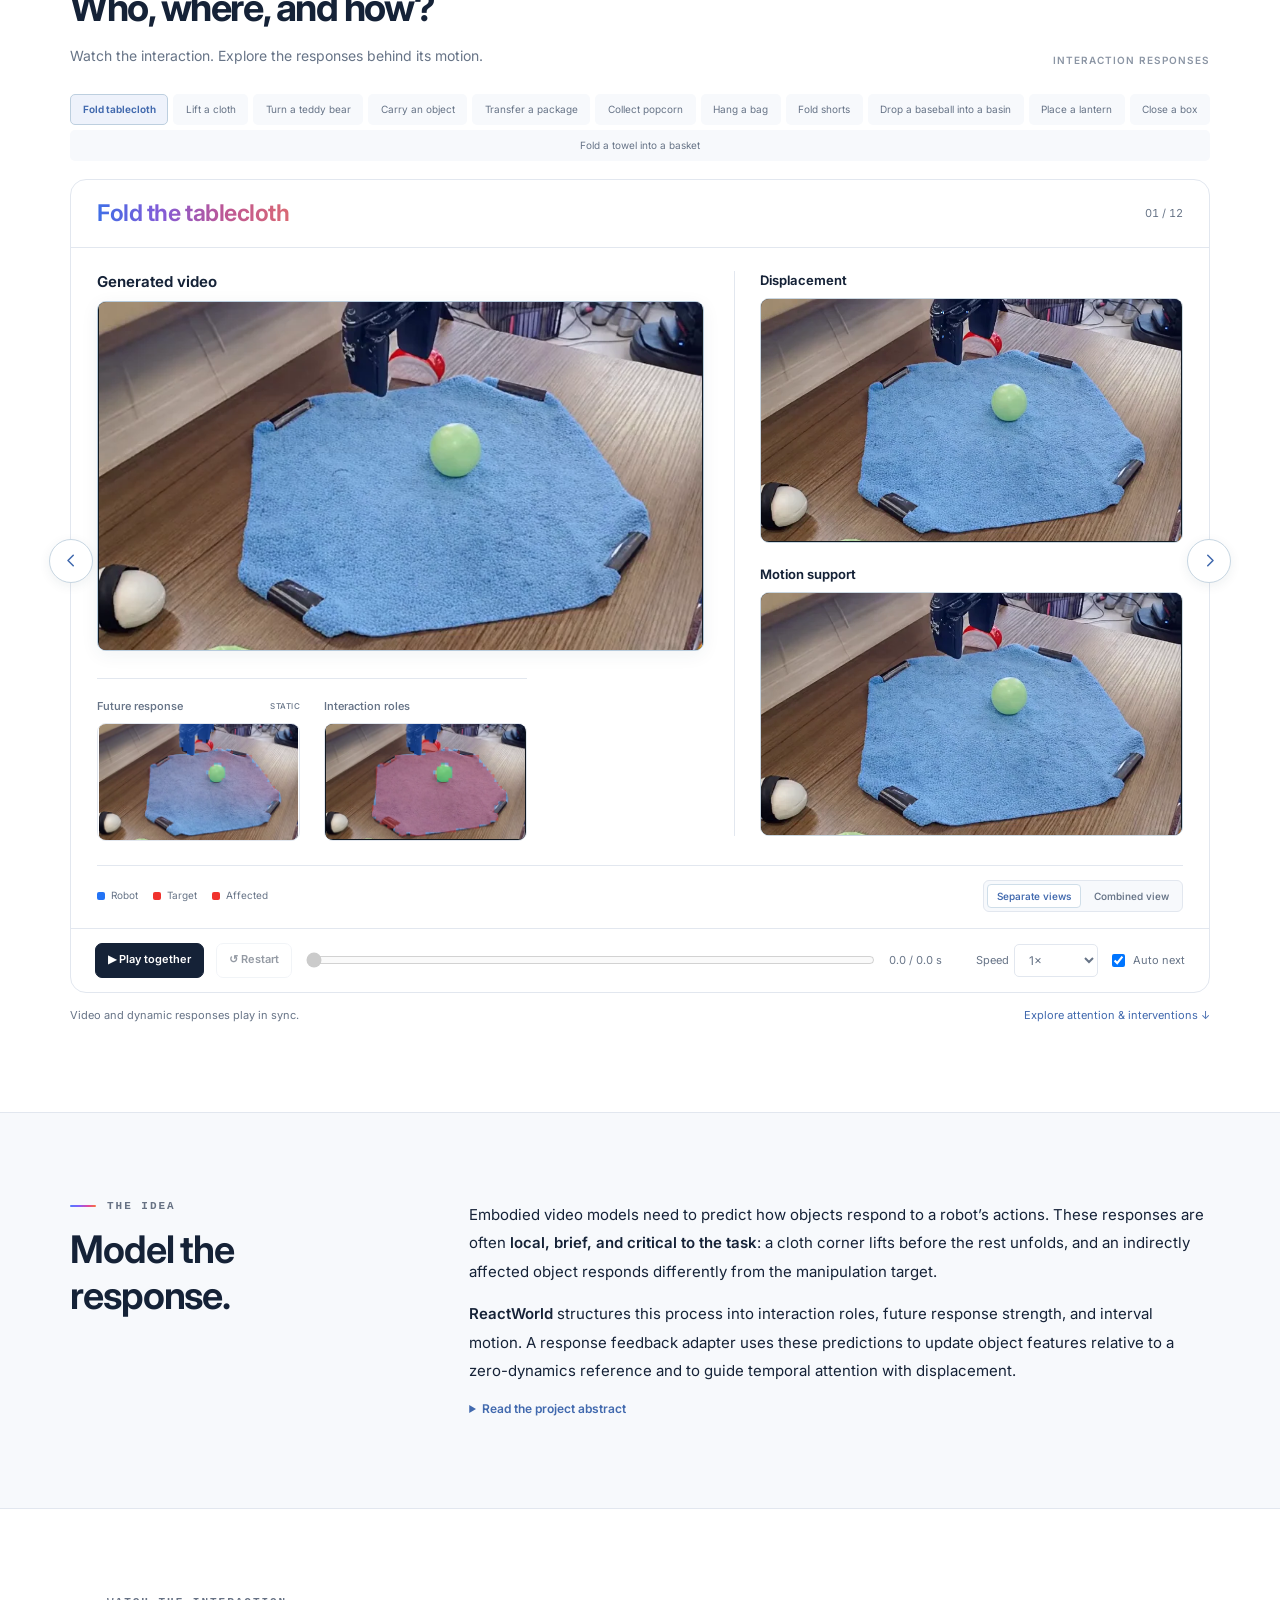
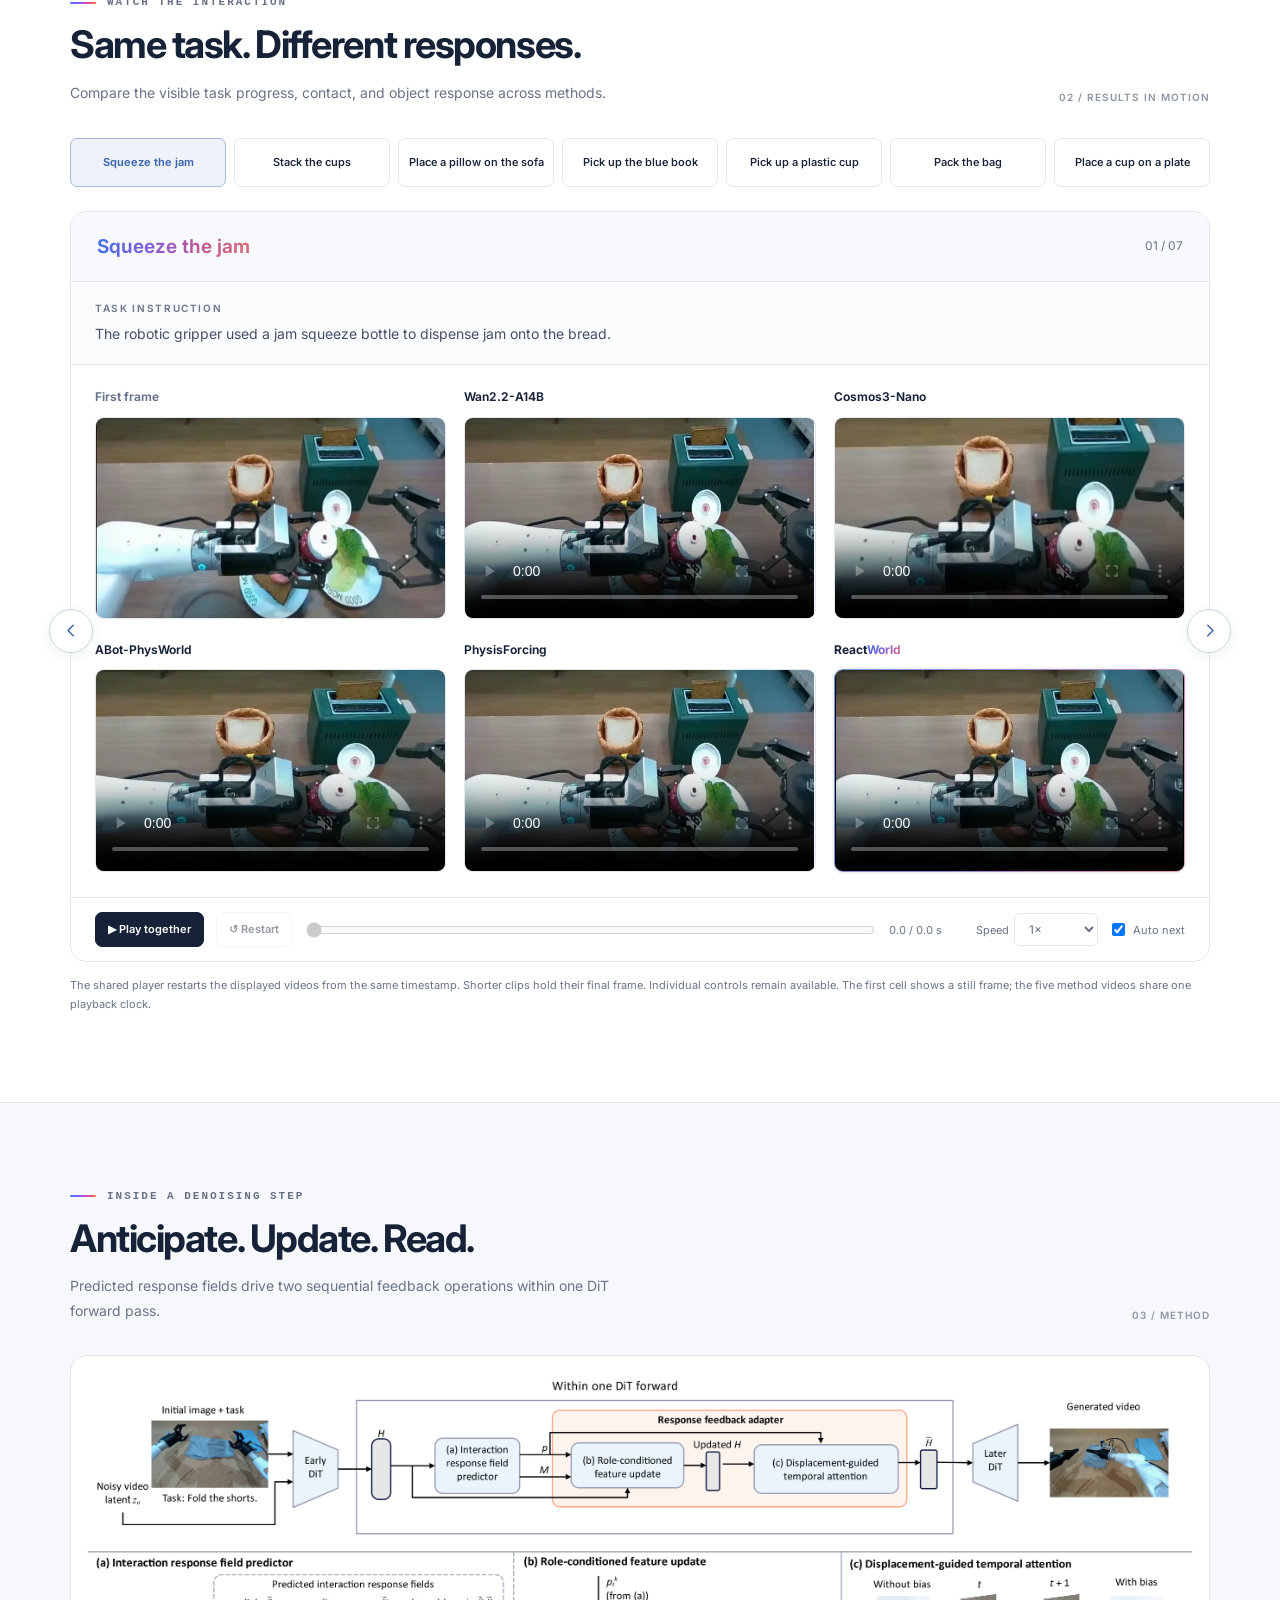
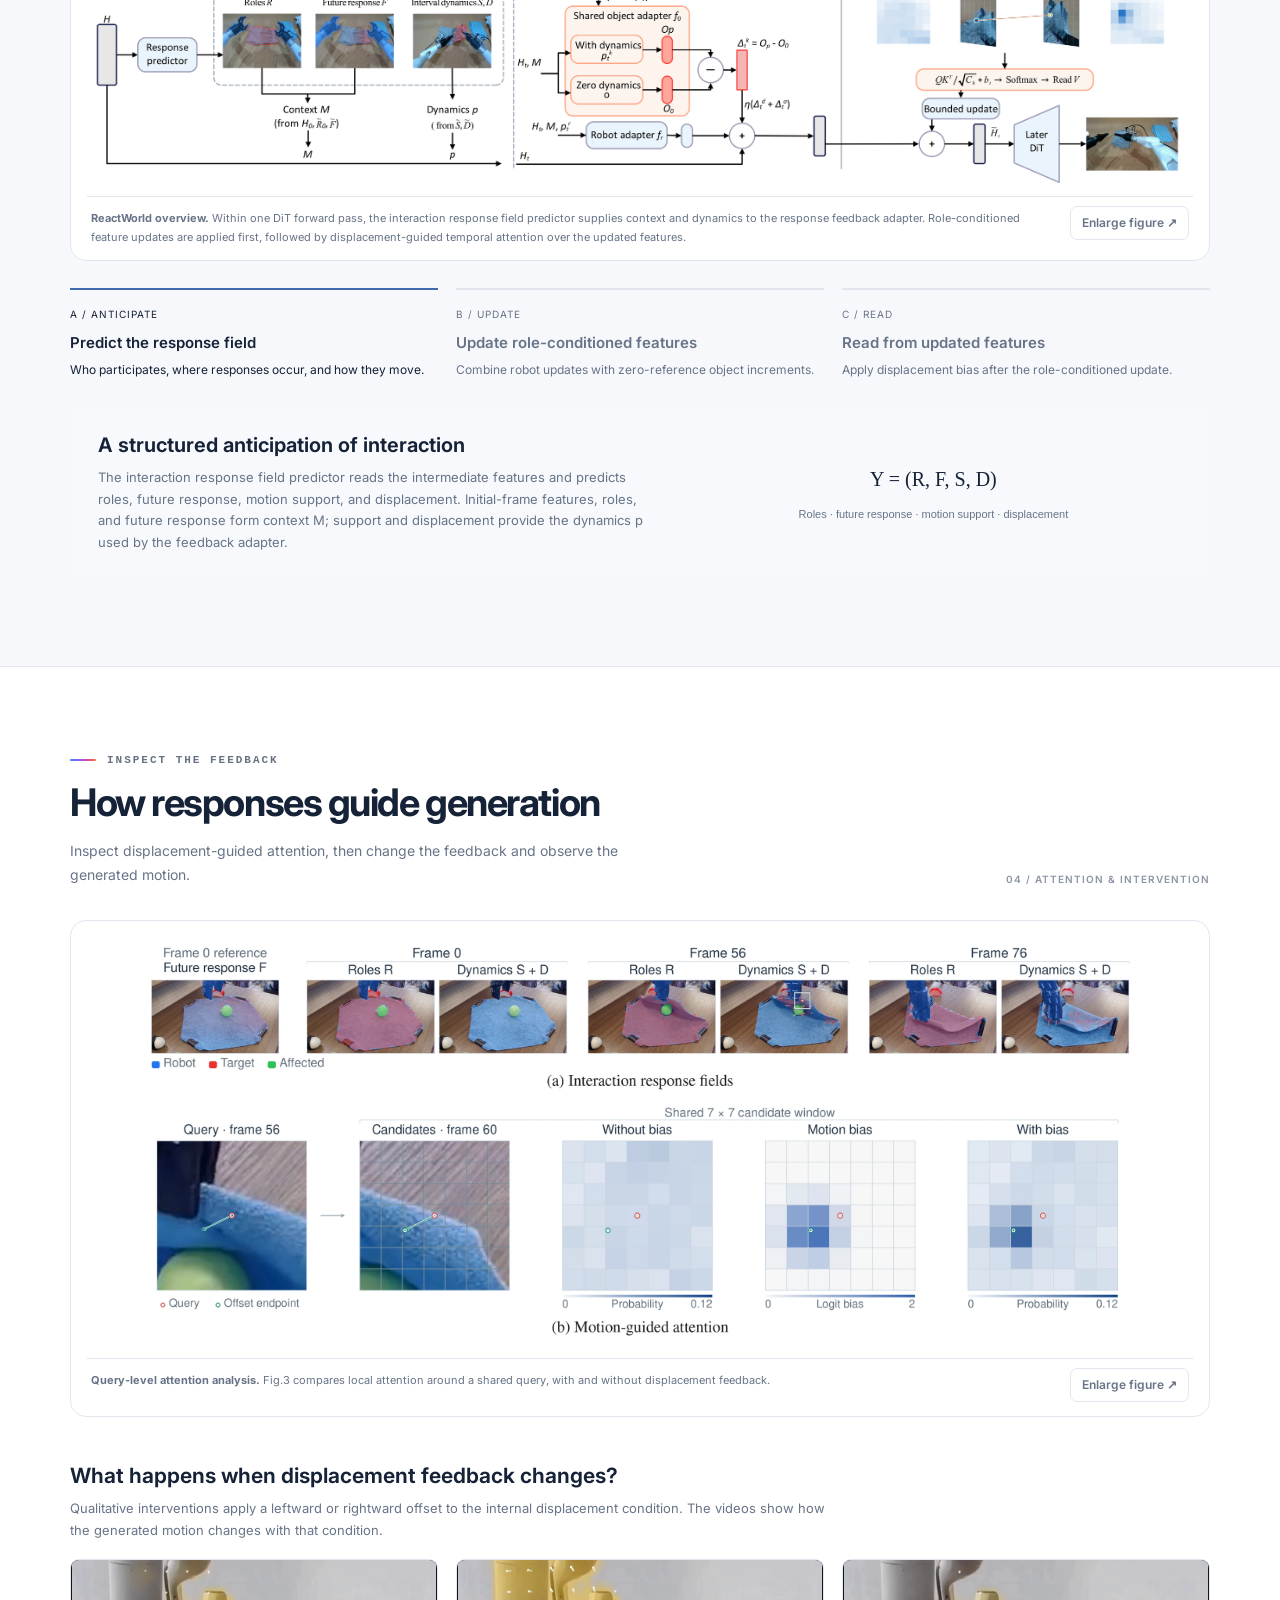
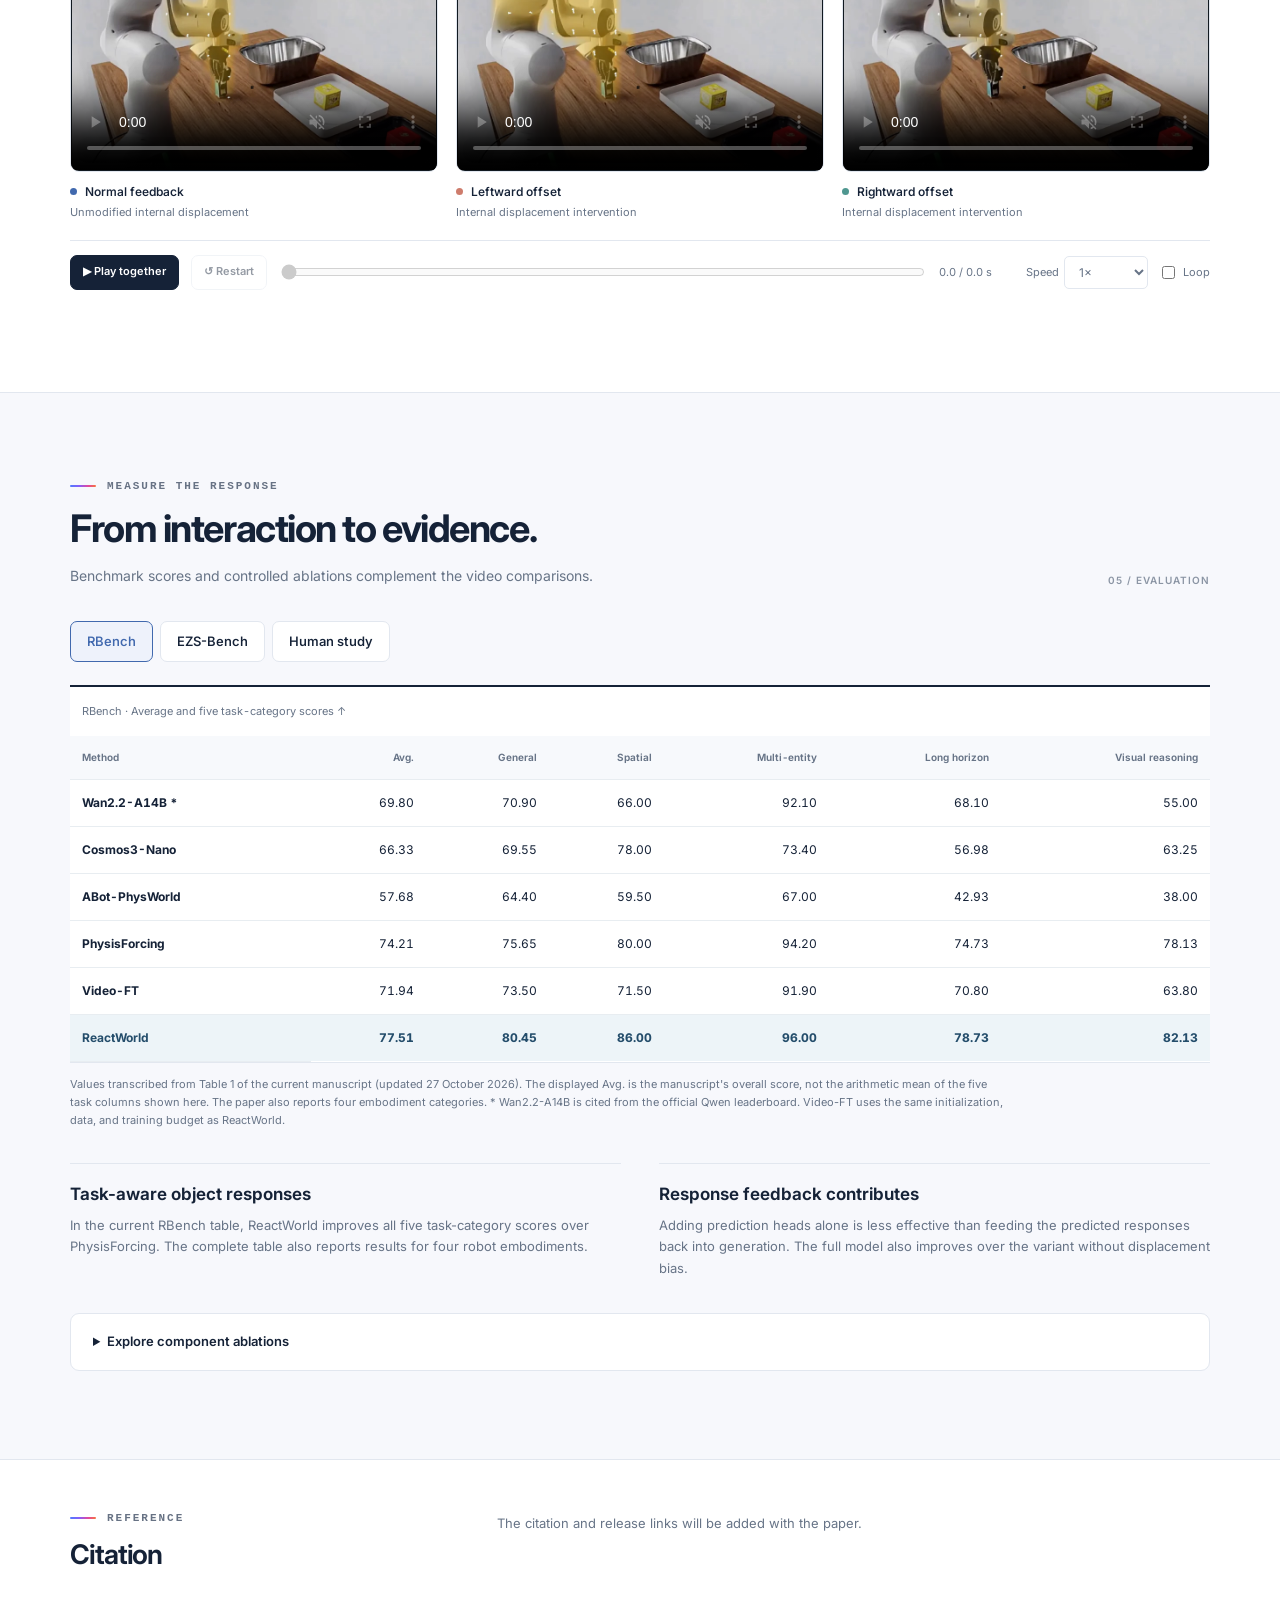
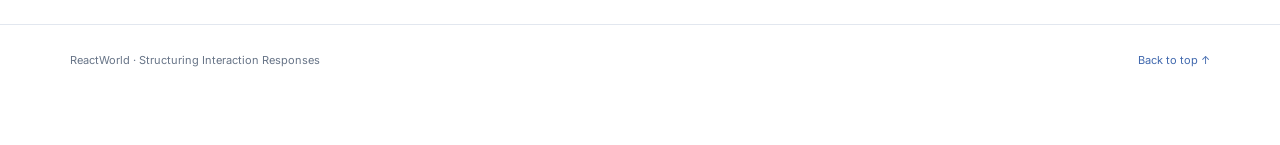
==== commit c3d47592: "Update ReactWorld paper PDF" ====
--- a/index.html
+++ b/index.html
@@ -466,7 +466,7 @@
   "authors": "Hanwei Liu, Huijia Zhang, Hanzhang Wang, Guangyu Liu, Hanbei Zhan, Linjie Hu, Bin Xiao, Xuan Zhou, Dong Zhang",
   "affiliations": "Huawei Technologies Co., Ltd.; Tongji University; Zhejiang University",
   "venue": "",
-  "paper": "assets/paper/reactworld.pdf?v=20261104",
+  "paper": "assets/paper/reactworld.pdf?v=d2174e1b2af0",
   "overviewAudio": "",
   "code": "",
   "data": "",
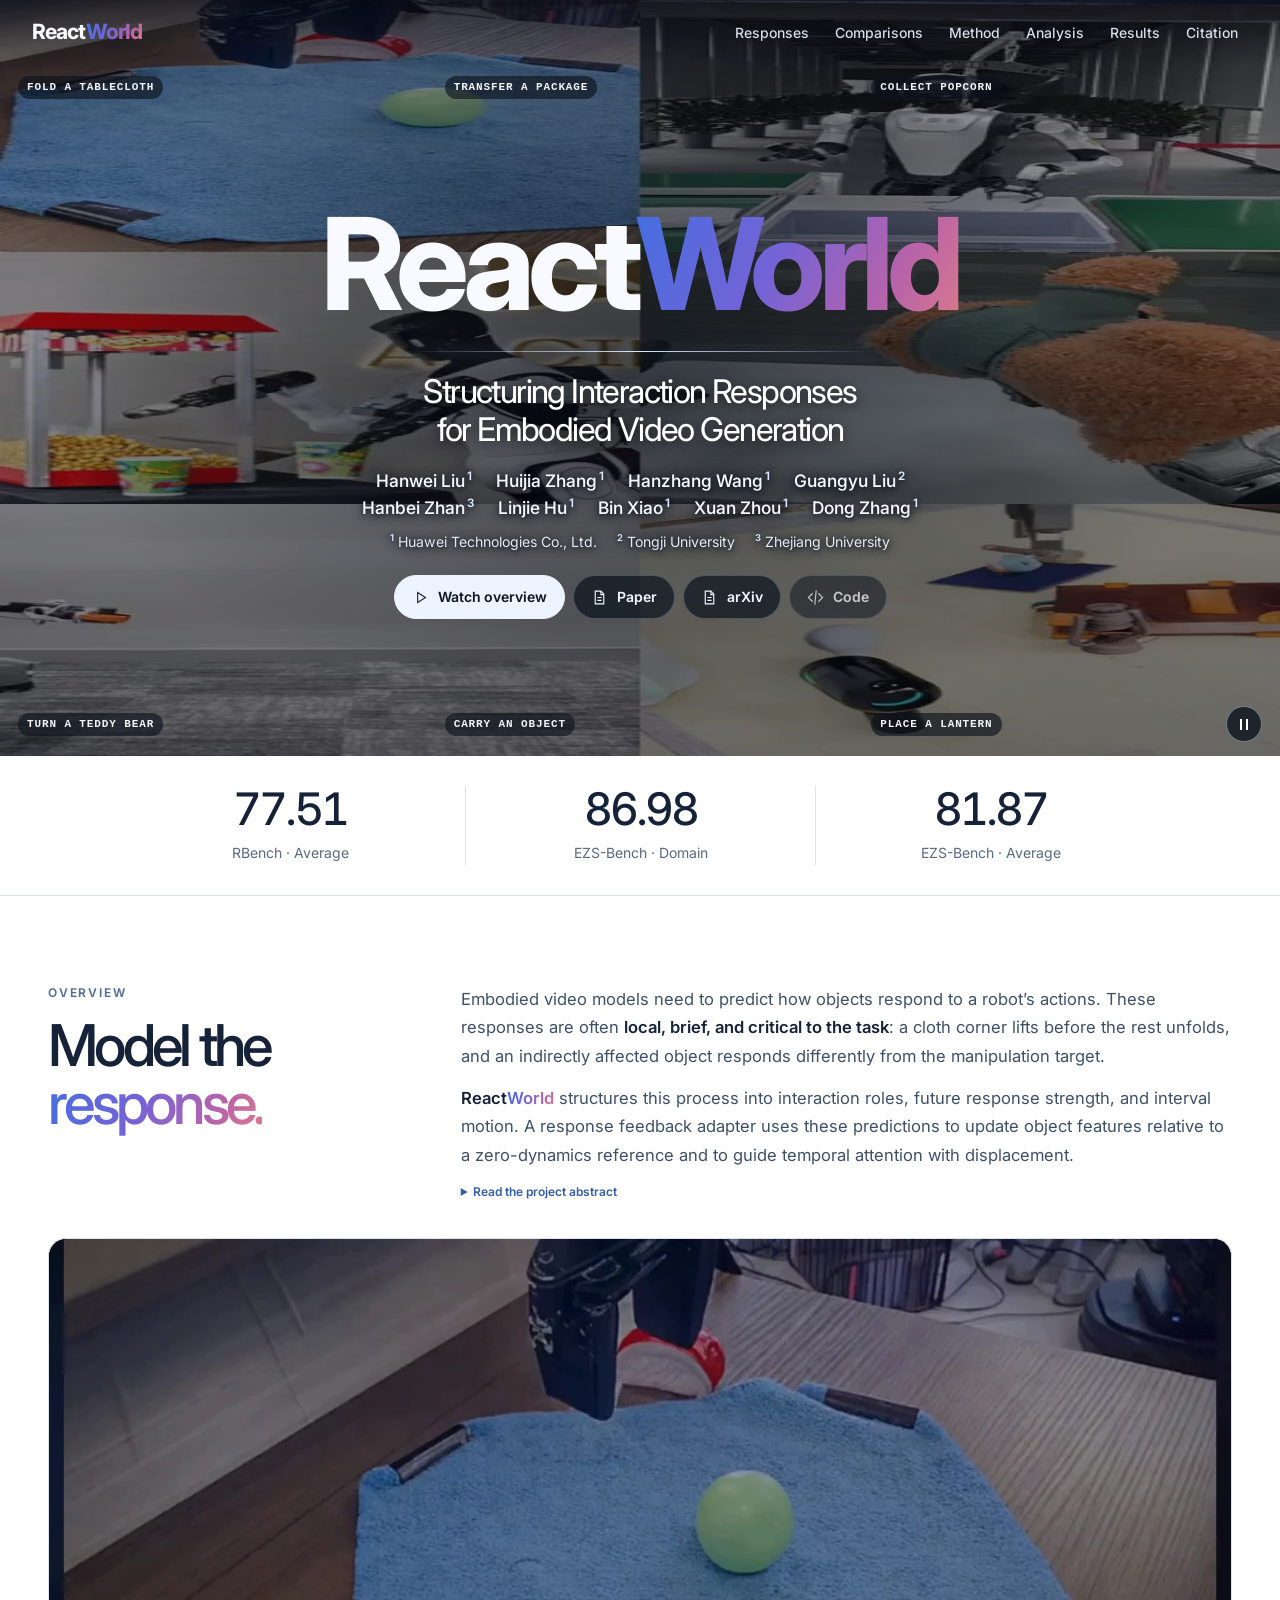
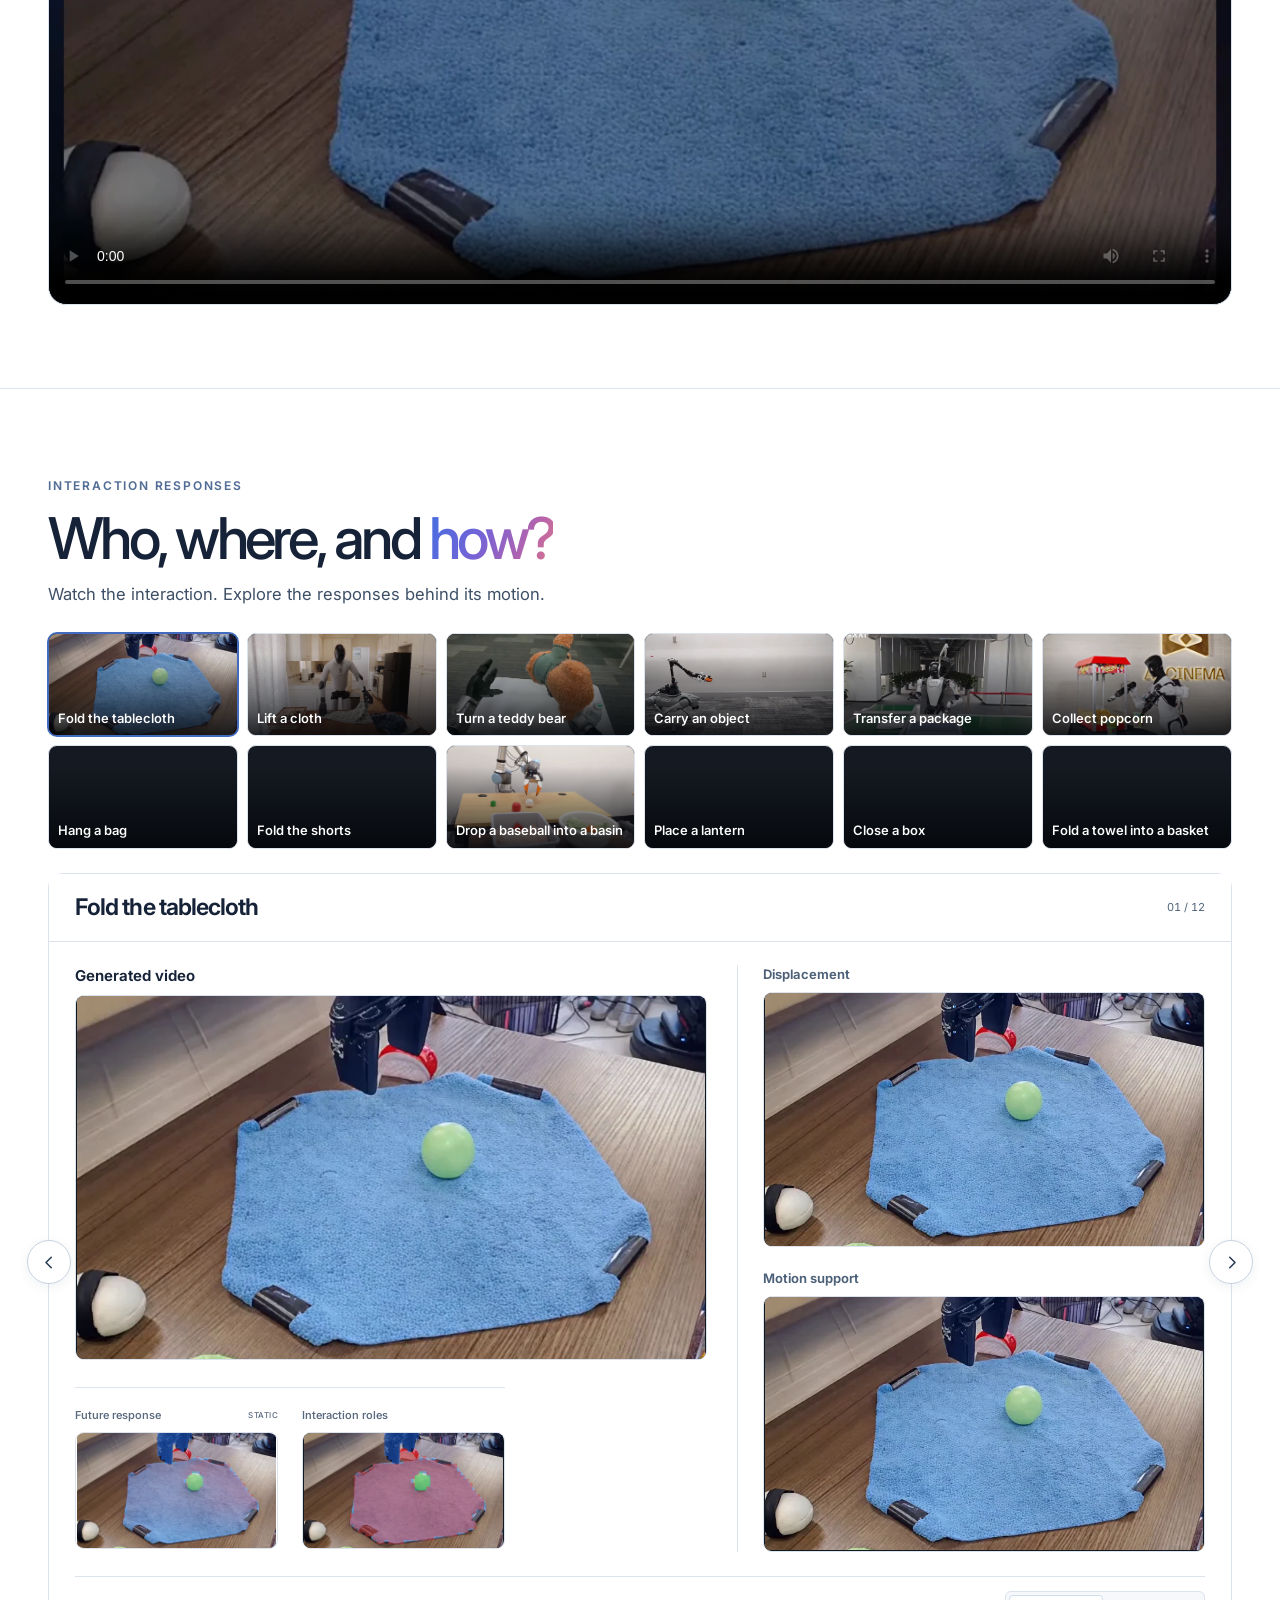
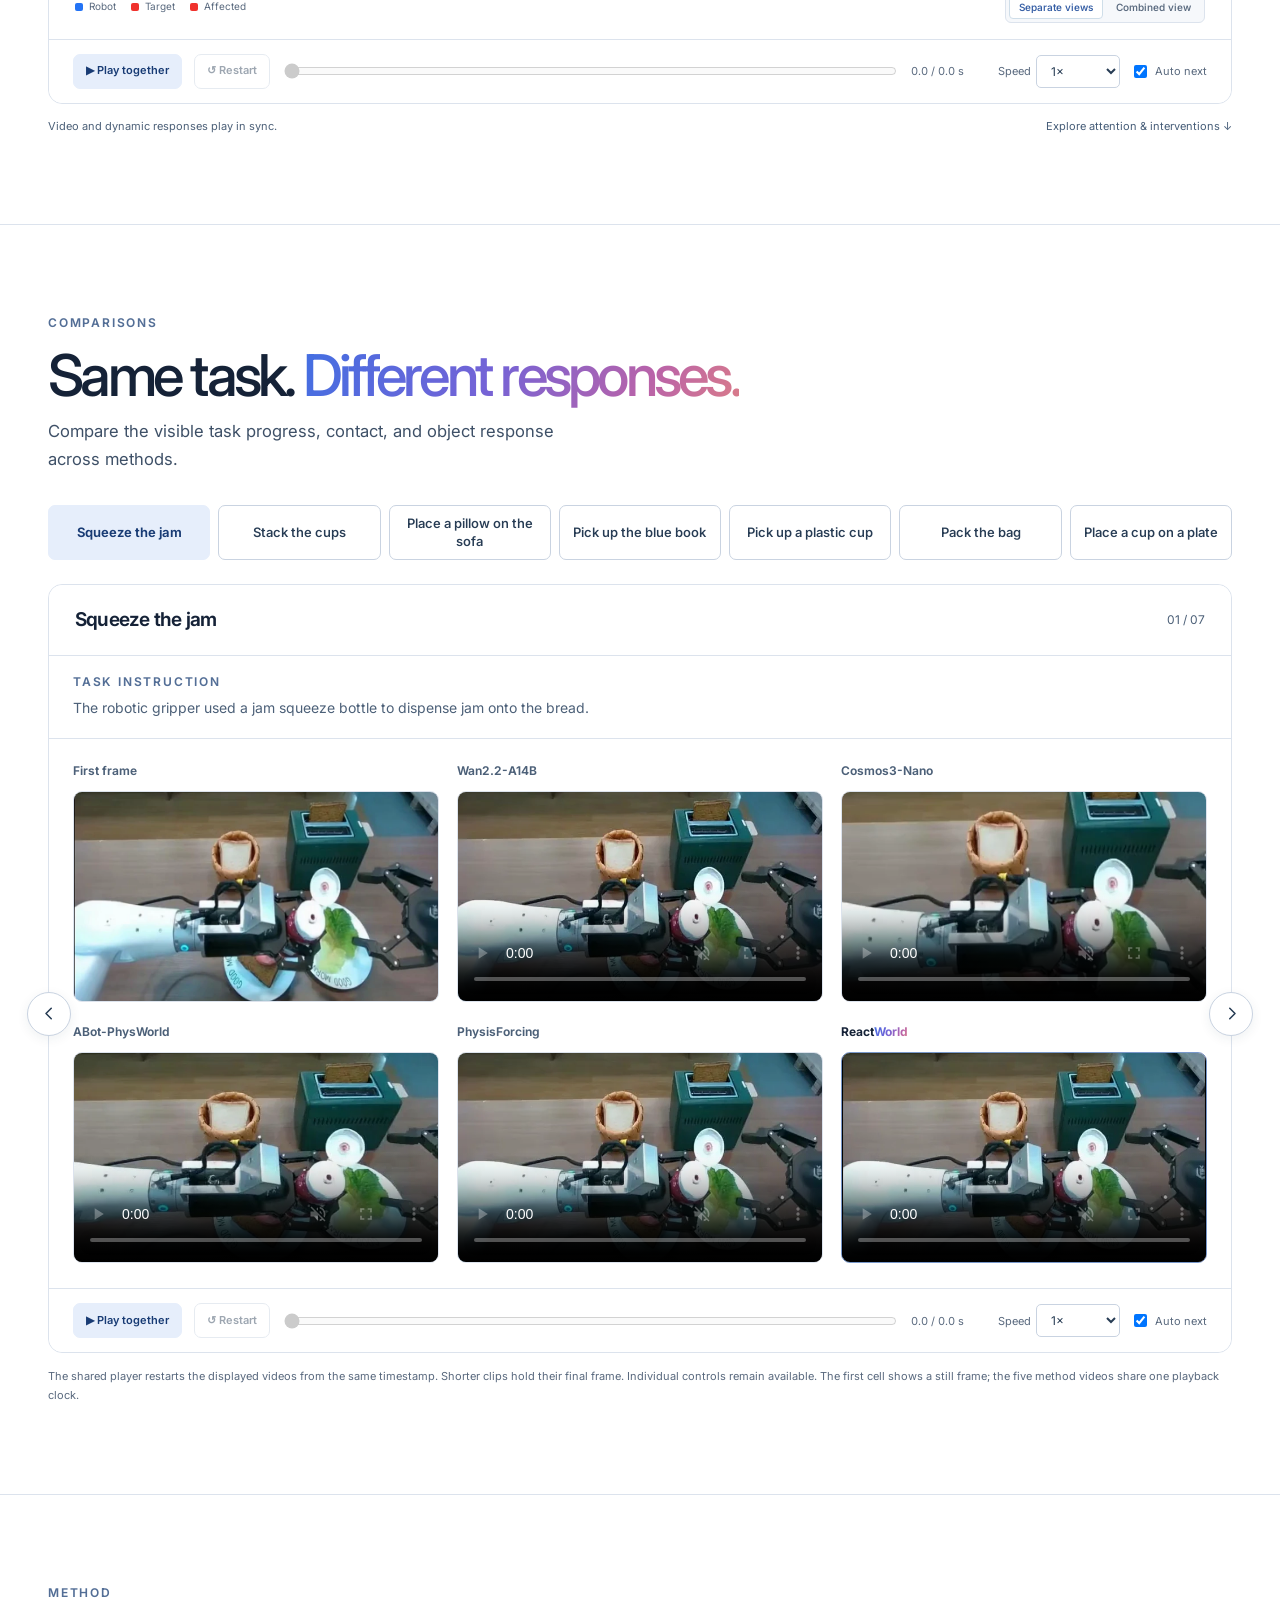
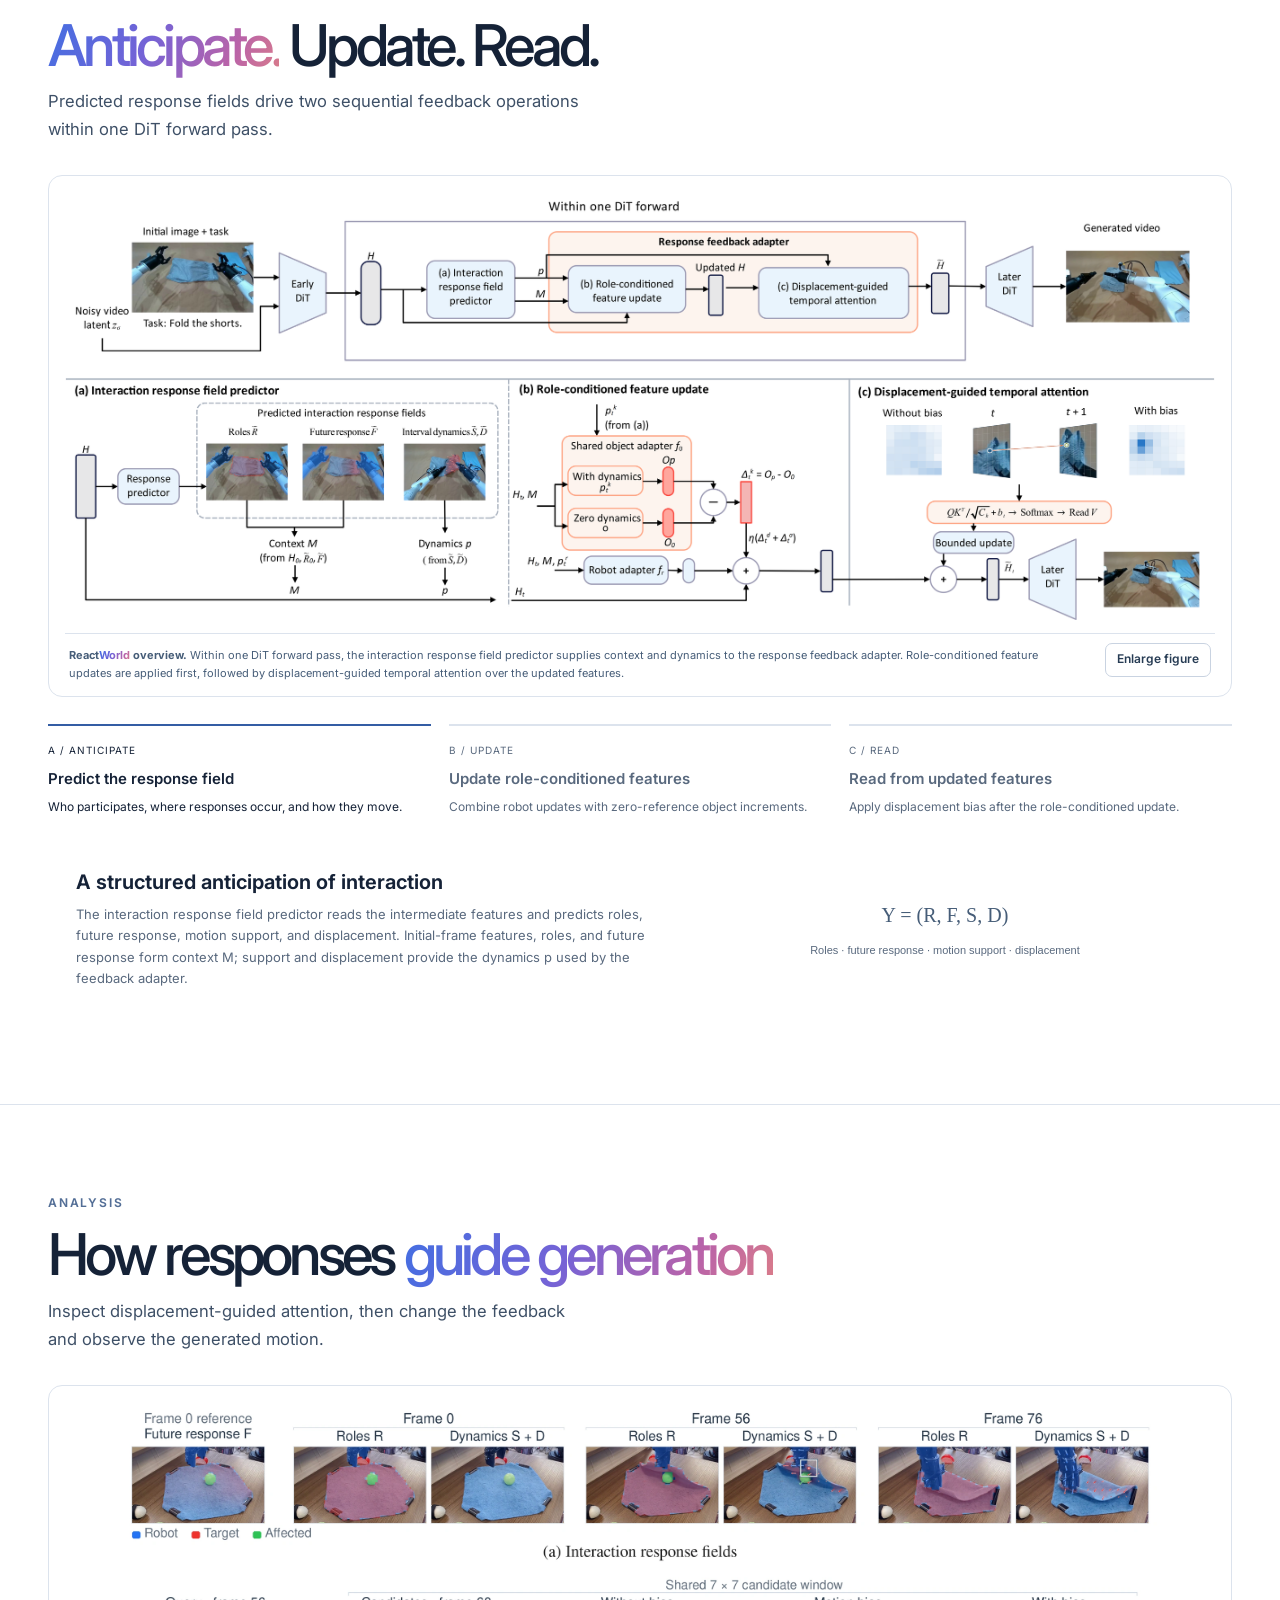
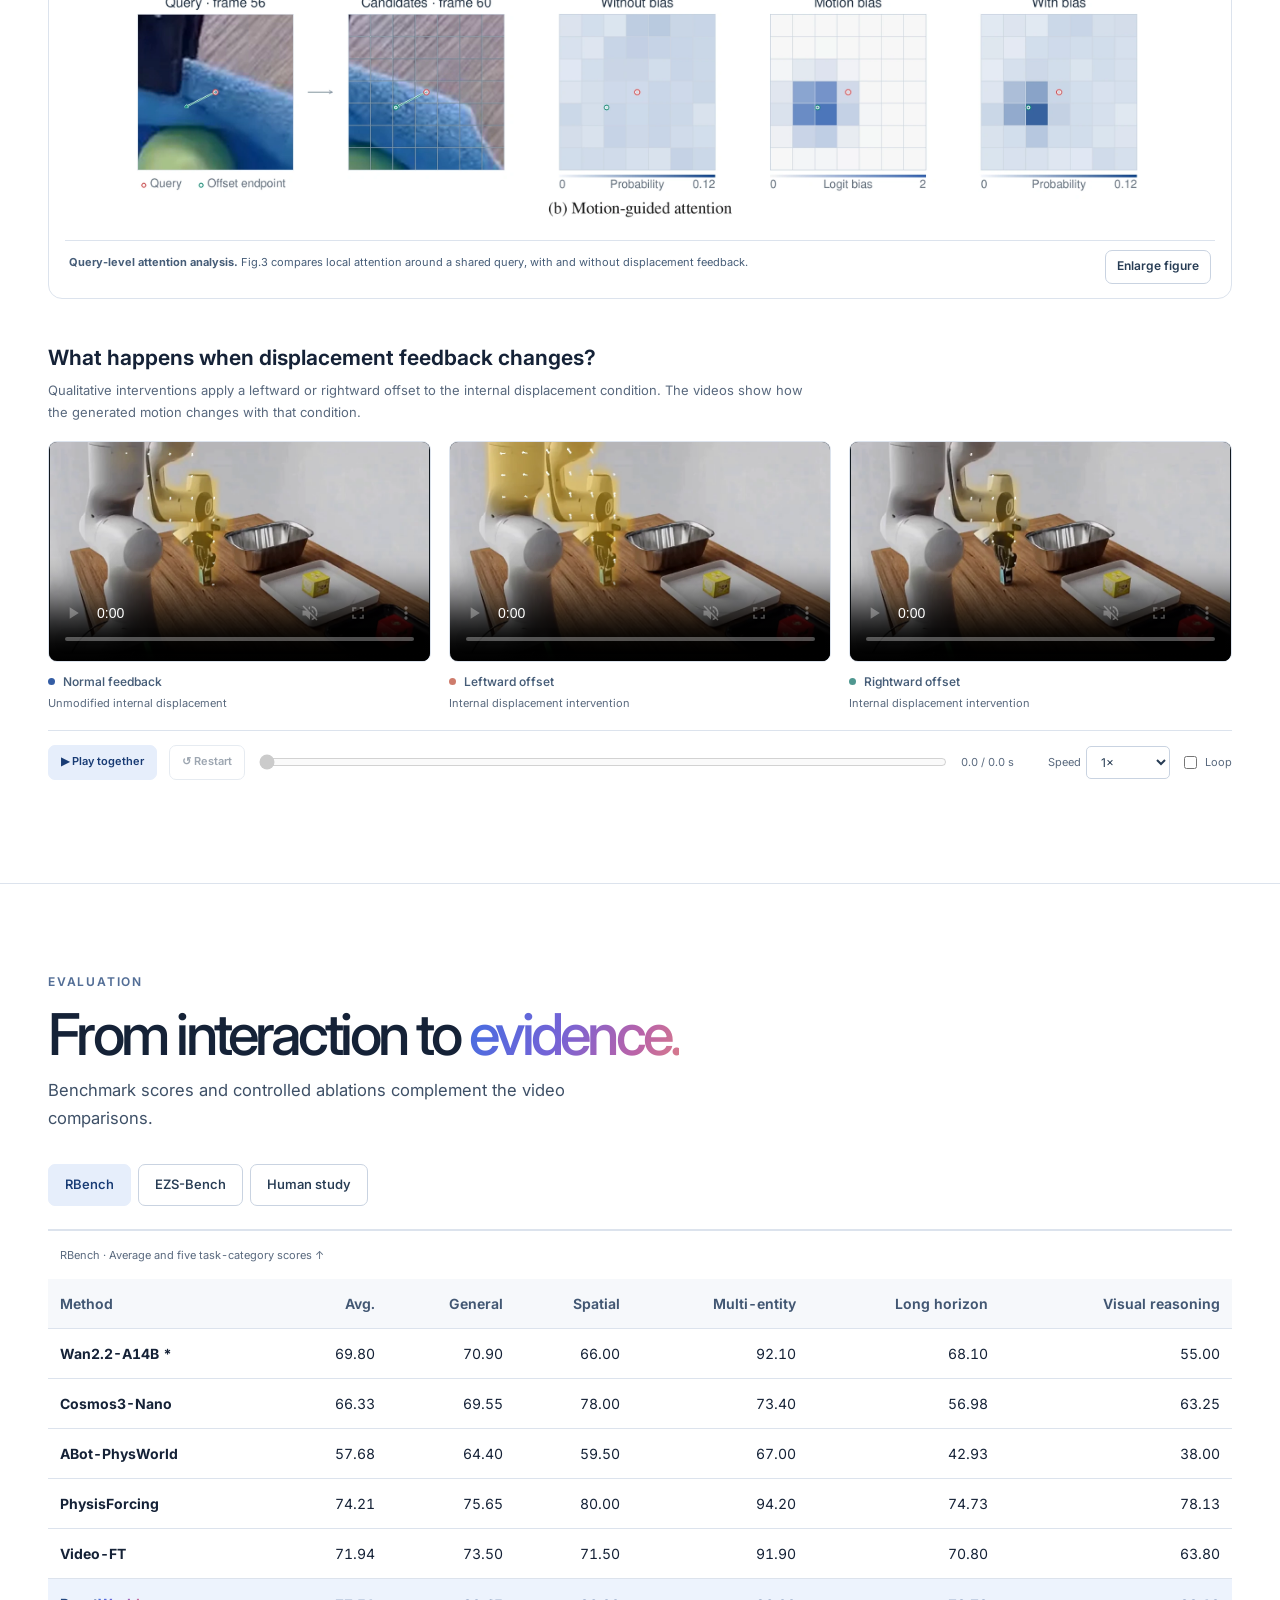
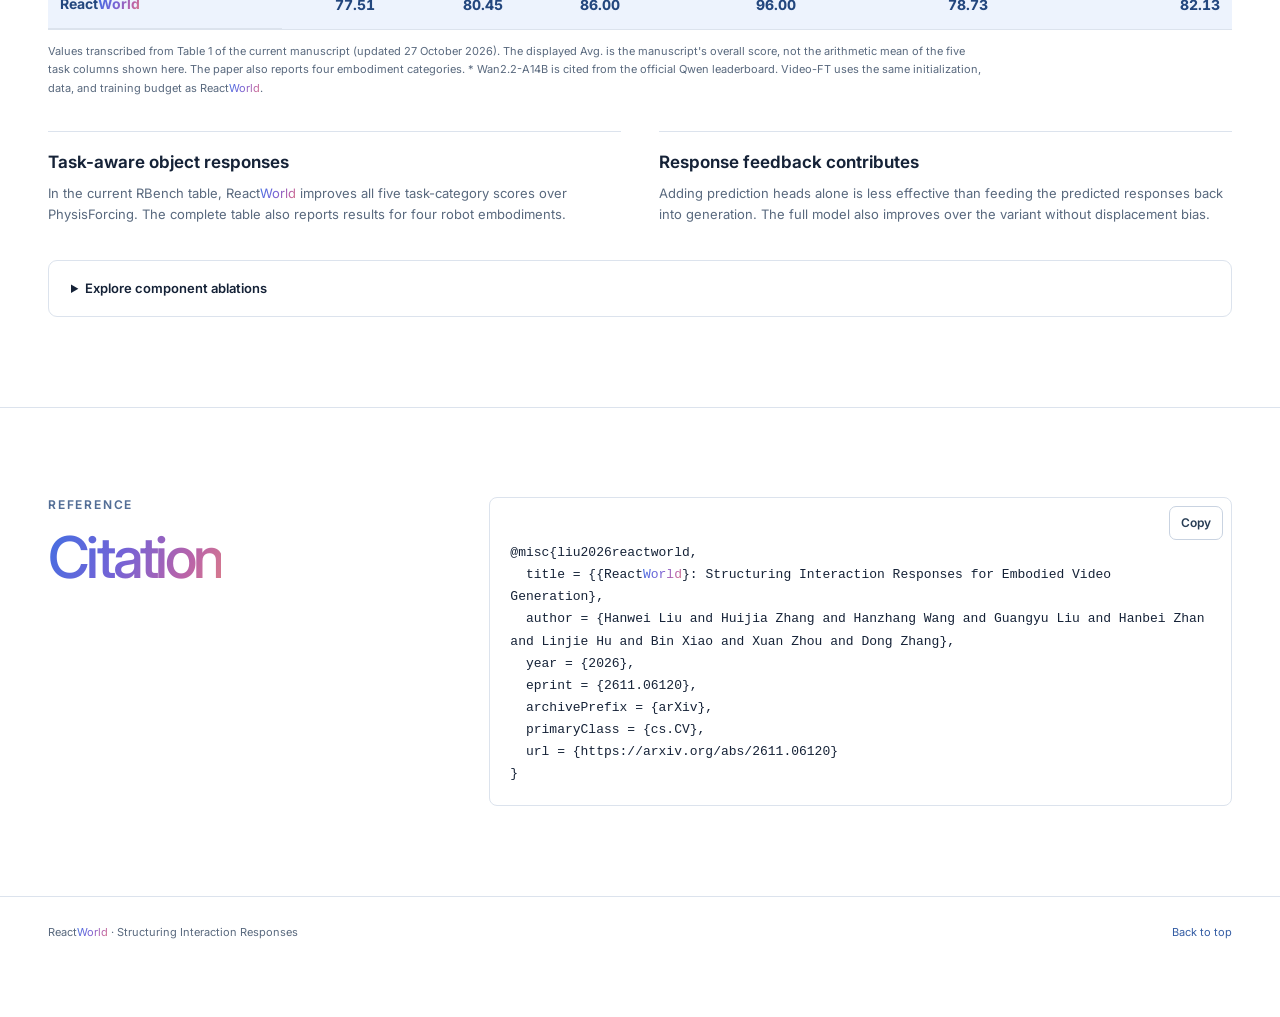
==== commit 6e543486: "Publish updated ReactWorld homepage" ====
--- a/index.html
+++ b/index.html
@@ -289,55 +289,50 @@
 .media.has-poster:not(.ready) video{opacity:1;pointer-events:auto}
 .media.has-poster:not(.ready) .placeholder{display:none}
 </style>
+<link rel="stylesheet" href="motion.css?v=wordmark-accents">
 </head>
 <body>
   <a class="skip" href="#main">Skip to content</a>
   <div class="edit-banner editor-hint">素材编辑模式 · 点击图片或视频右上角“替换素材”即可选择本地文件。选择仅用于当前浏览器预览。</div>
   <header class="site-nav">
     <div class="wrap nav-inner">
-      <a class="wordmark" href="#top" aria-label="ReactWorld home">React<span class="brand-accent">World</span></a>
-      <nav class="nav-links" aria-label="Main navigation">
+      <a class="wordmark" href="#top" aria-label="ReactWorld home"><span class="rw-name">React<span class="rw-world">World</span></span></a>
+      <button id="nav-toggle" class="nav-toggle" aria-label="Open navigation" aria-controls="main-navigation" aria-expanded="false"><span></span><span></span></button>
+      <nav id="main-navigation" class="nav-links" aria-label="Main navigation">
         <a href="#responses">Responses</a><a href="#comparisons">Comparisons</a><a href="#method">Method</a><a href="#feedback">Analysis</a><a href="#results">Results</a><a href="#citation">Citation</a>
       </nav>
-      <span class="nav-local" id="preview-label">Local draft</span>
+      <span class="nav-local" id="preview-label" hidden>Local draft</span>
     </div>
   </header>
   <main id="main">
-    <section class="hero" id="top" aria-labelledby="project-title">
-      <div class="hero-ambience" id="hero-ambience" aria-hidden="true">
-        <div class="hero-scene hero-scene-left">
-          <img src="assets/images/web_web077_future.webp" alt="" decoding="async">
-          <video muted loop playsinline preload="none" tabindex="-1" disablepictureinpicture data-background-src="assets/videos/ambience_web077.mp4"></video>
-        </div>
-        <div class="hero-scene hero-scene-right">
-          <img src="assets/images/web_rovid080_future.webp" alt="" decoding="async">
-          <video muted loop playsinline preload="none" tabindex="-1" disablepictureinpicture data-background-src="assets/videos/ambience_rovid080.mp4"></video>
-        </div>
-      </div>
-      <button class="hero-motion-toggle" id="hero-motion-toggle" type="button" aria-pressed="false" hidden>Ⅱ Pause background</button>
-      <div class="wrap hero-heading">
-        <h1 id="project-title">React<span class="brand-accent">World</span></h1>
-        <p class="paper-title">Structuring <span class="title-accent">Interaction Responses</span> for Embodied Video Generation</p>
-        <p class="byline" id="byline" hidden></p>
-        <p class="affiliations" id="affiliations" hidden></p>
-        <p class="venue" id="venue" hidden></p>
-        <div class="resource-links" id="resource-links" aria-label="Project resources"></div>
-      </div>
-      <div class="wrap">
-        <div class="hero-media" id="overview">
-          <div id="overview-mount"></div>
-        </div>
-        <p class="hero-caption"><strong>From intent to response.</strong> One initial frame and a task instruction; interaction roles and local dynamics are predicted inside the generator.</p>
-        <div class="stats" aria-label="Selected results from the current manuscript">
-          <div class="stat"><div class="stat-value">77.51</div><div class="stat-label">RBench · Average ↑</div><div class="stat-note">Five tasks · four embodiments</div></div>
-          <div class="stat"><div class="stat-value">86.98</div><div class="stat-label">EZS-Bench · Domain ↑</div><div class="stat-note">Embodied-domain performance</div></div>
-          <div class="stat"><div class="stat-value">81.87</div><div class="stat-label">EZS-Bench · Average ↑</div><div class="stat-note">Domain and perceptual quality</div></div>
+    <section id="top" class="masthead" aria-labelledby="project-title">
+  <div class="film-wall" aria-hidden="true"><picture><source media="(max-width:680px)" srcset="film/tall.webp"><img src="film/wide.webp" alt="" fetchpriority="high"></picture><video id="wall-video" muted loop playsinline preload="none" tabindex="-1"></video></div>
+  <div class="wall-shade"></div>
+  <div class="wall-labels" aria-hidden="true"><span>Fold a tablecloth</span><span>Transfer a package</span><span>Collect popcorn</span><span>Turn a teddy bear</span><span>Carry an object</span><span>Place a lantern</span></div>
+  <div class="mast-copy">
+    <h1 id="project-title"><span class="rw-name">React<span class="rw-world">World</span></span></h1>
+    <div class="mast-rule"></div>
+    <p class="mast-sub">Structuring Interaction Responses<br>for Embodied Video Generation</p>
+    <p class="byline" id="byline" hidden></p><p class="affiliations" id="affiliations" hidden></p><p class="venue" id="venue" hidden></p>
+    <div class="resource-links" id="resource-links" aria-label="Project resources"></div>
+  </div>
+  <button class="film-toggle" id="film-toggle" aria-label="Pause background video" aria-pressed="false" hidden><span aria-hidden="true">Ⅱ</span></button>
+</section>
+<div class="score-band" aria-label="Benchmark highlights"><div><b>77.51</b><span>RBench · Average</span></div><div><b>86.98</b><span>EZS-Bench · Domain</span></div><div><b>81.87</b><span>EZS-Bench · Average</span></div></div>
+    <section class="section abstract-band" id="abstract" aria-labelledby="abstract-title">
+      <div class="wrap abstract-layout">
+        <div><span class="eyebrow">Overview</span><h2 id="abstract-title">Model the <br><span class="section-accent">response.</span></h2></div>
+        <div class="abstract-text">
+          <p>Embodied video models need to predict how objects respond to a robot’s actions. These responses are often <strong>local, brief, and critical to the task</strong>: a cloth corner lifts before the rest unfolds, and an indirectly affected object responds differently from the manipulation target.</p>
+          <p><strong><span class="rw-name">React<span class="rw-world">World</span></span></strong> structures this process into interaction roles, future response strength, and interval motion. A response feedback adapter uses these predictions to update object features relative to a zero-dynamics reference and to guide temporal attention with displacement.</p>
+          <details><summary>Read the project abstract</summary><p><span class="rw-name">React<span class="rw-world">World</span></span> anticipates structured interaction responses from the video generator’s intermediate features within each denoising forward pass. The interaction response field predictor describes participant roles, future motion response strength, motion support, and displacement. The response feedback adapter constructs dynamics-dependent object increments by subtracting a zero-dynamics reference, and turns predicted displacement into a positional bias for temporal attention. Experiments in the current manuscript report a RBench average of 77.51, together with EZS-Bench Domain and average scores of 86.98 and 81.87.</p></details>
         </div>
       </div>
     </section>
-    <section class="section response-showcase" id="responses" aria-labelledby="responses-title">
+<section class="overview-film"><div class="wrap"><div class="hero-media" id="overview"><div id="overview-mount"></div></div></div></section>
+<section class="section response-showcase" id="responses" aria-labelledby="responses-title">
       <div class="wrap">
-        <div class="section-head"><div><span class="eyebrow">Make the response visible</span><h2 id="responses-title"><span class="section-accent">Who, where, and how?</span></h2><p id="response-intro-copy">Watch the interaction. Explore the responses behind its motion.</p></div><span class="section-no">INTERACTION RESPONSES</span></div>
+        <div class="section-head"><div><span class="eyebrow">Interaction responses</span><h2 id="responses-title">Who, where, and <span class="section-accent">how?</span></h2><p id="response-intro-copy">Watch the interaction. Explore the responses behind its motion.</p></div></div>
         <div class="response-case-choices" id="response-case-choices" role="group" aria-label="Choose an interaction"></div>
         <div class="response-demo" id="response-panel" role="region" aria-roledescription="carousel" aria-label="Selected interactions">
           <div class="response-demo-head"><div><h3 id="response-case-title" aria-live="polite" aria-atomic="true"></h3><details class="response-instruction" id="response-instruction" hidden><summary>Task instruction</summary><p id="response-prompt"></p></details></div><span class="case-counter" id="response-case-counter"></span></div>
@@ -357,19 +352,10 @@
         <div class="response-caption"><p>Video and dynamic responses play in sync.</p><a href="#feedback">Explore attention &amp; interventions ↓</a></div>
       </div>
     </section>
-    <section class="section abstract-band" id="abstract" aria-labelledby="abstract-title">
-      <div class="wrap abstract-layout">
-        <div><span class="eyebrow">The idea</span><h2 id="abstract-title">Model the<br><span class="section-accent">response.</span></h2></div>
-        <div class="abstract-text">
-          <p>Embodied video models need to predict how objects respond to a robot’s actions. These responses are often <strong>local, brief, and critical to the task</strong>: a cloth corner lifts before the rest unfolds, and an indirectly affected object responds differently from the manipulation target.</p>
-          <p><strong>ReactWorld</strong> structures this process into interaction roles, future response strength, and interval motion. A response feedback adapter uses these predictions to update object features relative to a zero-dynamics reference and to guide temporal attention with displacement.</p>
-          <details><summary>Read the project abstract</summary><p>ReactWorld anticipates structured interaction responses from the video generator’s intermediate features within each denoising forward pass. The interaction response field predictor describes participant roles, future motion response strength, motion support, and displacement. The response feedback adapter constructs dynamics-dependent object increments by subtracting a zero-dynamics reference, and turns predicted displacement into a positional bias for temporal attention. Experiments in the current manuscript report a RBench average of 77.51, together with EZS-Bench Domain and average scores of 86.98 and 81.87.</p></details>
-        </div>
-      </div>
-    </section>
+
     <section class="section" id="comparisons" aria-labelledby="comparisons-title">
       <div class="wrap">
-        <div class="section-head"><div><span class="eyebrow">Watch the interaction</span><h2 id="comparisons-title">Same task. <span class="section-accent">Different responses.</span></h2><p>Compare the visible task progress, contact, and object response across methods.</p></div><span class="section-no">02 / RESULTS IN MOTION</span></div>
+        <div class="section-head"><div><span class="eyebrow">Comparisons</span><h2 id="comparisons-title">Same task. <span class="section-accent">Different responses.</span></h2><p>Compare the visible task progress, contact, and object response across methods.</p></div></div>
         <div class="case-tabs" id="case-tabs" role="tablist" aria-label="Comparison task"></div>
         <div class="comparison-shell" id="comparison-panel" role="tabpanel" aria-labelledby="case-tab-stack">
           <div class="case-intro"><h3 id="case-title"></h3><span class="case-counter" id="case-counter"></span></div>
@@ -388,10 +374,10 @@
     </section>
     <section class="section" id="method" aria-labelledby="method-title">
       <div class="wrap">
-        <div class="section-head"><div><span class="eyebrow">Inside a denoising step</span><h2 id="method-title"><span class="section-accent">Anticipate.</span> Update. Read.</h2><p>Predicted response fields drive two sequential feedback operations within one DiT forward pass.</p></div><span class="section-no">03 / METHOD</span></div>
+        <div class="section-head"><div><span class="eyebrow">Method</span><h2 id="method-title"><span class="section-accent">Anticipate.</span> Update. Read.</h2><p>Predicted response fields drive two sequential feedback operations within one DiT forward pass.</p></div></div>
         <div class="figure-shell">
           <div id="fig2-mount"></div>
-          <div class="figure-footer"><p><strong>ReactWorld overview.</strong> Within one DiT forward pass, the interaction response field predictor supplies context and dynamics to the response feedback adapter. Role-conditioned feature updates are applied first, followed by displacement-guided temporal attention over the updated features.</p><button class="btn small" data-enlarge="fig2">Enlarge figure ↗</button></div>
+          <div class="figure-footer"><p><strong><span class="rw-name">React<span class="rw-world">World</span></span> overview.</strong> Within one DiT forward pass, the interaction response field predictor supplies context and dynamics to the response feedback adapter. Role-conditioned feature updates are applied first, followed by displacement-guided temporal attention over the updated features.</p><button class="btn small" data-enlarge="fig2">Enlarge figure</button></div>
         </div>
         <div class="step-tabs" role="tablist" aria-label="Method stage">
           <button class="step-button active" role="tab" aria-selected="true" id="step-tab-0" aria-controls="step-detail" data-step="0"><span class="step-index">A / ANTICIPATE</span><strong>Predict the response field</strong><span>Who participates, where responses occur, and how they move.</span></button>
@@ -403,8 +389,8 @@
     </section>
     <section class="section response-section" id="feedback" aria-labelledby="feedback-title">
       <div class="wrap">
-        <div class="section-head"><div><span class="eyebrow">Inspect the feedback</span><h2 id="feedback-title">How responses <span class="section-accent">guide generation</span></h2><p>Inspect displacement-guided attention, then change the feedback and observe the generated motion.</p></div><span class="section-no">04 / ATTENTION &amp; INTERVENTION</span></div>
-        <div class="figure-shell response-figure"><div id="fig3-mount"></div><div class="figure-footer"><p><strong>Query-level attention analysis.</strong> Fig.3 compares local attention around a shared query, with and without displacement feedback.</p><button class="btn small" data-enlarge="fig3">Enlarge figure ↗</button></div></div>
+        <div class="section-head"><div><span class="eyebrow">Analysis</span><h2 id="feedback-title">How responses <span class="section-accent">guide generation</span></h2><p>Inspect displacement-guided attention, then change the feedback and observe the generated motion.</p></div></div>
+        <div class="figure-shell response-figure"><div id="fig3-mount"></div><div class="figure-footer"><p><strong>Query-level attention analysis.</strong> Fig.3 compares local attention around a shared query, with and without displacement feedback.</p><button class="btn small" data-enlarge="fig3">Enlarge figure</button></div></div>
         <p class="analysis-note editor-hint">最终 Fig.3 槽位：A（000 / 056 / 076）；56→60 · target_q01_x033_y008；04_LowerFadeLate；01_Whitespace。这里未用旧预览替代最终图。</p>
         <div class="intervention-head"><h3>What happens when displacement feedback changes?</h3><p>Qualitative interventions apply a leftward or rightward offset to the internal displacement condition. The videos show how the generated motion changes with that condition.</p></div>
         <div class="gallery-grid" id="intervention-grid"></div>
@@ -419,10 +405,10 @@
     </section>
     <section class="section" id="results" aria-labelledby="results-title">
       <div class="wrap">
-        <div class="section-head"><div><span class="eyebrow">Measure the response</span><h2 id="results-title">From interaction to <span class="section-accent">evidence.</span></h2><p>Benchmark scores and controlled ablations complement the video comparisons.</p></div><span class="section-no">05 / EVALUATION</span></div>
+        <div class="section-head"><div><span class="eyebrow">Evaluation</span><h2 id="results-title">From interaction to <span class="section-accent">evidence.</span></h2><p>Benchmark scores and controlled ablations complement the video comparisons.</p></div></div>
         <div class="results-tabs" role="tablist" aria-label="Evaluation table"><button class="chip active" role="tab" aria-selected="true" id="result-tab-rbench" aria-controls="results-panel" data-result="rbench">RBench</button><button class="chip" role="tab" aria-selected="false" id="result-tab-ezs" aria-controls="results-panel" data-result="ezs">EZS-Bench</button><button class="chip" role="tab" aria-selected="false" id="result-tab-human" aria-controls="results-panel" data-result="human">Human study</button></div>
         <div id="results-panel" role="tabpanel" aria-labelledby="result-tab-rbench"><div class="table-container" id="results-table"></div><p class="table-note" id="results-note"></p></div>
-        <div class="results-bottom"><div class="finding"><h3>Task-aware object responses</h3><p>In the current RBench table, ReactWorld improves all five task-category scores over PhysisForcing. The complete table also reports results for four robot embodiments.</p></div><div class="finding"><h3>Response feedback contributes</h3><p>Adding prediction heads alone is less effective than feeding the predicted responses back into generation. The full model also improves over the variant without displacement bias.</p></div></div>
+        <div class="results-bottom"><div class="finding"><h3>Task-aware object responses</h3><p>In the current RBench table, <span class="rw-name">React<span class="rw-world">World</span></span> improves all five task-category scores over PhysisForcing. The complete table also reports results for four robot embodiments.</p></div><div class="finding"><h3>Response feedback contributes</h3><p>Adding prediction heads alone is less effective than feeding the predicted responses back into generation. The full model also improves over the variant without displacement bias.</p></div></div>
         <details class="analysis-details"><summary>Explore component ablations</summary><div class="detail-content"><p>All variants share the same initialization, training data, and budget. Except for Video-FT, the variants use the same response supervision.</p><div class="table-container" id="ablation-table"></div><p class="table-note">PSS and TAC are RBench interaction-quality metrics. Domain and Quality are EZS-Bench scores. Higher is better for all four.</p></div></details>
       </div>
     </section>
@@ -430,8 +416,8 @@
       <div class="wrap citation-grid"><div><span class="eyebrow">Reference</span><h2 id="citation-title"><span class="section-accent">Citation</span></h2></div><div class="citation-block"><p id="citation-pending">The citation and release links will be added with the paper.</p><pre id="citation-text" hidden></pre><button class="btn small" id="copy-citation" hidden>Copy</button></div></div>
     </section>
   </main>
-  <footer class="footer"><div class="wrap footer-inner"><span>ReactWorld · Structuring Interaction Responses</span><a href="#top">Back to top ↑</a></div></footer>
-  <div class="local-tools" id="local-tools"><button class="btn local-label" id="toggle-edit" aria-pressed="false">显示素材位置</button><button class="btn primary" id="open-editor">本地素材</button></div>
+  <footer class="footer"><div class="wrap footer-inner"><span><span class="rw-name">React<span class="rw-world">World</span></span> · Structuring Interaction Responses</span><a href="#top">Back to top</a></div></footer>
+  <div class="local-tools" id="local-tools" hidden><button class="btn local-label" id="toggle-edit" aria-pressed="false">显示素材位置</button><button class="btn primary" id="open-editor">本地素材</button></div>
   <div class="toast" id="toast" role="status" hidden></div>
   <dialog class="modal" id="editor-dialog" aria-labelledby="editor-title">
     <div class="modal-head"><h2 id="editor-title">填入你的本地素材</h2><button class="close" data-close="editor-dialog" aria-label="关闭素材面板">×</button></div>
@@ -461,8 +447,7 @@
   <dialog class="modal lightbox" id="figure-dialog" aria-labelledby="figure-dialog-title"><div class="modal-head"><h2 id="figure-dialog-title">Figure</h2><button class="close" data-close="figure-dialog" aria-label="Close figure">×</button></div><div class="modal-body"><img id="enlarged-figure" alt=""></div></dialog>
   <input type="file" id="single-file" class="invisible-input" tabindex="-1" aria-label="选择单个本地素材">
   <input type="file" id="folder-files" class="invisible-input" webkitdirectory multiple tabindex="-1" aria-label="选择本地素材文件夹">
-  <script type="application/json" id="site-config">
-{
+  <script type="application/json" id="site-config">{
   "authors": "Hanwei Liu, Huijia Zhang, Hanzhang Wang, Guangyu Liu, Hanbei Zhan, Linjie Hu, Bin Xiao, Xuan Zhou, Dong Zhang",
   "affiliations": "Huawei Technologies Co., Ltd.; Tongji University; Zhejiang University",
   "venue": "",
@@ -470,7 +455,7 @@
   "overviewAudio": "",
   "code": "",
   "data": "",
-  "citation": "",
+  "citation": "@misc{liu2026reactworld,\n  title = {{ReactWorld}: Structuring Interaction Responses for Embodied Video Generation},\n  author = {Hanwei Liu and Huijia Zhang and Hanzhang Wang and Guangyu Liu and Hanbei Zhan and Linjie Hu and Bin Xiao and Xuan Zhou and Dong Zhang},\n  year = {2026},\n  eprint = {2611.06120},\n  archivePrefix = {arXiv},\n  primaryClass = {cs.CV},\n  url = {https://arxiv.org/abs/2611.06120}\n}",
   "showLocalTools": false,
   "autoLoadPaths": true,
   "methods": [
@@ -2032,8 +2017,7 @@
     "Dong Zhang": "Huawei Technologies Co., Ltd."
   },
   "overviewVolume": 0.55
-}
-</script>
+}</script>
   <script type="application/json" id="embedded-images">{}</script>
   <script>
   (function () {
@@ -2400,7 +2384,10 @@
       var initial=SITE.responseCases.findIndex(function(c){return c.id===SITE.defaultResponseCase;});if(initial>=0)activeResponseCase=initial;
       SITE.responseCases.forEach(function(c,index){
         var button=document.createElement("button");button.type="button";
-        button.textContent=c.title.replace(/\bthe /g,"");
+        var shot=document.createElement("img");
+        shot.src=slotByKey.get(c.rgb).poster;shot.alt="";shot.loading="lazy";shot.decoding="async";
+        var caption=document.createElement("span");caption.textContent=c.title;
+        button.append(shot,caption);
         button.setAttribute("aria-label",c.title);button.setAttribute("aria-controls","response-media");
         button.addEventListener("click",function(){selectResponseCase(index);});$("response-case-choices").appendChild(button);
       });
@@ -2513,7 +2500,7 @@
       });
       var demo=document.createElement("a");demo.className="btn primary";demo.href="#overview";demo.innerHTML=iconPlay+"Watch overview";$("resource-links").prepend(demo);
       var arxiv=document.createElement("a");arxiv.className="btn";arxiv.href="https://arxiv.org/abs/2611.06120";arxiv.target="_blank";arxiv.rel="noopener noreferrer";arxiv.innerHTML=icons.paper+"arXiv";$("resource-links").querySelector("a.btn:not(.primary)").after(arxiv);
-      var citation=SITE.citation||"";$("citation-text").textContent=citation;$("citation-text").hidden=!citation;$("copy-citation").hidden=!citation;$("citation-pending").hidden=!!citation;
+      var citation=SITE.citation||"";$("citation-text").innerHTML=brandedText(citation);$("citation-text").hidden=!citation;$("copy-citation").hidden=!citation;$("citation-pending").hidden=!!citation;
       $("preview-label").hidden=!SITE.showLocalTools;
       $("local-tools").hidden=!SITE.showLocalTools;
     }
@@ -2528,12 +2515,12 @@
     function renderCases() {
       SITE.cases.forEach(function(c,index){var button=document.createElement("button");button.className="chip"+(index===activeCase?" active":"");button.textContent=c.title;button.id="case-tab-"+c.id;button.setAttribute("role","tab");button.setAttribute("aria-selected",String(index===activeCase));button.setAttribute("aria-controls","comparison-panel");button.addEventListener("click",function(){selectComparisonCase(index);});$("case-tabs").appendChild(button);});
     }
+    function brandedText(text) {
+      return escapeHTML(text).replace(/\bReactWorld\b/g, '<span class="rw-name">React<span class="rw-world">World</span></span>');
+    }
     function comparisonMethodLabel(method) {
       var label=document.createElement("p");label.className="method-label";
-      if(method.id==="ours"&&method.label==="ReactWorld"){
-        label.appendChild(document.createTextNode("React"));
-        var world=document.createElement("span");world.className="brand-accent";world.textContent="World";label.appendChild(world);
-      }else label.textContent=method.label;
+      label.innerHTML=brandedText(method.label);
       return label;
     }
     function renderComparison() {
@@ -2622,9 +2609,9 @@
     function renderStep(index){document.querySelectorAll("[data-step]").forEach(function(b,i){b.classList.toggle("active",i===index);b.setAttribute("aria-selected",String(i===index));});$("step-title").textContent=steps[index].title;$("step-copy").textContent=steps[index].copy;$("step-formula").innerHTML=steps[index].formula;$("step-detail").setAttribute("aria-labelledby","step-tab-"+index);}
     function makeTable(table) {
       var html='<table><caption>'+escapeHTML(table.caption)+'</caption><thead><tr>'+table.head.map(function(h){return '<th scope="col">'+escapeHTML(h)+'</th>';}).join("")+'</tr></thead><tbody>';
-      table.rows.forEach(function(row){html+='<tr'+(row[0]==="ReactWorld"||row[0]==="Full (ReactWorld)"?' class="ours-row"':"")+'>';row.forEach(function(value,i){var best=false;if(i>0&&typeof value==="number"){var vals=table.rows.map(function(r){return typeof r[i]==="number"?r[i]:-Infinity;});best=value===Math.max(...vals);}html+='<'+(i===0?'th scope="row"':'td')+(best?' class="best"':"")+'>'+(typeof value==="number"?value.toFixed(2):escapeHTML(value))+'</'+(i===0?"th":"td")+'>';});html+='</tr>';});return html+'</tbody></table>';
-    }
-    function renderResults(key){document.querySelectorAll("[data-result]").forEach(function(b){b.classList.toggle("active",b.dataset.result===key);b.setAttribute("aria-selected",String(b.dataset.result===key));});$("results-table").innerHTML=makeTable(SITE.tables[key]);$("results-note").textContent=SITE.tables[key].note;$("results-panel").setAttribute("aria-labelledby","result-tab-"+key);}
+      table.rows.forEach(function(row){html+='<tr'+(row[0]==="ReactWorld"||row[0]==="Full (ReactWorld)"?' class="ours-row"':"")+'>';row.forEach(function(value,i){var best=false;if(i>0&&typeof value==="number"){var vals=table.rows.map(function(r){return typeof r[i]==="number"?r[i]:-Infinity;});best=value===Math.max(...vals);}html+='<'+(i===0?'th scope="row"':'td')+(best?' class="best"':"")+'>'+(typeof value==="number"?value.toFixed(2):brandedText(value))+'</'+(i===0?"th":"td")+'>';});html+='</tr>';});return html+'</tbody></table>';
+    }
+    function renderResults(key){document.querySelectorAll("[data-result]").forEach(function(b){b.classList.toggle("active",b.dataset.result===key);b.setAttribute("aria-selected",String(b.dataset.result===key));});$("results-table").innerHTML=makeTable(SITE.tables[key]);$("results-note").innerHTML=brandedText(SITE.tables[key].note);$("results-panel").setAttribute("aria-labelledby","result-tab-"+key);}
     function updateMediaStatus() {
       if(!$("media-status"))return;
       var loaded=SITE.slots.filter(function(s){return readyKeys.has(s.key)||localFiles.has(s.key);}).length;
@@ -2713,43 +2700,7 @@
     document.addEventListener("DOMContentLoaded",init);
   })();
   </script>
-<script id="reactworld-hero-motion">
-  /* Decorative background is independent from every synchronized result player. */
-  (function(){
-    var root=document.getElementById('top'),backdrop=document.getElementById('hero-ambience'),button=document.getElementById('hero-motion-toggle');
-    if(!root||!backdrop||!button)return;
-    var videos=Array.from(backdrop.querySelectorAll('video')),reduced=window.matchMedia('(prefers-reduced-motion: reduce)'),compact=window.matchMedia('(max-width: 680px)');
-    var paused=false,visible=true,backgroundReady=document.readyState==="complete";
-    function allowed(){return !reduced.matches&&!compact.matches&&!(navigator.connection&&navigator.connection.saveData);}
-    function text(){button.textContent=paused?'▷ Play background':'Ⅱ Pause background';button.setAttribute('aria-pressed',String(paused));}
-    function sync(){
-      var run=backgroundReady&&allowed()&&visible&&!document.hidden&&!paused;
-      button.hidden=!allowed()||videos.every(function(video){return !!video.error;});text();
-      videos.forEach(function(video){
-        if(run){
-          if(!video.getAttribute('src'))video.src=video.dataset.backgroundSrc;
-          var play=video.play();if(play&&play.catch)play.catch(function(){video.parentElement.classList.remove('is-playing');});
-        }else video.pause();
-      });
-    }
-    videos.forEach(function(video){
-      video.muted=true;video.defaultMuted=true;video.playbackRate=.65;
-      video.addEventListener('playing',function(){video.parentElement.classList.add('is-playing');});
-      video.addEventListener('error',function(){video.parentElement.classList.remove('is-playing');if(videos.every(function(v){return v.error;}))button.hidden=true;});
-    });
-    button.addEventListener('click',function(){paused=!paused;sync();});
-    document.addEventListener('visibilitychange',sync);
-    [reduced,compact].forEach(function(query){if(query.addEventListener)query.addEventListener('change',sync);else if(query.addListener)query.addListener(sync);});
-    if('IntersectionObserver' in window)new IntersectionObserver(function(entries){visible=entries[0].isIntersecting;sync();},{threshold:0}).observe(backdrop);
-    function startBackground(){
-      function ready(){backgroundReady=true;sync();}
-      if(window.requestIdleCallback)window.requestIdleCallback(ready,{timeout:1500});else ready();
-    }
-    if(backgroundReady)startBackground();else window.addEventListener('load',startBackground,{once:true});
-    sync();
-  })();
-
-</script>
+<script src="wall.js?v=film-hero" defer></script>
 <script id="reactworld-section-navigation">
 (function(){
   var links=Array.from(document.querySelectorAll('.nav-links a')),home=document.querySelector('.wordmark'),sections=links.map(function(link){return document.querySelector(link.getAttribute('href'));}),queued=false;
--- a/motion.css
+++ b/motion.css
@@ -0,0 +1,172 @@
+:root {
+  --ink:#152237; --muted:#59697e; --paper:#fff; --wash:#f6f8fb;
+  --line:#dce3ed; --blue:#345da4; --blue-soft:#eef3fb; --radius:14px;
+  --max:1220px; color-scheme:light;
+}
+html{scroll-padding-top:74px}
+body{background:var(--paper);font-size:16px}
+.wrap{width:min(1220px,calc(100% - 96px))}
+.site-nav{position:fixed;inset:0 0 auto;z-index:20;background:linear-gradient(#07090f9e,transparent);border:0;backdrop-filter:none;-webkit-backdrop-filter:none;height:65px;min-height:65px}
+.past-mast .site-nav{background:#090c12f2;border-bottom:1px solid #30343d;backdrop-filter:blur(16px)}
+.site-nav .nav-inner{width:calc(100% - 64px);max-width:1680px;min-height:65px;height:65px;gap:18px}
+
+.nav-links{gap:6px}.nav-links a,.nav-links a:visited{font-size:14px;color:#d9e0e9;font-weight:480;background:transparent}
+.nav-links a::before{display:none}.nav-links a:hover,.nav-links a[aria-current=location]{background:#ffffff14;box-shadow:none;color:white}
+.masthead{height:clamp(570px,84svh,900px);position:relative;isolation:isolate;display:grid;place-items:center;text-align:center;overflow:hidden;background:#111722}
+.film-wall,.wall-shade,.wall-labels{position:absolute;inset:0}
+.film-wall picture,.film-wall img,.film-wall video{display:block;position:absolute;inset:0;width:100%;height:100%;object-fit:fill}
+.film-wall video{opacity:0;transition:opacity .35s}.film-wall video.visible{opacity:1}
+.wall-shade{background:radial-gradient(ellipse at 50% 48%,rgba(4,9,17,.66),rgba(4,9,17,.22) 66%),linear-gradient(180deg,rgba(8,13,23,.31),rgba(8,13,23,.23) 32%,rgba(8,13,23,.32) 65%,rgba(8,13,23,.44) 100%);z-index:1}
+.wall-labels{display:grid;grid-template-columns:repeat(3,1fr);grid-template-rows:repeat(2,1fr);pointer-events:none;z-index:2}
+.wall-labels span{align-self:start;justify-self:start;margin:76px 0 0 18px;color:#f2f4f8;background:#0c121ba1;padding:5px 9px;border-radius:20px;font:600 11px/1.15 ui-monospace,monospace;letter-spacing:.08em;text-transform:uppercase}
+.wall-labels span:nth-child(n+4){align-self:end;margin:0 0 20px 18px}
+.mast-copy{position:relative;z-index:3;width:min(92%,1100px);margin:42px auto 0}
+.mast-label,.kicker{font:600 13px/1.4 "ReactWorld Inter",sans-serif;letter-spacing:.18em;text-transform:uppercase;color:#d8e2f1}
+.mast-label i{display:inline-block;width:4px;height:4px;margin:0 5px 3px;border-radius:50%;background:#b9ceeb}
+
+
+.mast-rule{width:min(40vw,475px);height:1px;background:linear-gradient(90deg,transparent,#d5e7ff,transparent);box-shadow:0 1px 17px #a3c7ffcc;margin:21px auto 20px}
+.mast-sub{font-size:clamp(24px,2.55vw,40px);font-weight:440;letter-spacing:-.049em;line-height:1.17;color:white;text-shadow:0 2px 12px #0009}
+.masthead .resource-links{margin-top:28px;gap:8px}
+.masthead .resource-links .btn{background:#101620bd;color:#f0f5ff;border:1px solid #c4d7f044;border-radius:40px;font-size:14px;min-height:44px;padding:10px 17px;box-shadow:none}
+.masthead .resource-links .btn.primary,.masthead .resource-links .btn:not(:disabled):hover{background:#edf4ff;color:#111824;border-color:#edf4ff}
+.masthead .resource-links button:disabled{opacity:.70}
+.masthead .resource-links .quiet{display:none}
+.film-toggle{position:absolute;bottom:14px;right:18px;z-index:4;width:36px;height:36px;display:grid;place-items:center;border-radius:50%;background:#0c131bcc;border:1px solid #718295;color:white;font-size:16px}
+.film-toggle[hidden]{display:none}
+.score-band{display:grid;grid-template-columns:repeat(3,1fr);padding:30px max(5vw,calc((100% - 1050px)/2));border-bottom:1px solid var(--line);background:var(--paper);text-align:center}
+.score-band>div{min-width:0;padding-inline:12px}.score-band>div+div{border-left:1px solid var(--line)}
+.score-band b,.score-band span{display:block}.score-band b{color:var(--ink);font-size:clamp(30px,3.5vw,54px);font-weight:490;letter-spacing:-.065em;line-height:1.06;font-variant-numeric:tabular-nums}
+.score-band span{font-size:14px;margin-top:8px;color:var(--muted)}
+body .section,body .section:not(.citation-section),body #method,body #results,body #feedback,body #citation{background:var(--paper);border-top:1px solid var(--line);padding-block:clamp(56px,7vw,100px)}
+body #abstract{border-top:0;padding-bottom:34px}
+.overview-film{padding:0 0 clamp(54px,6.5vw,90px)}
+.overview-film #overview{margin:0;border:1px solid var(--line);border-radius:18px;box-shadow:none;scroll-margin-top:82px}
+.section .section-head h2,.abstract-layout h2,.citation-grid h2{font-size:clamp(36px,4.5vw,70px);line-height:1.01;letter-spacing:-.065em;font-weight:520;color:var(--ink)}
+.section-head p,.abstract-text p{font-size:clamp(16px,1.3vw,19px);line-height:1.7;color:#3e5067}
+.abstract-text strong{color:var(--ink)}
+.section .eyebrow,.section-head .eyebrow,.abstract-layout>div>.eyebrow,.citation-grid .eyebrow,.kicker{color:#536e96;font:630 12px/1.4 "ReactWorld Inter",sans-serif;letter-spacing:.15em;text-transform:uppercase}
+.section-head .eyebrow::before,.abstract-layout>div>.eyebrow::before,.citation-grid .eyebrow::before{display:none}
+#response-case-choices{display:grid;grid-template-columns:repeat(6,minmax(0,1fr));gap:9px;padding:0;margin:20px 0 24px}
+#response-case-choices button{border:1px solid var(--line);background:#151a22;padding:0;overflow:hidden;position:relative;aspect-ratio:1.83;isolation:isolate;border-radius:9px;display:flex;align-items:end;text-align:left;justify-content:flex-start;color:#fff;transition:border-color .15s}
+#response-case-choices button::after{content:"";position:absolute;inset:0;background:linear-gradient(transparent 20%,#030509d9);z-index:-1}
+#response-case-choices img{position:absolute;inset:0;width:100%;height:100%;object-fit:cover;z-index:-2}
+#response-case-choices span{padding:9px;font-size:13px;line-height:1.2;font-weight:570}
+#response-case-choices button:is(:hover,[aria-pressed=true]){border-color:#426bc0;box-shadow:0 0 0 1px #426bc0}
+.response-demo,.comparison-shell,.response-demo-head,.case-intro,.response-media,.comparison-input,.sync-bar,.response-sync,.response-stage,.compare-grid,.comparison-stage{background:var(--paper);border-color:var(--line)}
+#case-title,#response-case-title{color:var(--ink);background:none;-webkit-text-fill-color:currentColor;letter-spacing:-.04em}
+.case-counter,.response-caption,.response-channel-header h4,.method-label,.compare-input-col .method-label,.comparison-prompt p{color:#4c6078}
+.response-channel .media,.compare-grid .media{border-color:var(--line);box-shadow:none;background:var(--wash)}
+.compare-col.ours-col .media{border:1px solid #7898cb;box-shadow:none}
+.response-case-arrow,.btn,.chip,.case-tabs .chip,.results-tabs button,select{background:var(--paper);color:#273c54;border-color:#c9d3e1}
+.case-tabs .chip[aria-selected=true],.results-tabs button[aria-selected=true],.btn.primary{background:#e6eefb;color:#183b74;border-color:#e6eefb}
+.case-tabs .chip{font-size:13px}.btn:not(:disabled):hover,.chip:hover{background:#234a7d;color:#fff}
+.figure-shell,.step-detail,.analysis-details,#results .analysis-details,#results .table-container,.comparison-prompt,.citation-block pre,.modal,.modal-head,.lightbox{background:var(--paper);border-color:var(--line);color:var(--ink)}
+.figure-shell .media img,.lightbox img{background:white}
+.figure-footer,.figure-footer strong,.gallery-caption,.formula,.response-caption a{color:#465d78}
+.table-container th,.table-container td{border-color:var(--line);font-size:14px}.table-container thead th{background:var(--wash);color:#425773}
+tbody tr.ours-row,tbody tr.ours-row td,tbody tr.ours-row td.best{background:#edf3fd;color:#23477e}
+.citation-block pre{padding:20px;padding-top:44px;font-size:13px}.footer{background:var(--paper)}
+a:focus-visible,button:focus-visible,summary:focus-visible,input:focus-visible,select:focus-visible{outline:2px solid #456eb7;outline-offset:3px}
+@media(max-width:900px){.wrap{width:calc(100% - 56px)}.nav-links{gap:0}.nav-links a{font-size:13px}.wall-labels span{font-size:10px}#response-case-choices{grid-template-columns:repeat(4,minmax(0,1fr))}}
+@media(max-width:680px){
+  html{scroll-padding-top:86px}.site-nav{height:83px;min-height:83px}.site-nav .nav-inner{width:calc(100% - 28px);min-height:83px;height:auto;align-items:center;gap:1px;padding:9px 0 7px}
+  .site-nav .nav-links{width:100%;display:flex;justify-content:space-between;flex-wrap:nowrap;gap:4px;overflow-x:auto;scrollbar-width:none}
+  .site-nav .nav-links a,.site-nav .nav-links a:nth-child(n){font-size:12px;padding:6px 2px;flex:0 0 auto}.wrap{width:calc(100% - 36px)}
+  .masthead{height:clamp(520px,78svh,680px)}.mast-copy{margin-top:45px}.mast-label{font-size:10px}
+  .mast-sub{font-size:clamp(22px,5vw,30px)}.mast-rule{width:65%;margin-block:17px}.masthead .resource-links{gap:5px;margin-top:22px}.masthead .resource-links .btn{padding:8px 11px;font-size:12px;min-height:38px}.masthead .resource-links svg{width:13px}
+  .wall-labels{grid-template-columns:repeat(2,1fr);grid-template-rows:repeat(3,1fr)}.wall-labels span{font-size:9px;margin:88px 0 0 9px;padding:4px 7px}.wall-labels span:nth-child(3),.wall-labels span:nth-child(4){visibility:hidden}
+  .wall-labels span:nth-child(n+5){margin:0 0 14px 9px}.film-toggle{width:30px;height:30px;bottom:11px;right:10px}
+  .score-band{padding:23px 8px}.score-band>div{padding-inline:5px}.score-band span{font-size:11px;line-height:1.3}
+  .abstract-layout,.citation-grid{grid-template-columns:1fr;gap:20px}.abstract-layout h2 br{display:none}.abstract-layout h2 br::after{content:" "}
+  #response-case-choices{display:flex;flex-wrap:nowrap;overflow-x:auto;padding:4px 1px 10px;scroll-snap-type:x proximity}#response-case-choices button{flex:0 0 140px;scroll-snap-align:start}
+  .overview-film #overview{scroll-margin-top:92px}
+}
+@media(prefers-reduced-motion:reduce){*{scroll-behavior:auto!important}.film-wall video{transition:none}}
+
+.nav-toggle{display:none}
+#local-tools,.nav-local{display:none!important}
+.film-toggle span{font-size:0;display:block;width:8px;height:11px;border-left:2px solid currentColor;border-right:2px solid currentColor}
+.film-toggle[aria-pressed=true] span{width:0;height:0;border:0;border-left:8px solid currentColor;border-top:5px solid transparent;border-bottom:5px solid transparent}
+@media(max-width:680px){
+  .site-nav,.site-nav .nav-inner{height:58px;min-height:58px}
+  .site-nav .nav-inner{padding:0;flex-wrap:nowrap;justify-content:space-between}
+  .nav-toggle{display:grid;place-content:center;gap:5px;margin-left:auto;border:1px solid #dce5f655;border-radius:50%;height:35px;width:35px;background:#0c111bbd;color:#f5f8ff}
+  .nav-toggle span{width:15px;height:1px;display:block;background:currentColor}
+  .site-nav .nav-links{display:none}
+  .site-nav .nav-toggle[aria-expanded=true]+.nav-links{display:grid;position:absolute;top:51px;right:12px;width:min(260px,calc(100% - 24px));padding:9px;grid-template-columns:1fr 1fr;gap:4px;border:1px solid #465267;border-radius:12px;background:#101620fa;box-shadow:0 12px 45px #0008}
+  .site-nav .nav-links a,.site-nav .nav-links a:nth-child(n){padding:12px 8px;font-size:14px}
+  .wall-labels span{margin-top:65px}
+}
+/* The wordmark and section accents share one gradient. */
+.rw-name { white-space: nowrap; }
+.rw-world, .section h2 .section-accent {
+  background: linear-gradient(115deg, #426fe2 0%, #7563d6 44%, #b963a9 78%, #da7c89 100%);
+  background-clip: text;
+  -webkit-background-clip: text;
+  color: transparent;
+  -webkit-text-fill-color: transparent;
+}
+.masthead h1 {
+  font-family: "ReactWorld Inter", Inter, sans-serif;
+  font-weight: 760;
+  font-style: normal;
+  font-size: clamp(52px, calc(10vw + 20px), 128px);
+  letter-spacing: -.052em;
+  line-height: 1.04;
+  color: #f8faff;
+  margin: 18px 0 0;
+}
+.site-nav .wordmark {
+  font-family: "ReactWorld Inter", Inter, sans-serif;
+  font-weight: 750;
+  font-size: 21px;
+  letter-spacing: -.9px;
+  color: #f8faff;
+}
+@media (max-width: 680px) {
+  .site-nav .wordmark { font-size: 18px; }
+}
+@media (forced-colors: active) {
+  .rw-world, .section h2 .section-accent { background: Canvas; color: CanvasText; -webkit-text-fill-color: currentColor; }
+  .masthead h1, .site-nav .wordmark { color: CanvasText; }
+}
+
+.mast-copy .byline, .mast-copy .affiliations {
+  margin-inline: auto;
+  justify-content: center;
+  text-shadow: 0 1px 5px #101722, 0 1px 12px #101722;
+}
+.mast-copy .byline {
+  margin-top: 20px;
+  gap: 0 24px;
+  color: #f7f9ff;
+  font-size: clamp(15px, 1.35vw, 21px);
+  line-height: 1.55;
+}
+.mast-copy .affiliations {
+  margin-top: 9px;
+  gap: 4px 20px;
+  color: #e5ebf4;
+  font-size: clamp(13px, 1.1vw, 16px);
+}
+.mast-copy .byline sup, .mast-copy .affiliations sup { color: #dce8ff; }
+.masthead { color: #f7f9ff; color-scheme: dark; }
+.masthead .resource-links { margin-top: 22px; }
+.past-mast .site-nav {
+  background: #fffffff5;
+  border-bottom-color: var(--line);
+}
+.past-mast .site-nav .wordmark { color: var(--ink); }
+.past-mast .nav-links a { color: #42556c; }
+.past-mast .nav-links a:is(:hover,[aria-current=location]) { background: var(--blue-soft); color: #204377; }
+@media(max-width:680px) {
+  .masthead { height: auto; min-height: clamp(590px, 85svh, 750px); }
+  .mast-copy { margin: 0 auto; padding-block: 90px 62px; }
+  .mast-copy .byline { gap: 3px 12px; margin-top: 15px; font-size: 14px; line-height: 1.4; }
+  .mast-copy .author-break { display: none; }
+  .mast-copy .affiliations { gap: 2px 12px; margin-top: 9px; font-size: 12px; line-height: 1.45; }
+  .masthead .resource-links { margin-top: 16px; }
+  .past-mast .nav-toggle { background: white; color: #273b56; border-color: var(--line); }
+  .past-mast .site-nav .nav-toggle[aria-expanded=true]+.nav-links { background: white; border-color: var(--line); }
+}
